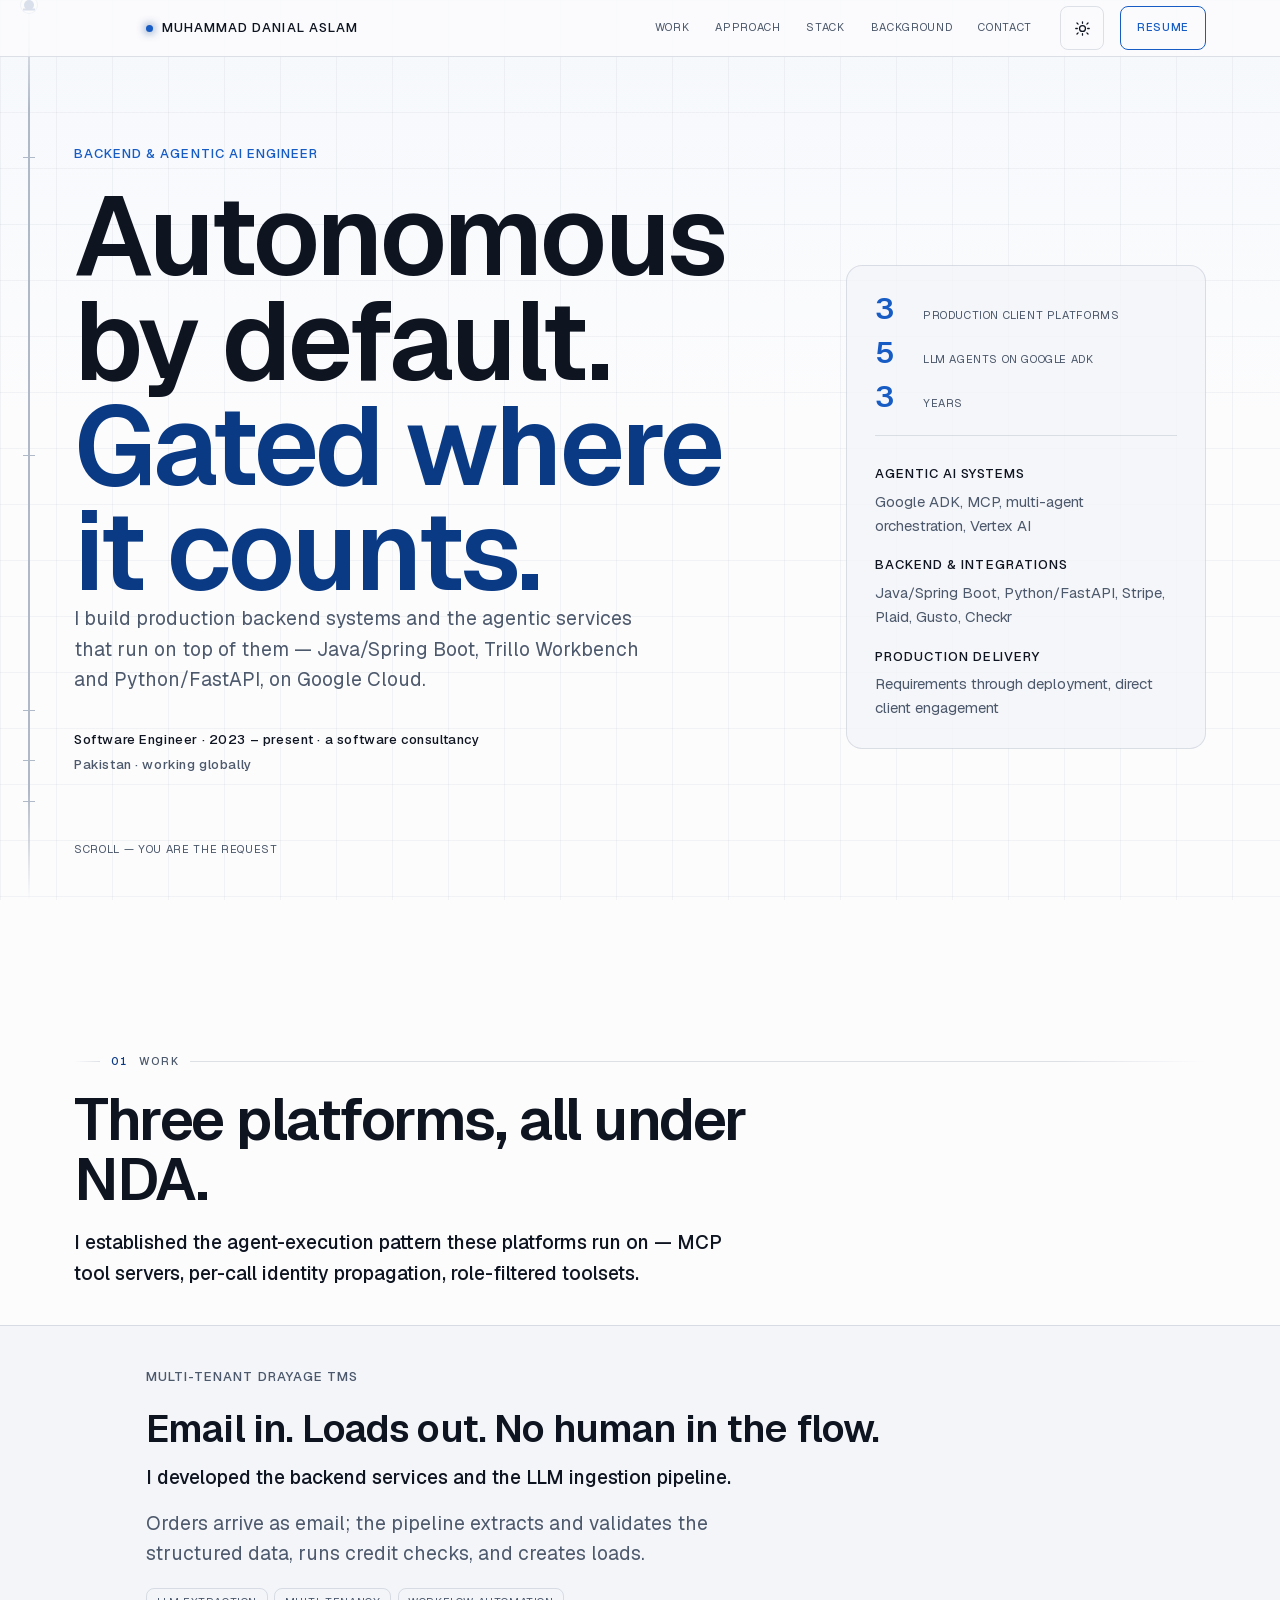
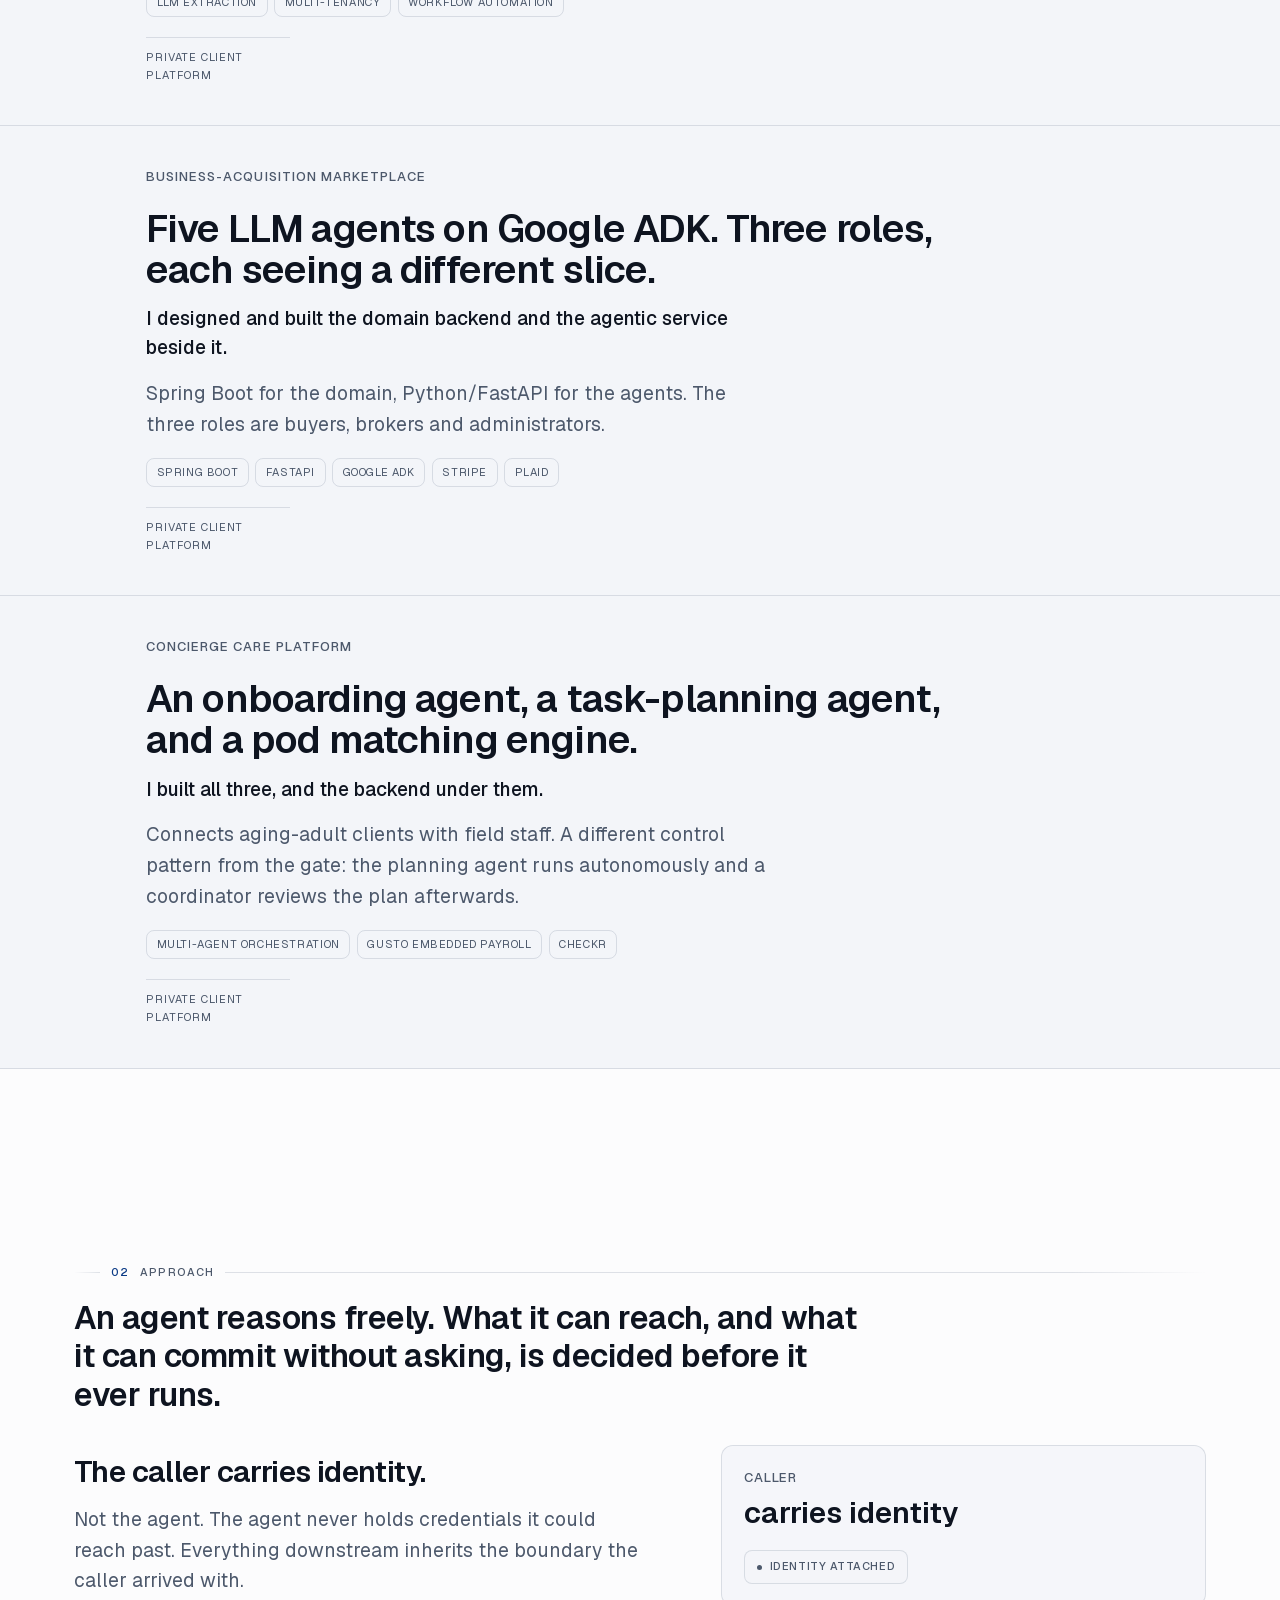
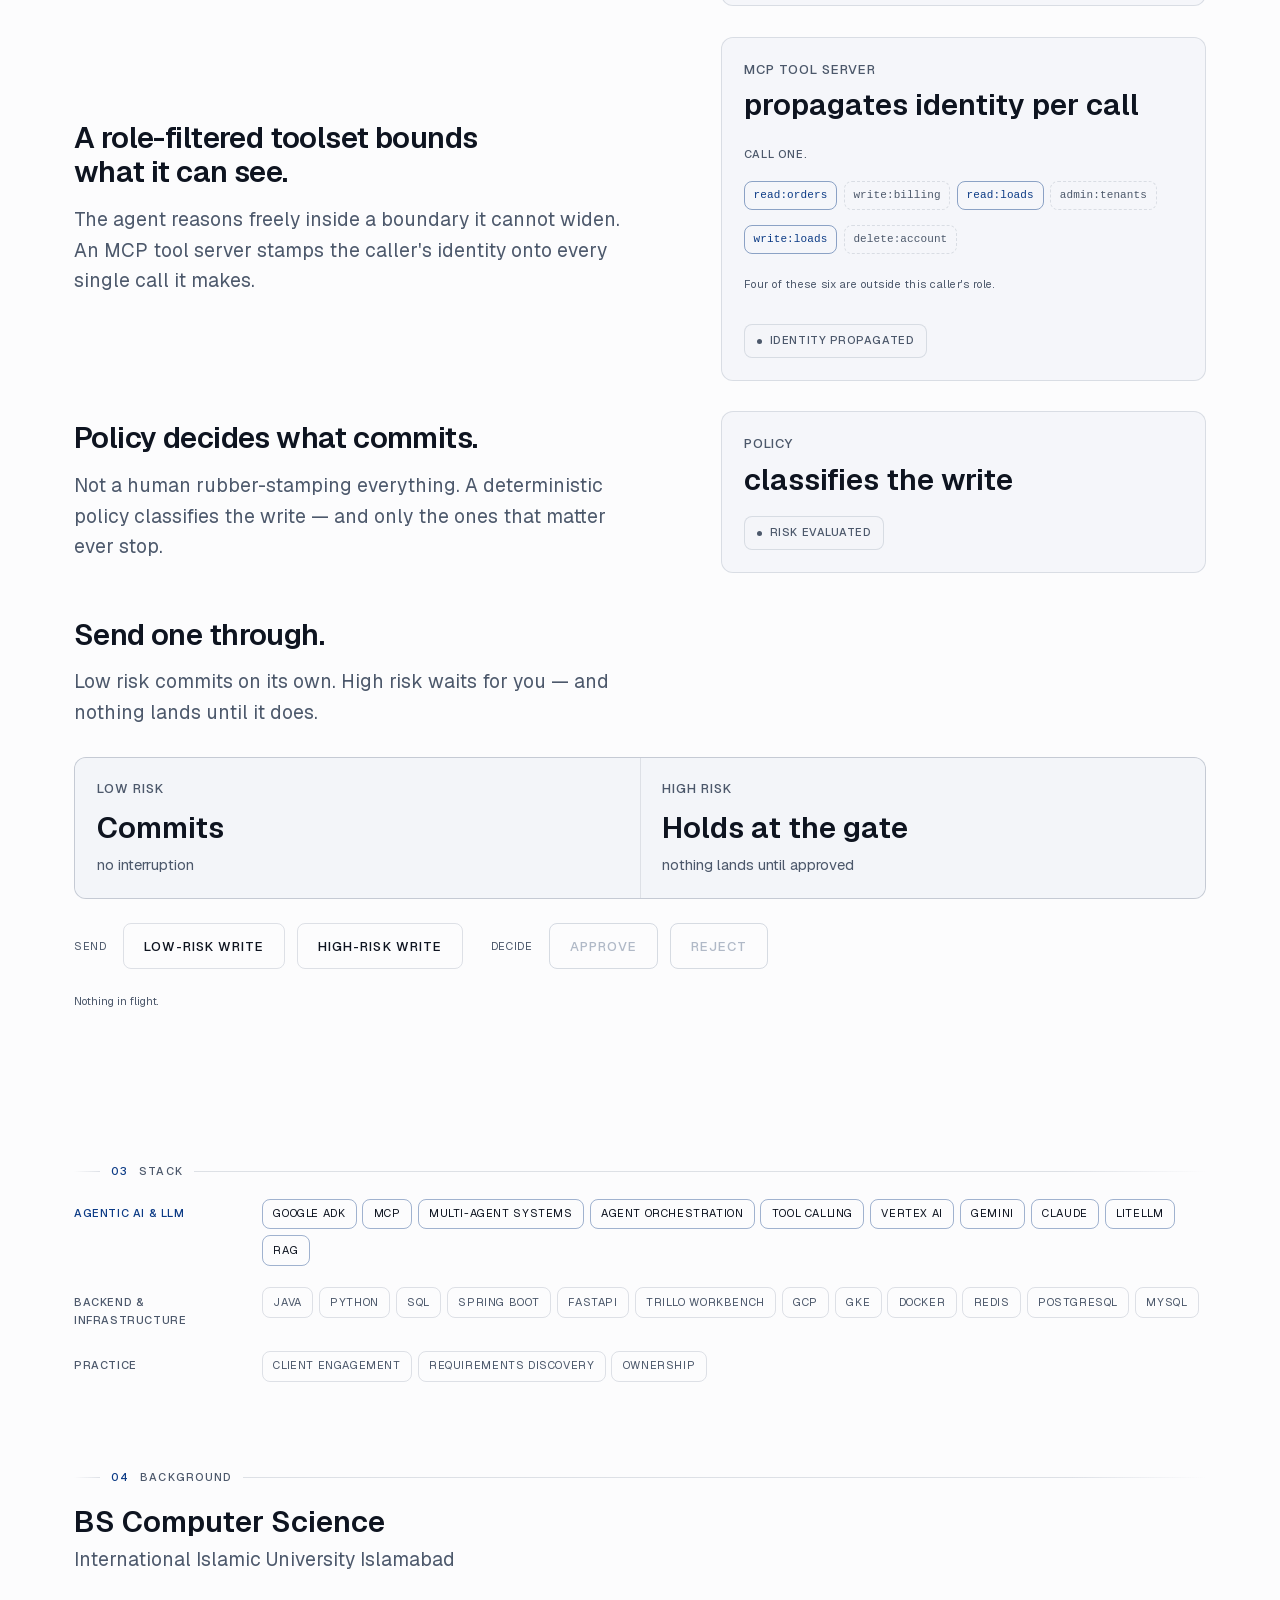
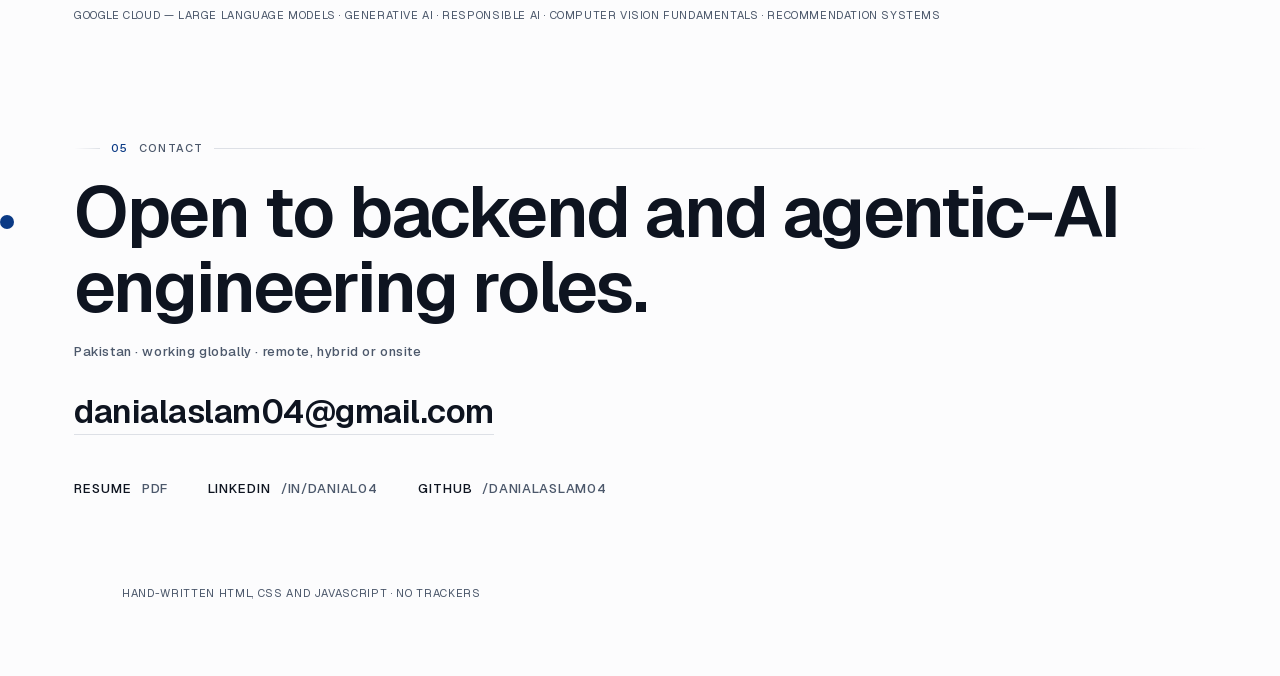
==== preview/index.html @ 452cf1cb "Refresh /preview/ to 859ab07 — the story pass" ====
<!doctype html>
<html lang="en">
<head>
<meta name="robots" content="noindex, nofollow">
<meta charset="utf-8"/>
<meta name="viewport" content="width=device-width, initial-scale=1, viewport-fit=cover"/>
<title>Muhammad Danial Aslam — Backend &amp; Agentic AI Engineer</title>
<meta name="description" content="Backend and agentic AI engineer. Agents that run unattended in production, and the deterministic boundary that decides when they can't. Java/Spring Boot, Python/FastAPI, Google ADK, MCP, Vertex AI."/>
<link rel="canonical" href="https://danialaslam04.github.io/"/>
<link rel="icon" href="favicon.svg" type="image/svg+xml"/>

<meta property="og:type" content="website"/>
<meta property="og:url" content="https://danialaslam04.github.io/"/>
<meta property="og:title" content="Muhammad Danial Aslam — Backend &amp; Agentic AI Engineer"/>
<meta property="og:description" content="Autonomous by default. Gated where it counts."/>
<meta property="og:image" content="https://danialaslam04.github.io/assets/og-image.png"/>
<meta property="og:image:width" content="1200"/>
<meta property="og:image:height" content="630"/>
<meta property="og:image:alt" content="Muhammad Danial Aslam — Backend and Agentic AI Engineer"/>
<meta name="twitter:card" content="summary_large_image"/>
<meta name="twitter:title" content="Muhammad Danial Aslam — Backend &amp; Agentic AI Engineer"/>
<meta name="twitter:description" content="Autonomous by default. Gated where it counts."/>
<meta name="twitter:image" content="https://danialaslam04.github.io/assets/og-image.png"/>
<meta name="twitter:image:alt" content="Muhammad Danial Aslam — Backend and Agentic AI Engineer"/>
<meta name="theme-color" content="#070B12"/>

<link rel="preload" href="assets/geist-latin.woff2" as="font" type="font/woff2" crossorigin/>
<link rel="stylesheet" href="styles.css"/>

<script>
/* Pre-paint: apply the stored theme before the first frame. Without this a
   visitor who chose light gets a dark flash on every load, which is worse
   than not offering the toggle. Wrapped because storage can throw in private
   mode; the page then simply follows the OS preference. */
(function(){
  try { var t = localStorage.getItem('theme');
        if (t === 'light' || t === 'dark') document.documentElement.setAttribute('data-theme', t);
  } catch (e) {}
})();
</script>

<script type="application/ld+json">
{"@context":"https://schema.org","@type":"Person","name":"Muhammad Danial Aslam",
"url":"https://danialaslam04.github.io/","jobTitle":"Backend & Agentic AI Engineer",
"email":"mailto:danialaslam04@gmail.com",
"sameAs":["https://github.com/DanialAslam04","https://www.linkedin.com/in/danial04/"],
"alumniOf":{"@type":"CollegeOrUniversity","name":"International Islamic University Islamabad"},
"knowsAbout":["Agentic AI","Model Context Protocol","Google ADK","Vertex AI","Java","Spring Boot","Python","FastAPI","Kubernetes","PostgreSQL"]}
</script>
</head>
<body>
<a class="skip-link" href="#main">Skip to main content</a>

<header class="bar">
  <div class="bar-in">
    <a class="bar-id" href="#hero"><span class="bar-dot" aria-hidden="true"></span>Muhammad Danial Aslam</a>
    <nav class="bar-nav" aria-label="Primary">
      <ul>
        <li><a href="#work">Work</a></li>
        <li><a href="#build">Approach</a></li>
        <li><a href="#stack">Stack</a></li>
        <li><a href="#background">Background</a></li>
        <li><a href="#contact">Contact</a></li>
      </ul>
    </nav>
    <button type="button" id="theme" class="bar-toggle" aria-label="Switch to light theme">
      <svg class="i-moon" viewBox="0 0 24 24" width="17" height="17" aria-hidden="true" focusable="false"><path d="M21 12.8A9 9 0 1 1 11.2 3a7 7 0 0 0 9.8 9.8Z" fill="none" stroke="currentColor" stroke-width="1.8" stroke-linejoin="round"/></svg>
      <svg class="i-sun" viewBox="0 0 24 24" width="17" height="17" aria-hidden="true" focusable="false"><circle cx="12" cy="12" r="4.2" fill="none" stroke="currentColor" stroke-width="1.8"/><path d="M12 2.5v2.2M12 19.3v2.2M4.2 4.2l1.6 1.6M18.2 18.2l1.6 1.6M2.5 12h2.2M19.3 12h2.2M4.2 19.8l1.6-1.6M18.2 5.8l1.6-1.6" stroke="currentColor" stroke-width="1.8" stroke-linecap="round"/></svg>
    </button>
    <a class="bar-cta" href="assets/Muhammad-Danial-Aslam-Resume.pdf" target="_blank" rel="noopener noreferrer">Resume</a>
  </div>
</header>

<div class="glow glow-a" aria-hidden="true"></div>
<div class="glow glow-b" aria-hidden="true"></div>

<!-- A second, real orientation device. #rail is aria-hidden and
     pointer-events:none — decorative by design — so a visitor without a
     scroll wheel had four links in the bar and nothing else. Real anchors,
     so middle-click and open-in-new-tab work; labels always visible, because
     an affordance you have to discover first is not one. -->
<nav class="sidenav" aria-label="Sections">
  <ul>
    <li><a href="#hero"><i aria-hidden="true"></i>Top</a></li>
    <li><a href="#work"><i aria-hidden="true"></i>Work</a></li>
    <li><a href="#build"><i aria-hidden="true"></i>Approach</a></li>
    <li><a href="#stack"><i aria-hidden="true"></i>Stack</a></li>
    <li><a href="#background"><i aria-hidden="true"></i>Background</a></li>
    <li><a href="#contact"><i aria-hidden="true"></i>Contact</a></li>
  </ul>
</nav>

<div id="rail" aria-hidden="true">
  <div class="track"></div><div class="trace"></div><div class="head"></div>
</div>

<main id="main">

  <!-- ───────────────── 1 · Hero — who, the claim, the proof ─────────────────
       About's bio sentence folds in here. It was a section of its own saying
       what this one already implies, a screen before the evidence for it. -->
  <section id="hero" class="wrap">
    <div class="hero-grid">
      <div class="hero-main">
        <p class="eyebrow rv"><span><b>Backend &amp; Agentic AI Engineer</b></span></p>
        <h1 class="claim rv"><span class="visually-hidden">Muhammad Danial Aslam. </span><span>Autonomous</span> <span>by default.</span> <span class="two">Gated where</span> <span class="two">it counts.</span></h1>
        <p class="lede hero-bio rv"><span>I build production backend systems and the agentic services that run on top of them — Java/Spring Boot, Trillo Workbench and Python/FastAPI, on Google Cloud.</span></p>
        <p class="hero-meta rv"><span>Software Engineer · 2023 – present · a software consultancy</span><span>Pakistan · working globally</span></p>
        <p class="note rv"><span>Scroll — you are the request</span></p>
      </div>

      <aside class="brief" aria-label="At a glance">
        <ul class="metrics">
          <li><b>3</b><span>production client platforms</span></li>
          <li><b>5</b><span>LLM agents on Google ADK</span></li>
          <li><b>3</b><span>years</span></li>
        </ul>
        <ul class="caps">
          <li><p class="cap-t">Agentic AI systems</p><p class="cap-d">Google ADK, MCP, multi-agent orchestration, Vertex AI</p></li>
          <li><p class="cap-t">Backend &amp; integrations</p><p class="cap-d">Java/Spring Boot, Python/FastAPI, Stripe, Plaid, Gusto, Checkr</p></li>
          <li><p class="cap-t">Production delivery</p><p class="cap-d">Requirements through deployment, direct client engagement</p></li>
        </ul>
      </aside>
    </div>
  </section>

  <!-- ───────────────── 2 · Selected Work ─────────────────
       Each entry now has three lines doing three different jobs: the pull is
       the claim, the ownership line is what he did, the description is what
       the system is. Before this they said the same thing three times in
       three registers — 63 words carrying about 25 words of information,
       which reads as thin and was actually repetition. -->
  <section id="work" data-rail="Work" class="wrap sec-lg" aria-labelledby="work-h">
    <p class="sec-mark"><i>01</i><span>Work</span></p>
    <h2 id="work-h" class="rv"><span>Three platforms, all under NDA.</span></h2>
    <p class="lede lede-lead rv"><span>I established the agent-execution pattern these platforms run on — MCP tool servers, per-call identity propagation, role-filtered toolsets.</span></p>

    <div class="work-view">
      <ol class="work-track">
        <li class="panel">
          <div class="panel-in">
          <p class="panel-k rv"><span>Multi-Tenant Drayage TMS</span></p>
          <p class="panel-pull rv"><span>Email in. Loads out. No human in the flow.</span></p>
          <p class="panel-own">I developed the backend services and the LLM ingestion pipeline.</p>
          <p class="panel-desc">Orders arrive as email; the pipeline extracts and validates the structured data, runs credit checks, and creates loads.</p>
          <ul class="stack"><li>LLM extraction</li><li>Multi-tenancy</li><li>Workflow automation</li></ul>
          <p class="marker">Private client platform</p>
          </div>
        </li>
        <li class="panel">
          <div class="panel-in">
          <p class="panel-k rv"><span>Business-Acquisition Marketplace</span></p>
          <p class="panel-pull rv"><span>Five LLM agents on Google ADK. Three roles, each seeing a different slice.</span></p>
          <p class="panel-own">I designed and built the domain backend and the agentic service beside it.</p>
          <p class="panel-desc">Spring Boot for the domain, Python/FastAPI for the agents. The three roles are buyers, brokers and administrators.</p>
          <ul class="stack"><li>Spring Boot</li><li>FastAPI</li><li>Google ADK</li><li>Stripe</li><li>Plaid</li></ul>
          <p class="marker">Private client platform</p>
          </div>
        </li>
        <li class="panel">
          <div class="panel-in">
          <p class="panel-k rv"><span>Concierge Care Platform</span></p>
          <p class="panel-pull rv"><span>An onboarding agent, a task-planning agent, and a pod matching engine.</span></p>
          <p class="panel-own">I built all three, and the backend under them.</p>
          <p class="panel-desc">Connects aging-adult clients with field staff. A different control pattern from the gate: the planning agent runs autonomously and a coordinator reviews the plan afterwards.</p>
          <ul class="stack"><li>Multi-agent orchestration</li><li>Gusto Embedded Payroll</li><li>Checkr</li></ul>
          <p class="marker">Private client platform</p>
          </div>
        </li>
      </ol>
    </div>
  </section>

  <!-- ───────────────── 3 · How I build ─────────────────
       Was four separate blocks — three unnamed stage wrappers and the gate —
       which is what "scattered" meant literally. One section, one argument,
       ending in the thing it was always building to. About's pull-quote
       heads it: it introduces the mechanism here instead of pre-empting it
       a screen earlier. -->
  <section id="build" data-rail="Approach" class="wrap sec-lg" aria-labelledby="build-h">
    <p class="sec-mark"><i>02</i><span>Approach</span></p>
    <h2 id="build-h" class="build-h rv"><span>An agent reasons freely. What it can reach, and what it can commit without asking, is decided before it ever runs.</span></h2>

    <div class="stage-block" data-live>
      <div class="stage">
        <div>
          <h3 class="stage-h rv"><span>The caller carries identity.</span></h3>
          <p class="lede rv"><span>Not the agent. The agent never holds credentials it could reach past. Everything downstream inherits the boundary the caller arrived with.</span></p>
        </div>
        <div class="unit">
          <span class="k">Caller</span>
          <span class="v">carries identity</span>
          <span class="chip"><i aria-hidden="true"></i>identity attached</span>
        </div>
      </div>
    </div>

    <div class="stage-block" data-live data-filter>
      <div class="stage">
        <div>
          <h3 class="stage-h rv"><span>A role-filtered toolset bounds what it can see.</span></h3>
          <p class="lede rv"><span>The agent reasons freely inside a boundary it cannot widen. An MCP tool server stamps the caller's identity onto every single call it makes.</span></p>
        </div>
        <div class="unit">
          <span class="k">MCP tool server</span>
          <span class="v">propagates identity per call</span>
          <p class="tool-ask" id="tool-ask">Call one.</p>
          <ul class="tools" aria-labelledby="tool-ask">
            <li class="allow"><button type="button" class="tool" data-allow="1"><span class="tool-face">read:orders</span></button></li>
            <li class="deny"><button type="button" class="tool" data-allow="0"><span class="tool-face">write:billing</span><span class="sr"> — outside this role</span></button></li>
            <li class="allow"><button type="button" class="tool" data-allow="1"><span class="tool-face">read:loads</span></button></li>
            <li class="deny"><button type="button" class="tool" data-allow="0"><span class="tool-face">admin:tenants</span><span class="sr"> — outside this role</span></button></li>
            <li class="allow"><button type="button" class="tool" data-allow="1"><span class="tool-face">write:loads</span></button></li>
            <li class="deny"><button type="button" class="tool" data-allow="0"><span class="tool-face">delete:account</span><span class="sr"> — outside this role</span></button></li>
          </ul>
          <!-- Renders complete without JS: the sentence states the rule the
               buttons go on to demonstrate, so a visitor with no script reads
               the claim rather than meeting a dead control. -->
          <p class="tool-out" role="status" aria-live="polite">Four of these six are outside this caller's role.</p>
          <span class="chip"><i aria-hidden="true"></i>identity propagated</span>
        </div>
      </div>
    </div>

    <div class="stage-block" data-live>
      <div class="stage">
        <div>
          <h3 class="stage-h rv"><span>Policy decides what commits.</span></h3>
          <p class="lede rv"><span>Not a human rubber-stamping everything. A deterministic policy classifies the write — and only the ones that matter ever stop.</span></p>
        </div>
        <div class="unit">
          <span class="k">Policy</span>
          <span class="v">classifies the write</span>
          <span class="chip"><i aria-hidden="true"></i>risk evaluated</span>
        </div>
      </div>
    </div>

    <!-- The gate keeps its id and its data-state: the state machine and every
         selector hanging off it are descendant-based, so it works unchanged
         as a block rather than a section. -->
    <div id="gate" class="gate-block" data-state="" data-live>
      <h3 class="stage-h gate-h rv"><span>Send one through.</span></h3>
      <p class="lede rv"><span>Low risk commits on its own. High risk waits for you — and nothing lands until it does.</span></p>

      <div class="verdict">
        <div class="path path-low">
          <span class="pk">Low risk</span>
          <span class="pv" data-low-t>Commits</span>
          <span class="ps" data-low-s>no interruption</span>
        </div>
        <div class="path path-high">
          <span class="pk">High risk</span>
          <span class="pv" data-high-t>Holds at the gate</span>
          <span class="ps" data-high-s>nothing lands until approved</span>
        </div>
      </div>

      <div class="controls">
        <span class="ctl-sep">Send</span>
        <button type="button" class="ctl" data-send="low">Low-risk write</button>
        <button type="button" class="ctl" data-send="high">High-risk write</button>
        <span class="ctl-sep ctl-sep-2">Decide</span>
        <button type="button" class="ctl ctl-go" data-act="approve" disabled>Approve</button>
        <button type="button" class="ctl" data-act="reject" disabled>Reject</button>
      </div>
      <p class="status" role="status" aria-live="polite">Nothing in flight.</p>
    </div>
  </section>

  <!-- ───────────────── 4 · Stack ─────────────────
       Was "The toolset / What it can reach for" — that "it" is the agent, not
       him, and a recruiter scanning for technologies will not stop to work
       that out. The conceit had leaked into the one section that must be
       plainly legible. -->
  <section id="stack" data-rail="Stack" class="wrap quiet" aria-labelledby="stack-h">
    <h2 id="stack-h" class="sec-mark"><i>03</i><span>Stack</span></h2>
    <dl class="field">
      <div class="grp grp-lit">
        <dt>Agentic AI &amp; LLM</dt>
        <dd><ul><li>Google ADK</li><li>MCP</li><li>Multi-Agent Systems</li><li>Agent Orchestration</li><li>Tool Calling</li><li>Vertex AI</li><li>Gemini</li><li>Claude</li><li>LiteLLM</li><li>RAG</li></ul></dd>
      </div>
      <div class="grp">
        <dt>Backend &amp; Infrastructure</dt>
        <dd><ul><li>Java</li><li>Python</li><li>SQL</li><li>Spring Boot</li><li>FastAPI</li><li>Trillo Workbench</li><li>GCP</li><li>GKE</li><li>Docker</li><li>Redis</li><li>PostgreSQL</li><li>MySQL</li></ul></dd>
      </div>
      <div class="grp">
        <dt>Practice</dt>
        <dd><ul><li>Client engagement</li><li>Requirements discovery</li><li>Ownership</li></ul></dd>
      </div>
    </dl>
  </section>

  <!-- ───────────────── 5 · Background ─────────────────
       Was "Education", sitting after the gate — inside the thesis story's
       conclusion, belonging to the credentials one. It reads as arriving
       from nowhere there; here it is among the things it belongs with. -->
  <section id="background" data-rail="Background" class="wrap quiet" aria-labelledby="bg-h">
    <h2 id="bg-h" class="sec-mark"><i>04</i><span>Background</span></h2>
    <p class="edu-degree rv"><span>BS Computer Science</span></p>
    <p class="edu-inst rv"><span>International Islamic University Islamabad</span></p>
    <p class="certs rv"><span>Google Cloud — Large Language Models · Generative AI · Responsible AI · Computer Vision Fundamentals · Recommendation Systems</span></p>
  </section>

  <!-- ───────────────── 6 · Contact — the close ───────────────── -->
  <section id="contact" data-rail="Contact" class="wrap" aria-labelledby="contact-h">
    <div class="terminal" aria-hidden="true"><span class="dot"></span></div>
    <p class="sec-mark"><i>05</i><span>Contact</span></p>
    <h2 id="contact-h" class="claim rv"><span>Open to backend and agentic-AI engineering roles.</span></h2>
    <p class="contact-meta rv"><span>Pakistan · working globally · remote, hybrid or onsite</span></p>
    <p class="mail rv"><span><a href="mailto:danialaslam04@gmail.com">danialaslam04@gmail.com</a></span></p>
    <ul class="links">
      <li><a href="assets/Muhammad-Danial-Aslam-Resume.pdf" target="_blank" rel="noopener noreferrer">Resume <em>PDF</em></a></li>
      <li><a href="https://www.linkedin.com/in/danial04/" target="_blank" rel="noopener noreferrer">LinkedIn <em>/in/danial04</em></a></li>
      <li><a href="https://github.com/DanialAslam04" target="_blank" rel="noopener noreferrer">GitHub <em>/DanialAslam04</em></a></li>
    </ul>
  </section>

</main>

<footer class="wrap site-foot">
  <p class="note">Hand-written HTML, CSS and JavaScript · No trackers</p>
</footer>

<script src="assets/lib/gsap.min.js" defer></script>
<script src="assets/lib/ScrollTrigger.min.js" defer></script>
<script src="assets/lib/lenis.min.js" defer></script>
<script src="script.js" defer></script>
</body>
</html>
---- preview/styles.css ----
/* ============================================================================
   Muhammad Danial Aslam — the page is the pipeline.
   A rail down the left carries a signal whose position is scroll position.
   Each section is a stage the request passes through; at the bottom it reaches
   the policy, branches, and holds.

   Dark only, by decision: the accent is emissive, and a light counterpart
   would be a second visual system rather than a re-tokenisation.

   NOTHING ON THIS PAGE IS HIDDEN IN CSS. Every reveal's from-state is set by
   JavaScript at runtime, so with JS off or motion reduced every word is simply
   present. An element hidden here and revealed only by script is invisible
   forever in two of three engines — that has cost this project three rounds.
   ========================================================================== */

@font-face{font-family:'Geist';font-style:normal;font-weight:400 700;font-display:swap;
  src:url('assets/geist-latin.woff2') format('woff2');
  unicode-range:U+0000-00FF,U+0131,U+0152-0153,U+02BB-02BC,U+02C6,U+02DA,U+02DC,U+2000-206F,U+2122,U+2212,U+FEFF,U+FFFD}
/* A metric-matched fallback was built here, measured, and removed. Recording
   why, because it is the obvious next idea and it does not work on this page.

   The intent was sound: font-display:swap avoids invisible text and buys a
   reflow instead. The fix is normally a @font-face over a local system face
   with size-adjust so the swap changes shape without changing metrics.

   Two things defeated it, both only visible once measured.

   First, local() has to name a real face. local('system-ui') never matches
   anything, so the first attempt silently resolved to Helvetica Neue while
   its numbers had been calibrated against SF Pro — a 7.14% error dressed up
   as a fix.

   Second, and the reason none of it mattered: this page sets its measures in
   ch (46ch, 48ch, 18ch). A ch is the font's own '0' advance, so a wider
   fallback widens the column by the same proportion and the characters per
   line never change. size-adjust swept from 94% to 112% — an 18% range —
   moved the document height by exactly 0px. The layout was already
   self-normalising against font width.

   What remained was the choice of face, and the plain system-ui the stack
   already had beat anything local() could reach:

     no fallback face      2 of 121 blocks re-wrap,  60px document delta
     Helvetica Neue face   9 of 121 blocks re-wrap, 240px document delta

   So the stack below is the fallback, and it is the better one. Measured on
   macOS, where system-ui is SF Pro; a Windows reading could differ, but
   shipping a face that is four times worse on the platform we can measure,
   on the chance it helps one we cannot, is the wrong way round. */
:root{
  /* Component tokens first. Every derived colour below is expressed through
     these, so changing the signal or the ground is one value rather than a
     hunt through fourteen rgba() literals — which is what it was. */
  --void-rgb: 7 11 18;      /* navy ground */
  --deep-rgb: 12 18 28;     /* raised surfaces */
  --ui-rgb:   77 163 255;   /* INTERFACE: nav, CTAs, links — things you click */
  --sig-rgb:  150 206 255;  /* SIGNAL: higher luminance, and only ever the
                               travelling signal, a lit node, the commit */
  --faint-rgb:54 68 90;    /* 1.80:1 on the navy ground — the §2.4 floor.
                              48 60 80 measured 1.77 once the ground moved
                              from near-black to navy. */

  /* Borders are one translucent slate across the whole page. A border that
     is a tint of what it sits on survives a background change; an opaque one
     has to be restated for every surface, which is how a page ends up with
     fourteen edge colours that nearly match. */
  --line-rgb:148 163 184;
  --line:rgb(var(--line-rgb) / .16);
  /* One raised fill. Panels, nodes and the brief had three near-identical
     values between them; they are the same surface and now say so. */
  --surface:rgb(var(--deep-rgb) / .55);
  --surface-solid:var(--deep);

  /* Rounding carries role, not taste: the smaller the thing you can click,
     the tighter the corner. Full-bleed bands and the rail stay square —
     a rounded corner on an element that runs to the viewport edge is a
     corner that never appears. */
  --r-sm:8px;    /* chips, tags, buttons */
  --r-md:12px;   /* cards, nodes, panels */
  --r-lg:16px;   /* large containers */

  /* Feedback and result are different speeds. Feedback answers the pointer
     and must feel instant — 120ms is the band where a change is visible
     without being watched. A result is narrative and may take its time. */
  --fast:120ms;
  --fast-ease:cubic-bezier(.2,0,.2,1);
  --slow:.5s;
  /* Feedback is instant, consequence is perceptible. The gate's commit is the
     one payoff the page builds to; at 120ms it would be over before the eye
     caught it. */
  --result:300ms;

  --grid:56px;
  --grid-rgb:148 163 184;
  --grid-a:.045;
  --page-wash:none;

  --void:rgb(var(--void-rgb));
  --deep:rgb(var(--deep-rgb));
  --ink:#EEF1F6;
  --dim:#8891A3;
  --faint:rgb(var(--faint-rgb));
  --sig:rgb(var(--sig-rgb));
  --sig-soft:rgb(var(--sig-rgb) / .14);
  --ui:rgb(var(--ui-rgb));

  /* One family across display and prose. "No serif anywhere" implies one
     sans doing both jobs; carrying a second family to no purpose would spend
     29 KB that the light theme and imagery need. */
  --display:'Geist',ui-sans-serif,system-ui,-apple-system,'Segoe UI',Roboto,sans-serif;
  --sans:'Geist',ui-sans-serif,system-ui,-apple-system,'Segoe UI',Roboto,sans-serif;
  /* Labels are the same sans, uppercase. A second family earned nothing here:
     it spent 20 KB to say "label" in a voice the display face already has.
     Uppercase sans needs less tracking than uppercase mono did, so the label
     letter-spacing comes down with it. */
  --label:var(--sans);
  /* The exception, and the only one: the six permission strings are literal
     identifiers. read:orders is code, and code is monospaced. System mono,
     so it costs no download. */
  --code:ui-monospace,SFMono-Regular,Menlo,Consolas,monospace;
  --rail:72px;

  /* One page ladder, swept across 320–1920: minimum adjacent gap 6.0px.
     Floors are separated deliberately — both earlier inversions happened
     where clamps bottom out, not at the ceiling. */
  /* Ceiling 7rem, not 8.25: above 1180 the hero column is ~700px and the
     widest authored line ("Gated where", Geist 600, ratio 6.075) needs 680px
     at 112px. The cap engages before the column narrows, so the full 9.5vw
     slope survives. Floor 2.875rem for the 288px column at 320. */
  --t-name : clamp(2.875rem, 9.5vw, 7rem);
  --t-claim: clamp(2.125rem, 5.6vw, 5rem);
  --t-head : clamp(1.75rem,  4.6vw, 4rem);
  --t-value: clamp(1.375rem, 2.3vw, 2rem);
  --t-body : clamp(1rem,     1.5vw, 1.3125rem);
  --m-lg   : .8125rem;
  --m-sm   : .6875rem;

  /* Dark expresses state through emission. Each emissive treatment is a token
     so that light can replace the mechanism, not pale it down. */
  --glow-op:.5;
  --trace-glow:0 0 12px var(--sig);
  --head-ring:0 0 18px 4px rgb(var(--sig-rgb) / .55);
  --tick-lit-scale:1;
  --tick-lit-glow:0 0 10px var(--sig);
  --unit-live-shadow:0 0 0 1px rgb(var(--sig-rgb) / .28), 0 18px 60px -22px rgb(var(--sig-rgb) / .5);
  --approved-bg:linear-gradient(180deg,rgb(var(--sig-rgb) / .16),rgb(var(--sig-rgb) / .04));
  --approved-shadow:inset 0 0 60px -10px rgb(var(--sig-rgb) / .45);
  --approved-edge:0;
  --pulse-rest:0 0 18px 4px rgb(var(--sig-rgb) / .45);
  --unit-bg:var(--surface);
  --unit-live-bg:var(--surface);

  color-scheme:dark;
}

/* ---------------- light: state through weight, never emission ----------------
   Nothing glows. "On" means filled, thicker or darker. The two selectors below
   carry identical values deliberately — CSS cannot share a token block between
   a media query and an attribute, and this is a token list, not a stylesheet. */
@media (prefers-color-scheme: light){ :root:not([data-theme="dark"]){
  --void-rgb: 252 252 253;
  --deep-rgb: 243 245 249;
  --ui-rgb:   23 92 197;      /* interface — what you click */
  --sig-rgb:  11 58 133;      /* signal — in light, heavier rather than brighter */
  --faint-rgb:176 185 199;
  --ink:#0E1420;
  --dim:#4C586B;

  --glow-op:0;                /* a bloom on white is haze, not depth */
  --line-rgb:100 116 139;
  --line:rgb(var(--line-rgb) / .20);   /* slate carries less on white than on
                                          navy, so the alpha goes up rather
                                          than the colour going darker */
  --surface:rgb(var(--deep-rgb) / .75);
  --grid-rgb:100 116 139;
  --grid-a:.07;
  --page-wash:linear-gradient(180deg,#F5F8FC 0%,#FCFCFD 46%);
  --trace-glow:none;          /* the fade is the trail; it still reads as ink */
  --head-ring:0 0 0 3px rgb(var(--void-rgb)), 0 0 0 4px rgb(var(--sig-rgb) / .35);
  --tick-lit-scale:2;         /* thickness IS the state */
  --tick-lit-glow:none;
  --unit-live-shadow:0 1px 2px rgb(0 0 0 / .06), 0 8px 24px -12px rgb(0 0 0 / .10);
  --approved-bg:rgb(var(--sig-rgb) / .08);
  --approved-shadow:none;
  --approved-edge:3px;        /* the commit lands as ink and weight */
  --pulse-rest:0 0 0 0;       /* the pulse happens, then it is a dot */
  --unit-bg:var(--surface);
  --unit-live-bg:rgb(var(--deep-rgb));
  color-scheme:light;
}}
:root[data-theme="light"]{
  --void-rgb: 252 252 253;
  --deep-rgb: 243 245 249;
  --ui-rgb:   23 92 197;      /* interface — what you click */
  --sig-rgb:  11 58 133;      /* signal — in light, heavier rather than brighter */
  --faint-rgb:176 185 199;
  --ink:#0E1420;
  --dim:#4C586B;

  --glow-op:0;                /* a bloom on white is haze, not depth */
  --line-rgb:100 116 139;
  --line:rgb(var(--line-rgb) / .20);   /* slate carries less on white than on
                                          navy, so the alpha goes up rather
                                          than the colour going darker */
  --surface:rgb(var(--deep-rgb) / .75);
  --grid-rgb:100 116 139;
  --grid-a:.07;
  --page-wash:linear-gradient(180deg,#F5F8FC 0%,#FCFCFD 46%);
  --trace-glow:none;          /* the fade is the trail; it still reads as ink */
  --head-ring:0 0 0 3px rgb(var(--void-rgb)), 0 0 0 4px rgb(var(--sig-rgb) / .35);
  --tick-lit-scale:2;         /* thickness IS the state */
  --tick-lit-glow:none;
  --unit-live-shadow:0 1px 2px rgb(0 0 0 / .06), 0 8px 24px -12px rgb(0 0 0 / .10);
  --approved-bg:rgb(var(--sig-rgb) / .08);
  --approved-shadow:none;
  --approved-edge:3px;        /* the commit lands as ink and weight */
  --pulse-rest:0 0 0 0;       /* the pulse happens, then it is a dot */
  --unit-bg:var(--surface);
  --unit-live-bg:rgb(var(--deep-rgb));
  color-scheme:light;
}


*,*::before,*::after{box-sizing:border-box}
html{scrollbar-width:none;scroll-behavior:smooth}
html::-webkit-scrollbar{display:none}
/* The ground is a 56px grid: a drafting surface for a page about systems,
   and it holds still. It replaces a canvas field that ran a rAF loop to say
   roughly the same thing — the grid says it in two gradients and no script.
   Layer order paints the grid over the wash, both fixed, so the page scrolls
   across the ground rather than dragging it along. */
body{margin:0;background-color:var(--void);color:var(--ink);
  background-image:
    linear-gradient(rgb(var(--grid-rgb) / var(--grid-a)) 1px,transparent 1px),
    linear-gradient(90deg,rgb(var(--grid-rgb) / var(--grid-a)) 1px,transparent 1px),
    var(--page-wash);
  background-size:var(--grid) var(--grid),var(--grid) var(--grid),auto;
  background-repeat:repeat,repeat,no-repeat;
  background-attachment:fixed;
  font-family:var(--sans);font-size:1.0625rem;line-height:1.6;
  -webkit-font-smoothing:antialiased;overflow-x:hidden}

.skip-link{position:absolute;left:16px;top:-100px;z-index:100;
  background:var(--ui);color:var(--void);border-radius:var(--r-sm);padding:12px 18px;
  font-family:var(--label);font-size:var(--m-lg);font-weight:500;
  letter-spacing:.08em;text-transform:uppercase;text-decoration:none}
.skip-link:focus{top:16px}

/* Two mesh glows, breathing. The blur is static, so it rasterises once and
   the animation is a transform on the finished layer — compositor only, no
   repaint, no filter re-run per frame. 18s and 5% is below the threshold
   where you catch it moving; you only notice the page is not dead. */
.glow{position:fixed;z-index:0;pointer-events:none;border-radius:50%;filter:blur(90px);opacity:var(--glow-op);
  will-change:transform;animation:breathe 18s ease-in-out infinite alternate}
.glow-b{animation-delay:-9s}
@keyframes breathe{from{transform:scale(1)}to{transform:scale(1.05)}}
.glow-a{width:60vw;height:60vw;left:-15vw;top:-10vw;background:radial-gradient(circle,rgb(var(--ui-rgb) / .20),transparent 68%)}
.glow-b{width:55vw;height:55vw;right:-18vw;top:45vh;background:radial-gradient(circle,var(--sig-soft),transparent 68%)}

main{position:relative;z-index:2}
.wrap{max-width:1180px;margin-inline:auto;padding-inline:24px}
@media(max-width:767px){.wrap{padding-inline:16px}}


/* ---------- persistent bar: a recruiter must be able to jump ---------- */
.bar{position:sticky;top:0;z-index:40;background:rgb(var(--void-rgb) / .86);
  border-bottom:1px solid var(--line)}
.bar-in{max-width:1180px;margin-inline:auto;padding:0 24px 0 calc(24px + var(--rail));
  display:flex;align-items:center;gap:16px;min-height:56px}
@media(max-width:860px){.bar-in{padding-left:calc(16px + 34px);padding-right:16px}}
.bar-id{display:inline-flex;align-items:center;gap:9px;min-height:44px;margin-right:auto;
  font-family:var(--label);font-size:var(--m-lg);font-weight:500;letter-spacing:.08em;
  text-transform:uppercase;color:var(--ink);text-decoration:none;white-space:nowrap}
.bar-dot{width:7px;height:7px;border-radius:50%;background:var(--ui);
  box-shadow:0 0 10px var(--sig);flex:none}
.bar-nav ul{display:flex;gap:2px;list-style:none;margin:0;padding:0}
.bar-nav a{display:inline-flex;align-items:center;min-height:44px;padding:10px 12px;
  font-family:var(--label);font-size:var(--m-sm);letter-spacing:.06em;text-transform:uppercase;
  color:var(--dim);text-decoration:none;white-space:nowrap;transition:color var(--fast) var(--fast-ease)}
.bar-cta{display:inline-flex;align-items:center;min-height:44px;padding:10px 16px;flex:none;
  border:1px solid var(--ui);border-radius:var(--r-sm);color:var(--ui);text-decoration:none;
  font-family:var(--label);font-size:var(--m-sm);font-weight:500;letter-spacing:.06em;
  text-transform:uppercase;
  transition:background-color var(--fast) var(--fast-ease),color var(--fast) var(--fast-ease),transform var(--fast) var(--fast-ease)}
/* The bar scrolls away with the page below 860 — a 56px band is too much of a
   short viewport to spend permanently, and the rail still carries position. */
@media(max-width:860px){
  .bar{position:relative}
  /* The nav row does not owe the rail a gutter. The rail is a 2px line at
     x=12 and the bar scrolls away with the page here, so indenting the links
     past it spent 34px of a 254px row — a whole link's worth. */
  .bar-nav{order:3;flex-basis:100%;min-width:0;border-top:1px solid var(--line);
    margin-inline:calc(-16px - 34px) -16px;padding-inline:16px 16px}
  .bar-in{flex-wrap:wrap;padding-bottom:0}
  .bar-nav ul{flex-wrap:nowrap;overflow-x:auto;scrollbar-width:none;-ms-overflow-style:none;
    overscroll-behavior-x:contain;-webkit-overflow-scrolling:touch}
  .bar-nav ul::-webkit-scrollbar{display:none}
  .bar-nav li{flex:none}
  .bar-nav a{padding:10px 8px;letter-spacing:.045em}
  /* The scrollbar is suppressed, so without this nothing says the row
     continues — a link cut mid-word reads as a rendering fault rather than
     as more content. Decorative: no mask support simply means no fade. */
  .bar-nav{
    -webkit-mask-image:linear-gradient(to right,#000 calc(100% - 28px),transparent 100%);
            mask-image:linear-gradient(to right,#000 calc(100% - 28px),transparent 100%);
  }
  /* Once a focused link is scrolled flush to the right edge the fade would
     dissolve its focus ring. The affordance is for pointer users; they are
     not the ones it would harm. */
  .bar-nav:focus-within{-webkit-mask-image:none;mask-image:none}
}
/* Anchor jumps must clear the sticky bar. */
section[id]{scroll-margin-top:72px}
@media(max-width:860px){section[id]{scroll-margin-top:16px}}

/* ---------- section nav: the orientation device you can actually click ----
   Mirrors the left rail's position language on the other edge. Below 860 the
   bar nav takes over and this goes, at the same breakpoint that drops the
   rail's tick labels — two persistent navs on a phone is one too many. */
.sidenav{position:fixed;right:28px;top:50%;transform:translateY(-50%);z-index:30}
.sidenav ul{list-style:none;margin:0;padding:0;display:grid;gap:2px}
.sidenav a{display:flex;align-items:center;gap:9px;min-height:30px;padding:2px 4px;
  font-family:var(--label);font-size:10px;font-weight:500;letter-spacing:.09em;
  text-transform:uppercase;color:var(--faint);text-decoration:none;
  transition:color var(--fast) var(--fast-ease)}
.sidenav i{width:5px;height:5px;border-radius:50%;background:currentColor;flex:none;
  transition:transform var(--fast) var(--fast-ease)}
@media (hover:hover){ .sidenav a:hover{color:var(--ink)} .sidenav a:hover i{transform:scale(1.5)} }
.sidenav a:focus-visible{color:var(--ink)}
.sidenav a[aria-current]{color:var(--sig)}
.sidenav a[aria-current] i{transform:scale(1.7)}
@media(max-width:1439px){.sidenav{display:none}}

/* ---------- hero: argument left, proof right ---------- */
.hero-grid{display:grid;gap:clamp(40px,5vw,72px);align-items:center}
/* Two columns only from 1180. At 1024 a 360px panel left the claim 565px —
   a dip in the available width that forced the whole display clamp down to
   suit one breakpoint. Below 1180 the panel sits under the claim instead. */
@media(min-width:1180px){.hero-grid{grid-template-columns:minmax(0,1fr) minmax(0,360px)}}

/* Dense and card-based against an otherwise airy page, deliberately: the hero
   proves, the rest argues. This treatment does not propagate downward. */
.brief{border:1px solid var(--line);background:var(--surface);border-radius:var(--r-lg);padding:clamp(20px,2.2vw,28px)}
.metrics{list-style:none;display:grid;gap:.9rem;margin:0 0 1.75rem;padding:0 0 1.5rem;
  border-bottom:1px solid var(--line)}
/* One per row. Three across a 360px panel wrapped 2+1, which reads as a
   layout accident rather than a decision. */
.metrics li{display:grid;grid-template-columns:2.25rem minmax(0,1fr);
  align-items:baseline;gap:.75rem;min-width:0}
.metrics b{font-family:var(--display);font-weight:600;font-size:var(--t-value);
  line-height:1;color:var(--ui)}
.metrics span{font-family:var(--label);font-size:var(--m-sm);letter-spacing:.055em;
  text-transform:uppercase;color:var(--dim);line-height:1.5}
.caps{list-style:none;margin:0;padding:0;display:grid;gap:1.1rem}
.cap-t{font-family:var(--label);font-size:var(--m-lg);font-weight:500;letter-spacing:.08em;
  text-transform:uppercase;color:var(--ink);margin:0 0 .3rem}
.cap-d{font-size:.9375rem;color:var(--dim);margin:0;max-width:42ch}

/* ---------- the rail: the request's trace ---------- */
#rail{position:fixed;left:28px;top:0;bottom:0;width:2px;z-index:3;pointer-events:none}
#rail .track{position:absolute;inset:0;background:linear-gradient(to bottom,transparent,var(--faint) 12%,var(--faint) 88%,transparent)}
/* The trace scales and the head translates — never height/top. Animating
   geometry forces a layout every frame; on a page that moves continuously
   that is the difference between zero layouts and one per frame. */
#rail .trace{position:absolute;left:0;top:0;width:2px;height:100vh;
  transform-origin:0 0;transform:scaleY(0);will-change:transform;
  background:linear-gradient(to bottom,transparent,var(--sig));box-shadow:var(--trace-glow)}
#rail .head{position:absolute;left:-4px;top:0;width:10px;height:10px;border-radius:50%;
  transform:translateY(0);will-change:transform;
  background:var(--sig);box-shadow:var(--head-ring)}
#rail .tick{position:absolute;left:-5px;width:12px;height:1px;background:var(--faint);
  transform-origin:50% 50%;transform:scaleY(1);
  transition:background-color var(--result),box-shadow var(--result),transform var(--result)}
#rail .tick.lit{background:var(--sig);transform:scaleY(var(--tick-lit-scale));
  box-shadow:var(--tick-lit-glow)}
/* The rail carries no labels. It briefly did, and that put the same six
   section names on screen three times — rail, divider and right nav. It is
   a positional trace; the names belong to the dividers and the nav. */
@media(max-width:860px){#rail{left:12px}}

/* ---------- type ---------- */
.eyebrow{font-family:var(--label);font-size:var(--m-lg);font-weight:500;letter-spacing:.08em;
  text-transform:uppercase;color:var(--dim);margin:0 0 1.1rem}
.eyebrow b{color:var(--ui);font-weight:500}
h1{font-family:var(--display);font-weight:600;font-size:var(--t-name);
  line-height:.94;letter-spacing:-.035em;margin:0 0 1.75rem;max-width:none}
.visually-hidden{position:absolute;width:1px;height:1px;margin:-1px;padding:0;
  overflow:hidden;clip:rect(0 0 0 0);clip-path:inset(50%);white-space:nowrap;border:0}
/* The hero claim occupies the ladder's top step — the name has left the hero
   for the bar, so nothing else would use --t-name. The contact statement
   keeps --t-claim, so the ladder's rungs all still carry something. */
#hero .claim{font-size:var(--t-name);line-height:.94}
.claim{font-family:var(--display);font-weight:600;font-size:var(--t-claim);line-height:1.04;
  letter-spacing:-.025em;margin:0;max-width:none}
.claim .two{color:var(--sig)}
h2{font-family:var(--display);font-weight:600;font-size:var(--t-head);
  line-height:1.02;letter-spacing:-.025em;margin:0 0 1.2rem;max-width:18ch}
p.lede{font-size:var(--t-body);color:var(--dim);max-width:46ch;margin:0}
/* p.lede sets margin:0 at (0,1,1); this was .lede-2 at (0,1,0) and lost,
   so the gap it existed to create had never once applied — in About or in
   Work. Matched on the element so it actually wins. */
p.lede-2{margin-top:1.25rem}
/* The pattern he established across all three platforms is the strongest
   sentence on the page. It was set as a second dim lede, which read as more
   preamble; it is the claim the three panels below are evidence for. */
p.lede-lead{color:var(--ink);font-weight:500;margin-top:1.1rem;max-width:52ch}
.hero-meta{font-family:var(--label);font-size:var(--m-lg);font-weight:500;letter-spacing:.045em;
  color:var(--dim);margin:2rem 0 0;line-height:1.9}
.hero-meta > span:first-child{color:var(--ink)}
.note{font-family:var(--label);font-size:var(--m-sm);letter-spacing:.06em;
  text-transform:uppercase;color:var(--dim);margin-top:4rem}

/* line-reveal mask. The span's from-state is set in JS, never here. */
.rv{display:block;overflow:hidden}
.rv > span{display:block;will-change:transform,opacity}

/* Spacing is proportional to a section's weight. It used to be one value for
   all ten, and measured on that build the heaviest section spent 11% of its
   height on padding while the lightest spent 53% — a 29-word block and a
   215-word block both receiving 288px. The complaint was never that there is
   too much space; it is that the space was uniform, which is what makes a
   small section read as a leftover rather than as a short section.

   Three tiers. Anything added later takes the tier its weight earns. */
section{position:relative;padding-block:clamp(40px,8vh,72px);padding-left:var(--rail)}
.sec-lg{padding-block:clamp(52px,11vh,100px)}   /* the page's substance */

/* Every separation on this page was previously whitespace alone, which is
   why "too much space between sections" and "there is no section divider"
   were one complaint: air was doing a job it cannot do, so it needed more
   and more of itself before a break would read. A rule does the separating,
   and the padding comes down by roughly a third because of it.

   Owned by the section it introduces, so a cut or reordered section takes
   its rule with it. The fade matches #rail .track's vertical grammar, which
   is what keeps it reading as part of the system rather than an <hr>. */
/* The marker is the divider. A plain faded rule repeated six times reads as
   a table row, and "reads like a document" is what the first build was
   rejected for; the same rule carrying the section's number and name reads
   as a chapter opening. Real text in flow, not a pseudo-element and not
   aria-hidden — it is the section's label, not decoration. */
.sec-mark{display:flex;align-items:center;gap:11px;
  margin:0 0 clamp(18px,2.4vh,28px);max-width:none;
  font-family:var(--label);font-size:var(--m-sm);font-weight:500;letter-spacing:.1em;
  text-transform:uppercase;color:var(--dim);line-height:1}
.sec-mark i{font-style:normal;color:var(--sig);font-variant-numeric:tabular-nums}
.sec-mark::before{content:'';width:26px;height:1px;flex:none;
  background:linear-gradient(to right,transparent,var(--line))}
.sec-mark::after{content:'';flex:1;height:1px;min-width:0;
  background:linear-gradient(to right,var(--line),var(--line) 86%,transparent)}
@media(max-width:860px){section{padding-left:34px}}
#hero{min-height:100svh;display:flex;flex-direction:column;justify-content:center;padding-block:0}

/* ---------- hero proof strip ---------- */
.proof{list-style:none;margin:2.5rem 0 0;padding:0;display:flex;flex-wrap:wrap;gap:.5rem 2rem;
  font-family:var(--label);font-size:var(--m-sm);letter-spacing:.06em;
  text-transform:uppercase;color:var(--dim)}
.proof li{overflow:hidden}
.proof li > span{display:block}

/* ---------- stages ---------- */
.stage-block{margin-top:clamp(24px,3.4vh,44px)}
/* The sub-heads are h3 now that the section owns the h2, so the ladder has
   to be restated — they were h2 and carried --t-head. */
.stage-h{font-family:var(--display);font-weight:600;font-size:var(--t-value);
  line-height:1.15;letter-spacing:-.02em;margin:0 0 1rem;max-width:24ch}
.hero-bio{margin-top:1.25rem}
/* The thesis that heads How I build is a 110-character sentence. At --t-head
   against an 18ch measure it set as seven lines of display type — a heading
   the height of a screen, which is the single largest piece of air the
   restructure inherited. It is a claim to read, not a title to scan, so it
   takes a reading size and a reading measure. */
.build-h{font-size:clamp(1.375rem,2.5vw,2rem);line-height:1.2;
  letter-spacing:-.015em;max-width:38ch}
.stage{display:grid;grid-template-columns:minmax(0,1fr) minmax(0,.85fr);gap:clamp(32px,6vw,96px);align-items:center}
@media(max-width:900px){.stage{grid-template-columns:1fr;gap:2rem}}
.unit{display:flex;flex-direction:column;align-items:flex-start;
  border:1px solid var(--line);background:var(--unit-bg);border-radius:var(--r-md);
  padding:1.35rem;position:relative;
  transition:border-color var(--slow),background-color var(--slow)}
/* The live glow is a layer that fades, not a box-shadow that animates.
   Transitioning box-shadow repaints the element's whole bounding box on every
   frame of the change; fading a finished layer is a compositor property. */
.unit::after{content:'';position:absolute;inset:-1px;border-radius:inherit;pointer-events:none;
  box-shadow:var(--unit-live-shadow);opacity:0;transition:opacity var(--slow)}
.unit.live{border-color:var(--sig);background:var(--unit-live-bg)}
.unit.live::after{opacity:1}
.unit .k{font-family:var(--label);font-size:var(--m-lg);font-weight:500;letter-spacing:.08em;
  text-transform:uppercase;color:var(--dim);display:block;margin-bottom:.5rem}
.unit .v{display:block;font-family:var(--display);font-weight:600;font-size:var(--t-value);color:var(--ink);line-height:1.15}
.chip{display:inline-flex;align-items:center;gap:.5rem;margin-top:1.25rem;
  font-family:var(--label);font-size:var(--m-sm);font-weight:500;letter-spacing:.05em;
  text-transform:uppercase;color:var(--dim);background:var(--surface);
  border:1px solid var(--line);border-radius:var(--r-sm);padding:7px 12px;
  /* Rest state used to be .45 opacity, which put this text at 2.14:1 — the
     chip says "identity attached", which is content, and it was unreadable
     until something scrolled past it. The unlit state is now a colour, not a
     fade, and the lit state is the same change it always was. */
  transition:color var(--slow),border-color var(--slow)}
.unit.live .chip,.chip.lit{color:var(--sig);border-color:var(--sig)}
.chip i{width:5px;height:5px;background:currentColor;border-radius:50%;font-style:normal;flex:none}

/* ---------- 3 · selected work: one full-bleed band, three stacked panels ----------
   No pin, no horizontal travel. The distinct rhythm comes from treatment —
   this is the only multi-panel full-bleed band on the page — not from taking
   the scroll hostage. Selected Work is the hiring content and a recruiter
   scans it; a mechanism that makes it harder to skim is the conceit beating
   the content. Panels are sized to their content, roughly half a screen, so
   more than one is visible at a time. */
.work-view{
  position:relative;left:50%;margin-left:-50vw;width:100vw;
  margin-top:2.25rem;background:var(--surface-solid);
  border-block:1px solid var(--line);
}
.work-track{list-style:none;margin:0;padding:0}
.panel{padding-block:clamp(24px,3.2vw,42px)}
.panel + .panel{border-top:1px solid var(--line)}
/* Inner alignment matches .wrap plus the rail gutter, so the band bleeds to
   the edges while its text stays on the page's content edge. */
.panel-in{max-width:1180px;margin-inline:auto;padding-inline:24px;padding-left:calc(24px + var(--rail))}
@media(max-width:860px){.panel-in{padding-left:calc(16px + 34px);padding-right:16px}}
.panel-k{font-family:var(--label);font-size:var(--m-lg);font-weight:500;letter-spacing:.08em;
  text-transform:uppercase;color:var(--dim);margin:0 0 1.25rem}
.panel-pull{font-family:var(--display);font-weight:600;font-size:clamp(1.5rem,3vw,2.5rem);
  line-height:1.08;letter-spacing:-.022em;margin:0 0 .9rem;max-width:30ch}   /* the breaks are authored as spans; an
  18ch cap re-wrapped them into orphans ("ADK." alone on a line) */
.panel-own{font-size:var(--t-body);color:var(--ink);max-width:48ch;margin:0 0 1rem;
  font-weight:500;line-height:1.5}
.panel-desc{font-size:var(--t-body);color:var(--dim);max-width:48ch;margin:0}
.marker{font-family:var(--label);font-size:var(--m-sm);letter-spacing:.08em;text-transform:uppercase;
  color:var(--dim);margin:1.25rem 0 0;padding-top:.7rem;border-top:1px solid var(--line);max-width:18ch}
.stack{list-style:none;display:flex;flex-wrap:wrap;gap:.4rem;margin:1.1rem 0 0;padding:0;
  font-family:var(--label);font-size:var(--m-sm);letter-spacing:.055em;text-transform:uppercase;color:var(--dim)}
.stack li{border:1px solid var(--line);border-radius:var(--r-sm);padding:.3rem .6rem}

/* ---------- the gate ---------- */
/* Was a 100svh section of its own. It is the end of an argument, not a
   separate destination, so it is now the last block of How I build. The id
   stays so the old in-page anchor still resolves. */
.gate-block{margin-top:clamp(36px,5vh,64px);scroll-margin-top:72px}
.gate-h{margin-top:0}
.verdict{display:grid;grid-template-columns:1fr 1fr;gap:1px;background:var(--line);
  border:1px solid var(--line);border-radius:var(--r-md);overflow:hidden;margin-top:1.75rem}
@media(max-width:860px){.verdict{grid-template-columns:1fr}}
.path{background:var(--surface-solid);padding:1.35rem;transition:opacity var(--result),background-color var(--result)}
.path .pk{font-family:var(--label);font-size:var(--m-lg);font-weight:500;letter-spacing:.08em;
  text-transform:uppercase;color:var(--dim);display:block;margin-bottom:.75rem}
.path .pv{display:block;font-family:var(--display);font-weight:600;font-size:var(--t-value);line-height:1.1}
.path .ps{display:block;font-size:.9375rem;color:var(--dim);margin-top:.5rem}
[data-state="held"] .path-low{opacity:.32}
[data-state="held"] .path-high{background:rgb(var(--sig-rgb) / .06)}
[data-state="low"] .path-high{opacity:.32}
[data-state="approved"] .path-high .pv{color:var(--sig)}
[data-state="approved"] .path-high{background:var(--approved-bg);box-shadow:var(--approved-shadow);
  border-left:var(--approved-edge) solid var(--sig)}

.controls{display:flex;flex-wrap:wrap;gap:.75rem;margin-top:1.5rem;align-items:center}
.ctl{font-family:var(--label);font-size:var(--m-lg);font-weight:500;letter-spacing:.08em;
  text-transform:uppercase;background:transparent;color:var(--ink);border:1px solid var(--line);
  border-radius:var(--r-sm);padding:.85rem 1.25rem;min-height:46px;cursor:pointer;
  transition:border-color var(--fast) var(--fast-ease),color var(--fast) var(--fast-ease),background-color var(--fast) var(--fast-ease),transform var(--fast) var(--fast-ease)}
.ctl-go:not(:disabled){border-color:var(--ui);color:var(--ui)}
.ctl:disabled{color:var(--faint);border-color:rgb(var(--faint-rgb) / .5);cursor:not-allowed}
.ctl-sep{font-family:var(--label);font-size:var(--m-sm);letter-spacing:.06em;
  text-transform:uppercase;color:var(--dim);margin-right:.25rem}
.ctl-sep-2{margin-left:1rem}
.status{font-family:var(--label);font-size:var(--m-sm);color:var(--dim);margin-top:1.5rem;min-height:1.4em}
.status b{color:var(--sig);font-weight:400}

/* ---------- 4 · skills: a field, lit and dim ---------- */
/* Six groups was a taxonomy; three is a statement. Same chips, regrouped —
   and the label sits beside them rather than above, which is what actually
   buys the height back. Six stacked groups on a phone made the section with
   the least content the largest one after Work, on the device that matters
   most. A stack list is scanned, not read. */
.field{margin:0;display:grid;gap:clamp(18px,2.4vh,26px)}
.grp{display:grid;grid-template-columns:minmax(0,164px) minmax(0,1fr);
  gap:.75rem 1.5rem;align-items:baseline}
@media(max-width:700px){.grp{grid-template-columns:1fr;gap:.5rem}}
.grp dt{font-family:var(--label);font-size:var(--m-sm);font-weight:500;letter-spacing:.055em;
  text-transform:uppercase;color:var(--dim);margin:0}
.grp dd{margin:0}
.grp ul{list-style:none;margin:0;padding:0;display:flex;flex-wrap:wrap;gap:.35rem}
.grp li{font-family:var(--label);font-size:var(--m-sm);letter-spacing:.055em;text-transform:uppercase;
  color:var(--dim);border:1px solid var(--line);border-radius:var(--r-sm);padding:.35rem .65rem}
/* What this caller can reach is brighter than what it cannot — the field is
   the role-filtered toolset, stated as type rather than as a diagram. */
.grp-lit dt{color:var(--sig)}
.grp-lit li{color:var(--ink);border-color:rgb(var(--sig-rgb) / .38)}

/* ---------- 5 · the toolset filter: the one informational motion ---------- */
.tool-ask{font-family:var(--label);font-size:var(--m-sm);font-weight:500;letter-spacing:.055em;
  text-transform:uppercase;color:var(--dim);margin:1.5rem 0 .6rem}
/* Row gap is 0 because the buttons are 44px tall and the visible chips are
   23px — the target supplies the spacing, so an added row gap would show up
   as a hole. Column gap is unchanged. */
.tools{list-style:none;margin:0;padding:0;display:flex;flex-wrap:wrap;gap:0 .4rem}
.tools li{display:flex;min-width:0}

/* These became real buttons during the surface pass, which was right — a
   control at .22 opacity is not defensible once you invite a click. But a
   change of role inherits that role's requirements, and a 23px chip that was
   fine as decoration is under every tap-target floor as a button.
   So the button is a transparent 44px target and the chip is drawn inside it
   at its own size. Target area, not appearance: inflating the visible chip
   would undo the density this surface was built for. */
.tools .tool{display:inline-flex;align-items:center;min-height:44px;
  background:none;border:0;padding:0;font:inherit;color:inherit;cursor:default}
.tools .tool-face{font-family:var(--code);font-size:var(--m-sm);letter-spacing:.01em;
  color:var(--dim);background:transparent;border:1px solid var(--line);
  border-radius:var(--r-sm);padding:.28rem .55rem;
  transition:opacity var(--slow) ease,color var(--slow) ease,border-color var(--slow) ease,
             background-color var(--fast) var(--fast-ease),transform var(--fast) var(--fast-ease)}
/* The ring belongs on the chip, not on the invisible target around it. */
.tools .tool:focus-visible{outline:none}
.tools .tool:focus-visible .tool-face{outline:2px solid var(--ui);outline-offset:3px}
/* The filter used to fade the out-of-role tools to .22, which was legible as
   a diagram and became a defect the moment they were controls: a button you
   are invited to press must be readable, and four of the six are the
   interesting ones. The distinction moved from opacity to border style, so
   the boundary still reads at a glance and nothing drops below contrast. */
.unit.filtered .tools .deny .tool-face{border-style:dashed}
.unit.filtered .tools .allow .tool-face{color:var(--sig);border-color:rgb(var(--sig-rgb) / .45)}

/* Not clickable until script says so. A button that looks live and does
   nothing is worse than a tag: the markup above already states the rule these
   demonstrate, so with no JS they stay exactly what they were — labels. */
.tools-live .tool{cursor:pointer}
@media (hover:hover){
  .tools-live .tool:hover .tool-face{border-color:rgb(var(--line-rgb) / .4);transform:translateY(-1px)}
  .tools-live .allow .tool:hover .tool-face{border-color:var(--sig)}
}
.tools-live .tool:active .tool-face{transform:translateY(0)}
/* The answer, on the chip itself as well as in the status line — the status
   line is below the fold on a phone when the node is at the top of it. */
.tools .tool[data-said="allow"] .tool-face{color:var(--sig);border-color:var(--sig);
  background-color:rgb(var(--sig-rgb) / .10)}
.tools .deny .tool[data-said="deny"] .tool-face{opacity:1;color:var(--ink);
  border-color:rgb(var(--line-rgb) / .55);background-color:rgb(var(--line-rgb) / .12);
  text-decoration:line-through;text-decoration-thickness:1px}
.tool-out{font-family:var(--label);font-size:var(--m-sm);letter-spacing:.045em;
  color:var(--dim);margin:.9rem 0 0;min-height:2.6em;max-width:34ch;line-height:1.5}
.tool-out b{color:var(--ink);font-weight:500}
.tool-out code{font-family:var(--code);font-size:1em;letter-spacing:0;color:var(--sig)}
.sr{position:absolute;width:1px;height:1px;margin:-1px;padding:0;overflow:hidden;
  clip:rect(0 0 0 0);clip-path:inset(50%);white-space:nowrap;border:0}

/* ---------- 7 · education: the quiet beat. Resist making it interesting. ---------- */
.quiet{padding-block:clamp(28px,5vh,48px)}      /* a label and a list */
.edu-degree{font-family:var(--display);font-weight:600;font-size:var(--t-value);color:var(--ink);margin:0;line-height:1.2}
.edu-inst{font-size:var(--t-body);color:var(--dim);margin:.35rem 0 0;max-width:none}
.certs{font-family:var(--label);font-size:var(--m-sm);letter-spacing:.055em;text-transform:uppercase;
  color:var(--dim);margin:1.75rem 0 0;max-width:none;line-height:2}

/* ---------- 8 · contact: arrival ---------- */
#contact{position:relative}
.terminal{position:absolute;left:calc(var(--rail) * -1 + 22px);top:clamp(96px,16vh,200px);
  width:14px;height:14px;pointer-events:none}
@media(max-width:860px){.terminal{left:-28px}}
.terminal .dot{display:block;width:100%;height:100%;border-radius:50%;
  background:var(--faint);transition:background-color var(--result)}
.terminal.landed .dot{background:var(--sig);animation:land .9s ease-out 1}
@keyframes land{
  0%{box-shadow:0 0 0 0 rgb(var(--sig-rgb) / .55)}
  70%{box-shadow:0 0 0 18px rgb(var(--sig-rgb) / 0)}
  100%{box-shadow:var(--pulse-rest)}
}
.contact-meta{font-family:var(--label);font-size:var(--m-lg);font-weight:500;letter-spacing:.045em;
  color:var(--dim);margin:1.1rem 0 0}
.mail{margin:1.75rem 0 2rem}
.mail a{font-family:var(--display);font-weight:600;font-size:clamp(1.375rem,2.6vw,2.125rem);line-height:1.15;letter-spacing:-.015em;
  color:var(--ink);text-decoration:none;border-bottom:1px solid var(--line);
  /* inline-flex with a floor rather than inline-block: at 375 the claim size
     renders 36.7px tall, under the 44px target. Moot at desktop sizes. */
  display:inline-flex;align-items:center;min-height:44px;
  transition:color var(--fast) var(--fast-ease),border-color var(--fast) var(--fast-ease)}
.links{list-style:none;margin:0;padding:0;display:flex;flex-wrap:wrap;gap:.75rem 2.5rem}
.links a{display:inline-flex;align-items:center;gap:.6rem;min-height:46px;
  font-family:var(--label);font-size:var(--m-lg);font-weight:500;letter-spacing:.08em;
  text-transform:uppercase;color:var(--ink);text-decoration:none;
  transition:color var(--fast) var(--fast-ease),transform var(--fast) var(--fast-ease)}
.links a em{font-style:normal;color:var(--dim);letter-spacing:.055em}
.note-foot{margin-top:4rem;line-height:2}


/* ======================= interaction =======================================
   One place, so that no control is left without a state and no two controls
   answer differently. Three rules hold throughout:

   1. Hover lives inside @media (hover:hover). A touch device resolves :hover
      on tap and then keeps it until you touch something else, which leaves a
      button looking pressed long after you have moved on.
   2. Every hover state has a :focus-visible twin carrying the same change.
      A keyboard user gets the affordance, not just the ring.
   3. A lift means clickable. Chips and panels that do nothing get a surface
      response and stay still — a tag that rises under the cursor promises a
      click that never comes.

   Transitions are declared on the elements themselves at --fast (120ms), the
   band where feedback is visible without being watched. Only transform,
   opacity and colour move.
   ========================================================================= */

/* --- things you click: colour, and a 1px lift --- */
@media (hover:hover){
  .bar-nav a:hover{color:var(--ink)}
  .bar-id:hover{color:var(--ui)}
  .bar-cta:hover{background-color:var(--ui);color:var(--void);transform:translateY(-1px)}
  .bar-toggle:hover{border-color:var(--ui);color:var(--ui);transform:translateY(-1px)}
  .ctl:not(:disabled):hover{border-color:var(--ink);transform:translateY(-1px)}
  .ctl-go:not(:disabled):hover{background-color:var(--ui);color:var(--void)}
  .mail a:hover{color:var(--ui);border-color:var(--ui)}
  .links a:hover,.links a:hover em{color:var(--ui)}
  .links a:hover{transform:translateX(2px)}
}
.bar-nav a:focus-visible{color:var(--ink)}
.bar-id:focus-visible{color:var(--ui)}
.bar-cta:focus-visible{background-color:var(--ui);color:var(--void)}
.bar-toggle:focus-visible{border-color:var(--ui);color:var(--ui)}
.ctl:not(:disabled):focus-visible{border-color:var(--ink)}
.ctl-go:not(:disabled):focus-visible{background-color:var(--ui);color:var(--void)}
.mail a:focus-visible{color:var(--ui);border-color:var(--ui)}
.links a:focus-visible,.links a:focus-visible em{color:var(--ui)}

/* A pressed control should say so before the state machine answers. */
.bar-cta:active,.bar-toggle:active,.ctl:not(:disabled):active{transform:translateY(0)}

/* --- things you cannot click: the surface acknowledges, nothing moves --- */
@media (hover:hover){
  .stack li,.grp li{transition:border-color var(--fast) var(--fast-ease)}
  .stack li:hover,.grp li:hover{border-color:rgb(var(--line-rgb) / .34)}
  .panel{transition:background-color var(--fast) var(--fast-ease)}
  .panel:hover{background-color:rgb(var(--line-rgb) / .035)}
}

:focus-visible{outline:2px solid var(--ui);outline-offset:3px}

/* Reduced motion is a complete page, not a stripped one: the field renders
   once and still, native scroll, no reveals, gate fully operable. */
@media(prefers-reduced-motion:reduce){
  html{scroll-behavior:auto}
  .rv > span{transform:none!important;opacity:1!important}
  /* iteration-count matters as much as duration here: an infinite animation
     at .001ms does not stop, it runs thousands of times a second. Capping
     iterations is what actually ends it. */
  *,*::before,*::after{transition-duration:.001ms!important;animation-duration:.001ms!important;
    animation-iteration-count:1!important}
  .glow{animation:none!important;transform:none!important}
}

/* ---------- theme toggle ---------- */
.bar-toggle{display:grid;place-items:center;width:44px;height:44px;flex:none;
  background:transparent;border:1px solid var(--line);border-radius:var(--r-sm);color:var(--ink);cursor:pointer;
  transition:border-color var(--fast) var(--fast-ease),color var(--fast) var(--fast-ease),transform var(--fast) var(--fast-ease)}
.i-sun{display:none}
:root[data-theme="light"] .i-sun{display:block}
:root[data-theme="light"] .i-moon{display:none}
@media(prefers-color-scheme:light){
  :root:not([data-theme="dark"]) .i-sun{display:block}
  :root:not([data-theme="dark"]) .i-moon{display:none}
}

/* ---------- contentinfo ---------- */
.site-foot{padding-left:var(--rail);padding-block:0 clamp(48px,7vh,96px);position:relative;z-index:2}
@media(max-width:860px){.site-foot{padding-left:34px}}
.site-foot .note{margin-top:0}
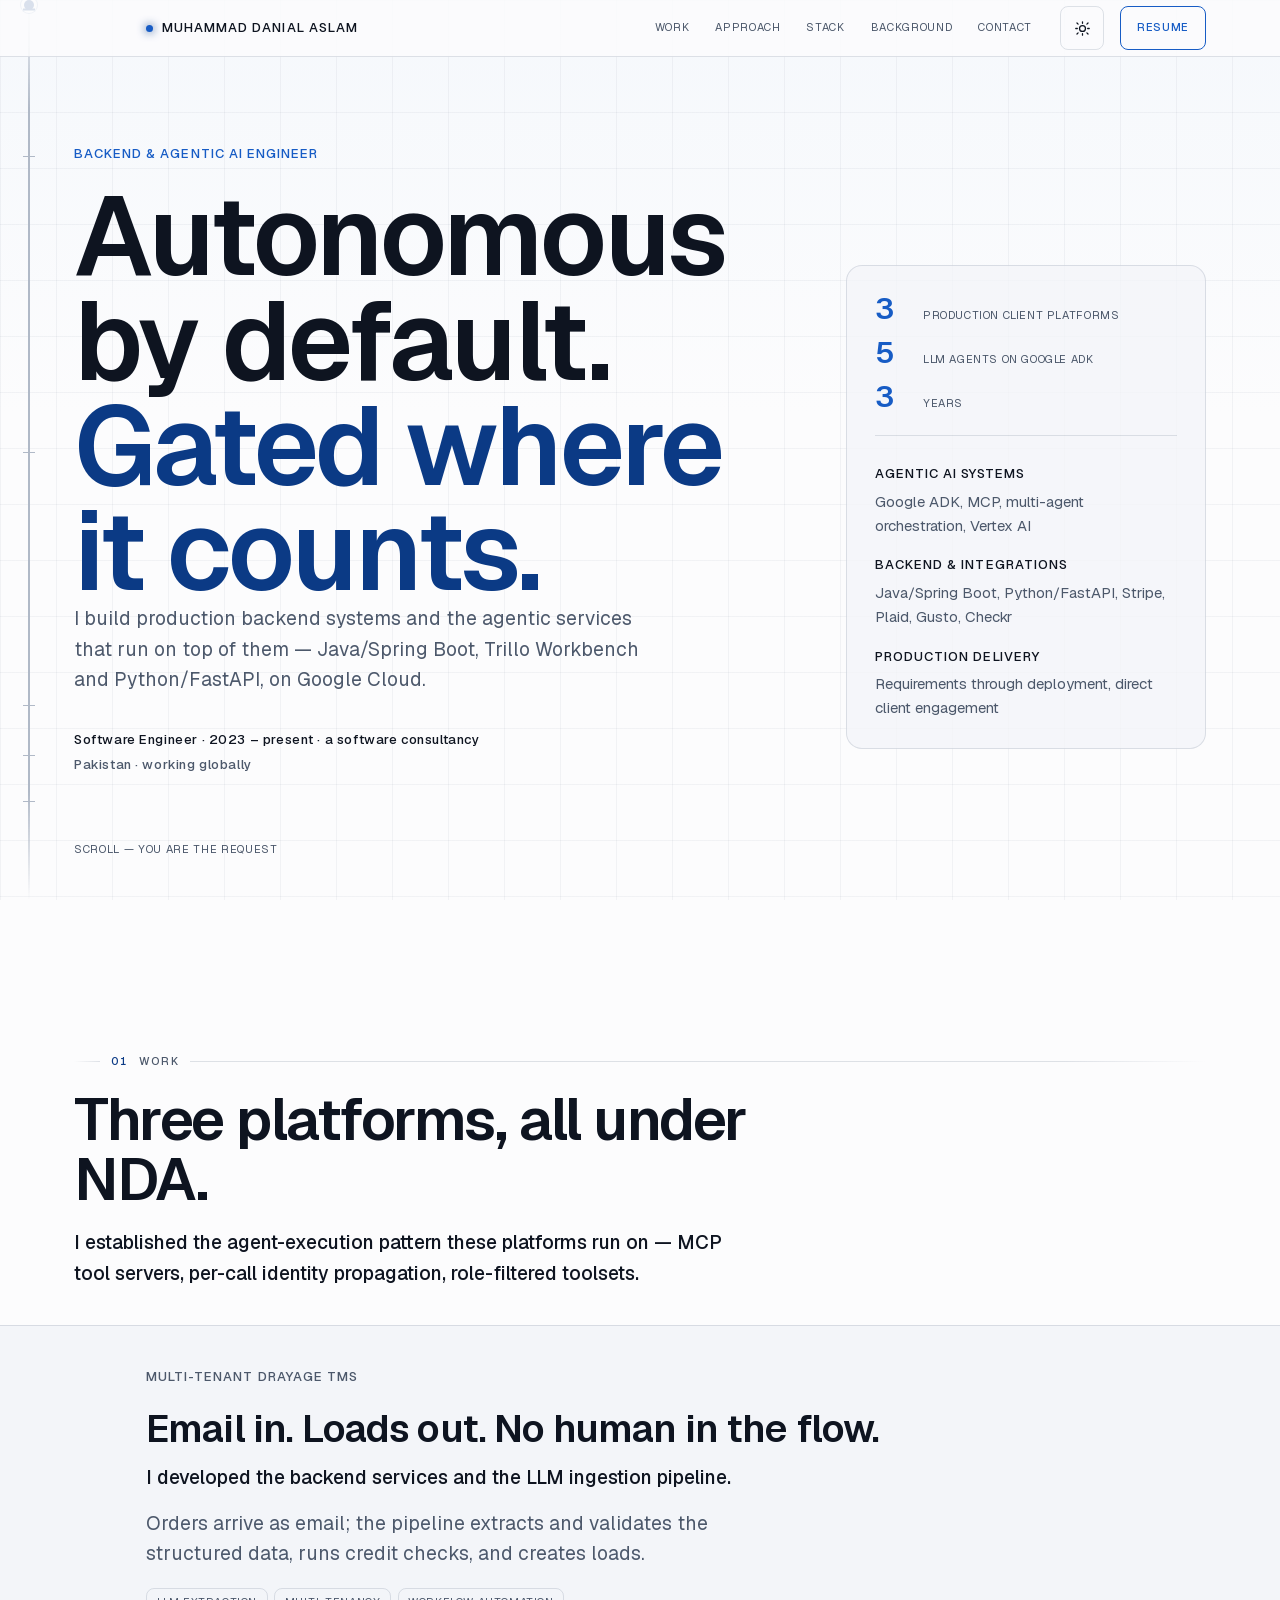
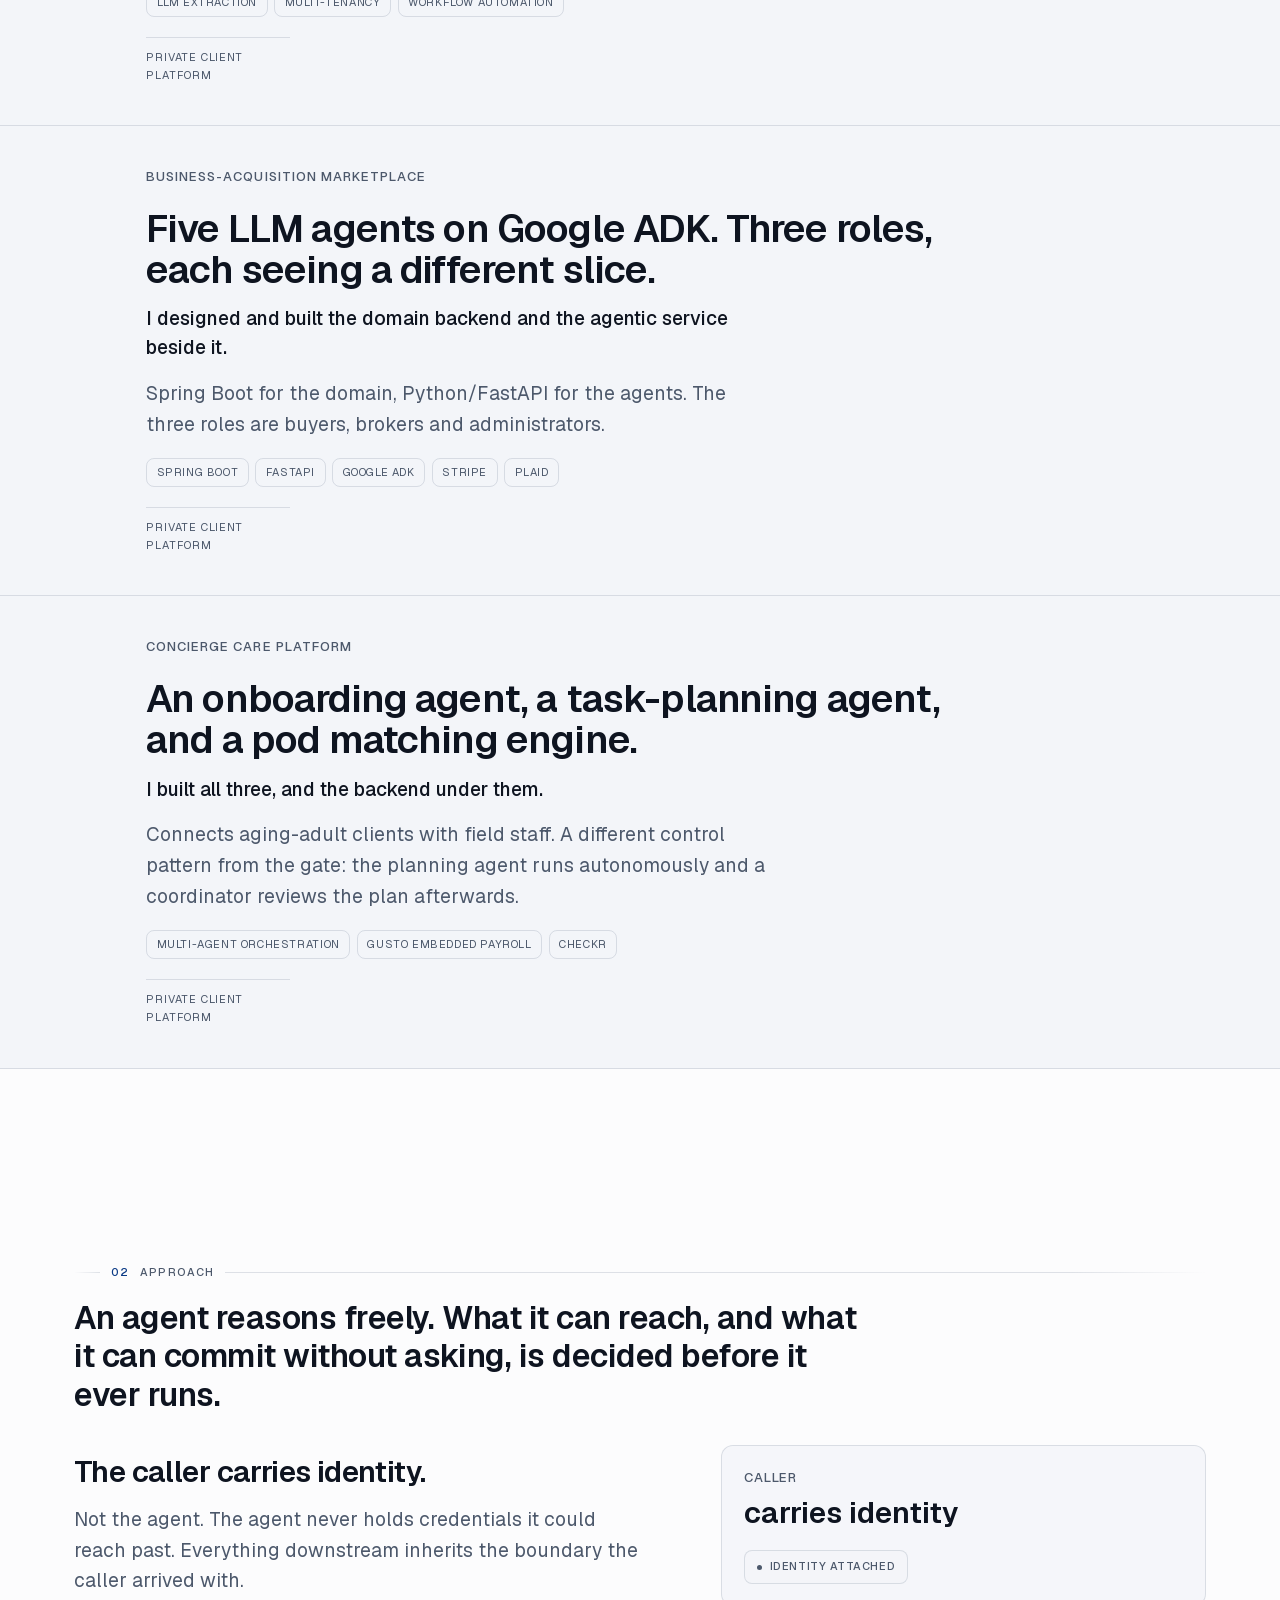
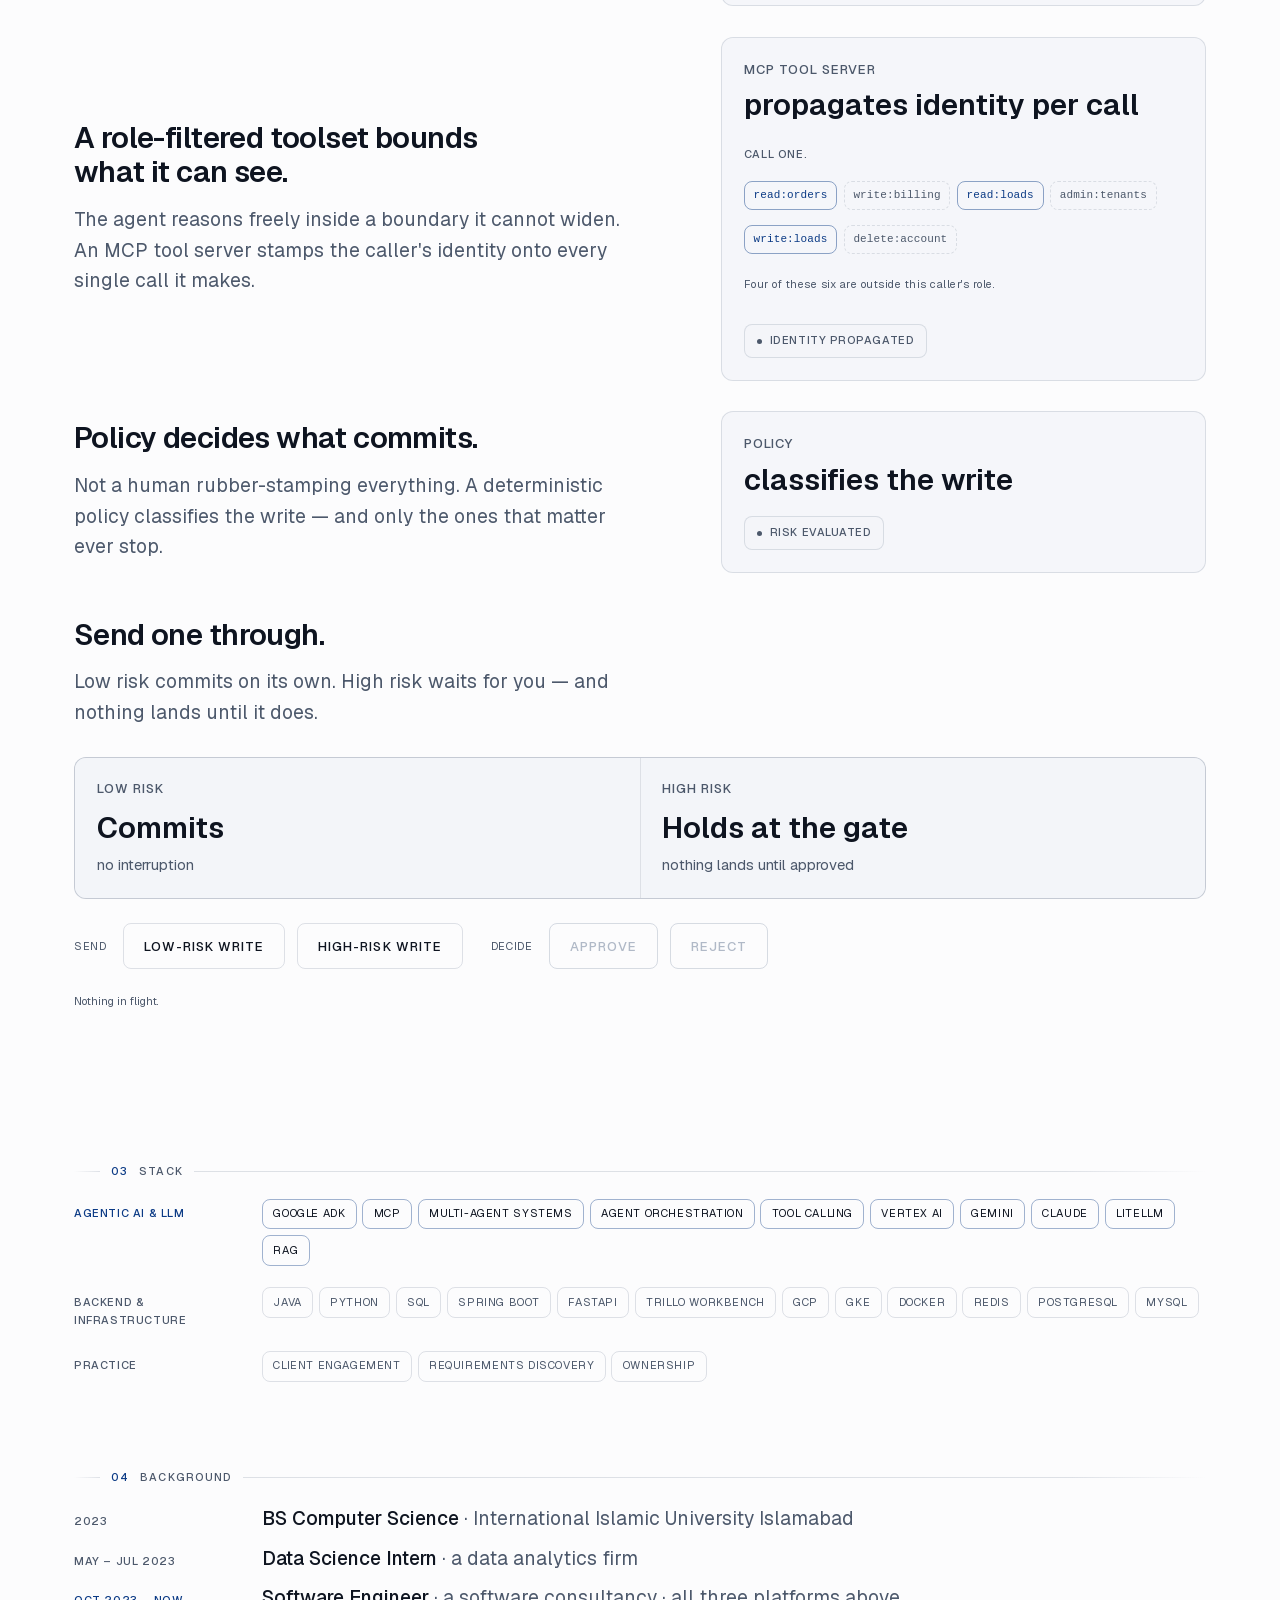
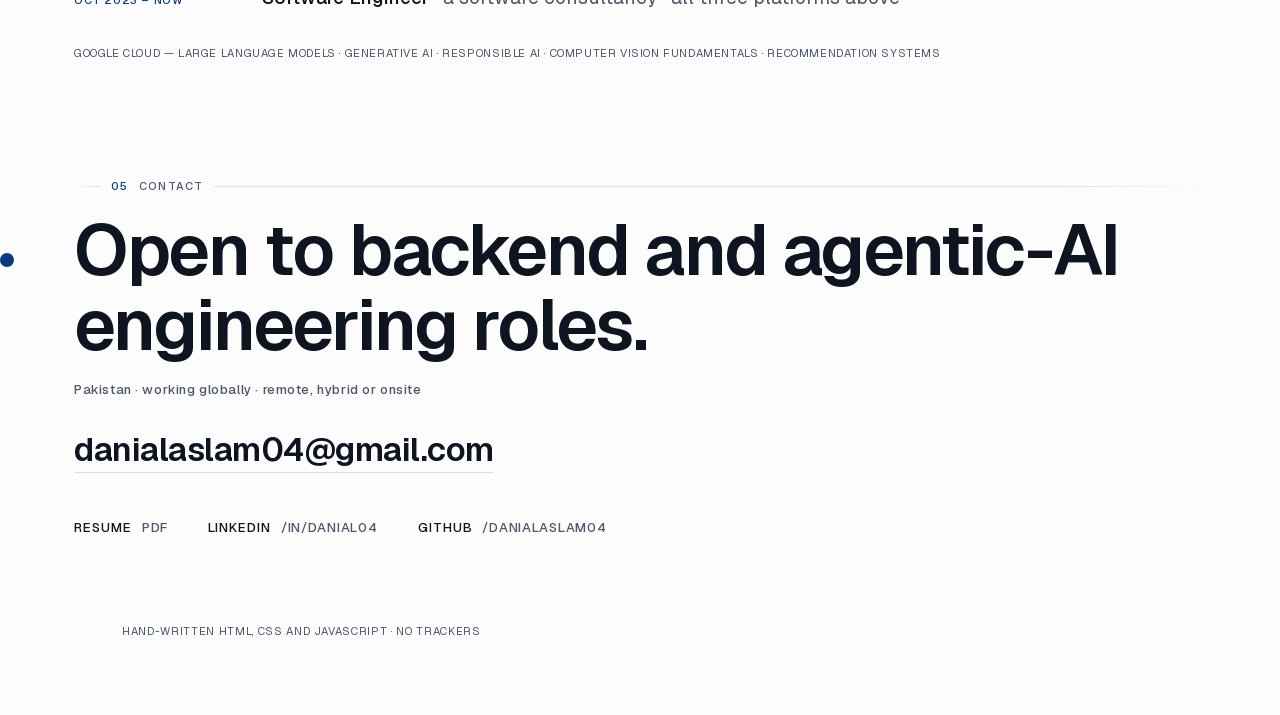
==== commit 38b71896: "Refresh /preview/ to f9f7cba — Background becomes a timeline" ====
--- a/preview/index.html
+++ b/preview/index.html
@@ -297,10 +297,27 @@
        from nowhere there; here it is among the things it belongs with. -->
   <section id="background" data-rail="Background" class="wrap quiet" aria-labelledby="bg-h">
     <h2 id="bg-h" class="sec-mark"><i>04</i><span>Background</span></h2>
-    <p class="edu-degree rv"><span>BS Computer Science</span></p>
-    <p class="edu-inst rv"><span>International Islamic University Islamabad</span></p>
-    <p class="certs rv"><span>Google Cloud — Large Language Models · Generative AI · Responsible AI · Computer Vision Fundamentals · Recommendation Systems</span></p>
-  </section>
+    <!-- A band, not a list. The three platforms are bullets under one job in
+         the CV; presenting them as freestanding was R2, and the dates fix it
+         structurally rather than by disclaimer. Oct 2023 to now is exactly
+         the three years the hero asserts, so this corroborates the claim
+         instead of repeating it. -->
+    <ol class="timeline">
+      <li>
+        <span class="tl-when">2023</span>
+        <span class="tl-what"><b>BS Computer Science</b> · International Islamic University Islamabad</span>
+      </li>
+      <li>
+        <span class="tl-when">May – Jul 2023</span>
+        <span class="tl-what"><b>Data Science Intern</b> · a data analytics firm</span>
+      </li>
+      <li class="tl-now">
+        <span class="tl-when">Oct 2023 – now</span>
+        <span class="tl-what"><b>Software Engineer</b> · a software consultancy · all three platforms above</span>
+      </li>
+    </ol>
+    <p class="certs"><span>Google Cloud — Large Language Models · Generative AI · Responsible AI · Computer Vision Fundamentals · Recommendation Systems</span></p>
+</section>
 
   <!-- ───────────────── 6 · Contact — the close ───────────────── -->
   <section id="contact" data-rail="Contact" class="wrap" aria-labelledby="contact-h">
--- a/preview/styles.css
+++ b/preview/styles.css
@@ -647,8 +647,17 @@
 
 /* ---------- 7 · education: the quiet beat. Resist making it interesting. ---------- */
 .quiet{padding-block:clamp(28px,5vh,48px)}      /* a label and a list */
-.edu-degree{font-family:var(--display);font-weight:600;font-size:var(--t-value);color:var(--ink);margin:0;line-height:1.2}
-.edu-inst{font-size:var(--t-body);color:var(--dim);margin:.35rem 0 0;max-width:none}
+/* Dates in the same 164px label column the Stack groups use, so the two
+   compact sections read as one system rather than two treatments. */
+.timeline{list-style:none;margin:0;padding:0;display:grid;gap:.55rem}
+.timeline li{display:grid;grid-template-columns:minmax(0,164px) minmax(0,1fr);
+  gap:.2rem 1.5rem;align-items:baseline}
+@media(max-width:700px){.timeline li{grid-template-columns:1fr;gap:.1rem}}
+.tl-when{font-family:var(--label);font-size:var(--m-sm);font-weight:500;letter-spacing:.055em;
+  text-transform:uppercase;color:var(--dim);font-variant-numeric:tabular-nums;white-space:nowrap}
+.tl-what{font-size:var(--t-body);color:var(--dim);max-width:52ch}
+.tl-what b{color:var(--ink);font-weight:500}
+.tl-now .tl-when{color:var(--sig)}
 .certs{font-family:var(--label);font-size:var(--m-sm);letter-spacing:.055em;text-transform:uppercase;
   color:var(--dim);margin:1.75rem 0 0;max-width:none;line-height:2}
 
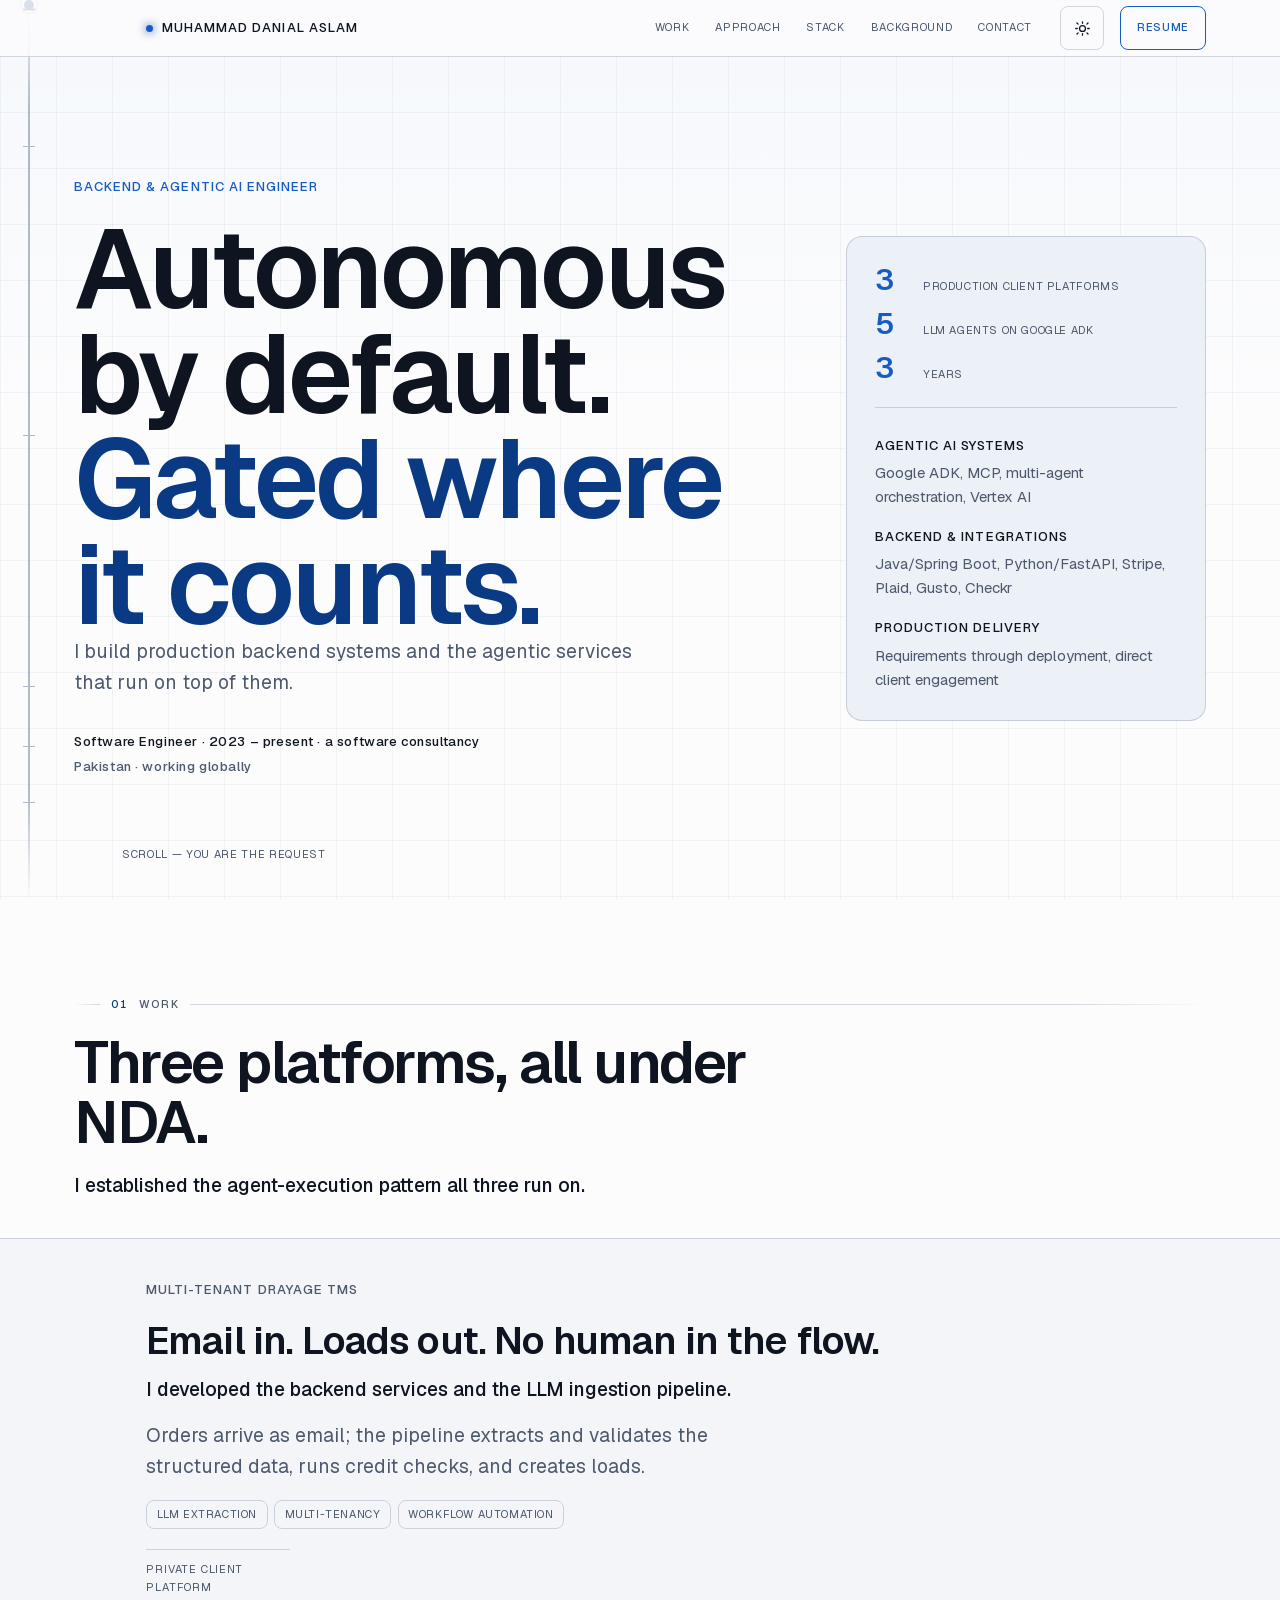
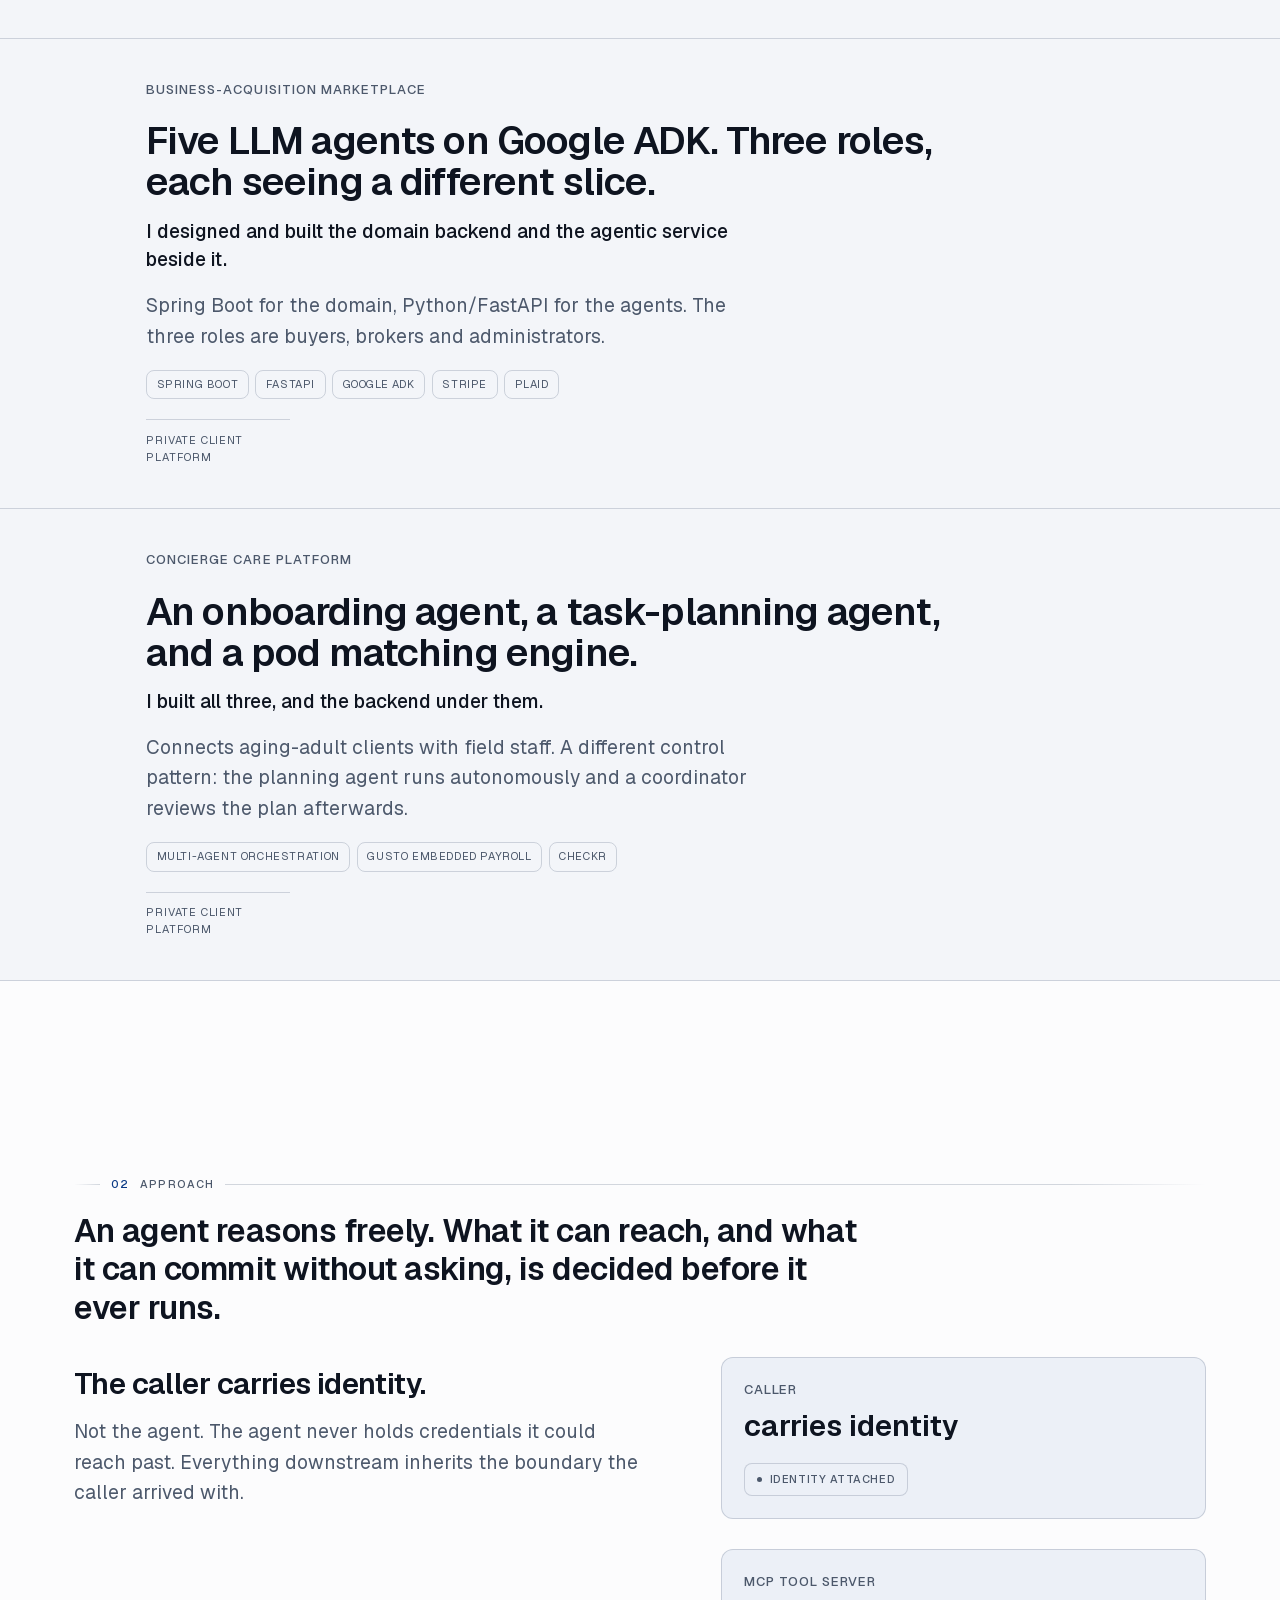
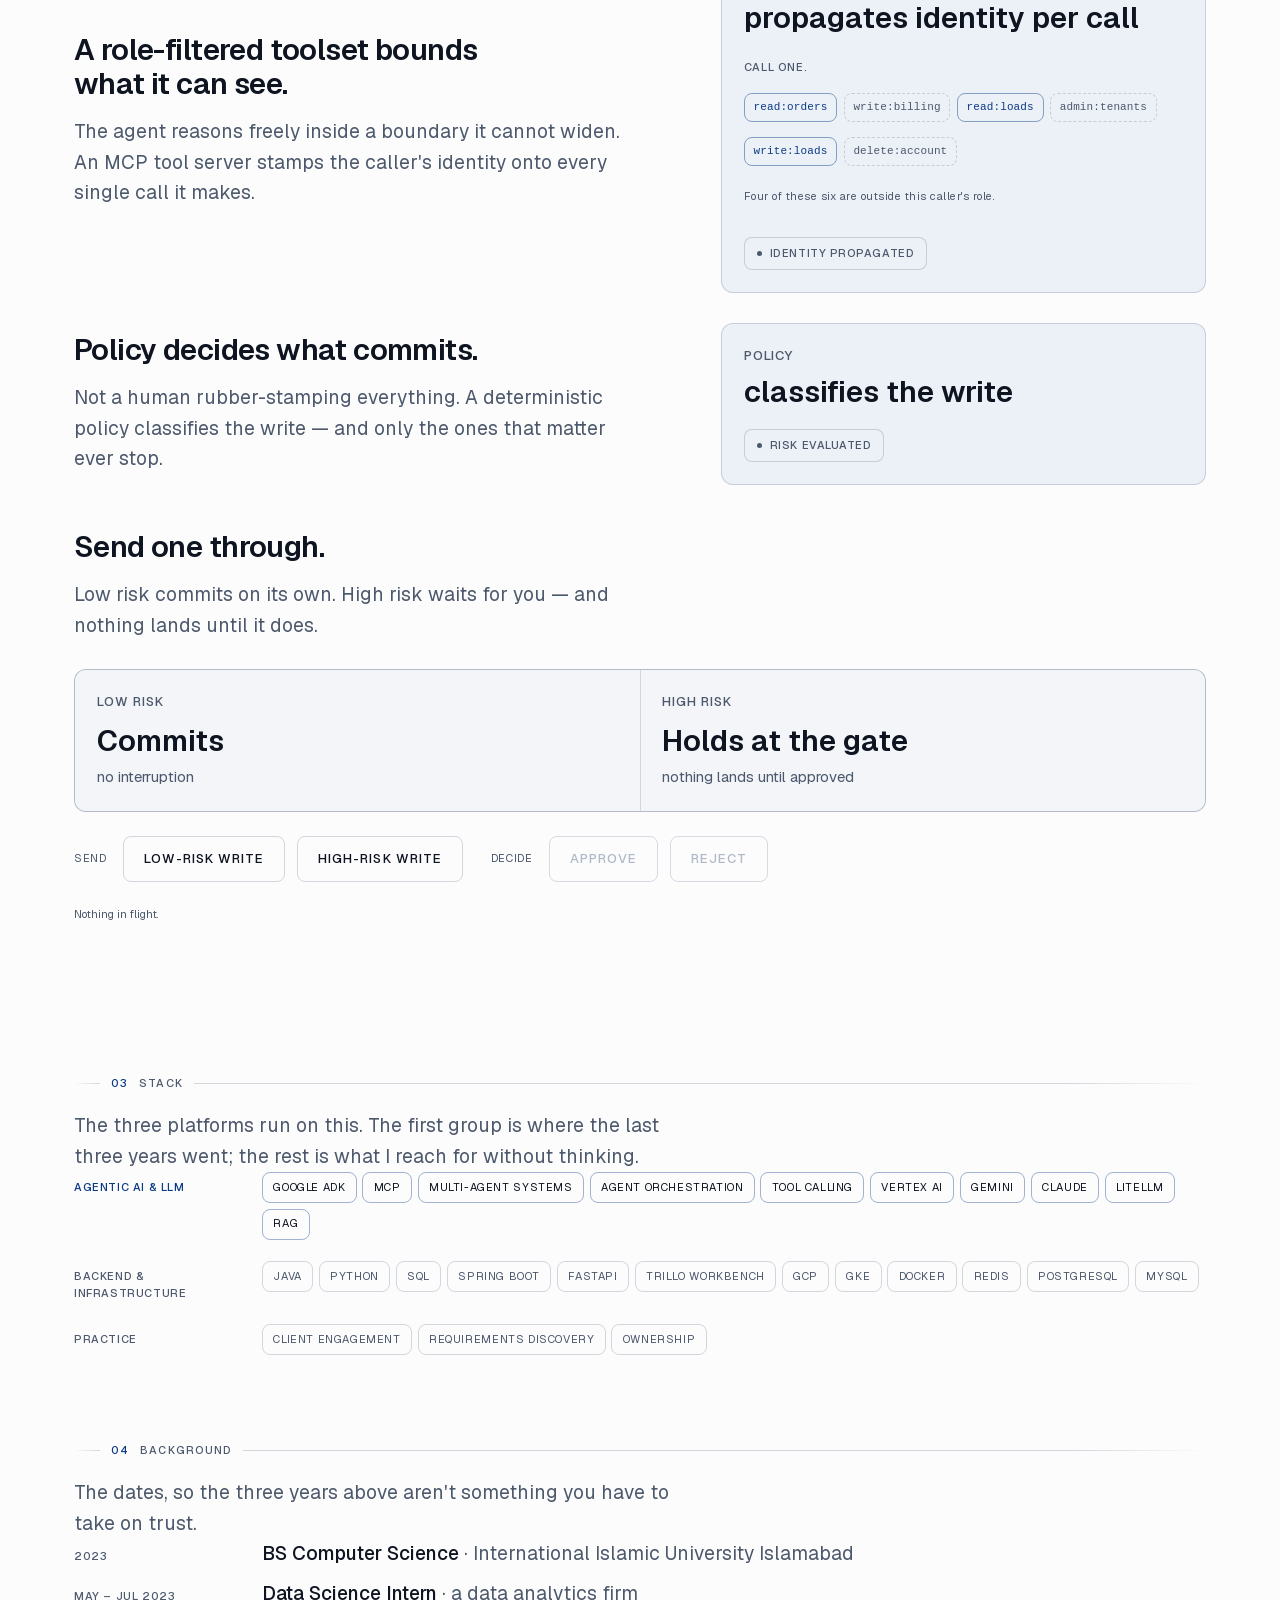
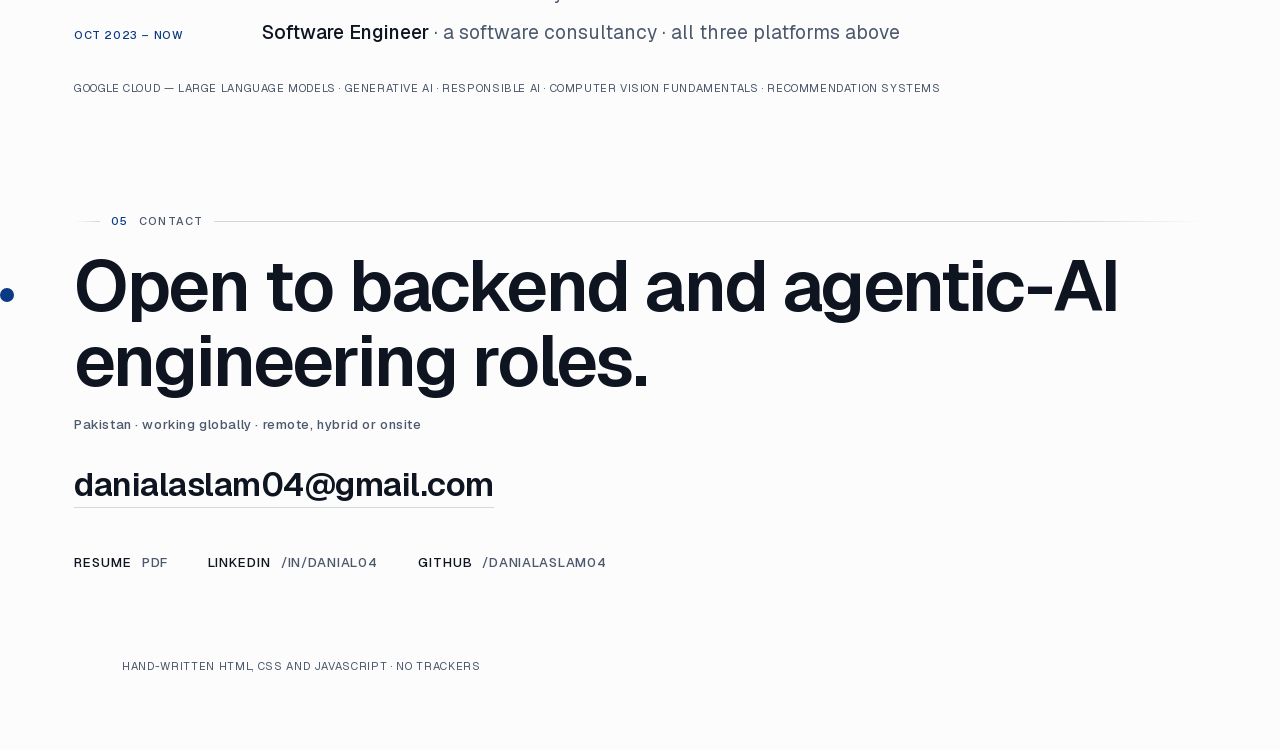
==== commit 9970afcc: "Refresh /preview/ to 0798d73 — coherence fixes, phone nav, hero reorder" ====
--- a/preview/index.html
+++ b/preview/index.html
@@ -53,7 +53,7 @@
 
 <header class="bar">
   <div class="bar-in">
-    <a class="bar-id" href="#hero"><span class="bar-dot" aria-hidden="true"></span>Muhammad Danial Aslam</a>
+    <a class="bar-id" href="#hero"><span class="bar-dot" aria-hidden="true"></span><span class="bar-name">Muhammad Danial Aslam</span></a>
     <nav class="bar-nav" aria-label="Primary">
       <ul>
         <li><a href="#work">Work</a></li>
@@ -81,12 +81,12 @@
      an affordance you have to discover first is not one. -->
 <nav class="sidenav" aria-label="Sections">
   <ul>
-    <li><a href="#hero"><i aria-hidden="true"></i>Top</a></li>
-    <li><a href="#work"><i aria-hidden="true"></i>Work</a></li>
-    <li><a href="#build"><i aria-hidden="true"></i>Approach</a></li>
-    <li><a href="#stack"><i aria-hidden="true"></i>Stack</a></li>
-    <li><a href="#background"><i aria-hidden="true"></i>Background</a></li>
-    <li><a href="#contact"><i aria-hidden="true"></i>Contact</a></li>
+    <li><a href="#hero"><b aria-hidden="true"></b><span>Top</span></a></li>
+    <li><a href="#work"><b aria-hidden="true">01</b><span>Work</span></a></li>
+    <li><a href="#build"><b aria-hidden="true">02</b><span>Approach</span></a></li>
+    <li><a href="#stack"><b aria-hidden="true">03</b><span>Stack</span></a></li>
+    <li><a href="#background"><b aria-hidden="true">04</b><span>Background</span></a></li>
+    <li><a href="#contact"><b aria-hidden="true">05</b><span>Contact</span></a></li>
   </ul>
 </nav>
 
@@ -104,7 +104,7 @@
       <div class="hero-main">
         <p class="eyebrow rv"><span><b>Backend &amp; Agentic AI Engineer</b></span></p>
         <h1 class="claim rv"><span class="visually-hidden">Muhammad Danial Aslam. </span><span>Autonomous</span> <span>by default.</span> <span class="two">Gated where</span> <span class="two">it counts.</span></h1>
-        <p class="lede hero-bio rv"><span>I build production backend systems and the agentic services that run on top of them — Java/Spring Boot, Trillo Workbench and Python/FastAPI, on Google Cloud.</span></p>
+        <p class="lede hero-bio rv"><span>I build production backend systems and the agentic services that run on top of them.</span></p>
         <p class="hero-meta rv"><span>Software Engineer · 2023 – present · a software consultancy</span><span>Pakistan · working globally</span></p>
         <p class="note rv"><span>Scroll — you are the request</span></p>
       </div>
@@ -133,7 +133,7 @@
   <section id="work" data-rail="Work" class="wrap sec-lg" aria-labelledby="work-h">
     <p class="sec-mark"><i>01</i><span>Work</span></p>
     <h2 id="work-h" class="rv"><span>Three platforms, all under NDA.</span></h2>
-    <p class="lede lede-lead rv"><span>I established the agent-execution pattern these platforms run on — MCP tool servers, per-call identity propagation, role-filtered toolsets.</span></p>
+    <p class="lede lede-lead rv"><span>I established the agent-execution pattern all three run on.</span></p>
 
     <div class="work-view">
       <ol class="work-track">
@@ -162,7 +162,7 @@
           <p class="panel-k rv"><span>Concierge Care Platform</span></p>
           <p class="panel-pull rv"><span>An onboarding agent, a task-planning agent, and a pod matching engine.</span></p>
           <p class="panel-own">I built all three, and the backend under them.</p>
-          <p class="panel-desc">Connects aging-adult clients with field staff. A different control pattern from the gate: the planning agent runs autonomously and a coordinator reviews the plan afterwards.</p>
+          <p class="panel-desc">Connects aging-adult clients with field staff. A different control pattern: the planning agent runs autonomously and a coordinator reviews the plan afterwards.</p>
           <ul class="stack"><li>Multi-agent orchestration</li><li>Gusto Embedded Payroll</li><li>Checkr</li></ul>
           <p class="marker">Private client platform</p>
           </div>
@@ -275,6 +275,7 @@
        plainly legible. -->
   <section id="stack" data-rail="Stack" class="wrap quiet" aria-labelledby="stack-h">
     <h2 id="stack-h" class="sec-mark"><i>03</i><span>Stack</span></h2>
+    <p class="lede sec-lede">The three platforms run on this. The first group is where the last three years went; the rest is what I reach for without thinking.</p>
     <dl class="field">
       <div class="grp grp-lit">
         <dt>Agentic AI &amp; LLM</dt>
@@ -297,6 +298,7 @@
        from nowhere there; here it is among the things it belongs with. -->
   <section id="background" data-rail="Background" class="wrap quiet" aria-labelledby="bg-h">
     <h2 id="bg-h" class="sec-mark"><i>04</i><span>Background</span></h2>
+    <p class="lede sec-lede">The dates, so the three years above aren't something you have to take on trust.</p>
     <!-- A band, not a list. The three platforms are bullets under one job in
          the CV; presenting them as freestanding was R2, and the dates fix it
          structurally rather than by disclaimer. Oct 2023 to now is exactly
--- a/preview/styles.css
+++ b/preview/styles.css
@@ -168,10 +168,16 @@
 
   --glow-op:0;                /* a bloom on white is haze, not depth */
   --line-rgb:100 116 139;
-  --line:rgb(var(--line-rgb) / .20);   /* slate carries less on white than on
+  --line:rgb(var(--line-rgb) / .28);   /* slate carries less on white than on
                                           navy, so the alpha goes up rather
                                           than the colour going darker */
-  --surface:rgb(var(--deep-rgb) / .75);
+  /* Opaque and a step deeper than the ground. At .75 over a near-white void
+     this resolved to roughly 245 247 250 against a 252 252 253 page — a
+     three-value separation, which is why the Executive Brief read as a
+     sidebar note in light where the dark one reads as a dossier. It is the
+     page's proof block and a visitor can land in light cold. Separation
+     comes from surface and edge, not from introducing another colour. */
+  --surface:rgb(236 240 247);
   --grid-rgb:100 116 139;
   --grid-a:.07;
   --page-wash:linear-gradient(180deg,#F5F8FC 0%,#FCFCFD 46%);
@@ -199,10 +205,16 @@
 
   --glow-op:0;                /* a bloom on white is haze, not depth */
   --line-rgb:100 116 139;
-  --line:rgb(var(--line-rgb) / .20);   /* slate carries less on white than on
+  --line:rgb(var(--line-rgb) / .28);   /* slate carries less on white than on
                                           navy, so the alpha goes up rather
                                           than the colour going darker */
-  --surface:rgb(var(--deep-rgb) / .75);
+  /* Opaque and a step deeper than the ground. At .75 over a near-white void
+     this resolved to roughly 245 247 250 against a 252 252 253 page — a
+     three-value separation, which is why the Executive Brief read as a
+     sidebar note in light where the dark one reads as a dossier. It is the
+     page's proof block and a visitor can land in light cold. Separation
+     comes from surface and edge, not from introducing another colour. */
+  --surface:rgb(236 240 247);
   --grid-rgb:100 116 139;
   --grid-a:.07;
   --page-wash:linear-gradient(180deg,#F5F8FC 0%,#FCFCFD 46%);
@@ -267,7 +279,7 @@
   border-bottom:1px solid var(--line)}
 .bar-in{max-width:1180px;margin-inline:auto;padding:0 24px 0 calc(24px + var(--rail));
   display:flex;align-items:center;gap:16px;min-height:56px}
-@media(max-width:860px){.bar-in{padding-left:calc(16px + 34px);padding-right:16px}}
+@media(max-width:860px){.bar-in{padding-left:16px;padding-right:16px}}
 .bar-id{display:inline-flex;align-items:center;gap:9px;min-height:44px;margin-right:auto;
   font-family:var(--label);font-size:var(--m-lg);font-weight:500;letter-spacing:.08em;
   text-transform:uppercase;color:var(--ink);text-decoration:none;white-space:nowrap}
@@ -282,18 +294,53 @@
   font-family:var(--label);font-size:var(--m-sm);font-weight:500;letter-spacing:.06em;
   text-transform:uppercase;
   transition:background-color var(--fast) var(--fast-ease),color var(--fast) var(--fast-ease),transform var(--fast) var(--fast-ease)}
-/* The bar scrolls away with the page below 860 — a 56px band is too much of a
-   short viewport to spend permanently, and the rail still carries position. */
+/* Below 860 the rail goes and the bar stays.
+
+   The bar used to scroll away here, on the argument that a persistent band
+   is too much of a short viewport and the rail still carries position. Both
+   halves were wrong once the page got long: #rail is aria-hidden and
+   pointer-events:none, so it carries position for nobody who needs it, and
+   .sidenav starts at 1440 — which left a 7.4-screen phone page with no
+   persistent navigation at all after the first screen. A LinkedIn tap lands
+   on a phone.
+
+   The original trade below was real and is kept rather than deleted: the nav
+   row does not owe the rail a gutter, because indenting past it spent 34px
+   of a 254px row. It is dissolved rather than overruled — with the rail
+   hidden there is no gutter to owe, so EVERY mobile rail allowance collapses
+   to the page margin and the content gets the 18px back as well. A missing
+   2px decorative line costs an aesthetic; no way back costs the reader.
+
+   The note that used to sit here refused a persistent band at 56px. It is
+   worth keeping the threshold and recording that this clears it: what pins
+   is the 46px nav row, not the 166px bar — the original was pricing the
+   desktop bar while the mobile one wraps to three rows, so the trade it
+   refused was three times the one it had measured. */
 @media(max-width:860px){
-  .bar{position:relative}
-  /* The nav row does not owe the rail a gutter. The rail is a 2px line at
-     x=12 and the bar scrolls away with the page here, so indenting the links
-     past it spent 34px of a 254px row — a whole link's worth. */
+  #rail{display:none}
+  /* Sticky with a negative offset, so the identity row scrolls away and only
+     the nav row pins. The whole bar is 166px at 320-390 — a fifth to a
+     quarter of a phone viewport — and pinning all of it would trade "no
+     navigation after the first screen" for "a quarter of every screen is
+     chrome", which is the worse of the two.
+
+     The offset is the identity row's height, and it is MEASURED rather than
+     written here, because that row is 121px tall at 360 and 61px at 414: a
+     constant tuned at one width pushes the whole bar off-screen at another.
+     script.js writes --bar-pin on every layout. With no JS the fallback is
+     top:0 — the full bar pins, which costs height but still navigates. */
+  .bar{position:sticky;top:var(--bar-pin,0px)}
   .bar-nav{order:3;flex-basis:100%;min-width:0;border-top:1px solid var(--line);
-    margin-inline:calc(-16px - 34px) -16px;padding-inline:16px 16px}
+    margin-inline:-16px;padding-inline:16px}
   .bar-in{flex-wrap:wrap;padding-bottom:0}
+  /* Snap is additive to the mask, not a replacement. The mask exists to say
+     "there is more"; a single faded "C" says it in the weakest possible way,
+     because one orphaned glyph reads as a bug before it reads as an
+     affordance. Resting on a word boundary costs no height. */
   .bar-nav ul{flex-wrap:nowrap;overflow-x:auto;scrollbar-width:none;-ms-overflow-style:none;
-    overscroll-behavior-x:contain;-webkit-overflow-scrolling:touch}
+    overscroll-behavior-x:contain;-webkit-overflow-scrolling:touch;
+    scroll-snap-type:x proximity}
+  .bar-nav li{scroll-snap-align:start}
   .bar-nav ul::-webkit-scrollbar{display:none}
   .bar-nav li{flex:none}
   .bar-nav a{padding:10px 8px;letter-spacing:.045em}
@@ -311,24 +358,37 @@
 }
 /* Anchor jumps must clear the sticky bar. */
 section[id]{scroll-margin-top:72px}
-@media(max-width:860px){section[id]{scroll-margin-top:16px}}
+/* Anchors must clear whatever is actually pinned, which is the nav row. */
+@media(max-width:860px){section[id]{scroll-margin-top:calc(var(--bar-nav-h,46px) + 14px)}}
 
 /* ---------- section nav: the orientation device you can actually click ----
    Mirrors the left rail's position language on the other edge. Below 860 the
    bar nav takes over and this goes, at the same breakpoint that drops the
    rail's tick labels — two persistent navs on a phone is one too many. */
 .sidenav{position:fixed;right:28px;top:50%;transform:translateY(-50%);z-index:30}
+/* The number is the mark. Two persistent navs listing the same six
+   destinations needed to be visibly different objects rather than two menus:
+   the bar is a menu of words, this is a position with a count — and the count
+   is the one the dividers already carry in flow, so it is the page's existing
+   language rather than a second one.
+
+   It was 10px at --faint, which measured 2.00:1 dark and 1.93:1 light. On
+   interactive text, in the one affordance built specifically for a visitor
+   who cannot scroll. Quiet is a contrast relationship with the active item,
+   not absolute faintness, so the idle state is --dim at 6.2:1 and the active
+   state separates by accent and weight instead of by the other one fading. */
 .sidenav ul{list-style:none;margin:0;padding:0;display:grid;gap:2px}
-.sidenav a{display:flex;align-items:center;gap:9px;min-height:30px;padding:2px 4px;
-  font-family:var(--label);font-size:10px;font-weight:500;letter-spacing:.09em;
-  text-transform:uppercase;color:var(--faint);text-decoration:none;
+.sidenav a{display:grid;grid-template-columns:17px auto;align-items:center;gap:10px;
+  min-height:30px;padding:3px 4px;
+  font-family:var(--label);font-size:11px;font-weight:500;letter-spacing:.07em;
+  text-transform:uppercase;color:var(--dim);text-decoration:none;
   transition:color var(--fast) var(--fast-ease)}
-.sidenav i{width:5px;height:5px;border-radius:50%;background:currentColor;flex:none;
-  transition:transform var(--fast) var(--fast-ease)}
-@media (hover:hover){ .sidenav a:hover{color:var(--ink)} .sidenav a:hover i{transform:scale(1.5)} }
+.sidenav b{font-weight:500;font-variant-numeric:tabular-nums;text-align:right;
+  transition:color var(--fast) var(--fast-ease)}
+@media (hover:hover){ .sidenav a:hover{color:var(--ink)} }
 .sidenav a:focus-visible{color:var(--ink)}
 .sidenav a[aria-current]{color:var(--sig)}
-.sidenav a[aria-current] i{transform:scale(1.7)}
+.sidenav a[aria-current] b{font-weight:700}
 @media(max-width:1439px){.sidenav{display:none}}
 
 /* ---------- hero: argument left, proof right ---------- */
@@ -337,6 +397,24 @@
    a dip in the available width that forced the whole display clamp down to
    suit one breakpoint. Below 1180 the panel sits under the claim instead. */
 @media(min-width:1180px){.hero-grid{grid-template-columns:minmax(0,1fr) minmax(0,360px)}}
+
+/* Below two columns the panel fell to the bottom of the hero, which on a
+   390x844 phone put 72% of it under the fold — and left "Scroll — you are
+   the request" ABOVE it. The reader met the cue to leave before the reason
+   to stay, and the 3 platforms / 5 agents / 3 years row is the strongest
+   recruiter signal on the page. Order only, no new content: claim, then
+   proof, then the elaboration. The panel keeps its card; splitting the
+   numbers out of it would cost the dossier treatment to save nothing. */
+@media(max-width:1179px){
+  .hero-grid{display:flex;flex-direction:column;gap:0}
+  .hero-main{display:contents}
+  .eyebrow{order:1}
+  #hero .claim{order:2}
+  .brief{order:3;margin-top:1.75rem}
+  .hero-bio{order:4}
+  .hero-meta{order:5}
+  #hero .note{order:6}
+}
 
 /* Dense and card-based against an otherwise airy page, deliberately: the hero
    proves, the rest argues. This treatment does not propagate downward. */
@@ -376,7 +454,7 @@
 /* The rail carries no labels. It briefly did, and that put the same six
    section names on screen three times — rail, divider and right nav. It is
    a positional trace; the names belong to the dividers and the nav. */
-@media(max-width:860px){#rail{left:12px}}
+
 
 /* ---------- type ---------- */
 .eyebrow{font-family:var(--label);font-size:var(--m-lg);font-weight:500;letter-spacing:.08em;
@@ -407,6 +485,14 @@
 .hero-meta{font-family:var(--label);font-size:var(--m-lg);font-weight:500;letter-spacing:.045em;
   color:var(--dim);margin:2rem 0 0;line-height:1.9}
 .hero-meta > span:first-child{color:var(--ink)}
+/* Anchored to the hero's own bottom rather than to the end of its flow:
+   the hero is 100svh, so this is always just above the fold whatever the
+   content above it does. Only where the hero is actually full-height — on
+   phones it rides the flow, below the panel, where F1 put it. */
+@media(min-width:861px){
+  #hero{position:relative}
+  #hero .note{position:absolute;left:var(--rail);bottom:clamp(18px,4vh,40px);margin:0}
+}
 .note{font-family:var(--label);font-size:var(--m-sm);letter-spacing:.06em;
   text-transform:uppercase;color:var(--dim);margin-top:4rem}
 
@@ -448,8 +534,14 @@
   background:linear-gradient(to right,transparent,var(--line))}
 .sec-mark::after{content:'';flex:1;height:1px;min-width:0;
   background:linear-gradient(to right,var(--line),var(--line) 86%,transparent)}
-@media(max-width:860px){section{padding-left:34px}}
-#hero{min-height:100svh;display:flex;flex-direction:column;justify-content:center;padding-block:0}
+@media(max-width:860px){section{padding-left:16px}}
+/* 100svh LESS the bar, because the bar is in flow above it. At 100svh flat
+   the hero was always one bar-height taller than the viewport, so its bottom
+   edge sat below the fold at every size — which is why a scroll cue anchored
+   to that edge still landed off-screen. --bar-h is measured in script.js;
+   with no JS it falls back to 0 and the hero behaves as it did before. */
+#hero{min-height:calc(100svh - var(--bar-h, 0px));
+  display:flex;flex-direction:column;justify-content:center;padding-block:0}
 
 /* ---------- hero proof strip ---------- */
 .proof{list-style:none;margin:2.5rem 0 0;padding:0;display:flex;flex-wrap:wrap;gap:.5rem 2rem;
@@ -465,6 +557,7 @@
 .stage-h{font-family:var(--display);font-weight:600;font-size:var(--t-value);
   line-height:1.15;letter-spacing:-.02em;margin:0 0 1rem;max-width:24ch}
 .hero-bio{margin-top:1.25rem}
+.sec-lede{margin:0 0 1.4rem;max-width:46ch}
 /* The thesis that heads How I build is a 110-character sentence. At --t-head
    against an 18ch measure it set as seven lines of display type — a heading
    the height of a screen, which is the single largest piece of air the
@@ -518,7 +611,7 @@
 /* Inner alignment matches .wrap plus the rail gutter, so the band bleeds to
    the edges while its text stays on the page's content edge. */
 .panel-in{max-width:1180px;margin-inline:auto;padding-inline:24px;padding-left:calc(24px + var(--rail))}
-@media(max-width:860px){.panel-in{padding-left:calc(16px + 34px);padding-right:16px}}
+@media(max-width:860px){.panel-in{padding-left:16px;padding-right:16px}}
 .panel-k{font-family:var(--label);font-size:var(--m-lg);font-weight:500;letter-spacing:.08em;
   text-transform:uppercase;color:var(--dim);margin:0 0 1.25rem}
 .panel-pull{font-family:var(--display);font-weight:600;font-size:clamp(1.5rem,3vw,2.5rem);
@@ -665,7 +758,7 @@
 #contact{position:relative}
 .terminal{position:absolute;left:calc(var(--rail) * -1 + 22px);top:clamp(96px,16vh,200px);
   width:14px;height:14px;pointer-events:none}
-@media(max-width:860px){.terminal{left:-28px}}
+@media(max-width:860px){.terminal{display:none}}   /* its rail is gone */
 .terminal .dot{display:block;width:100%;height:100%;border-radius:50%;
   background:var(--faint);transition:background-color var(--result)}
 .terminal.landed .dot{background:var(--sig);animation:land .9s ease-out 1}
@@ -771,5 +864,5 @@
 
 /* ---------- contentinfo ---------- */
 .site-foot{padding-left:var(--rail);padding-block:0 clamp(48px,7vh,96px);position:relative;z-index:2}
-@media(max-width:860px){.site-foot{padding-left:34px}}
+@media(max-width:860px){.site-foot{padding-left:16px}}
 .site-foot .note{margin-top:0}
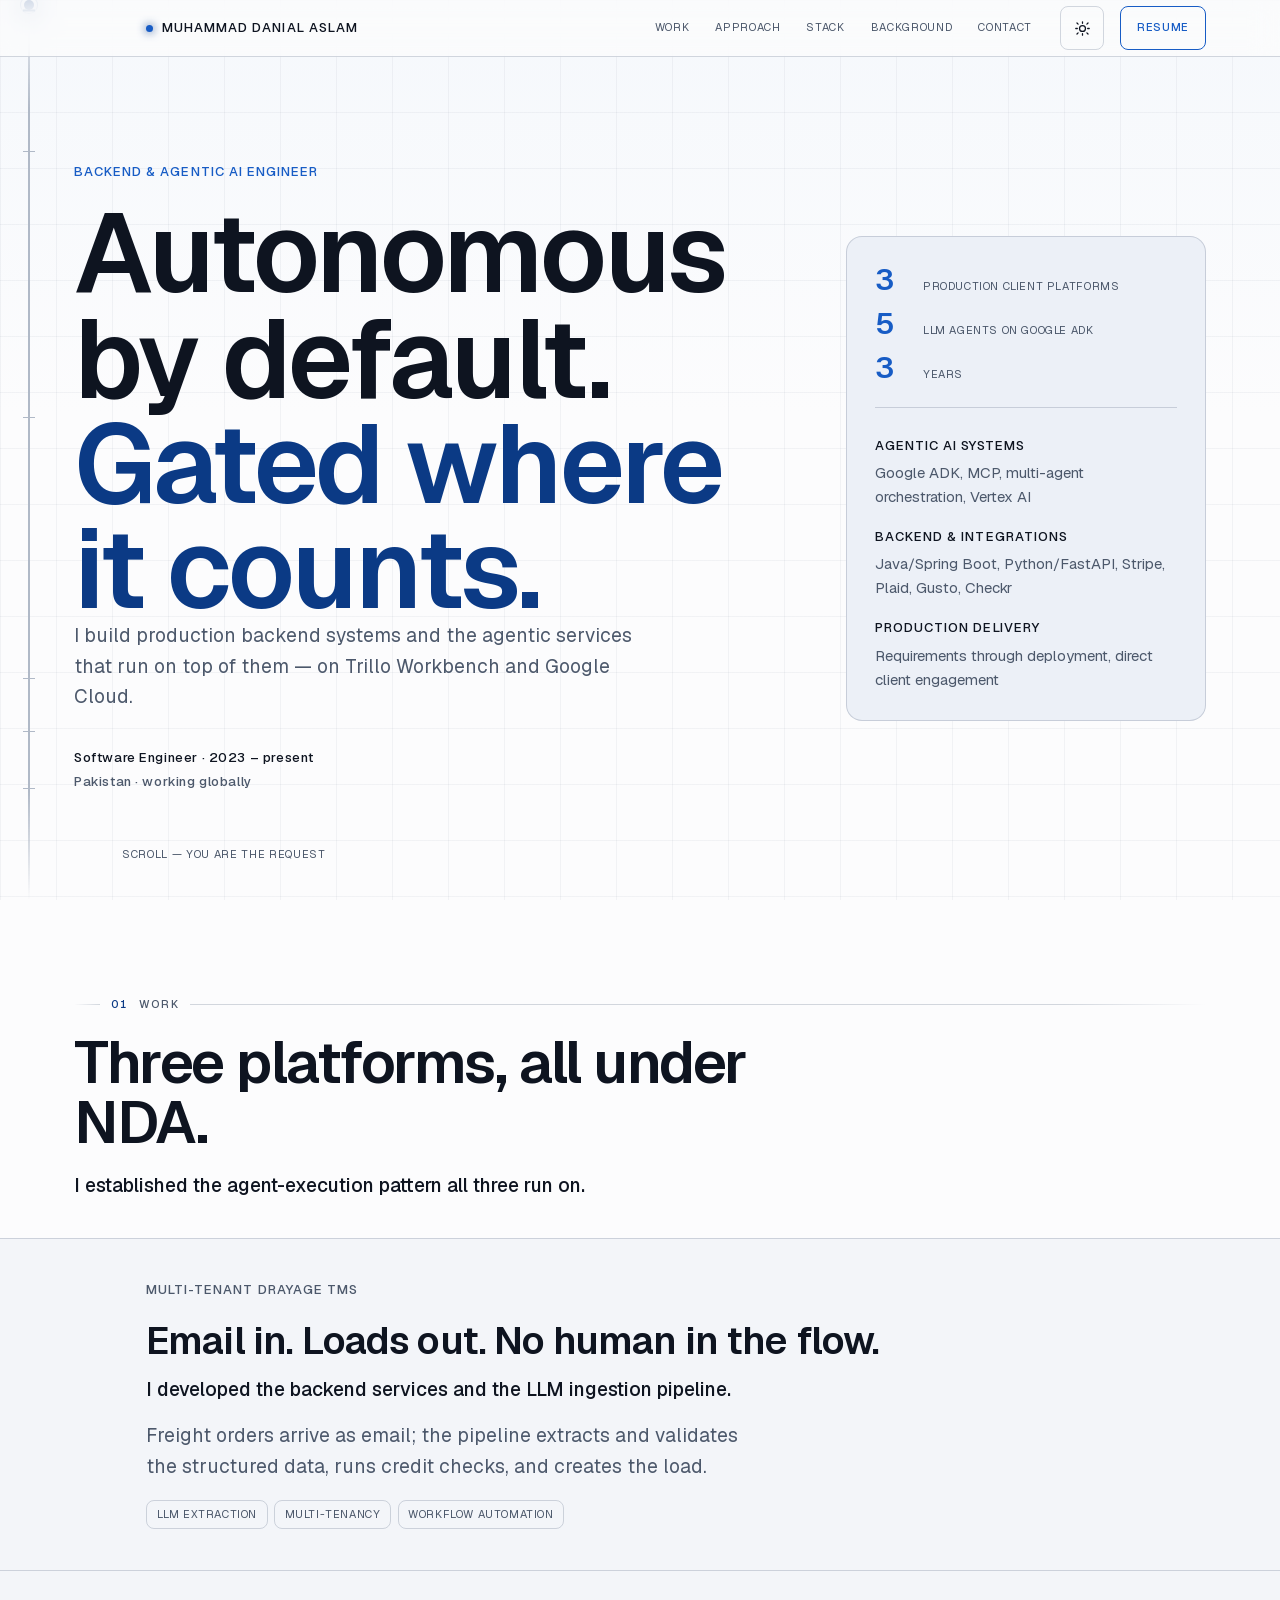
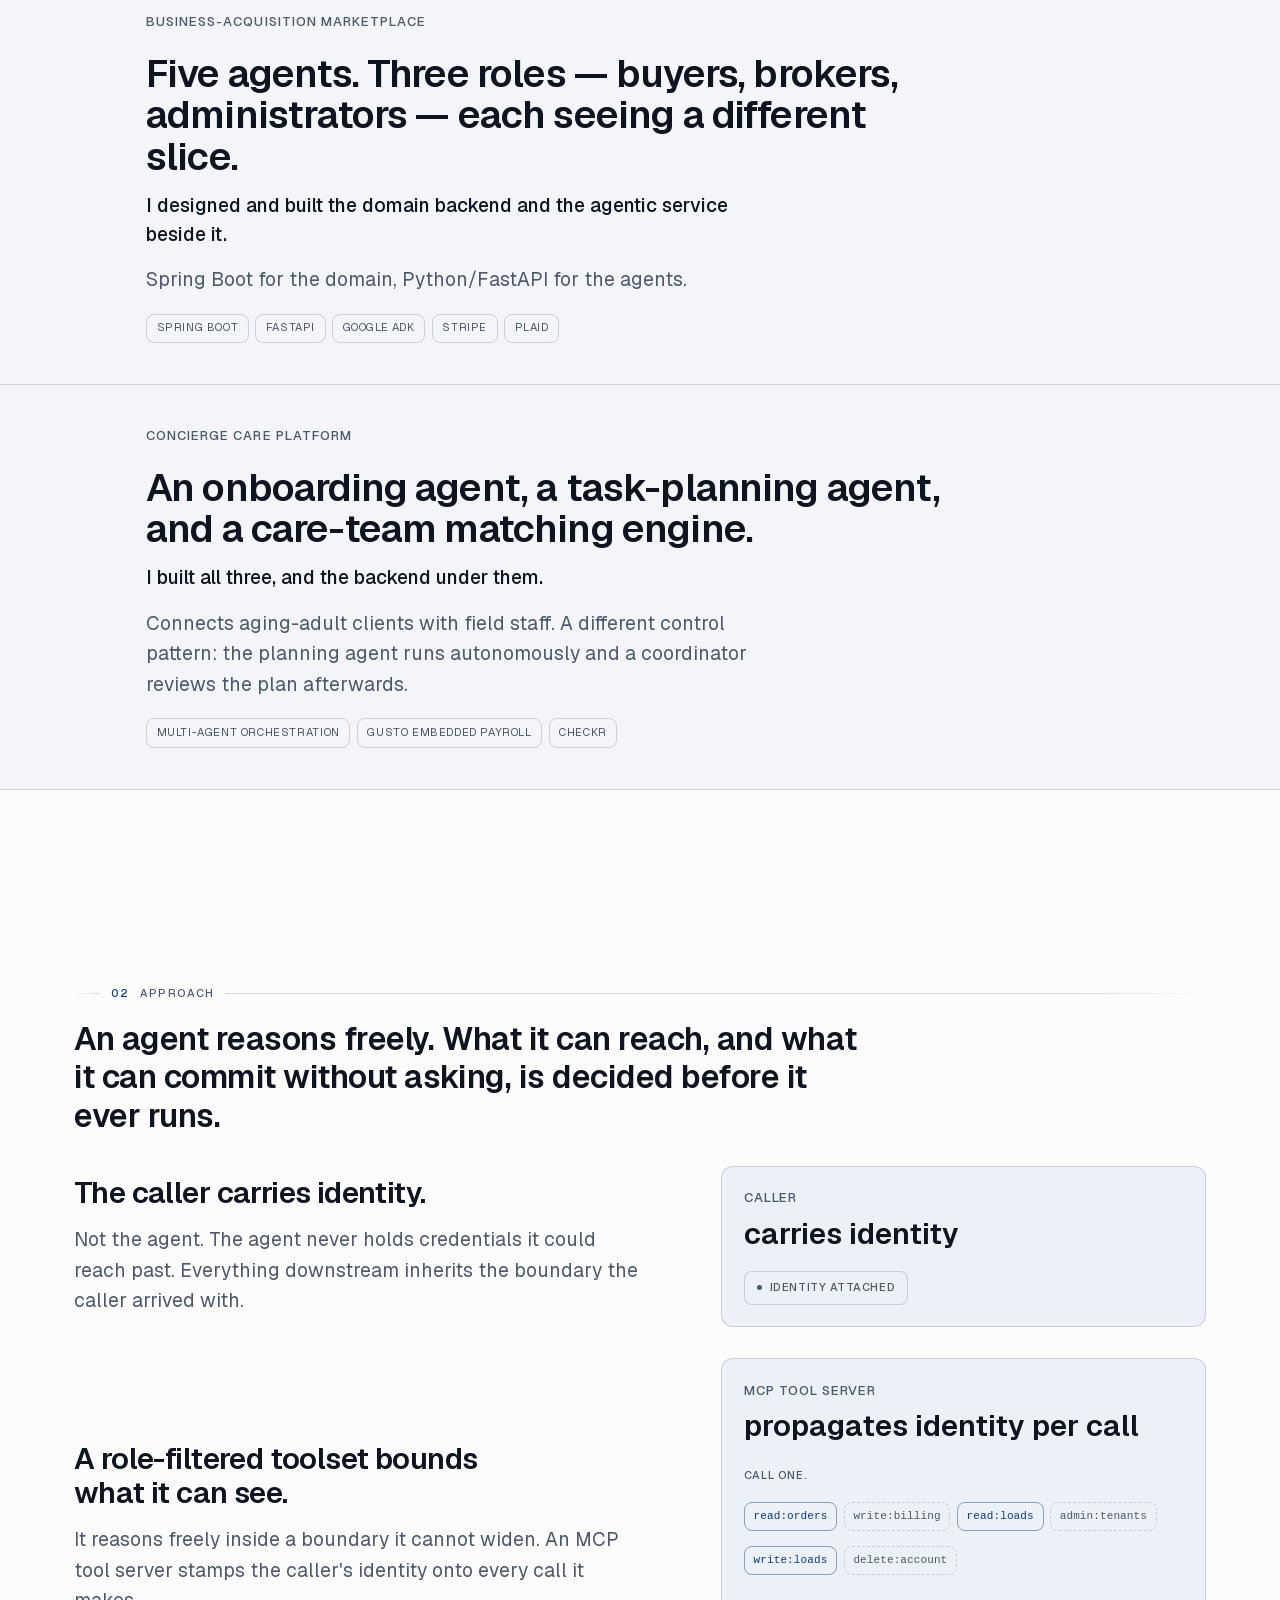
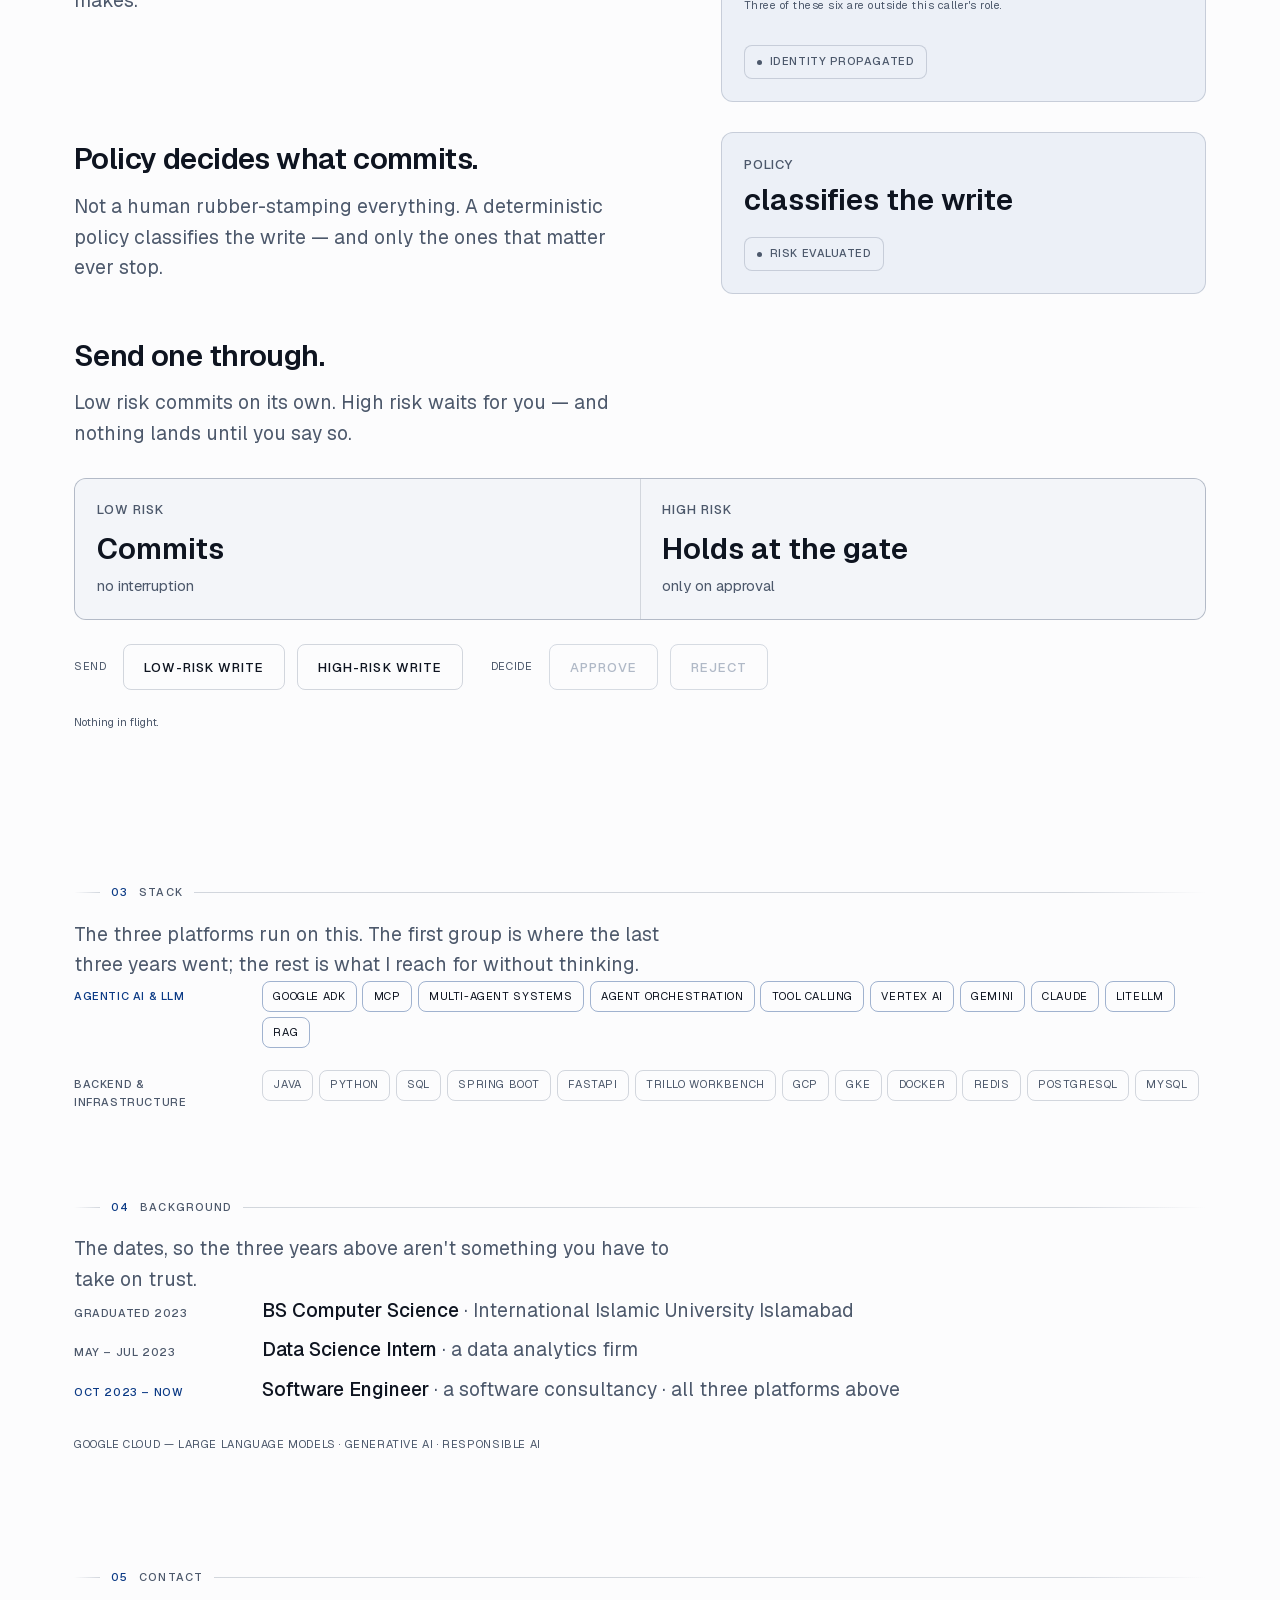
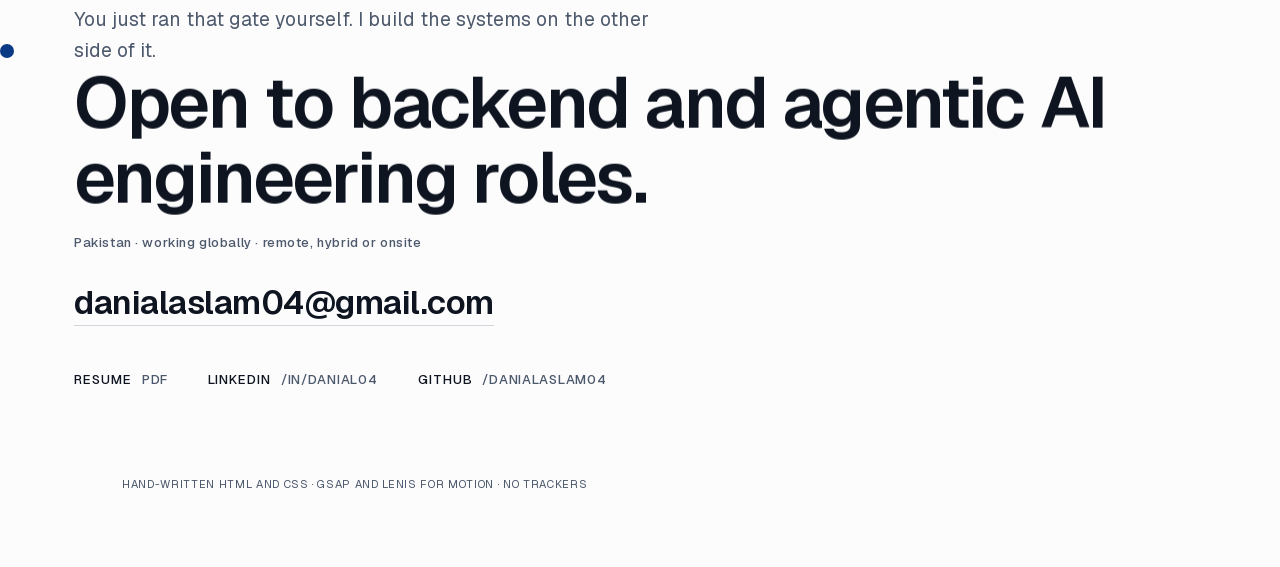
==== commit 000f2bb0: "Refresh /preview/ to bd0c8a0 — scrollbar, copy pass, skip-link fixes" ====
--- a/preview/index.html
+++ b/preview/index.html
@@ -12,14 +12,14 @@
 <meta property="og:type" content="website"/>
 <meta property="og:url" content="https://danialaslam04.github.io/"/>
 <meta property="og:title" content="Muhammad Danial Aslam — Backend &amp; Agentic AI Engineer"/>
-<meta property="og:description" content="Autonomous by default. Gated where it counts."/>
+<meta property="og:description" content="Three production platforms, five LLM agents, three years. Java/Spring Boot, Python/FastAPI, Google Cloud."/>
 <meta property="og:image" content="https://danialaslam04.github.io/assets/og-image.png"/>
 <meta property="og:image:width" content="1200"/>
 <meta property="og:image:height" content="630"/>
 <meta property="og:image:alt" content="Muhammad Danial Aslam — Backend and Agentic AI Engineer"/>
 <meta name="twitter:card" content="summary_large_image"/>
 <meta name="twitter:title" content="Muhammad Danial Aslam — Backend &amp; Agentic AI Engineer"/>
-<meta name="twitter:description" content="Autonomous by default. Gated where it counts."/>
+<meta name="twitter:description" content="Three production platforms, five LLM agents, three years. Java/Spring Boot, Python/FastAPI, Google Cloud."/>
 <meta name="twitter:image" content="https://danialaslam04.github.io/assets/og-image.png"/>
 <meta name="twitter:image:alt" content="Muhammad Danial Aslam — Backend and Agentic AI Engineer"/>
 <meta name="theme-color" content="#070B12"/>
@@ -74,27 +74,11 @@
 <div class="glow glow-a" aria-hidden="true"></div>
 <div class="glow glow-b" aria-hidden="true"></div>
 
-<!-- A second, real orientation device. #rail is aria-hidden and
-     pointer-events:none — decorative by design — so a visitor without a
-     scroll wheel had four links in the bar and nothing else. Real anchors,
-     so middle-click and open-in-new-tab work; labels always visible, because
-     an affordance you have to discover first is not one. -->
-<nav class="sidenav" aria-label="Sections">
-  <ul>
-    <li><a href="#hero"><b aria-hidden="true"></b><span>Top</span></a></li>
-    <li><a href="#work"><b aria-hidden="true">01</b><span>Work</span></a></li>
-    <li><a href="#build"><b aria-hidden="true">02</b><span>Approach</span></a></li>
-    <li><a href="#stack"><b aria-hidden="true">03</b><span>Stack</span></a></li>
-    <li><a href="#background"><b aria-hidden="true">04</b><span>Background</span></a></li>
-    <li><a href="#contact"><b aria-hidden="true">05</b><span>Contact</span></a></li>
-  </ul>
-</nav>
-
 <div id="rail" aria-hidden="true">
   <div class="track"></div><div class="trace"></div><div class="head"></div>
 </div>
 
-<main id="main">
+<main id="main" tabindex="-1">
 
   <!-- ───────────────── 1 · Hero — who, the claim, the proof ─────────────────
        About's bio sentence folds in here. It was a section of its own saying
@@ -104,8 +88,8 @@
       <div class="hero-main">
         <p class="eyebrow rv"><span><b>Backend &amp; Agentic AI Engineer</b></span></p>
         <h1 class="claim rv"><span class="visually-hidden">Muhammad Danial Aslam. </span><span>Autonomous</span> <span>by default.</span> <span class="two">Gated where</span> <span class="two">it counts.</span></h1>
-        <p class="lede hero-bio rv"><span>I build production backend systems and the agentic services that run on top of them.</span></p>
-        <p class="hero-meta rv"><span>Software Engineer · 2023 – present · a software consultancy</span><span>Pakistan · working globally</span></p>
+        <p class="lede hero-bio rv"><span>I build production backend systems and the agentic services that run on top of them — on Trillo Workbench and Google Cloud.</span></p>
+        <p class="hero-meta rv"><span>Software Engineer · 2023 – present</span><span>Pakistan · working globally</span></p>
         <p class="note rv"><span>Scroll — you are the request</span></p>
       </div>
 
@@ -142,29 +126,26 @@
           <p class="panel-k rv"><span>Multi-Tenant Drayage TMS</span></p>
           <p class="panel-pull rv"><span>Email in. Loads out. No human in the flow.</span></p>
           <p class="panel-own">I developed the backend services and the LLM ingestion pipeline.</p>
-          <p class="panel-desc">Orders arrive as email; the pipeline extracts and validates the structured data, runs credit checks, and creates loads.</p>
+          <p class="panel-desc">Freight orders arrive as email; the pipeline extracts and validates the structured data, runs credit checks, and creates the load.</p>
           <ul class="stack"><li>LLM extraction</li><li>Multi-tenancy</li><li>Workflow automation</li></ul>
-          <p class="marker">Private client platform</p>
           </div>
         </li>
         <li class="panel">
           <div class="panel-in">
           <p class="panel-k rv"><span>Business-Acquisition Marketplace</span></p>
-          <p class="panel-pull rv"><span>Five LLM agents on Google ADK. Three roles, each seeing a different slice.</span></p>
+          <p class="panel-pull rv"><span>Five agents. Three roles — buyers, brokers, administrators — each seeing a different slice.</span></p>
           <p class="panel-own">I designed and built the domain backend and the agentic service beside it.</p>
-          <p class="panel-desc">Spring Boot for the domain, Python/FastAPI for the agents. The three roles are buyers, brokers and administrators.</p>
+          <p class="panel-desc">Spring Boot for the domain, Python/FastAPI for the agents.</p>
           <ul class="stack"><li>Spring Boot</li><li>FastAPI</li><li>Google ADK</li><li>Stripe</li><li>Plaid</li></ul>
-          <p class="marker">Private client platform</p>
           </div>
         </li>
         <li class="panel">
           <div class="panel-in">
           <p class="panel-k rv"><span>Concierge Care Platform</span></p>
-          <p class="panel-pull rv"><span>An onboarding agent, a task-planning agent, and a pod matching engine.</span></p>
+          <p class="panel-pull rv"><span>An onboarding agent, a task-planning agent, and a care-team matching engine.</span></p>
           <p class="panel-own">I built all three, and the backend under them.</p>
           <p class="panel-desc">Connects aging-adult clients with field staff. A different control pattern: the planning agent runs autonomously and a coordinator reviews the plan afterwards.</p>
           <ul class="stack"><li>Multi-agent orchestration</li><li>Gusto Embedded Payroll</li><li>Checkr</li></ul>
-          <p class="marker">Private client platform</p>
           </div>
         </li>
       </ol>
@@ -199,7 +180,7 @@
       <div class="stage">
         <div>
           <h3 class="stage-h rv"><span>A role-filtered toolset bounds what it can see.</span></h3>
-          <p class="lede rv"><span>The agent reasons freely inside a boundary it cannot widen. An MCP tool server stamps the caller's identity onto every single call it makes.</span></p>
+          <p class="lede rv"><span>It reasons freely inside a boundary it cannot widen. An MCP tool server stamps the caller's identity onto every call it makes.</span></p>
         </div>
         <div class="unit">
           <span class="k">MCP tool server</span>
@@ -216,7 +197,7 @@
           <!-- Renders complete without JS: the sentence states the rule the
                buttons go on to demonstrate, so a visitor with no script reads
                the claim rather than meeting a dead control. -->
-          <p class="tool-out" role="status" aria-live="polite">Four of these six are outside this caller's role.</p>
+          <p class="tool-out" role="status" aria-live="polite">Three of these six are outside this caller's role.</p>
           <span class="chip"><i aria-hidden="true"></i>identity propagated</span>
         </div>
       </div>
@@ -241,7 +222,7 @@
          as a block rather than a section. -->
     <div id="gate" class="gate-block" data-state="" data-live>
       <h3 class="stage-h gate-h rv"><span>Send one through.</span></h3>
-      <p class="lede rv"><span>Low risk commits on its own. High risk waits for you — and nothing lands until it does.</span></p>
+      <p class="lede rv"><span>Low risk commits on its own. High risk waits for you — and nothing lands until you say so.</span></p>
 
       <div class="verdict">
         <div class="path path-low">
@@ -252,7 +233,7 @@
         <div class="path path-high">
           <span class="pk">High risk</span>
           <span class="pv" data-high-t>Holds at the gate</span>
-          <span class="ps" data-high-s>nothing lands until approved</span>
+          <span class="ps" data-high-s>only on approval</span>
         </div>
       </div>
 
@@ -284,10 +265,6 @@
       <div class="grp">
         <dt>Backend &amp; Infrastructure</dt>
         <dd><ul><li>Java</li><li>Python</li><li>SQL</li><li>Spring Boot</li><li>FastAPI</li><li>Trillo Workbench</li><li>GCP</li><li>GKE</li><li>Docker</li><li>Redis</li><li>PostgreSQL</li><li>MySQL</li></ul></dd>
-      </div>
-      <div class="grp">
-        <dt>Practice</dt>
-        <dd><ul><li>Client engagement</li><li>Requirements discovery</li><li>Ownership</li></ul></dd>
       </div>
     </dl>
   </section>
@@ -306,7 +283,7 @@
          instead of repeating it. -->
     <ol class="timeline">
       <li>
-        <span class="tl-when">2023</span>
+        <span class="tl-when">Graduated 2023</span>
         <span class="tl-what"><b>BS Computer Science</b> · International Islamic University Islamabad</span>
       </li>
       <li>
@@ -318,14 +295,15 @@
         <span class="tl-what"><b>Software Engineer</b> · a software consultancy · all three platforms above</span>
       </li>
     </ol>
-    <p class="certs"><span>Google Cloud — Large Language Models · Generative AI · Responsible AI · Computer Vision Fundamentals · Recommendation Systems</span></p>
+    <p class="certs"><span>Google Cloud — Large Language Models · Generative AI · Responsible AI</span></p>
 </section>
 
   <!-- ───────────────── 6 · Contact — the close ───────────────── -->
   <section id="contact" data-rail="Contact" class="wrap" aria-labelledby="contact-h">
     <div class="terminal" aria-hidden="true"><span class="dot"></span></div>
     <p class="sec-mark"><i>05</i><span>Contact</span></p>
-    <h2 id="contact-h" class="claim rv"><span>Open to backend and agentic-AI engineering roles.</span></h2>
+    <p class="lede sec-lede">You just ran that gate yourself. I build the systems on the other side of it.</p>
+    <h2 id="contact-h" class="claim rv"><span>Open to backend and agentic AI engineering roles.</span></h2>
     <p class="contact-meta rv"><span>Pakistan · working globally · remote, hybrid or onsite</span></p>
     <p class="mail rv"><span><a href="mailto:danialaslam04@gmail.com">danialaslam04@gmail.com</a></span></p>
     <ul class="links">
@@ -338,7 +316,7 @@
 </main>
 
 <footer class="wrap site-foot">
-  <p class="note">Hand-written HTML, CSS and JavaScript · No trackers</p>
+  <p class="note">Hand-written HTML and CSS · GSAP and Lenis for motion · No trackers</p>
 </footer>
 
 <script src="assets/lib/gsap.min.js" defer></script>
--- a/preview/styles.css
+++ b/preview/styles.css
@@ -275,8 +275,18 @@
 
 
 /* ---------- persistent bar: a recruiter must be able to jump ---------- */
-.bar{position:sticky;top:0;z-index:40;background:rgb(var(--void-rgb) / .86);
+/* .86 was legible enough when the bar only sat over the hero. Once it
+   persists on phones and the page scrolls under it everywhere, body text
+   reads straight through the strip — visible at a glance on the first
+   screenshot after the bar went sticky. Near-opaque by default; where
+   backdrop-filter exists it can afford to stay glassy, because the blur is
+   doing the separating rather than the alpha. */
+.bar{position:sticky;top:0;z-index:40;background:rgb(var(--void-rgb) / .94);
   border-bottom:1px solid var(--line)}
+@supports (backdrop-filter: blur(1px)) or (-webkit-backdrop-filter: blur(1px)){
+  .bar{background:rgb(var(--void-rgb) / .72);
+    -webkit-backdrop-filter:blur(14px);backdrop-filter:blur(14px)}
+}
 .bar-in{max-width:1180px;margin-inline:auto;padding:0 24px 0 calc(24px + var(--rail));
   display:flex;align-items:center;gap:16px;min-height:56px}
 @media(max-width:860px){.bar-in{padding-left:16px;padding-right:16px}}
@@ -300,8 +310,8 @@
    is too much of a short viewport and the rail still carries position. Both
    halves were wrong once the page got long: #rail is aria-hidden and
    pointer-events:none, so it carries position for nobody who needs it, and
-   .sidenav starts at 1440 — which left a 7.4-screen phone page with no
-   persistent navigation at all after the first screen. A LinkedIn tap lands
+   .vbar is a pointer control, not navigation — which left a 7.4-screen
+   phone page with no persistent navigation at all after the first screen. A LinkedIn tap lands
    on a phone.
 
    The original trade below was real and is kept rather than deleted: the nav
@@ -361,35 +371,60 @@
 /* Anchors must clear whatever is actually pinned, which is the nav row. */
 @media(max-width:860px){section[id]{scroll-margin-top:calc(var(--bar-nav-h,46px) + 14px)}}
 
-/* ---------- section nav: the orientation device you can actually click ----
-   Mirrors the left rail's position language on the other edge. Below 860 the
-   bar nav takes over and this goes, at the same breakpoint that drops the
-   rail's tick labels — two persistent navs on a phone is one too many. */
-.sidenav{position:fixed;right:28px;top:50%;transform:translateY(-50%);z-index:30}
-/* The number is the mark. Two persistent navs listing the same six
-   destinations needed to be visibly different objects rather than two menus:
-   the bar is a menu of words, this is a position with a count — and the count
-   is the one the dividers already carry in flow, so it is the page's existing
-   language rather than a second one.
-
-   It was 10px at --faint, which measured 2.00:1 dark and 1.93:1 light. On
-   interactive text, in the one affordance built specifically for a visitor
-   who cannot scroll. Quiet is a contrast relationship with the active item,
-   not absolute faintness, so the idle state is --dim at 6.2:1 and the active
-   state separates by accent and weight instead of by the other one fading. */
-.sidenav ul{list-style:none;margin:0;padding:0;display:grid;gap:2px}
-.sidenav a{display:grid;grid-template-columns:17px auto;align-items:center;gap:10px;
-  min-height:30px;padding:3px 4px;
-  font-family:var(--label);font-size:11px;font-weight:500;letter-spacing:.07em;
-  text-transform:uppercase;color:var(--dim);text-decoration:none;
+/* The hero is the exception: it starts directly under the bar, so its anchor
+   has to land at 0 rather than clear of anything. Its margin is therefore the
+   bar's own height, not the nav row's. Desktop was reaching 0 by accident —
+   a 72px margin against a 57px bar clamps negative — while every width under
+   860 landed short by exactly the difference: 47px at 768 and 414, 107px at
+   320-390. Derived, so it holds at whatever height the bar happens to be. */
+#hero{scroll-margin-top:var(--bar-h,0px)}
+/* The skip target had no scroll-margin at all, so it landed the full bar
+   height under the header — 46px on a phone, 57px on desktop. Same derivation
+   as the hero: #main starts directly beneath the bar, so the bar's own height
+   is the clearance. And no ring: this is a container focused programmatically,
+   not a control, and an outline around the entire page is noise rather than
+   feedback — the jump and the new tab order are the confirmation. */
+#main{scroll-margin-top:var(--bar-h,0px)}
+#main:focus{outline:none}
+
+/* ---------- the right-hand scrollbar ----------
+   A control, not a menu. The bar nav answers "take me there"; this answers
+   "where am I and let me drag". It exists because #rail is aria-hidden and
+   pointer-events:none, so the page's only orientation device was unusable
+   by the person who most needs one — someone navigating without a wheel.
+
+   The container does not take pointer events; only the hit strip, the thumb
+   and the marks do. A full-height 46px overlay that swallowed clicks would
+   break the full-bleed work band underneath it. */
+.vbar{position:fixed;right:0;top:0;bottom:0;width:46px;z-index:30;pointer-events:none}
+/* 28px of grab for a 3px line: the whole point is catching it with a mouse. */
+.vbar-hit{position:absolute;right:8px;top:clamp(56px,9vh,96px);bottom:clamp(56px,9vh,96px);
+  width:28px;pointer-events:auto;cursor:pointer;touch-action:none}
+.vbar-hit::before{content:'';position:absolute;left:50%;top:0;bottom:0;width:3px;
+  margin-left:-1.5px;border-radius:2px;background:rgb(var(--line-rgb) / .30)}
+.vbar-thumb{position:absolute;left:50%;top:0;width:7px;margin-left:-3.5px;
+  border-radius:4px;background:var(--ui);will-change:transform;
+  transition:background-color var(--fast) var(--fast-ease)}
+@media (hover:hover){ .vbar-hit:hover .vbar-thumb{background:var(--sig)} }
+.vbar.dragging .vbar-thumb{background:var(--sig)}
+.vbar.dragging .vbar-hit{cursor:grabbing}
+
+.vbar-mark{position:absolute;right:8px;display:flex;align-items:center;justify-content:flex-end;
+  gap:8px;height:24px;margin-top:-12px;pointer-events:auto;cursor:pointer;
+  font-family:var(--label);font-size:10px;font-weight:500;letter-spacing:.07em;
+  text-transform:uppercase;color:var(--dim);white-space:nowrap;
   transition:color var(--fast) var(--fast-ease)}
-.sidenav b{font-weight:500;font-variant-numeric:tabular-nums;text-align:right;
-  transition:color var(--fast) var(--fast-ease)}
-@media (hover:hover){ .sidenav a:hover{color:var(--ink)} }
-.sidenav a:focus-visible{color:var(--ink)}
-.sidenav a[aria-current]{color:var(--sig)}
-.sidenav a[aria-current] b{font-weight:700}
-@media(max-width:1439px){.sidenav{display:none}}
+.vbar-mark i{order:2;width:9px;height:1px;background:currentColor;flex:none;margin-right:9.5px}
+.vbar-mark span{order:1}
+@media (hover:hover){ .vbar-mark:hover{color:var(--ink)} }
+
+/* Re-derived rather than inherited: the labelled nav that lived here needed
+   1440 to clear the 1180 measure. This sits harder against the edge, so the
+   threshold is measured against painted text, not assumed. */
+/* Measured, not assumed: clear by 47px at 1360 and tight to 7px at 1280.
+   Better reach than the 1440 the labelled nav needed. */
+@media(max-width:1359px){.vbar{display:none}}
+@media(prefers-reduced-motion:reduce){.vbar-thumb{will-change:auto}}
 
 /* ---------- hero: argument left, proof right ---------- */
 .hero-grid{display:grid;gap:clamp(40px,5vw,72px);align-items:center}
@@ -620,8 +655,6 @@
 .panel-own{font-size:var(--t-body);color:var(--ink);max-width:48ch;margin:0 0 1rem;
   font-weight:500;line-height:1.5}
 .panel-desc{font-size:var(--t-body);color:var(--dim);max-width:48ch;margin:0}
-.marker{font-family:var(--label);font-size:var(--m-sm);letter-spacing:.08em;text-transform:uppercase;
-  color:var(--dim);margin:1.25rem 0 0;padding-top:.7rem;border-top:1px solid var(--line);max-width:18ch}
 .stack{list-style:none;display:flex;flex-wrap:wrap;gap:.4rem;margin:1.1rem 0 0;padding:0;
   font-family:var(--label);font-size:var(--m-sm);letter-spacing:.055em;text-transform:uppercase;color:var(--dim)}
 .stack li{border:1px solid var(--line);border-radius:var(--r-sm);padding:.3rem .6rem}
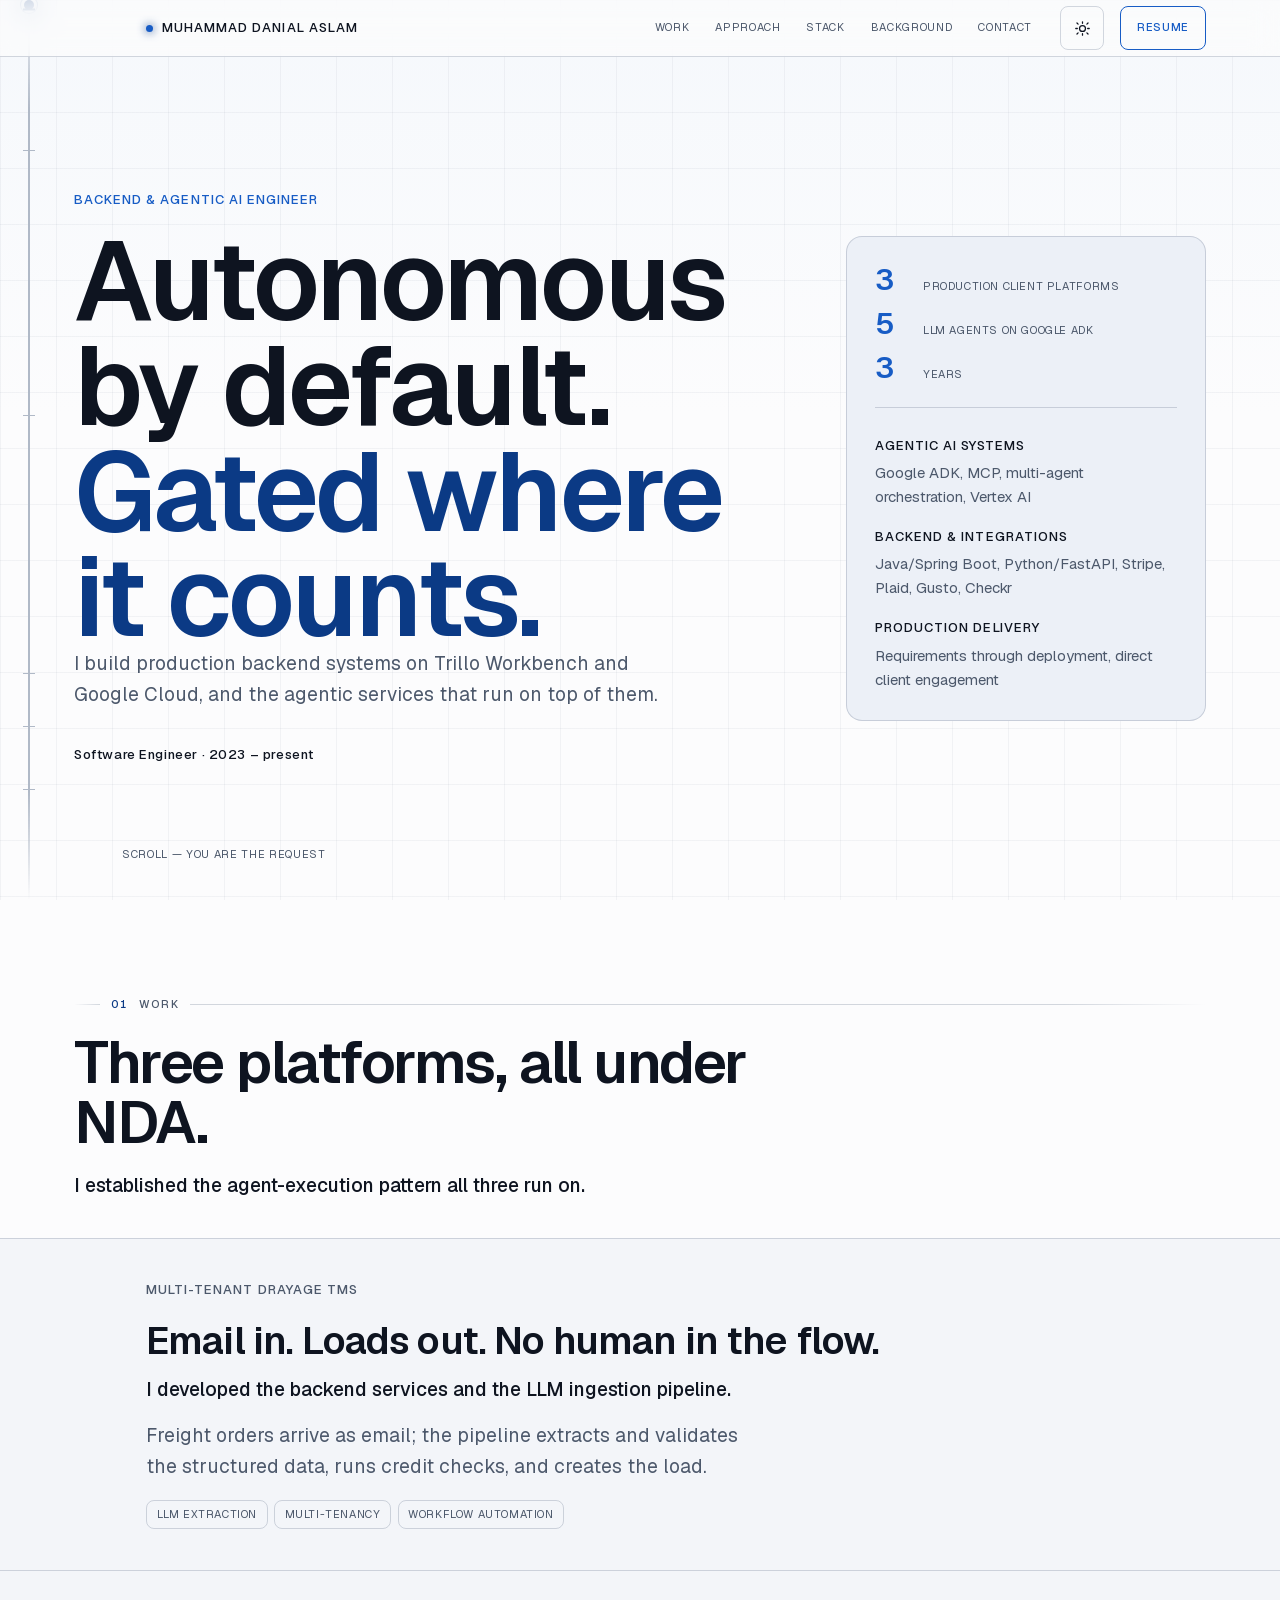
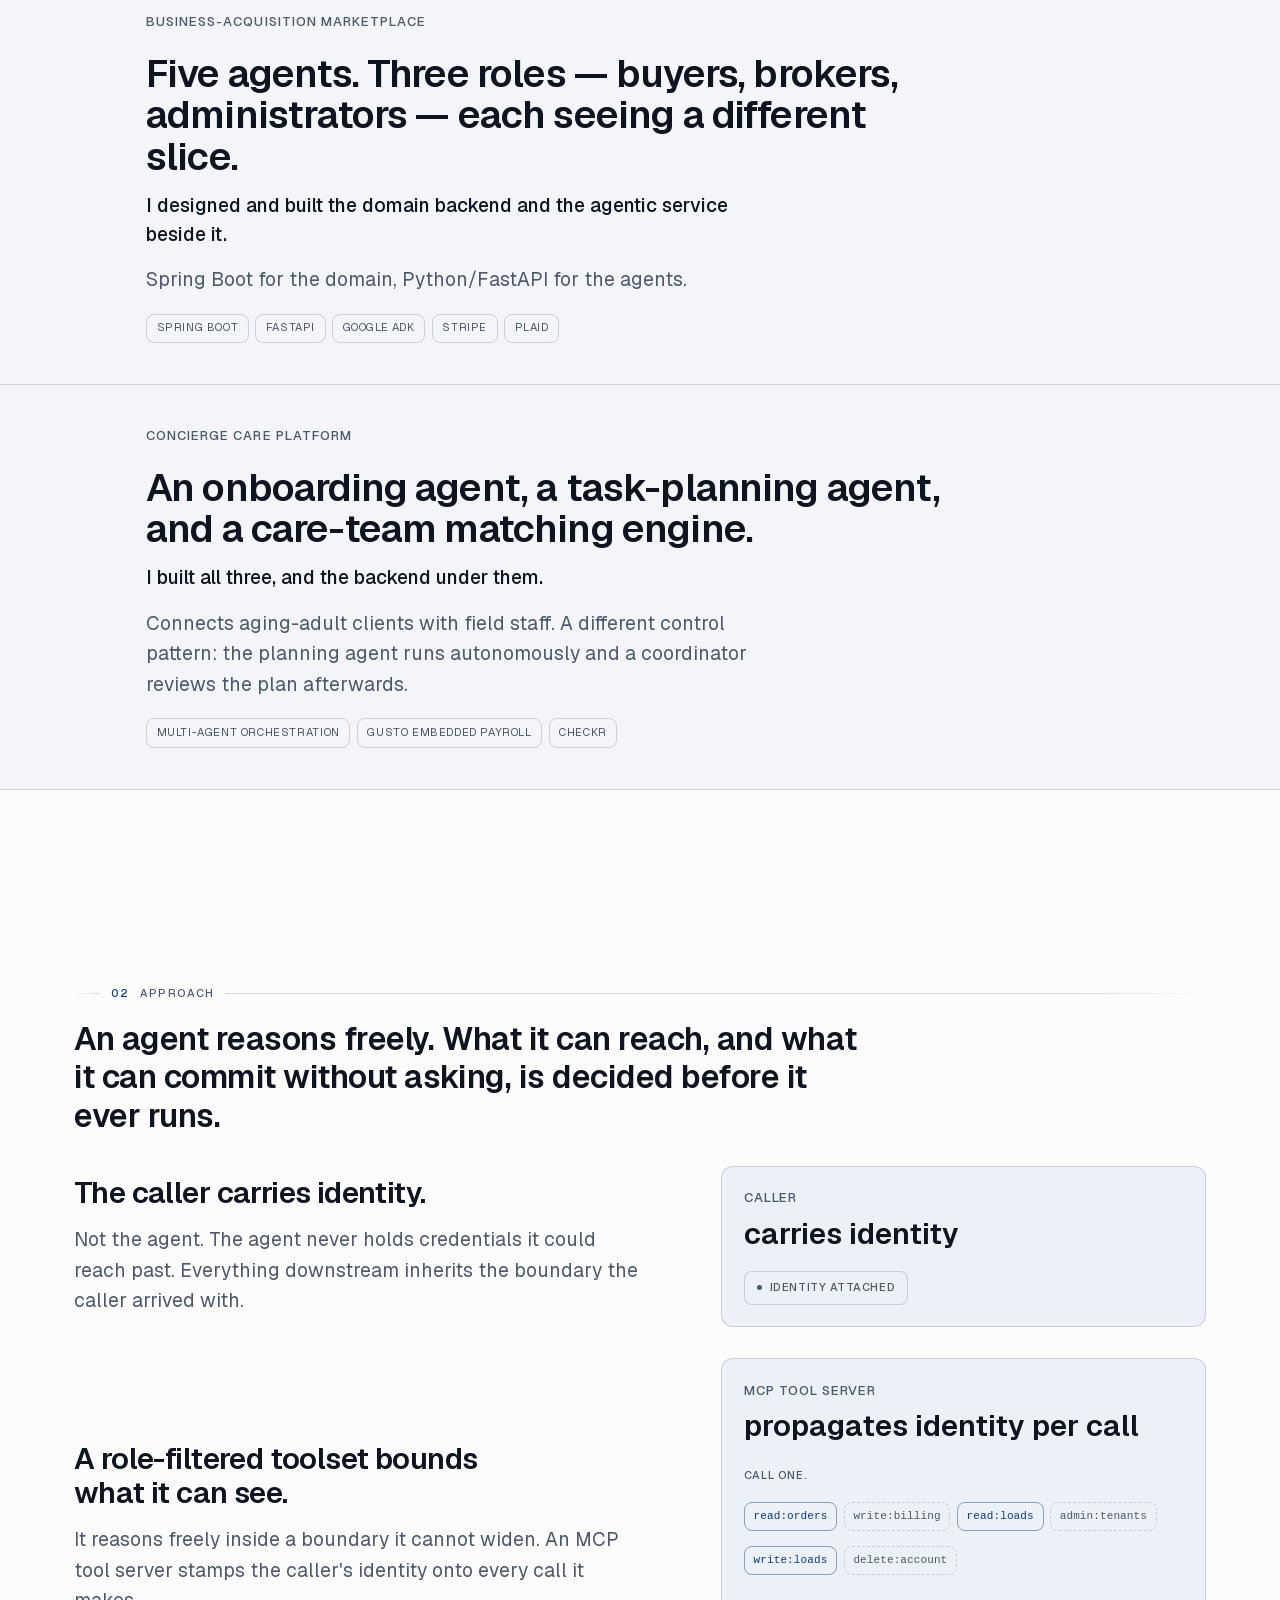
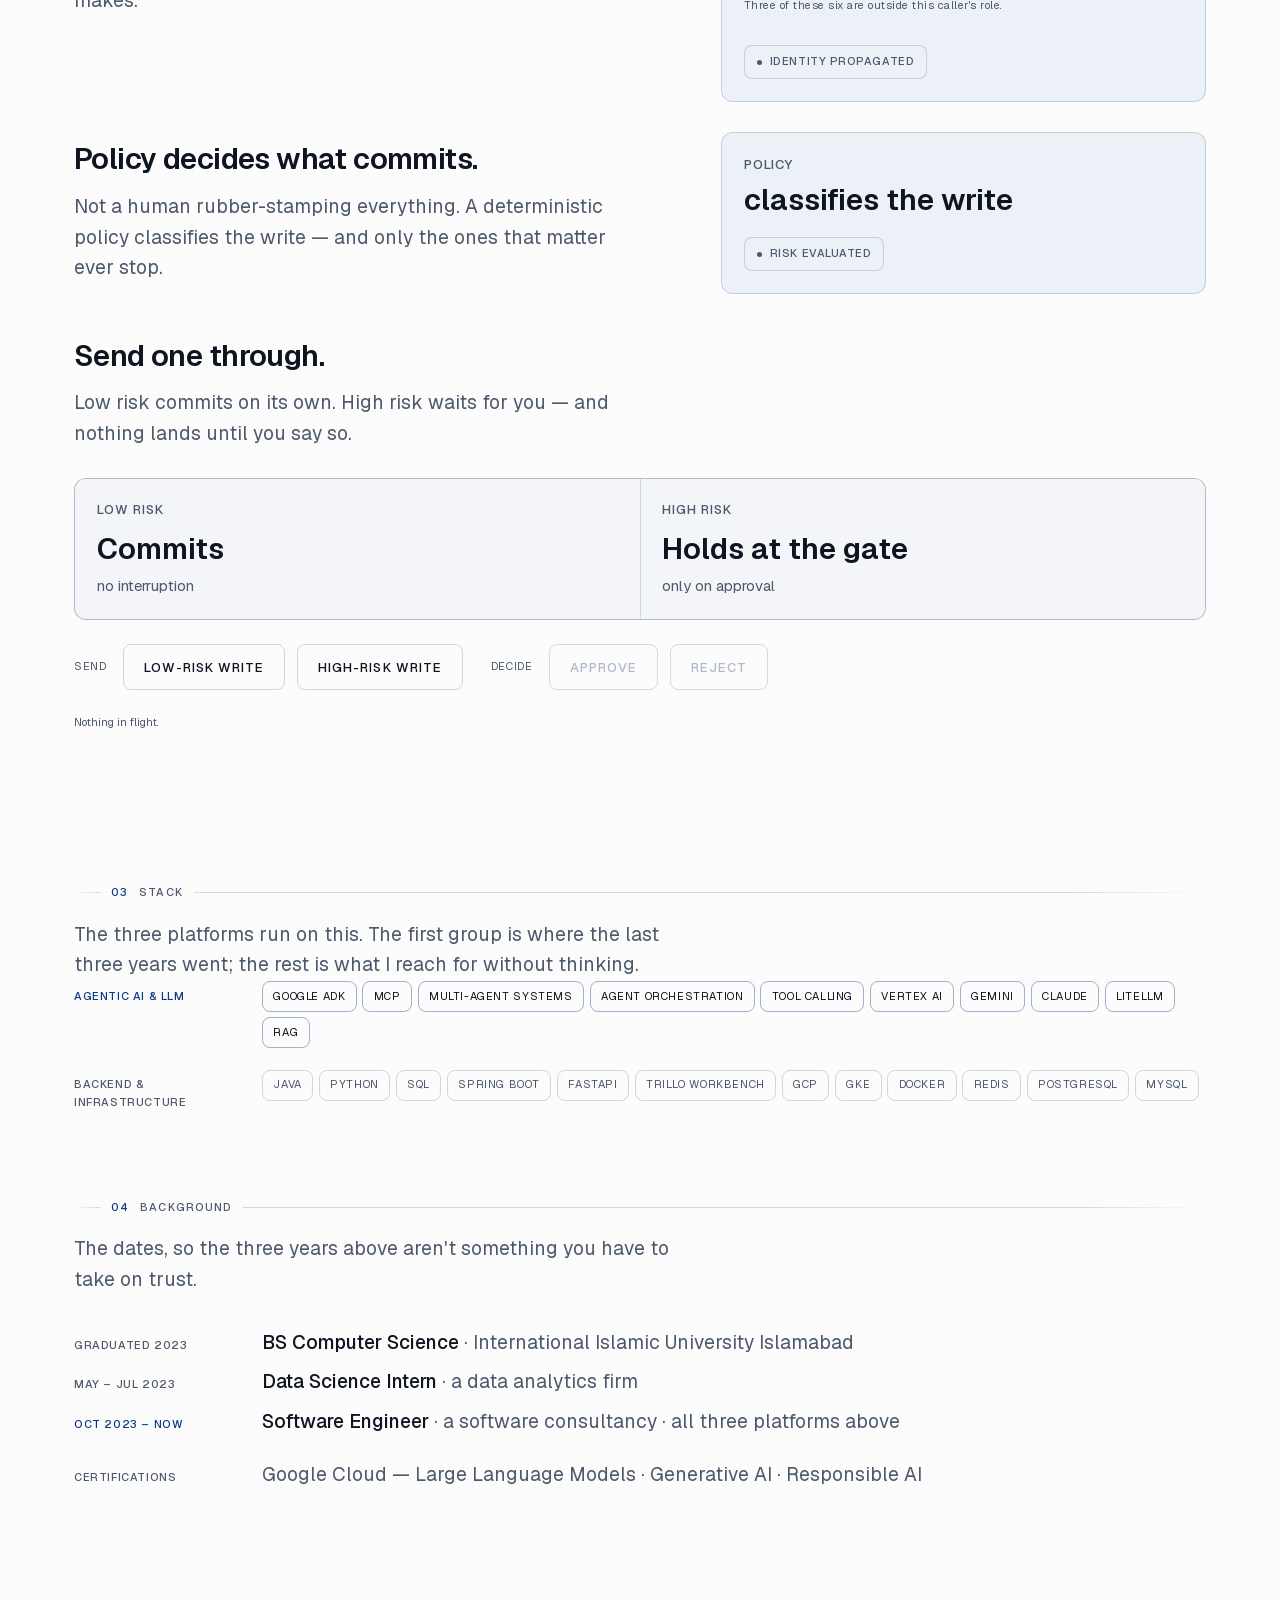
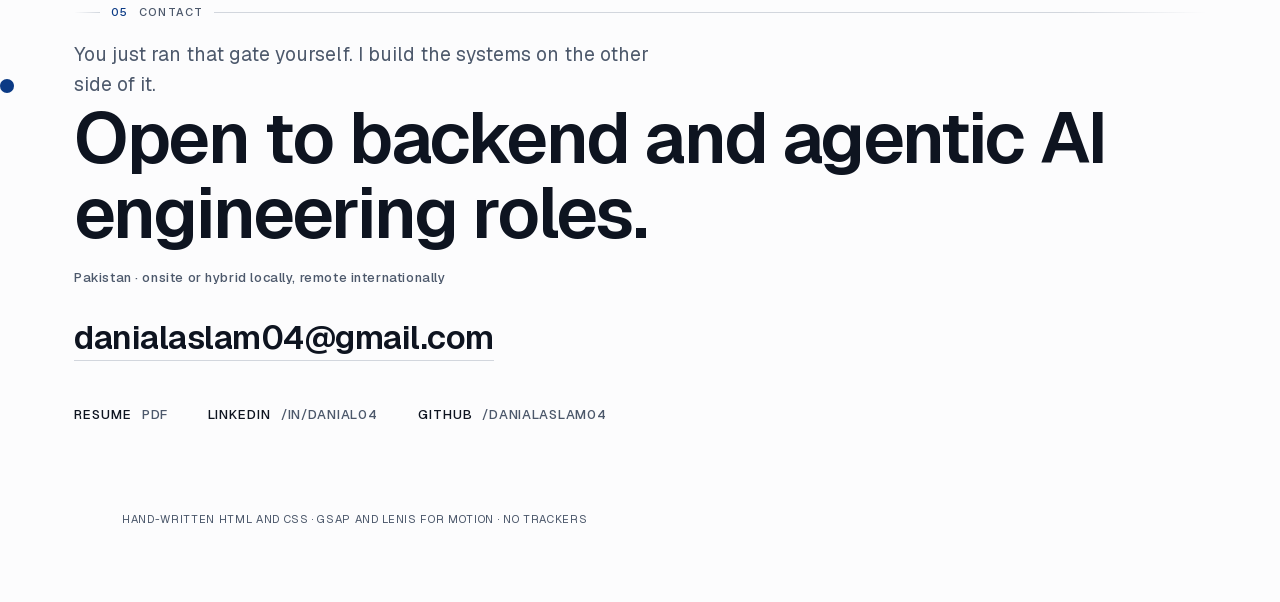
==== commit 6cb3d3e3: "Refresh /preview/ to 7cb171f — hero alignment, C11, dek, section 04 spacing" ====
--- a/preview/index.html
+++ b/preview/index.html
@@ -88,8 +88,8 @@
       <div class="hero-main">
         <p class="eyebrow rv"><span><b>Backend &amp; Agentic AI Engineer</b></span></p>
         <h1 class="claim rv"><span class="visually-hidden">Muhammad Danial Aslam. </span><span>Autonomous</span> <span>by default.</span> <span class="two">Gated where</span> <span class="two">it counts.</span></h1>
-        <p class="lede hero-bio rv"><span>I build production backend systems and the agentic services that run on top of them — on Trillo Workbench and Google Cloud.</span></p>
-        <p class="hero-meta rv"><span>Software Engineer · 2023 – present</span><span>Pakistan · working globally</span></p>
+        <p class="lede hero-bio rv"><span>I build production backend systems on Trillo Workbench and Google Cloud, and the agentic services that run on top of them.</span></p>
+        <p class="hero-meta rv"><span>Software Engineer · 2023 – present</span></p>
         <p class="note rv"><span>Scroll — you are the request</span></p>
       </div>
 
@@ -295,7 +295,7 @@
         <span class="tl-what"><b>Software Engineer</b> · a software consultancy · all three platforms above</span>
       </li>
     </ol>
-    <p class="certs"><span>Google Cloud — Large Language Models · Generative AI · Responsible AI</span></p>
+    <p class="certs"><span class="tl-when">Certifications</span><span>Google Cloud — Large Language Models · Generative AI · Responsible AI</span></p>
 </section>
 
   <!-- ───────────────── 6 · Contact — the close ───────────────── -->
@@ -304,7 +304,7 @@
     <p class="sec-mark"><i>05</i><span>Contact</span></p>
     <p class="lede sec-lede">You just ran that gate yourself. I build the systems on the other side of it.</p>
     <h2 id="contact-h" class="claim rv"><span>Open to backend and agentic AI engineering roles.</span></h2>
-    <p class="contact-meta rv"><span>Pakistan · working globally · remote, hybrid or onsite</span></p>
+    <p class="contact-meta rv"><span>Pakistan · onsite or hybrid locally, remote internationally</span></p>
     <p class="mail rv"><span><a href="mailto:danialaslam04@gmail.com">danialaslam04@gmail.com</a></span></p>
     <ul class="links">
       <li><a href="assets/Muhammad-Danial-Aslam-Resume.pdf" target="_blank" rel="noopener noreferrer">Resume <em>PDF</em></a></li>
--- a/preview/styles.css
+++ b/preview/styles.css
@@ -441,7 +441,14 @@
    proof, then the elaboration. The panel keeps its card; splitting the
    numbers out of it would cost the dossier treatment to save nothing. */
 @media(max-width:1179px){
-  .hero-grid{display:flex;flex-direction:column;gap:0}
+  /* align-items:stretch is load-bearing. The grid above sets align-items:
+     center, where it centres two columns on the BLOCK axis. Switching this
+     container to a column flex so the children could be ordered silently
+     changed that property's axis to the inline one, so every hero child
+     shrink-wrapped and centred itself — at 1179 they sat at 468, 264, 320,
+     472 and 354 while every section below was at 24. The declaration never
+     changed; what it meant changed underneath it. */
+  .hero-grid{display:flex;flex-direction:column;gap:0;align-items:stretch}
   .hero-main{display:contents}
   .eyebrow{order:1}
   #hero .claim{order:2}
@@ -592,7 +599,11 @@
 .stage-h{font-family:var(--display);font-weight:600;font-size:var(--t-value);
   line-height:1.15;letter-spacing:-.02em;margin:0 0 1rem;max-width:24ch}
 .hero-bio{margin-top:1.25rem}
+/* In Background this introduces a list whose rows are .55rem apart, so the
+   lede needs to sit further from row one than the rows sit from each other
+   or it reads as the first entry rather than the introduction. */
 .sec-lede{margin:0 0 1.4rem;max-width:46ch}
+#background .sec-lede{margin-bottom:2rem}
 /* The thesis that heads How I build is a 110-character sentence. At --t-head
    against an 18ch measure it set as seven lines of display type — a heading
    the height of a screen, which is the single largest piece of air the
@@ -784,8 +795,15 @@
 .tl-what{font-size:var(--t-body);color:var(--dim);max-width:52ch}
 .tl-what b{color:var(--ink);font-weight:500}
 .tl-now .tl-when{color:var(--sig)}
-.certs{font-family:var(--label);font-size:var(--m-sm);letter-spacing:.055em;text-transform:uppercase;
-  color:var(--dim);margin:1.75rem 0 0;max-width:none;line-height:2}
+/* Same micro-type as the date column, same left edge, directly under the
+   last row and unlabelled — it scanned as a fourth timeline entry whose date
+   had run long. It now sits in the band's own grid with a label where a date
+   would be, so it is explicitly not one. */
+.certs{display:grid;grid-template-columns:minmax(0,164px) minmax(0,1fr);
+  gap:.2rem 1.5rem;align-items:baseline;margin:1.5rem 0 0;max-width:none}
+@media(max-width:700px){.certs{grid-template-columns:1fr;gap:.1rem}}
+.certs .tl-when{white-space:nowrap}
+.certs span:last-child{font-size:var(--t-body);color:var(--dim);line-height:1.5}
 
 /* ---------- 8 · contact: arrival ---------- */
 #contact{position:relative}
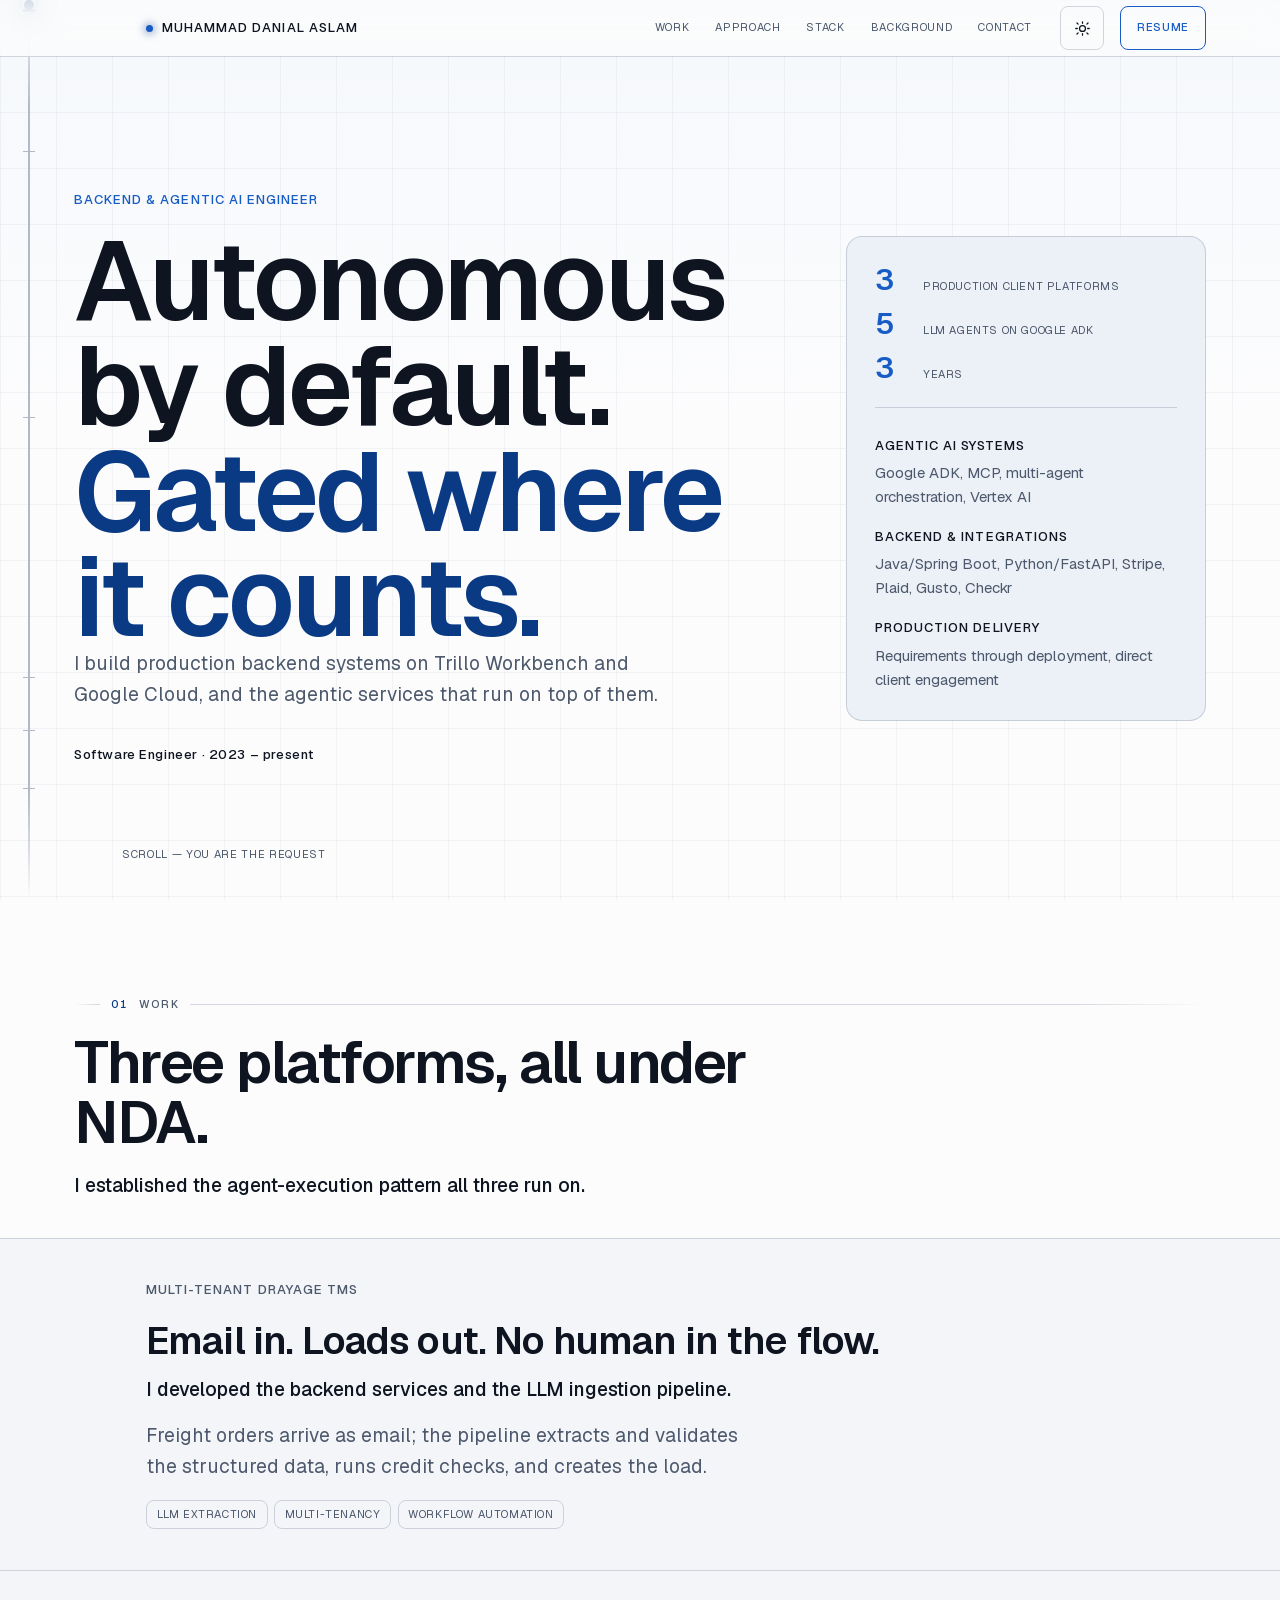
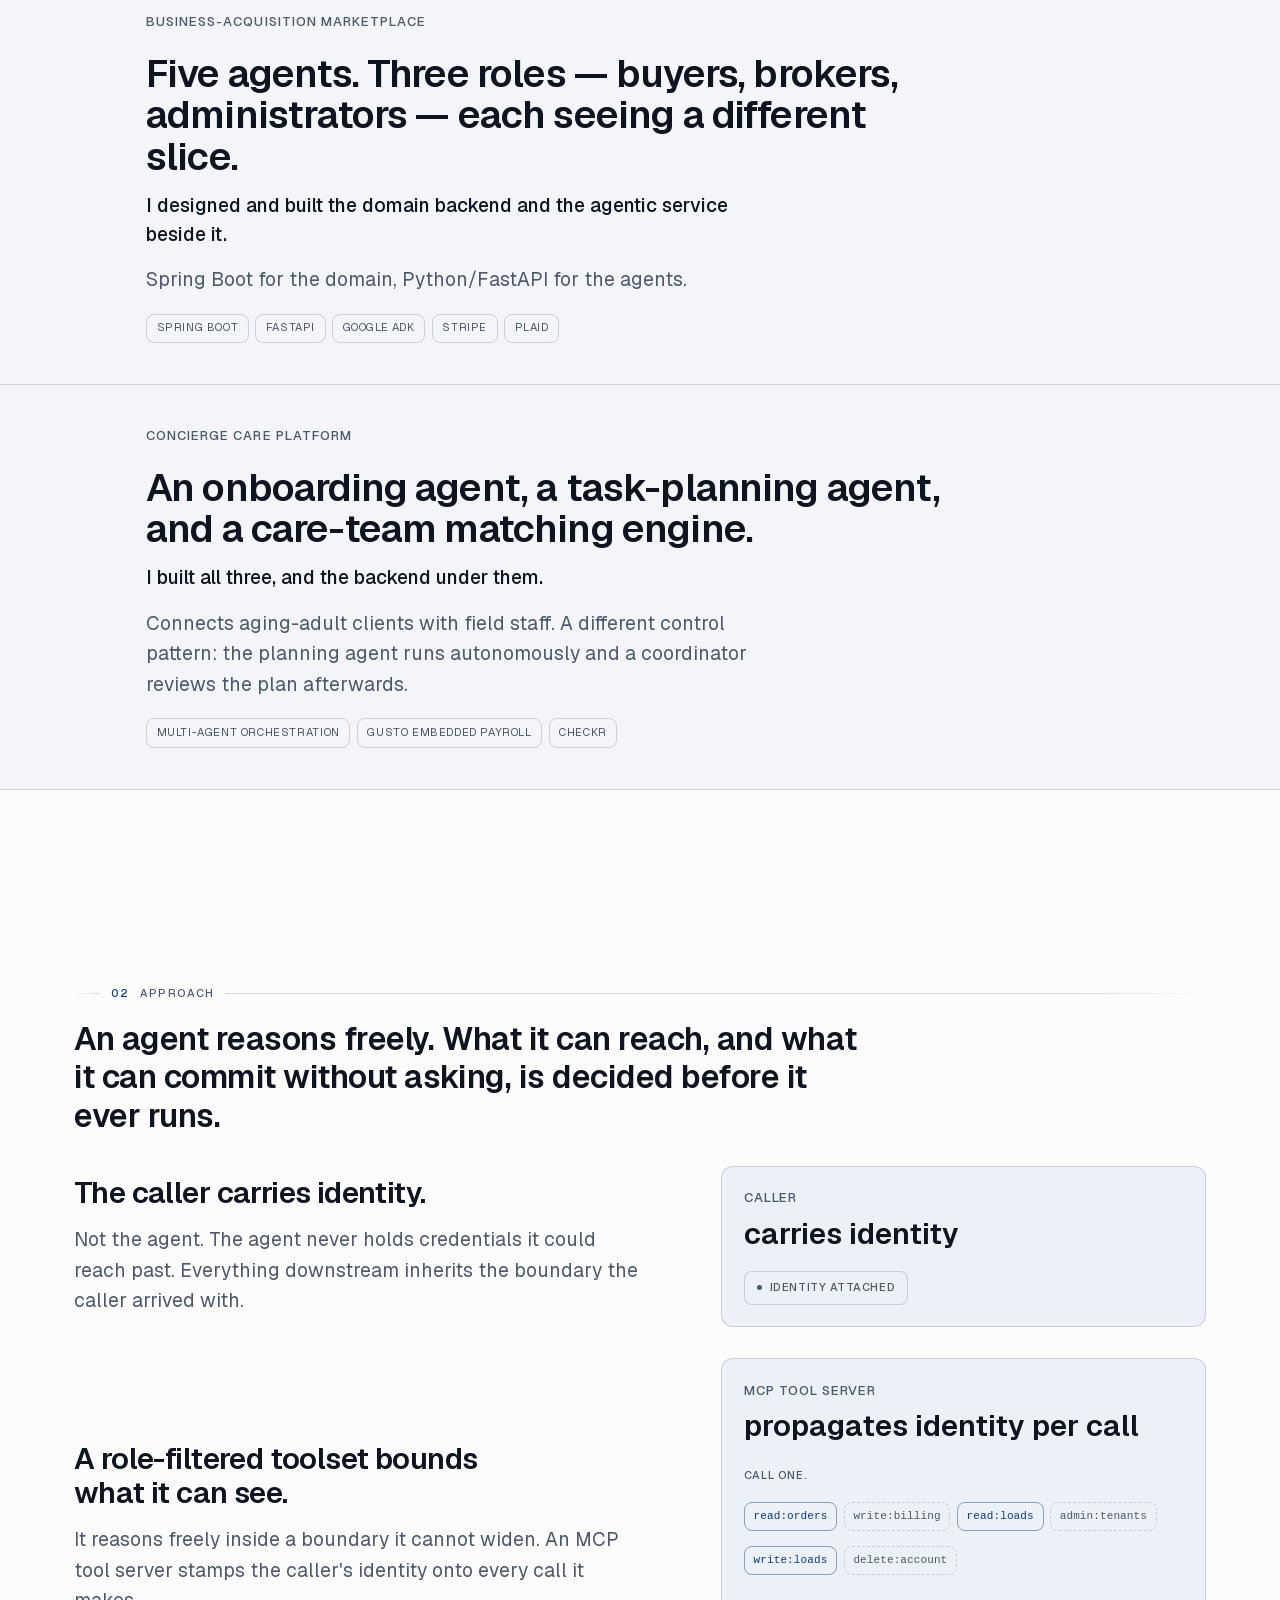
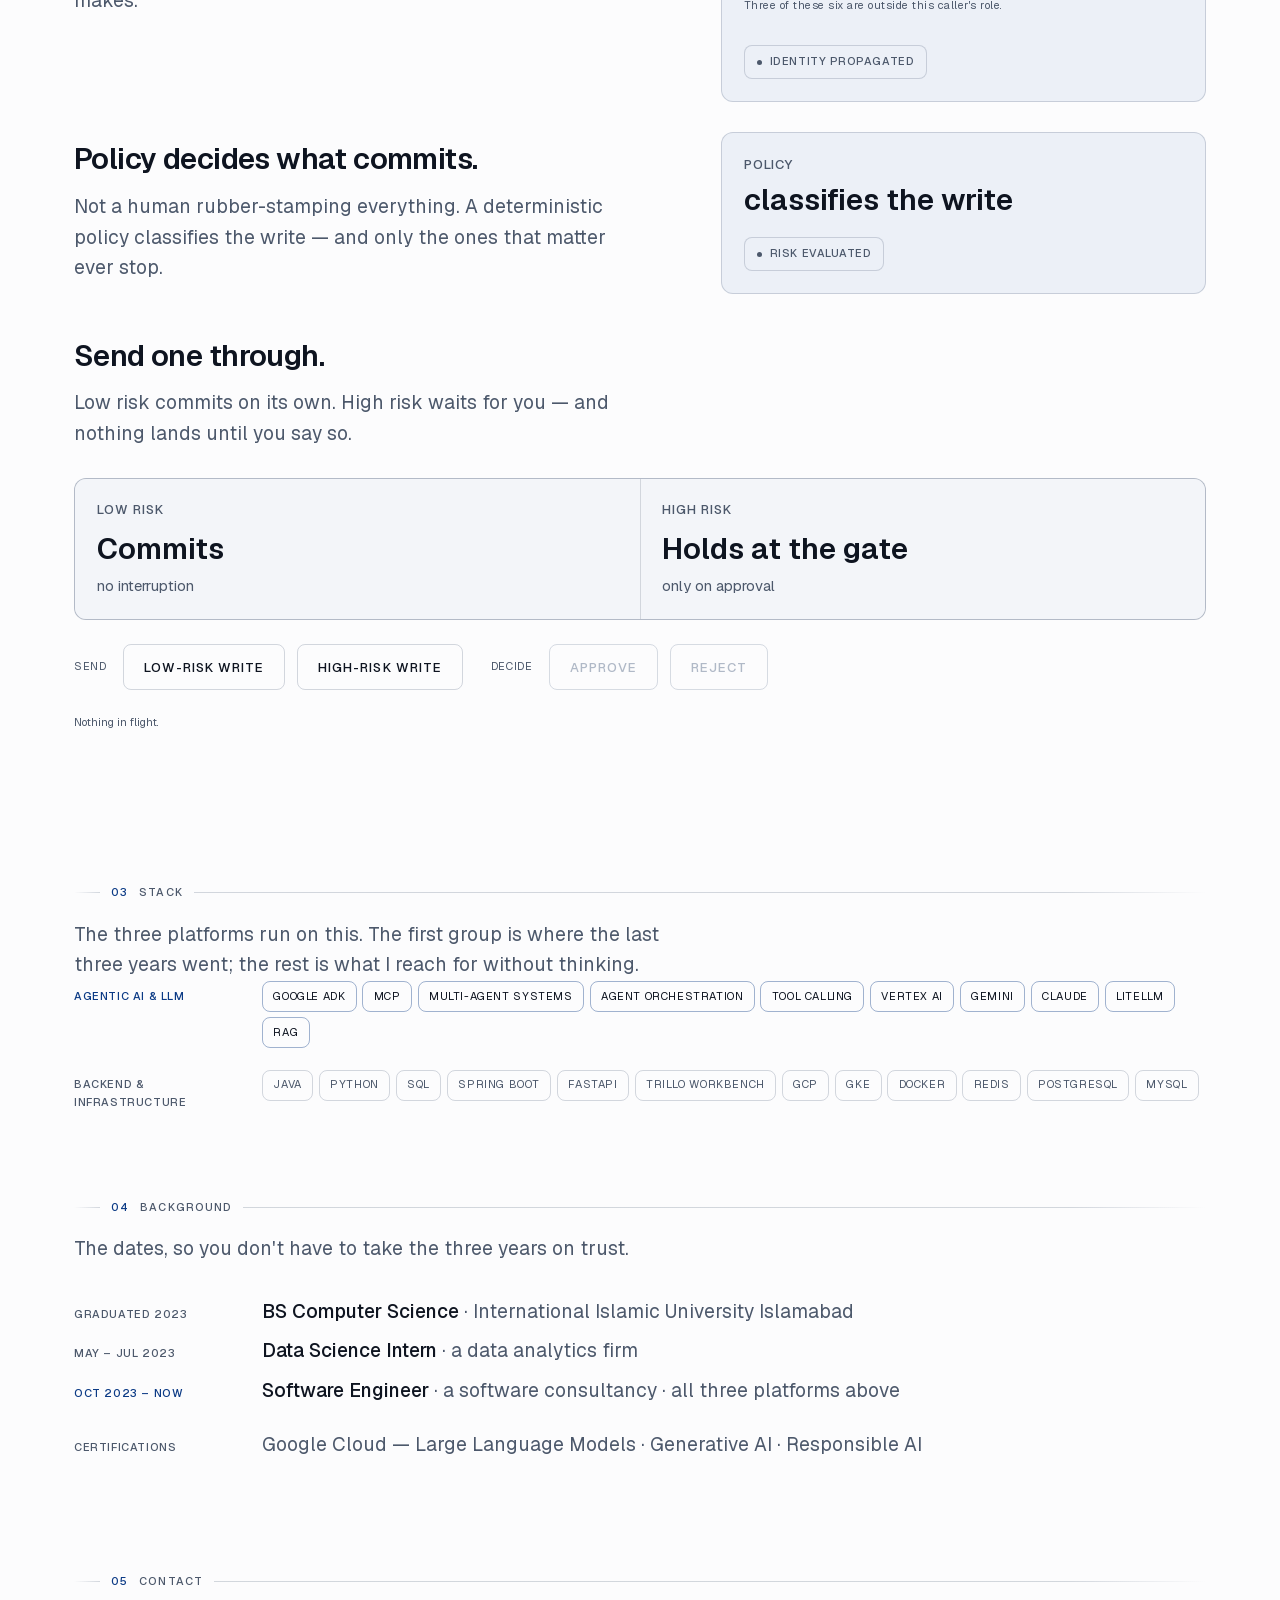
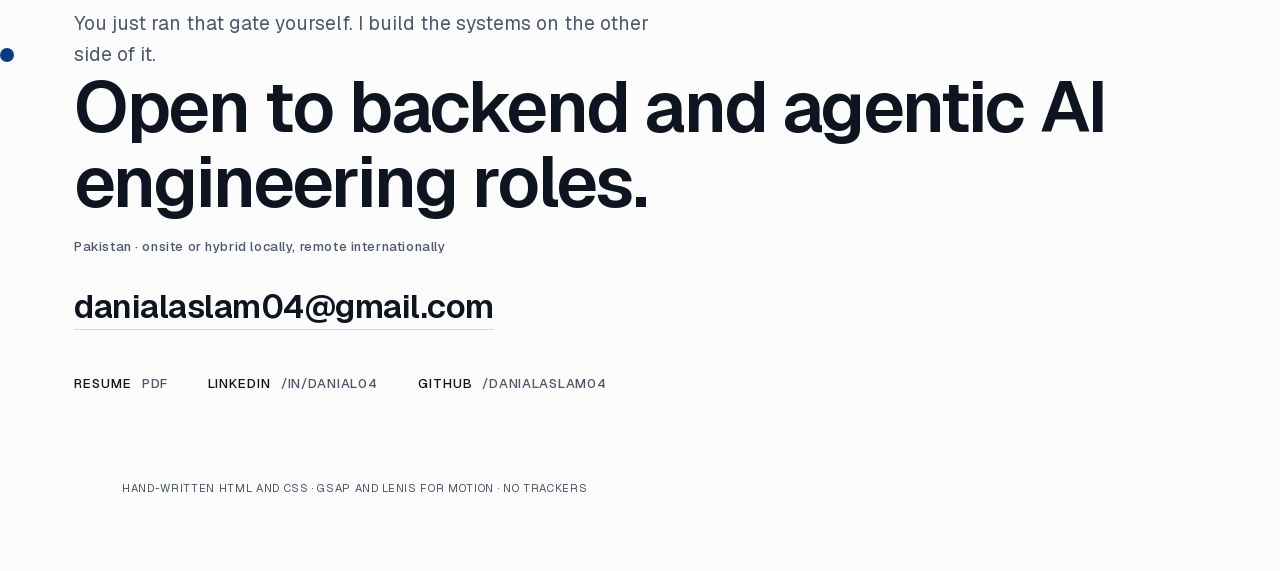
==== commit 14a29f17: "Refresh /preview/ to 2afb72d — two-row phone header, nav tightening, focus-snap fix" ====
--- a/preview/index.html
+++ b/preview/index.html
@@ -53,7 +53,7 @@
 
 <header class="bar">
   <div class="bar-in">
-    <a class="bar-id" href="#hero"><span class="bar-dot" aria-hidden="true"></span><span class="bar-name">Muhammad Danial Aslam</span></a>
+    <a class="bar-id" href="#hero"><span class="bar-dot" aria-hidden="true"></span><span class="bar-name"><span class="bar-given">Muhammad </span>Danial Aslam</span></a>
     <nav class="bar-nav" aria-label="Primary">
       <ul>
         <li><a href="#work">Work</a></li>
@@ -275,7 +275,7 @@
        from nowhere there; here it is among the things it belongs with. -->
   <section id="background" data-rail="Background" class="wrap quiet" aria-labelledby="bg-h">
     <h2 id="bg-h" class="sec-mark"><i>04</i><span>Background</span></h2>
-    <p class="lede sec-lede">The dates, so the three years above aren't something you have to take on trust.</p>
+    <p class="lede sec-lede">The dates, so you don't have to take the three years on trust.</p>
     <!-- A band, not a list. The three platforms are bullets under one job in
          the CV; presenting them as freestanding was R2, and the dates fix it
          structurally rather than by disclaimer. Oct 2023 to now is exactly
--- a/preview/styles.css
+++ b/preview/styles.css
@@ -89,6 +89,14 @@
      one payoff the page builds to; at 120ms it would be over before the eye
      caught it. */
   --result:300ms;
+
+  /* Static fallbacks, overwritten by the measured value in script.js. With
+     a 0px fallback the hero's calc(100svh - var(--bar-h)) resolved to a full
+     100svh under a bar that is in flow, so with JS off the hero overflowed
+     by the bar's whole height — a correctness bug, not a layout preference.
+     These are the measured heights at each breakpoint; JS refines them. */
+  --bar-h:57px;
+  --bar-nav-h:46px;
 
   --grid:56px;
   --grid-rgb:148 163 184;
@@ -327,7 +335,18 @@
    desktop bar while the mobile one wraps to three rows, so the trade it
    refused was three times the one it had measured. */
 @media(max-width:860px){
+  :root{--bar-h:106px}      /* two rows: identity+CTA, then the nav row */
   #rail{display:none}
+  /* The header wrapped to three rows under 414, and the middle one carried
+     nothing but RESUME — 56px of bar to hold one 83px button. The cost was
+     the brand: "Muhammad Danial Aslam" is 215px of a 288px row, so nothing
+     could sit beside it and the toggle.
+
+     The given name is hidden visually, not removed, so the link's accessible
+     name stays the full one and the visible text remains a substring of it.
+     Two rows at every phone width, and the row that goes was pure chrome. */
+  .bar-given{position:absolute;width:1px;height:1px;margin:-1px;padding:0;
+    overflow:hidden;clip:rect(0 0 0 0);clip-path:inset(50%);white-space:nowrap;border:0}
   /* Sticky with a negative offset, so the identity row scrolls away and only
      the nav row pins. The whole bar is 166px at 320-390 — a fifth to a
      quarter of a phone viewport — and pinning all of it would trade "no
@@ -353,7 +372,12 @@
   .bar-nav li{scroll-snap-align:start}
   .bar-nav ul::-webkit-scrollbar{display:none}
   .bar-nav li{flex:none}
-  .bar-nav a{padding:10px 8px;letter-spacing:.045em}
+  /* Five links never fit a phone row — 354px of links in a 256px track at
+     320 — so the strip scrolls and the mask says so. But at 320 the last
+     link began entirely off-screen, and a fade over nothing reads as the row
+     simply ending. Tighter here so some of CONTACT is always showing: a
+     partial word is an affordance, an absent one is not. */
+  .bar-nav a{padding:10px 6px;letter-spacing:.03em}
   /* The scrollbar is suppressed, so without this nothing says the row
      continues — a link cut mid-word reads as a rendering fault rather than
      as more content. Decorative: no mask support simply means no fade. */
@@ -365,6 +389,11 @@
      dissolve its focus ring. The affordance is for pointer users; they are
      not the ones it would harm. */
   .bar-nav:focus-within{-webkit-mask-image:none;mask-image:none}
+  /* Snap and keyboard focus fight: scrollIntoView puts the link flush, then
+     proximity snapping pulls back to the nearest snap point and leaves it
+     6px short — measured on Background. Snap is a pointer affordance, so it
+     stands down for the keyboard, exactly as the mask does. */
+  .bar-nav:focus-within ul{scroll-snap-type:none}
 }
 /* Anchor jumps must clear the sticky bar. */
 section[id]{scroll-margin-top:72px}
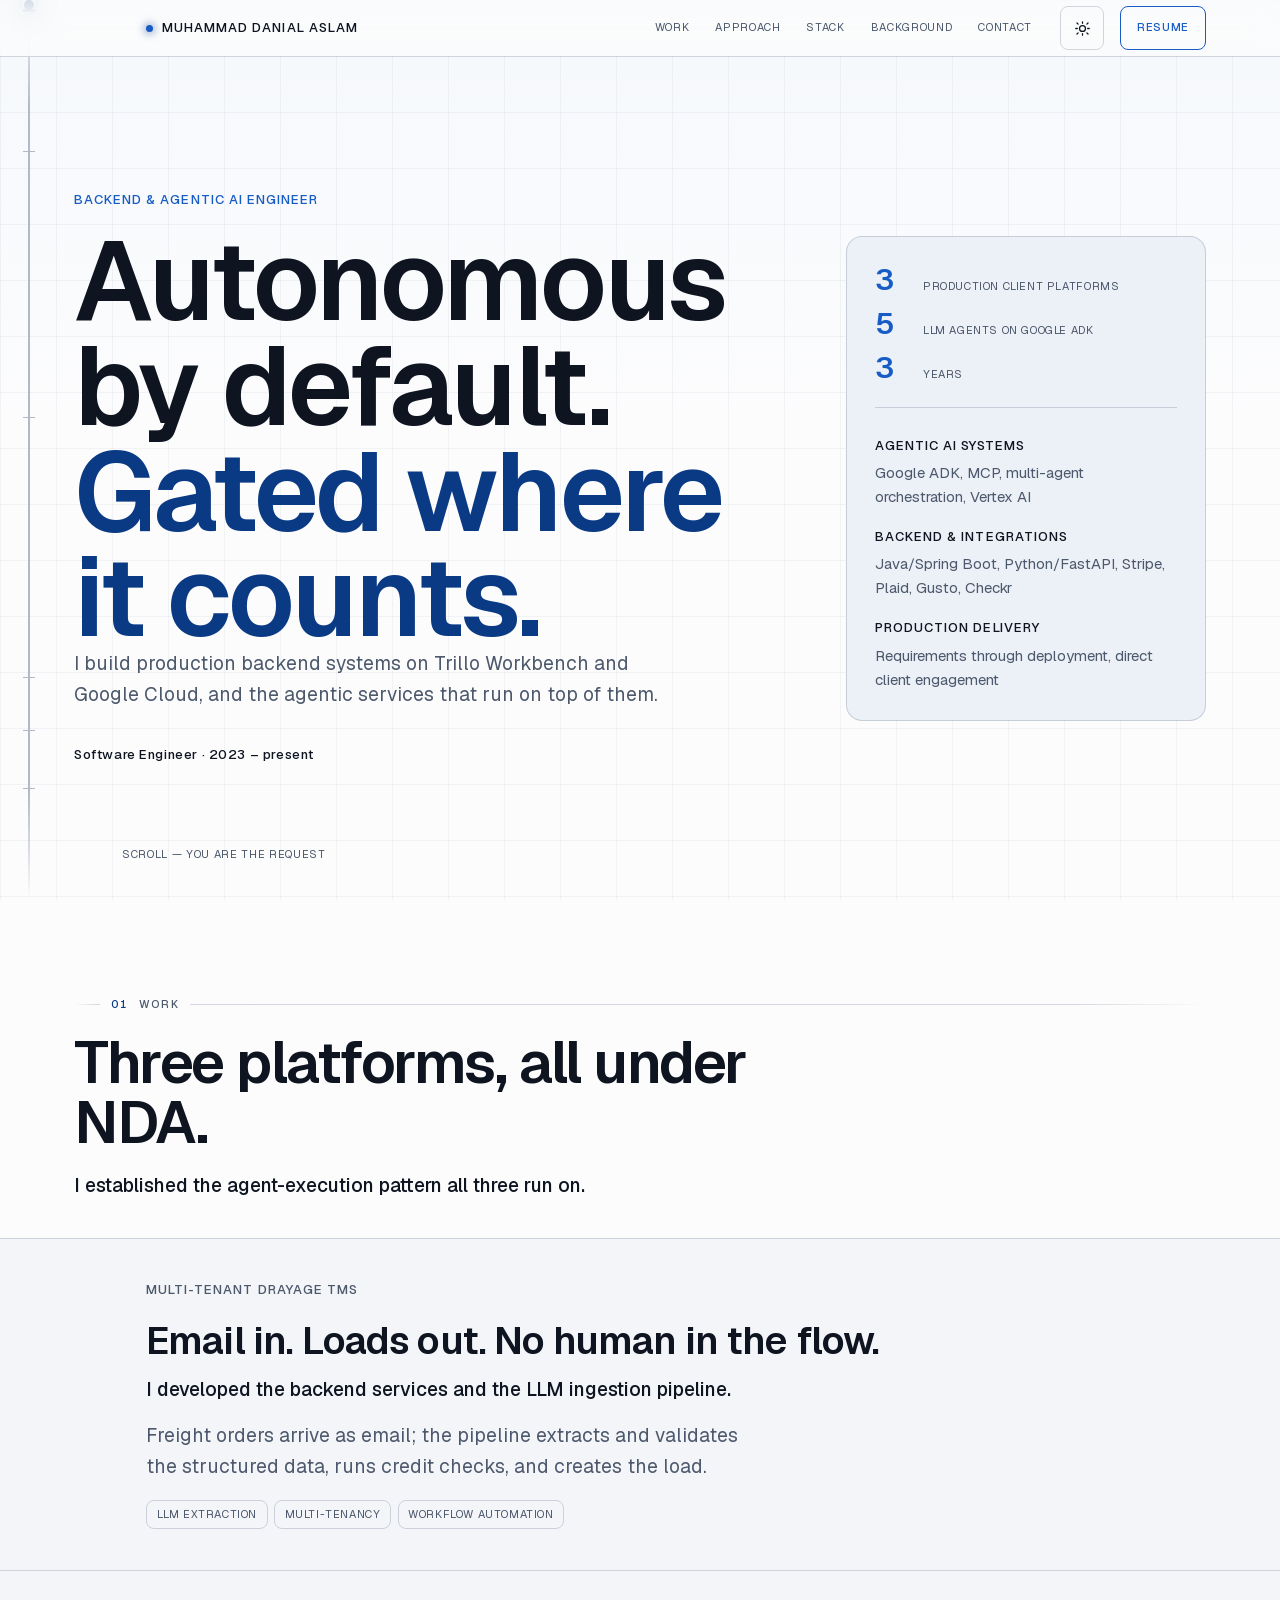
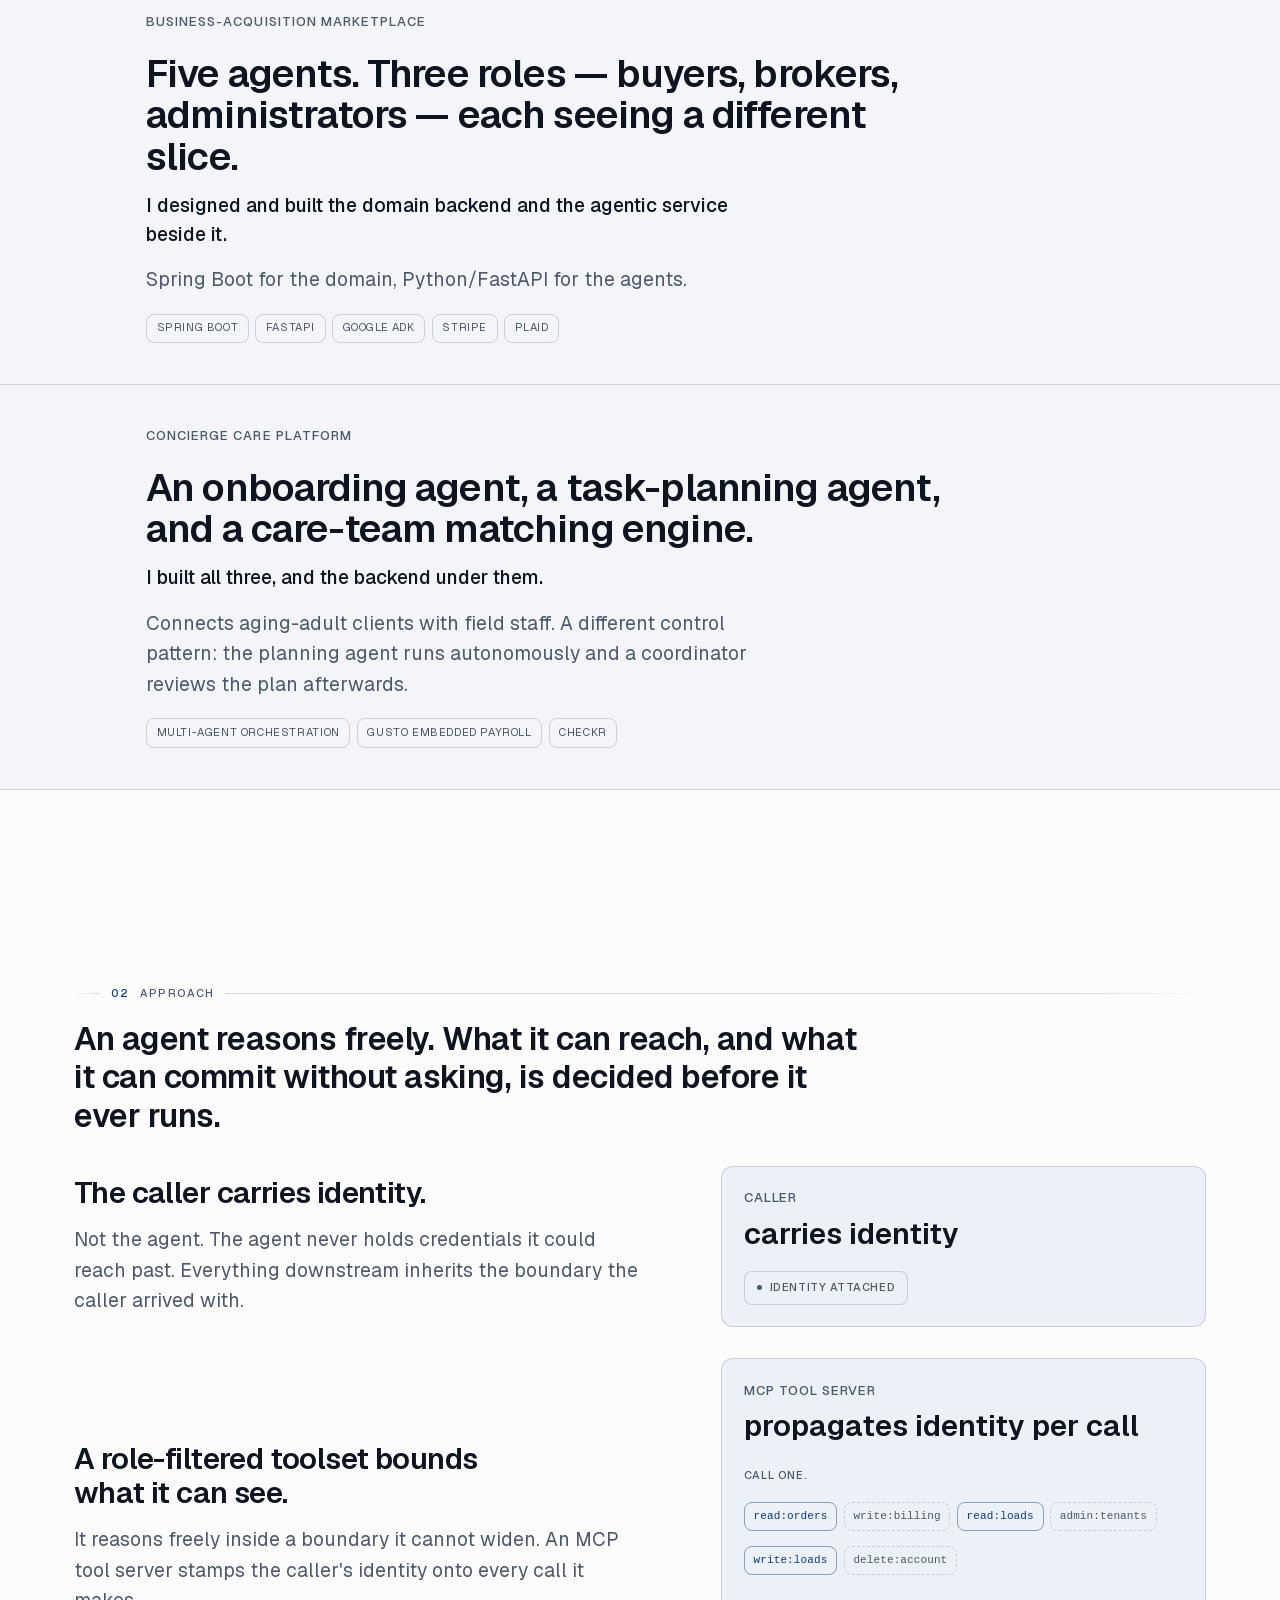
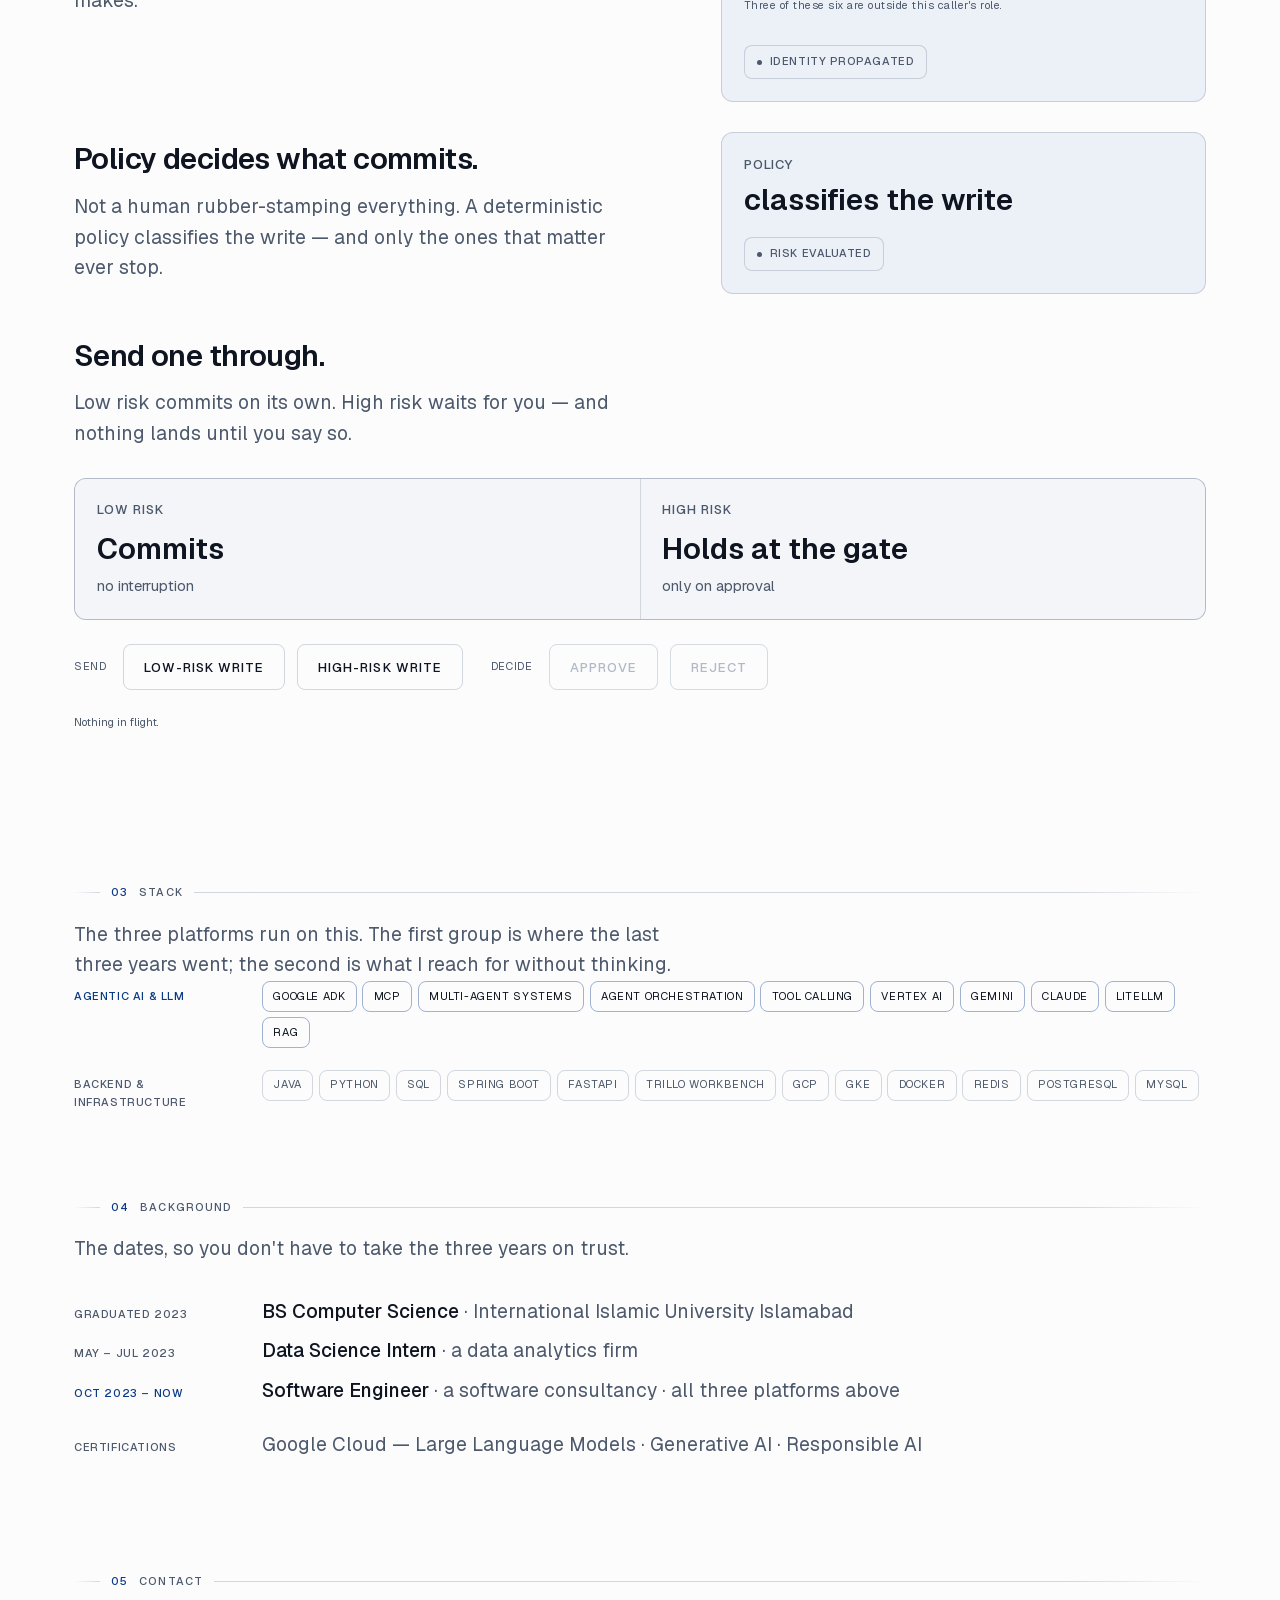
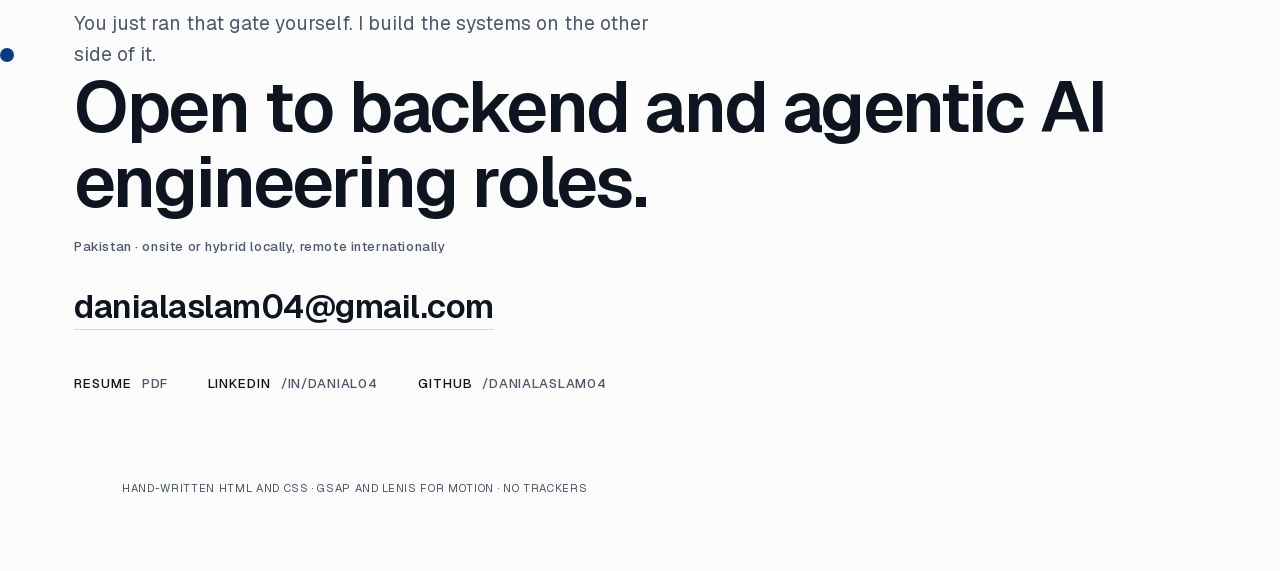
==== commit e0003a10: "Refresh /preview/ to 7cb95c9 — JSON-LD country, Stack lede referent" ====
--- a/preview/index.html
+++ b/preview/index.html
@@ -43,6 +43,7 @@
 {"@context":"https://schema.org","@type":"Person","name":"Muhammad Danial Aslam",
 "url":"https://danialaslam04.github.io/","jobTitle":"Backend & Agentic AI Engineer",
 "email":"mailto:danialaslam04@gmail.com",
+"address":{"@type":"PostalAddress","addressCountry":"PK"},
 "sameAs":["https://github.com/DanialAslam04","https://www.linkedin.com/in/danial04/"],
 "alumniOf":{"@type":"CollegeOrUniversity","name":"International Islamic University Islamabad"},
 "knowsAbout":["Agentic AI","Model Context Protocol","Google ADK","Vertex AI","Java","Spring Boot","Python","FastAPI","Kubernetes","PostgreSQL"]}
@@ -256,7 +257,7 @@
        plainly legible. -->
   <section id="stack" data-rail="Stack" class="wrap quiet" aria-labelledby="stack-h">
     <h2 id="stack-h" class="sec-mark"><i>03</i><span>Stack</span></h2>
-    <p class="lede sec-lede">The three platforms run on this. The first group is where the last three years went; the rest is what I reach for without thinking.</p>
+    <p class="lede sec-lede">The three platforms run on this. The first group is where the last three years went; the second is what I reach for without thinking.</p>
     <dl class="field">
       <div class="grp grp-lit">
         <dt>Agentic AI &amp; LLM</dt>
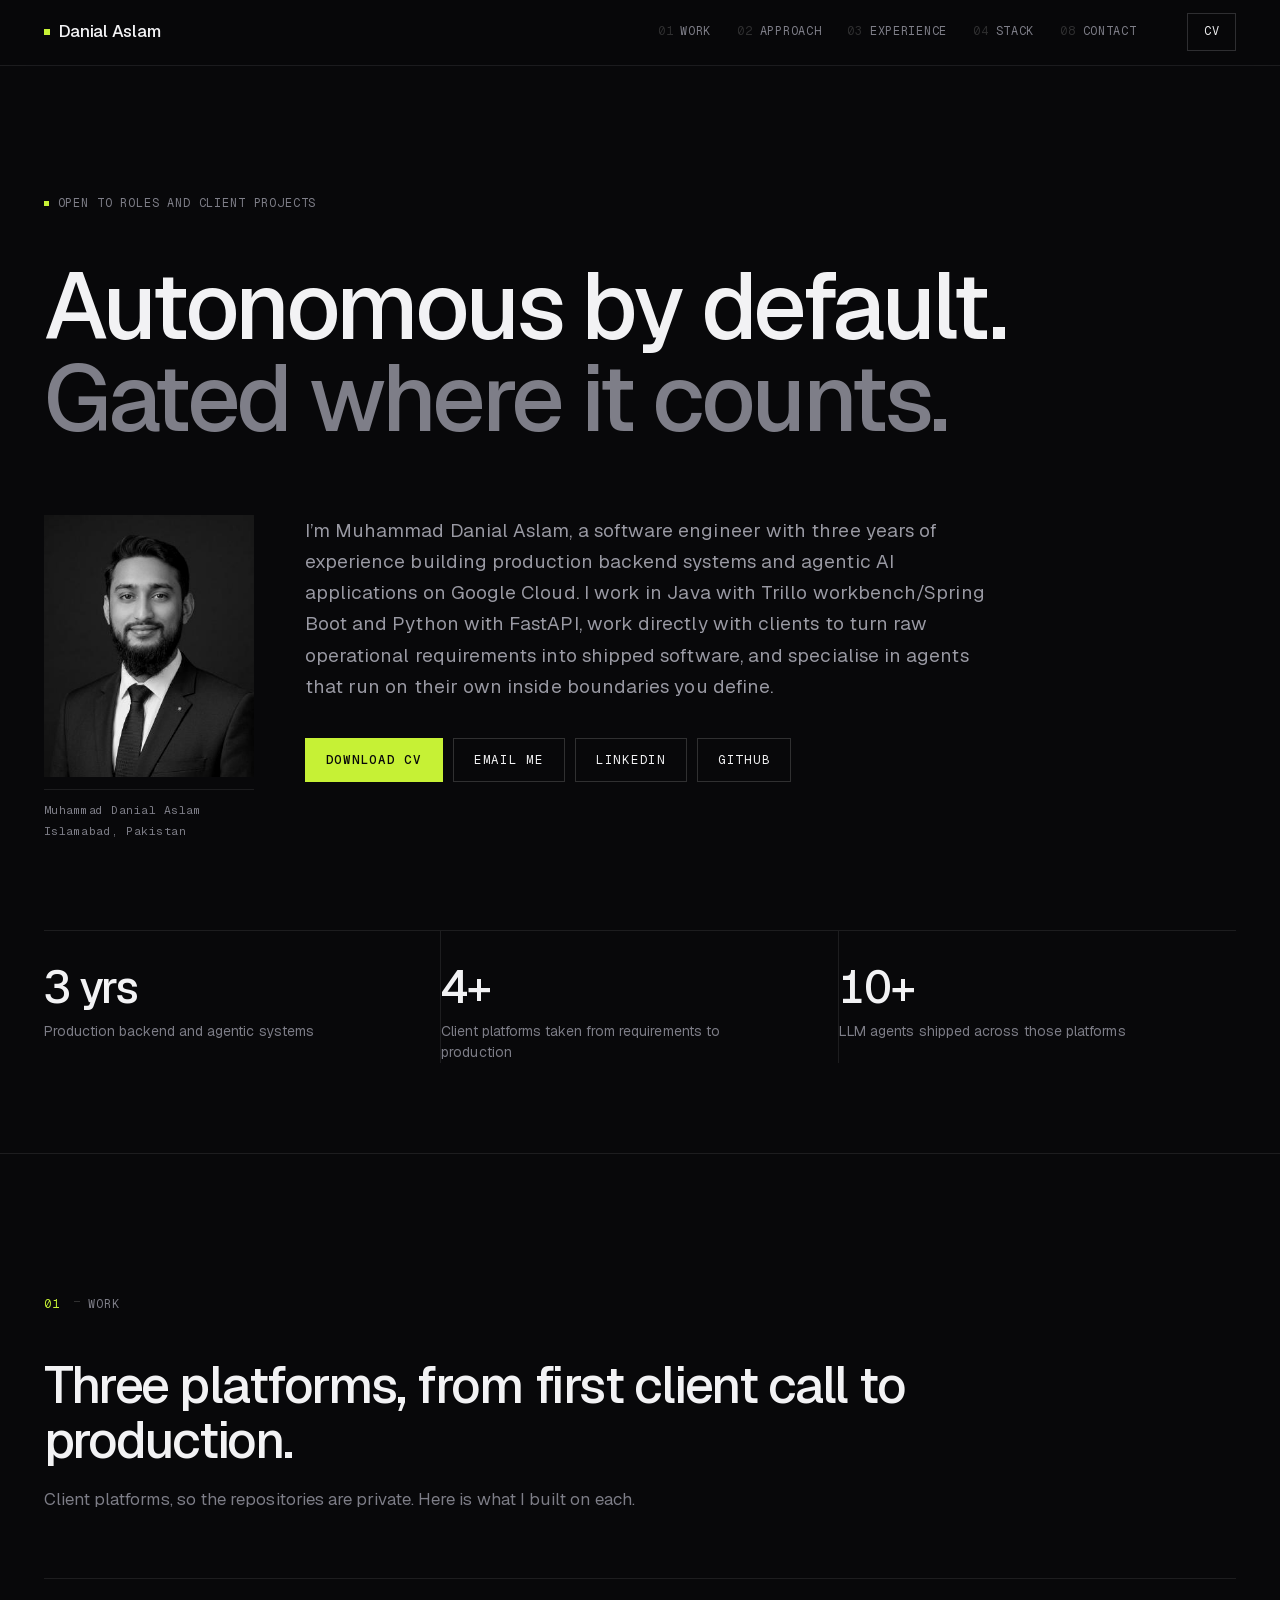
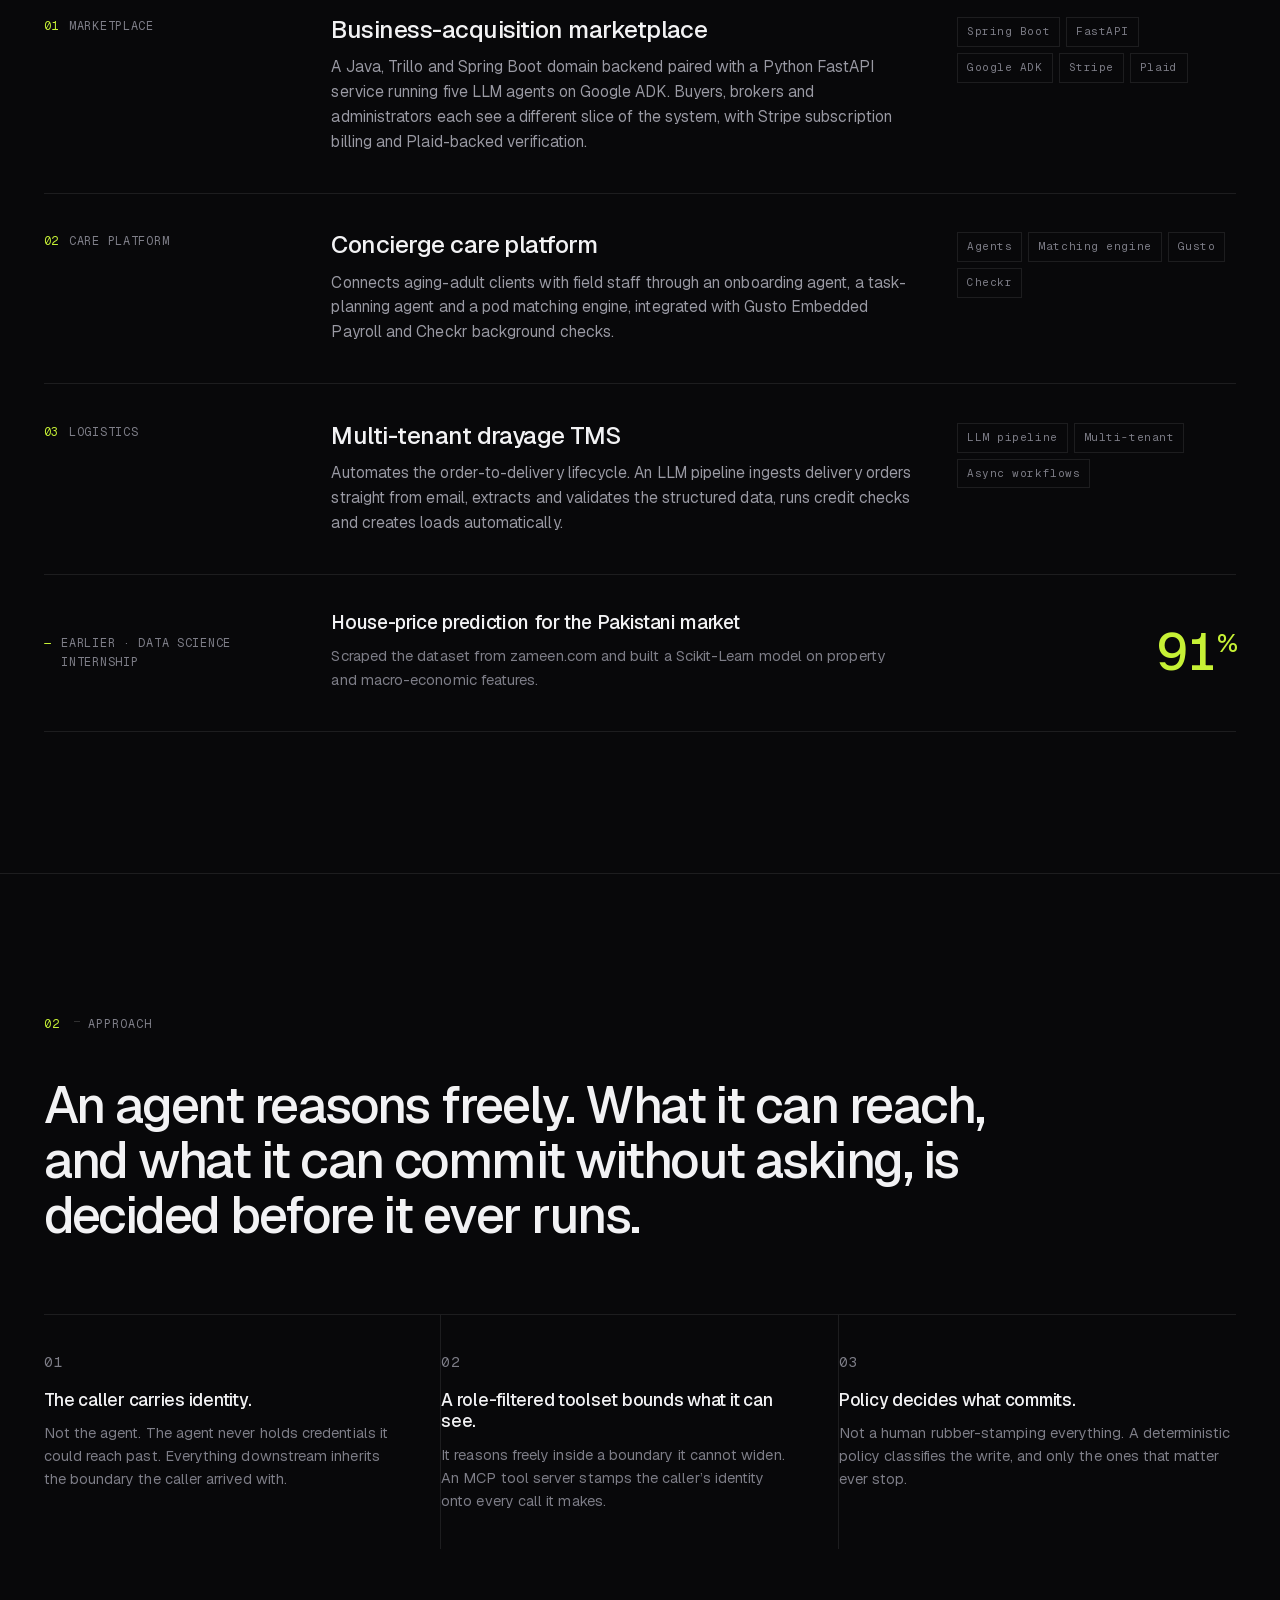
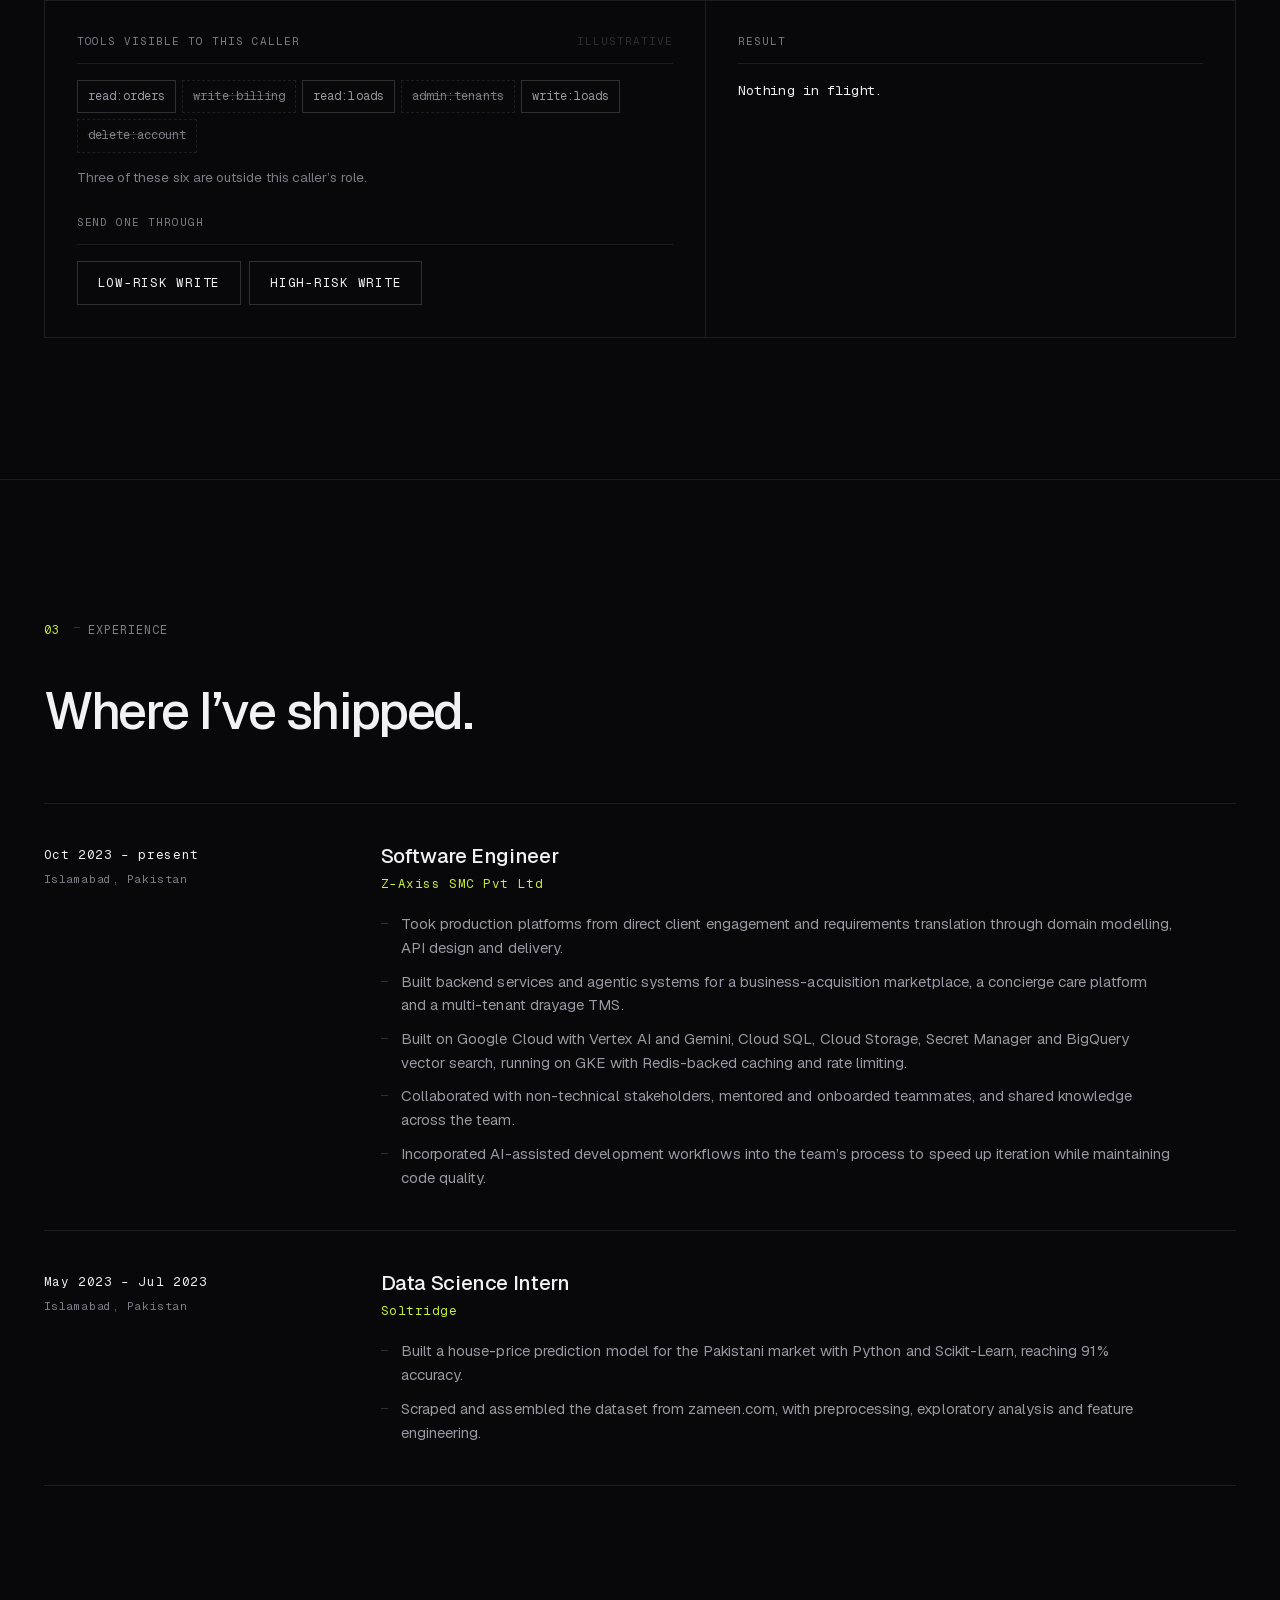
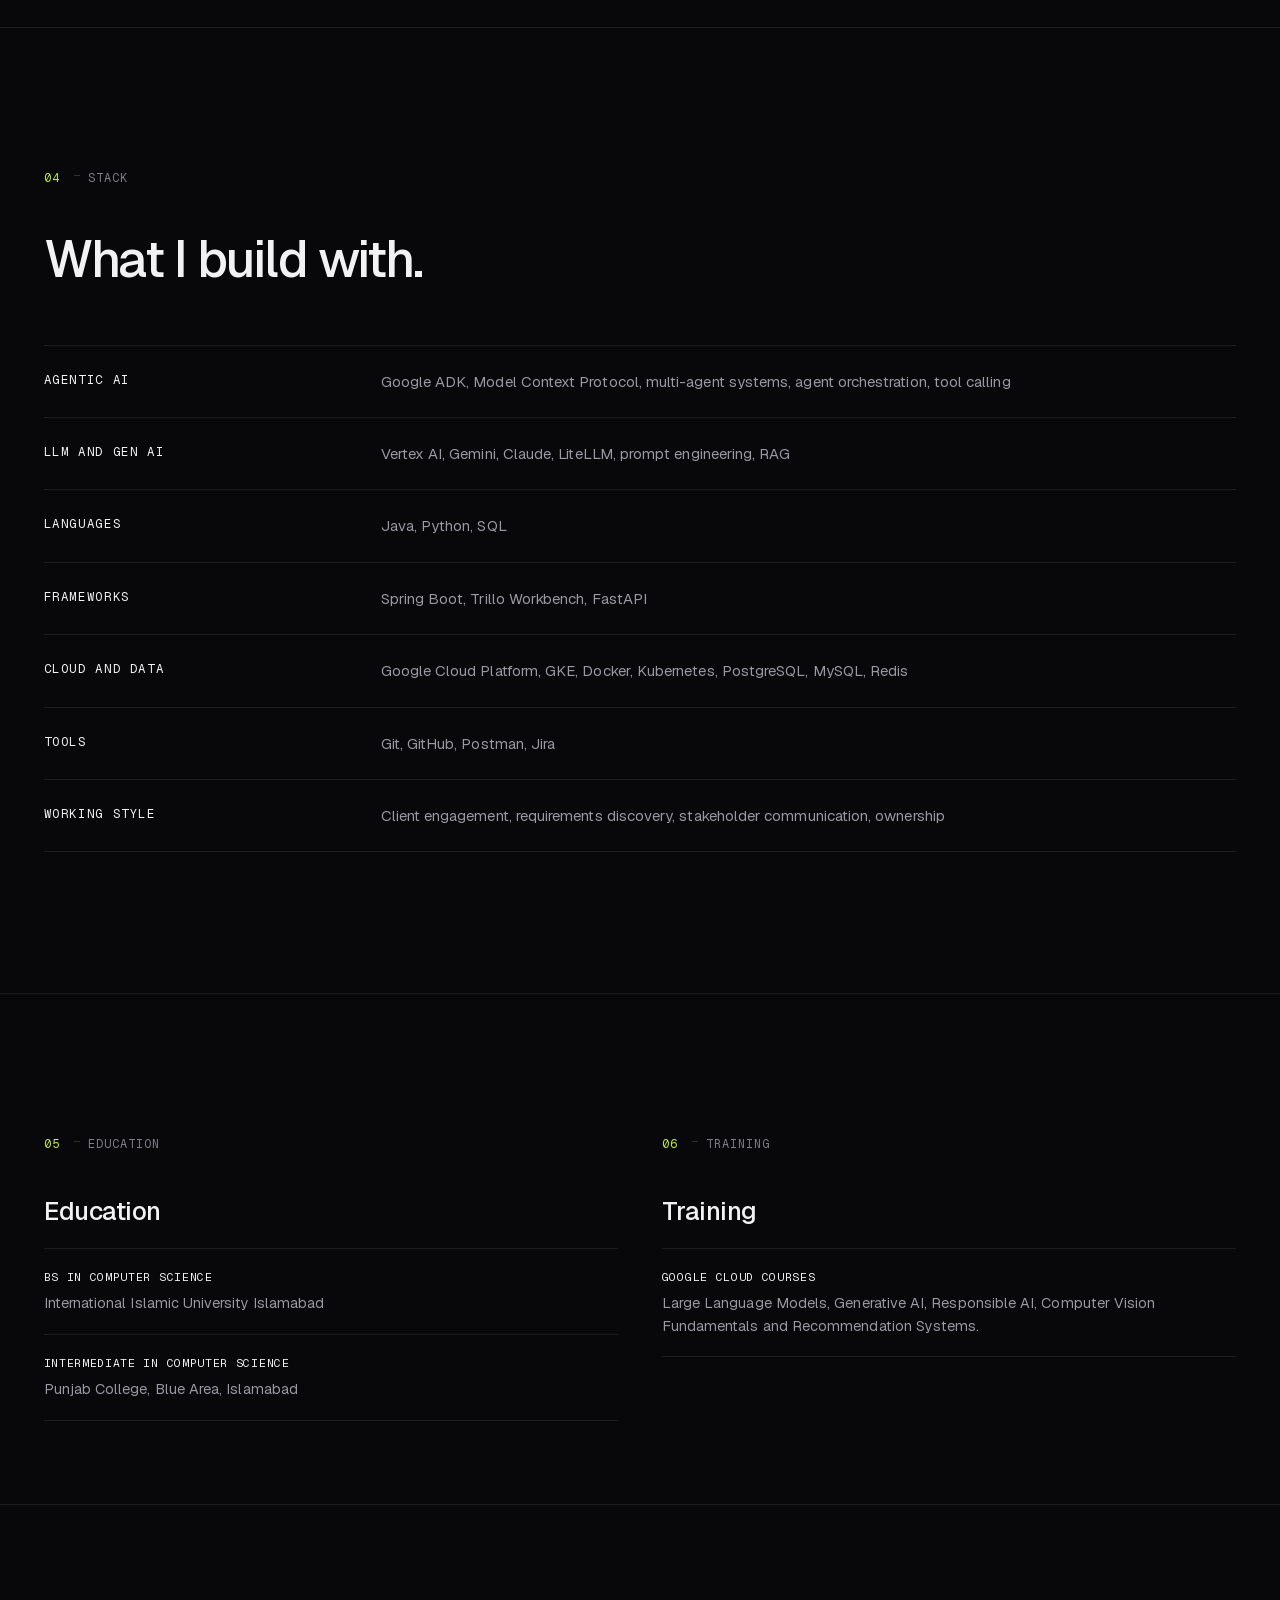
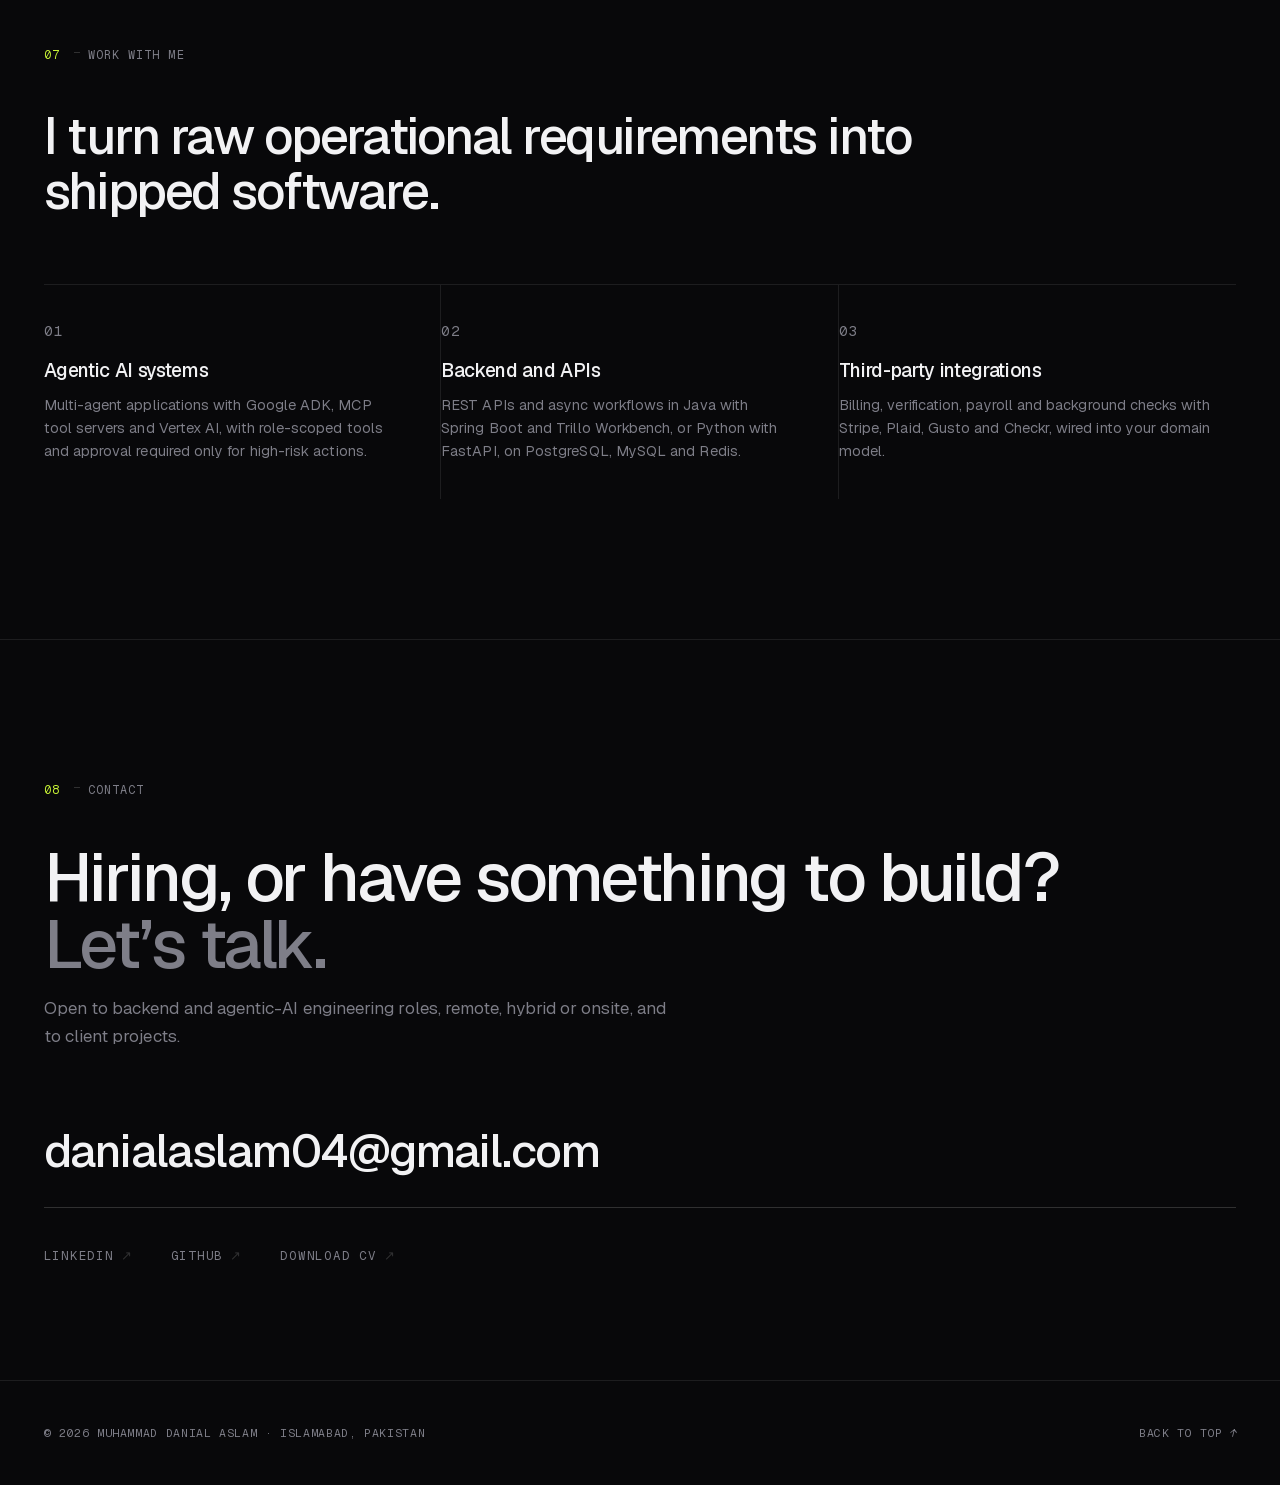
==== commit 5bf47714: "Add the redesigned build at preview/ Content is byte-for-byte the live copy. Every change is visual." ====
--- a/preview/index.html
+++ b/preview/index.html
@@ -1,328 +1,356 @@
 <!doctype html>
 <html lang="en">
 <head>
-<meta name="robots" content="noindex, nofollow">
 <meta charset="utf-8"/>
 <meta name="viewport" content="width=device-width, initial-scale=1, viewport-fit=cover"/>
-<title>Muhammad Danial Aslam — Backend &amp; Agentic AI Engineer</title>
-<meta name="description" content="Backend and agentic AI engineer. Agents that run unattended in production, and the deterministic boundary that decides when they can't. Java/Spring Boot, Python/FastAPI, Google ADK, MCP, Vertex AI."/>
+<meta name="robots" content="noindex"/>
+<title>Muhammad Danial Aslam &#8212; Backend and Agentic AI Engineer</title>
+<meta name="description" content="Backend and agentic AI engineer. Agents that run unattended in production, and the deterministic boundary that decides when they can&#8217;t."/>
+<meta name="theme-color" content="#08080A"/>
+<link rel="icon" href="../favicon.svg" type="image/svg+xml"/>
+<link rel="preload" href="../assets/geist-latin.woff2" as="font" type="font/woff2" crossorigin/>
+<link rel="preload" href="../assets/geist-mono-latin.woff2" as="font" type="font/woff2" crossorigin/>
+<link rel="stylesheet" href="styles.css"/>
+
 <link rel="canonical" href="https://danialaslam04.github.io/"/>
-<link rel="icon" href="favicon.svg" type="image/svg+xml"/>
-
 <meta property="og:type" content="website"/>
 <meta property="og:url" content="https://danialaslam04.github.io/"/>
-<meta property="og:title" content="Muhammad Danial Aslam — Backend &amp; Agentic AI Engineer"/>
-<meta property="og:description" content="Three production platforms, five LLM agents, three years. Java/Spring Boot, Python/FastAPI, Google Cloud."/>
+<meta property="og:title" content="Muhammad Danial Aslam &#8212; Backend and Agentic AI Engineer"/>
+<meta property="og:description" content="Three client platforms, ten-plus LLM agents, three years. Java/Spring Boot, Python/FastAPI, Google Cloud."/>
 <meta property="og:image" content="https://danialaslam04.github.io/assets/og-image.png"/>
 <meta property="og:image:width" content="1200"/>
 <meta property="og:image:height" content="630"/>
-<meta property="og:image:alt" content="Muhammad Danial Aslam — Backend and Agentic AI Engineer"/>
 <meta name="twitter:card" content="summary_large_image"/>
-<meta name="twitter:title" content="Muhammad Danial Aslam — Backend &amp; Agentic AI Engineer"/>
-<meta name="twitter:description" content="Three production platforms, five LLM agents, three years. Java/Spring Boot, Python/FastAPI, Google Cloud."/>
 <meta name="twitter:image" content="https://danialaslam04.github.io/assets/og-image.png"/>
-<meta name="twitter:image:alt" content="Muhammad Danial Aslam — Backend and Agentic AI Engineer"/>
-<meta name="theme-color" content="#070B12"/>
-
-<link rel="preload" href="assets/geist-latin.woff2" as="font" type="font/woff2" crossorigin/>
-<link rel="stylesheet" href="styles.css"/>
-
-<script>
-/* Pre-paint: apply the stored theme before the first frame. Without this a
-   visitor who chose light gets a dark flash on every load, which is worse
-   than not offering the toggle. Wrapped because storage can throw in private
-   mode; the page then simply follows the OS preference. */
-(function(){
-  try { var t = localStorage.getItem('theme');
-        if (t === 'light' || t === 'dark') document.documentElement.setAttribute('data-theme', t);
-  } catch (e) {}
-})();
-</script>
 
 <script type="application/ld+json">
 {"@context":"https://schema.org","@type":"Person","name":"Muhammad Danial Aslam",
 "url":"https://danialaslam04.github.io/","jobTitle":"Backend & Agentic AI Engineer",
+"image":"https://danialaslam04.github.io/assets/danial-aslam.jpg",
 "email":"mailto:danialaslam04@gmail.com",
-"address":{"@type":"PostalAddress","addressCountry":"PK"},
+"address":{"@type":"PostalAddress","addressLocality":"Islamabad","addressCountry":"PK"},
 "sameAs":["https://github.com/DanialAslam04","https://www.linkedin.com/in/danial04/"],
 "alumniOf":{"@type":"CollegeOrUniversity","name":"International Islamic University Islamabad"},
+"worksFor":{"@type":"Organization","name":"Z-Axiss SMC Pvt Ltd"},
 "knowsAbout":["Agentic AI","Model Context Protocol","Google ADK","Vertex AI","Java","Spring Boot","Python","FastAPI","Kubernetes","PostgreSQL"]}
 </script>
 </head>
 <body>
-<a class="skip-link" href="#main">Skip to main content</a>
-
+<a class="skip" href="#work">Skip to main content</a>
+
+<!-- ───────────────────────── masthead ─────────────────────────
+     A hairline rule, not a floating pill. The rule is the grid made
+     visible; a rounded bar floating over the page is the thing the
+     brief asks to avoid. -->
 <header class="bar">
   <div class="bar-in">
-    <a class="bar-id" href="#hero"><span class="bar-dot" aria-hidden="true"></span><span class="bar-name"><span class="bar-given">Muhammad </span>Danial Aslam</span></a>
-    <nav class="bar-nav" aria-label="Primary">
+    <a class="bar-id" href="#top">
+      <span class="bar-mark" aria-hidden="true"></span>
+      <span>Danial Aslam</span>
+    </a>
+    <nav class="bar-nav" aria-label="Sections">
       <ul>
-        <li><a href="#work">Work</a></li>
-        <li><a href="#build">Approach</a></li>
-        <li><a href="#stack">Stack</a></li>
-        <li><a href="#background">Background</a></li>
-        <li><a href="#contact">Contact</a></li>
+        <li><a href="#work"><i aria-hidden="true">01</i>Work</a></li>
+        <li><a href="#approach"><i aria-hidden="true">02</i>Approach</a></li>
+        <li><a href="#experience"><i aria-hidden="true">03</i>Experience</a></li>
+        <li><a href="#stack"><i aria-hidden="true">04</i>Stack</a></li>
+        <li><a href="#contact"><i aria-hidden="true">08</i>Contact</a></li>
       </ul>
     </nav>
-    <button type="button" id="theme" class="bar-toggle" aria-label="Switch to light theme">
-      <svg class="i-moon" viewBox="0 0 24 24" width="17" height="17" aria-hidden="true" focusable="false"><path d="M21 12.8A9 9 0 1 1 11.2 3a7 7 0 0 0 9.8 9.8Z" fill="none" stroke="currentColor" stroke-width="1.8" stroke-linejoin="round"/></svg>
-      <svg class="i-sun" viewBox="0 0 24 24" width="17" height="17" aria-hidden="true" focusable="false"><circle cx="12" cy="12" r="4.2" fill="none" stroke="currentColor" stroke-width="1.8"/><path d="M12 2.5v2.2M12 19.3v2.2M4.2 4.2l1.6 1.6M18.2 18.2l1.6 1.6M2.5 12h2.2M19.3 12h2.2M4.2 19.8l1.6-1.6M18.2 5.8l1.6-1.6" stroke="currentColor" stroke-width="1.8" stroke-linecap="round"/></svg>
-    </button>
-    <a class="bar-cta" href="assets/Muhammad-Danial-Aslam-Resume.pdf" target="_blank" rel="noopener noreferrer">Resume</a>
+    <a class="bar-cv" href="../assets/Muhammad-Danial-Aslam-Resume.pdf" target="_blank" rel="noopener noreferrer">CV</a>
   </div>
+  <div class="bar-rail" aria-hidden="true"><span id="rail"></span></div>
 </header>
 
-<div class="glow glow-a" aria-hidden="true"></div>
-<div class="glow glow-b" aria-hidden="true"></div>
-
-<div id="rail" aria-hidden="true">
-  <div class="track"></div><div class="trace"></div><div class="head"></div>
-</div>
-
-<main id="main" tabindex="-1">
-
-  <!-- ───────────────── 1 · Hero — who, the claim, the proof ─────────────────
-       About's bio sentence folds in here. It was a section of its own saying
-       what this one already implies, a screen before the evidence for it. -->
-  <section id="hero" class="wrap">
-    <div class="hero-grid">
-      <div class="hero-main">
-        <p class="eyebrow rv"><span><b>Backend &amp; Agentic AI Engineer</b></span></p>
-        <h1 class="claim rv"><span class="visually-hidden">Muhammad Danial Aslam. </span><span>Autonomous</span> <span>by default.</span> <span class="two">Gated where</span> <span class="two">it counts.</span></h1>
-        <p class="lede hero-bio rv"><span>I build production backend systems on Trillo Workbench and Google Cloud, and the agentic services that run on top of them.</span></p>
-        <p class="hero-meta rv"><span>Software Engineer · 2023 – present</span></p>
-        <p class="note rv"><span>Scroll — you are the request</span></p>
-      </div>
-
-      <aside class="brief" aria-label="At a glance">
-        <ul class="metrics">
-          <li><b>3</b><span>production client platforms</span></li>
-          <li><b>5</b><span>LLM agents on Google ADK</span></li>
-          <li><b>3</b><span>years</span></li>
-        </ul>
-        <ul class="caps">
-          <li><p class="cap-t">Agentic AI systems</p><p class="cap-d">Google ADK, MCP, multi-agent orchestration, Vertex AI</p></li>
-          <li><p class="cap-t">Backend &amp; integrations</p><p class="cap-d">Java/Spring Boot, Python/FastAPI, Stripe, Plaid, Gusto, Checkr</p></li>
-          <li><p class="cap-t">Production delivery</p><p class="cap-d">Requirements through deployment, direct client engagement</p></li>
-        </ul>
-      </aside>
-    </div>
-  </section>
-
-  <!-- ───────────────── 2 · Selected Work ─────────────────
-       Each entry now has three lines doing three different jobs: the pull is
-       the claim, the ownership line is what he did, the description is what
-       the system is. Before this they said the same thing three times in
-       three registers — 63 words carrying about 25 words of information,
-       which reads as thin and was actually repetition. -->
-  <section id="work" data-rail="Work" class="wrap sec-lg" aria-labelledby="work-h">
-    <p class="sec-mark"><i>01</i><span>Work</span></p>
-    <h2 id="work-h" class="rv"><span>Three platforms, all under NDA.</span></h2>
-    <p class="lede lede-lead rv"><span>I established the agent-execution pattern all three run on.</span></p>
-
-    <div class="work-view">
-      <ol class="work-track">
-        <li class="panel">
-          <div class="panel-in">
-          <p class="panel-k rv"><span>Multi-Tenant Drayage TMS</span></p>
-          <p class="panel-pull rv"><span>Email in. Loads out. No human in the flow.</span></p>
-          <p class="panel-own">I developed the backend services and the LLM ingestion pipeline.</p>
-          <p class="panel-desc">Freight orders arrive as email; the pipeline extracts and validates the structured data, runs credit checks, and creates the load.</p>
-          <ul class="stack"><li>LLM extraction</li><li>Multi-tenancy</li><li>Workflow automation</li></ul>
-          </div>
-        </li>
-        <li class="panel">
-          <div class="panel-in">
-          <p class="panel-k rv"><span>Business-Acquisition Marketplace</span></p>
-          <p class="panel-pull rv"><span>Five agents. Three roles — buyers, brokers, administrators — each seeing a different slice.</span></p>
-          <p class="panel-own">I designed and built the domain backend and the agentic service beside it.</p>
-          <p class="panel-desc">Spring Boot for the domain, Python/FastAPI for the agents.</p>
-          <ul class="stack"><li>Spring Boot</li><li>FastAPI</li><li>Google ADK</li><li>Stripe</li><li>Plaid</li></ul>
-          </div>
-        </li>
-        <li class="panel">
-          <div class="panel-in">
-          <p class="panel-k rv"><span>Concierge Care Platform</span></p>
-          <p class="panel-pull rv"><span>An onboarding agent, a task-planning agent, and a care-team matching engine.</span></p>
-          <p class="panel-own">I built all three, and the backend under them.</p>
-          <p class="panel-desc">Connects aging-adult clients with field staff. A different control pattern: the planning agent runs autonomously and a coordinator reviews the plan afterwards.</p>
-          <ul class="stack"><li>Multi-agent orchestration</li><li>Gusto Embedded Payroll</li><li>Checkr</li></ul>
-          </div>
+<main id="top">
+
+  <!-- ───────────────────────── hero ───────────────────────── -->
+  <section class="hero" aria-label="Introduction">
+    <div class="grid">
+      <p class="avail col-full"><span class="dot" aria-hidden="true"></span>Open to roles and client projects</p>
+
+      <h1 class="claim col-full">
+        <span class="rv">Autonomous by default.</span>
+        <span class="rv dim">Gated where it counts.</span>
+      </h1>
+
+      <div class="hero-body col-full">
+        <figure class="portrait rv">
+          <img src="../assets/danial-aslam.jpg" alt="Portrait of Muhammad Danial Aslam"
+               width="400" height="400" decoding="async" fetchpriority="high"/>
+          <figcaption>
+            <span>Muhammad Danial Aslam</span>
+            <span>Islamabad, Pakistan</span>
+          </figcaption>
+        </figure>
+
+        <div class="hero-text">
+          <p class="lede rv">I&#8217;m Muhammad Danial Aslam, a software engineer with three years of experience building production backend systems and agentic AI applications on Google Cloud. I work in Java with Trillo workbench/Spring Boot and Python with FastAPI, work directly with clients to turn raw operational requirements into shipped software, and specialise in agents that run on their own inside boundaries you define.</p>
+          <ul class="actions rv">
+            <li><a class="btn btn-go" href="../assets/Muhammad-Danial-Aslam-Resume.pdf" target="_blank" rel="noopener noreferrer">Download CV</a></li>
+            <li><a class="btn" href="mailto:danialaslam04@gmail.com">Email me</a></li>
+            <li><a class="btn" href="https://www.linkedin.com/in/danial04/" target="_blank" rel="noopener noreferrer">LinkedIn</a></li>
+            <li><a class="btn" href="https://github.com/DanialAslam04" target="_blank" rel="noopener noreferrer">GitHub</a></li>
+          </ul>
+        </div>
+      </div>
+
+      <!-- Figures as a measured band, divided by the grid itself. -->
+      <dl class="figures col-full">
+        <div class="fig rv"><dt>3 yrs</dt><dd>Production backend and agentic systems</dd></div>
+        <div class="fig rv"><dt>4+</dt><dd>Client platforms taken from requirements to production</dd></div>
+        <div class="fig rv"><dt>10+</dt><dd>LLM agents shipped across those platforms</dd></div>
+      </dl>
+    </div>
+  </section>
+
+  <!-- ───────────────────────── 01 work ─────────────────────────
+       Rows, not cards. A card says "a box of things"; a numbered row
+       with a hairline under it says "an index of work", which is what
+       this is and reads as editorial rather than as a template. -->
+  <section id="work" class="sec" aria-labelledby="work-h">
+    <div class="grid">
+      <p class="mark col-full"><i>01</i><span>Work</span></p>
+      <h2 id="work-h" class="title col-full rv">Three platforms, from first client call to production.</h2>
+      <p class="sub col-full rv">Client platforms, so the repositories are private. Here is what I built on each.</p>
+
+      <ol class="rows col-full">
+        <li class="row rv">
+          <p class="row-k"><i aria-hidden="true">01</i>Marketplace</p>
+          <div class="row-main">
+            <h3>Business-acquisition marketplace</h3>
+            <p>A Java, Trillo and Spring Boot domain backend paired with a Python FastAPI service running five LLM agents on Google ADK. Buyers, brokers and administrators each see a different slice of the system, with Stripe subscription billing and Plaid-backed verification.</p>
+          </div>
+          <ul class="tags">
+            <li>Spring Boot</li><li>FastAPI</li><li>Google ADK</li><li>Stripe</li><li>Plaid</li>
+          </ul>
+        </li>
+        <li class="row rv">
+          <p class="row-k"><i aria-hidden="true">02</i>Care platform</p>
+          <div class="row-main">
+            <h3>Concierge care platform</h3>
+            <p>Connects aging-adult clients with field staff through an onboarding agent, a task-planning agent and a pod matching engine, integrated with Gusto Embedded Payroll and Checkr background checks.</p>
+          </div>
+          <ul class="tags">
+            <li>Agents</li><li>Matching engine</li><li>Gusto</li><li>Checkr</li>
+          </ul>
+        </li>
+        <li class="row rv">
+          <p class="row-k"><i aria-hidden="true">03</i>Logistics</p>
+          <div class="row-main">
+            <h3>Multi-tenant drayage TMS</h3>
+            <p>Automates the order-to-delivery lifecycle. An LLM pipeline ingests delivery orders straight from email, extracts and validates the structured data, runs credit checks and creates loads automatically.</p>
+          </div>
+          <ul class="tags">
+            <li>LLM pipeline</li><li>Multi-tenant</li><li>Async workflows</li>
+          </ul>
         </li>
       </ol>
-    </div>
-  </section>
-
-  <!-- ───────────────── 3 · How I build ─────────────────
-       Was four separate blocks — three unnamed stage wrappers and the gate —
-       which is what "scattered" meant literally. One section, one argument,
-       ending in the thing it was always building to. About's pull-quote
-       heads it: it introduces the mechanism here instead of pre-empting it
-       a screen earlier. -->
-  <section id="build" data-rail="Approach" class="wrap sec-lg" aria-labelledby="build-h">
-    <p class="sec-mark"><i>02</i><span>Approach</span></p>
-    <h2 id="build-h" class="build-h rv"><span>An agent reasons freely. What it can reach, and what it can commit without asking, is decided before it ever runs.</span></h2>
-
-    <div class="stage-block" data-live>
-      <div class="stage">
-        <div>
-          <h3 class="stage-h rv"><span>The caller carries identity.</span></h3>
-          <p class="lede rv"><span>Not the agent. The agent never holds credentials it could reach past. Everything downstream inherits the boundary the caller arrived with.</span></p>
+
+      <div class="earlier col-full rv">
+        <p class="row-k"><i aria-hidden="true">&#8212;</i>Earlier &#183; data science internship</p>
+        <div class="earlier-main">
+          <h3>House-price prediction for the Pakistani market</h3>
+          <p>Scraped the dataset from zameen.com and built a Scikit-Learn model on property and macro-economic features.</p>
         </div>
-        <div class="unit">
-          <span class="k">Caller</span>
-          <span class="v">carries identity</span>
-          <span class="chip"><i aria-hidden="true"></i>identity attached</span>
+        <p class="earlier-fig">91<span>%</span></p>
+      </div>
+    </div>
+  </section>
+
+  <!-- ───────────────────────── 02 approach ───────────────────────── -->
+  <section id="approach" class="sec" aria-labelledby="appr-h">
+    <div class="grid">
+      <p class="mark col-full"><i>02</i><span>Approach</span></p>
+      <h2 id="appr-h" class="title col-full rv">An agent reasons freely. What it can reach, and what it can commit without asking, is decided before it ever runs.</h2>
+
+      <ol class="steps col-full">
+        <li class="rv">
+          <p class="step-n">01</p>
+          <h3>The caller carries identity.</h3>
+          <p>Not the agent. The agent never holds credentials it could reach past. Everything downstream inherits the boundary the caller arrived with.</p>
+        </li>
+        <li class="rv">
+          <p class="step-n">02</p>
+          <h3>A role-filtered toolset bounds what it can see.</h3>
+          <p>It reasons freely inside a boundary it cannot widen. An MCP tool server stamps the caller&#8217;s identity onto every call it makes.</p>
+        </li>
+        <li class="rv">
+          <p class="step-n">03</p>
+          <h3>Policy decides what commits.</h3>
+          <p>Not a human rubber-stamping everything. A deterministic policy classifies the write, and only the ones that matter ever stop.</p>
+        </li>
+      </ol>
+
+      <div class="gate col-full rv">
+        <div class="gate-l">
+          <p class="gate-h"><span>tools visible to this caller</span><em>illustrative</em></p>
+          <ul class="tools">
+            <li>read:orders</li><li class="out">write:billing</li><li>read:loads</li>
+            <li class="out">admin:tenants</li><li>write:loads</li><li class="out">delete:account</li>
+          </ul>
+          <p class="gate-note">Three of these six are outside this caller&#8217;s role.</p>
+          <p class="gate-h gate-h2"><span>send one through</span></p>
+          <div class="gate-send">
+            <button type="button" class="btn" data-risk="low">Low-risk write</button>
+            <button type="button" class="btn" data-risk="high">High-risk write</button>
+          </div>
         </div>
-      </div>
-    </div>
-
-    <div class="stage-block" data-live data-filter>
-      <div class="stage">
-        <div>
-          <h3 class="stage-h rv"><span>A role-filtered toolset bounds what it can see.</span></h3>
-          <p class="lede rv"><span>It reasons freely inside a boundary it cannot widen. An MCP tool server stamps the caller's identity onto every call it makes.</span></p>
+        <div class="gate-r">
+          <p class="gate-h"><span>result</span></p>
+          <p class="gate-status" id="gate-status" role="status" aria-live="polite">Nothing in flight.</p>
+          <div class="gate-act" id="gate-controls" hidden>
+            <button type="button" class="btn btn-go" data-act="approve">Approve</button>
+            <button type="button" class="btn" data-act="reject">Reject</button>
+          </div>
         </div>
-        <div class="unit">
-          <span class="k">MCP tool server</span>
-          <span class="v">propagates identity per call</span>
-          <p class="tool-ask" id="tool-ask">Call one.</p>
-          <ul class="tools" aria-labelledby="tool-ask">
-            <li class="allow"><button type="button" class="tool" data-allow="1"><span class="tool-face">read:orders</span></button></li>
-            <li class="deny"><button type="button" class="tool" data-allow="0"><span class="tool-face">write:billing</span><span class="sr"> — outside this role</span></button></li>
-            <li class="allow"><button type="button" class="tool" data-allow="1"><span class="tool-face">read:loads</span></button></li>
-            <li class="deny"><button type="button" class="tool" data-allow="0"><span class="tool-face">admin:tenants</span><span class="sr"> — outside this role</span></button></li>
-            <li class="allow"><button type="button" class="tool" data-allow="1"><span class="tool-face">write:loads</span></button></li>
-            <li class="deny"><button type="button" class="tool" data-allow="0"><span class="tool-face">delete:account</span><span class="sr"> — outside this role</span></button></li>
-          </ul>
-          <!-- Renders complete without JS: the sentence states the rule the
-               buttons go on to demonstrate, so a visitor with no script reads
-               the claim rather than meeting a dead control. -->
-          <p class="tool-out" role="status" aria-live="polite">Three of these six are outside this caller's role.</p>
-          <span class="chip"><i aria-hidden="true"></i>identity propagated</span>
-        </div>
-      </div>
-    </div>
-
-    <div class="stage-block" data-live>
-      <div class="stage">
-        <div>
-          <h3 class="stage-h rv"><span>Policy decides what commits.</span></h3>
-          <p class="lede rv"><span>Not a human rubber-stamping everything. A deterministic policy classifies the write — and only the ones that matter ever stop.</span></p>
-        </div>
-        <div class="unit">
-          <span class="k">Policy</span>
-          <span class="v">classifies the write</span>
-          <span class="chip"><i aria-hidden="true"></i>risk evaluated</span>
-        </div>
-      </div>
-    </div>
-
-    <!-- The gate keeps its id and its data-state: the state machine and every
-         selector hanging off it are descendant-based, so it works unchanged
-         as a block rather than a section. -->
-    <div id="gate" class="gate-block" data-state="" data-live>
-      <h3 class="stage-h gate-h rv"><span>Send one through.</span></h3>
-      <p class="lede rv"><span>Low risk commits on its own. High risk waits for you — and nothing lands until you say so.</span></p>
-
-      <div class="verdict">
-        <div class="path path-low">
-          <span class="pk">Low risk</span>
-          <span class="pv" data-low-t>Commits</span>
-          <span class="ps" data-low-s>no interruption</span>
-        </div>
-        <div class="path path-high">
-          <span class="pk">High risk</span>
-          <span class="pv" data-high-t>Holds at the gate</span>
-          <span class="ps" data-high-s>only on approval</span>
-        </div>
-      </div>
-
-      <div class="controls">
-        <span class="ctl-sep">Send</span>
-        <button type="button" class="ctl" data-send="low">Low-risk write</button>
-        <button type="button" class="ctl" data-send="high">High-risk write</button>
-        <span class="ctl-sep ctl-sep-2">Decide</span>
-        <button type="button" class="ctl ctl-go" data-act="approve" disabled>Approve</button>
-        <button type="button" class="ctl" data-act="reject" disabled>Reject</button>
-      </div>
-      <p class="status" role="status" aria-live="polite">Nothing in flight.</p>
-    </div>
-  </section>
-
-  <!-- ───────────────── 4 · Stack ─────────────────
-       Was "The toolset / What it can reach for" — that "it" is the agent, not
-       him, and a recruiter scanning for technologies will not stop to work
-       that out. The conceit had leaked into the one section that must be
-       plainly legible. -->
-  <section id="stack" data-rail="Stack" class="wrap quiet" aria-labelledby="stack-h">
-    <h2 id="stack-h" class="sec-mark"><i>03</i><span>Stack</span></h2>
-    <p class="lede sec-lede">The three platforms run on this. The first group is where the last three years went; the second is what I reach for without thinking.</p>
-    <dl class="field">
-      <div class="grp grp-lit">
-        <dt>Agentic AI &amp; LLM</dt>
-        <dd><ul><li>Google ADK</li><li>MCP</li><li>Multi-Agent Systems</li><li>Agent Orchestration</li><li>Tool Calling</li><li>Vertex AI</li><li>Gemini</li><li>Claude</li><li>LiteLLM</li><li>RAG</li></ul></dd>
-      </div>
-      <div class="grp">
-        <dt>Backend &amp; Infrastructure</dt>
-        <dd><ul><li>Java</li><li>Python</li><li>SQL</li><li>Spring Boot</li><li>FastAPI</li><li>Trillo Workbench</li><li>GCP</li><li>GKE</li><li>Docker</li><li>Redis</li><li>PostgreSQL</li><li>MySQL</li></ul></dd>
-      </div>
-    </dl>
-  </section>
-
-  <!-- ───────────────── 5 · Background ─────────────────
-       Was "Education", sitting after the gate — inside the thesis story's
-       conclusion, belonging to the credentials one. It reads as arriving
-       from nowhere there; here it is among the things it belongs with. -->
-  <section id="background" data-rail="Background" class="wrap quiet" aria-labelledby="bg-h">
-    <h2 id="bg-h" class="sec-mark"><i>04</i><span>Background</span></h2>
-    <p class="lede sec-lede">The dates, so you don't have to take the three years on trust.</p>
-    <!-- A band, not a list. The three platforms are bullets under one job in
-         the CV; presenting them as freestanding was R2, and the dates fix it
-         structurally rather than by disclaimer. Oct 2023 to now is exactly
-         the three years the hero asserts, so this corroborates the claim
-         instead of repeating it. -->
-    <ol class="timeline">
-      <li>
-        <span class="tl-when">Graduated 2023</span>
-        <span class="tl-what"><b>BS Computer Science</b> · International Islamic University Islamabad</span>
-      </li>
-      <li>
-        <span class="tl-when">May – Jul 2023</span>
-        <span class="tl-what"><b>Data Science Intern</b> · a data analytics firm</span>
-      </li>
-      <li class="tl-now">
-        <span class="tl-when">Oct 2023 – now</span>
-        <span class="tl-what"><b>Software Engineer</b> · a software consultancy · all three platforms above</span>
-      </li>
-    </ol>
-    <p class="certs"><span class="tl-when">Certifications</span><span>Google Cloud — Large Language Models · Generative AI · Responsible AI</span></p>
-</section>
-
-  <!-- ───────────────── 6 · Contact — the close ───────────────── -->
-  <section id="contact" data-rail="Contact" class="wrap" aria-labelledby="contact-h">
-    <div class="terminal" aria-hidden="true"><span class="dot"></span></div>
-    <p class="sec-mark"><i>05</i><span>Contact</span></p>
-    <p class="lede sec-lede">You just ran that gate yourself. I build the systems on the other side of it.</p>
-    <h2 id="contact-h" class="claim rv"><span>Open to backend and agentic AI engineering roles.</span></h2>
-    <p class="contact-meta rv"><span>Pakistan · onsite or hybrid locally, remote internationally</span></p>
-    <p class="mail rv"><span><a href="mailto:danialaslam04@gmail.com">danialaslam04@gmail.com</a></span></p>
-    <ul class="links">
-      <li><a href="assets/Muhammad-Danial-Aslam-Resume.pdf" target="_blank" rel="noopener noreferrer">Resume <em>PDF</em></a></li>
-      <li><a href="https://www.linkedin.com/in/danial04/" target="_blank" rel="noopener noreferrer">LinkedIn <em>/in/danial04</em></a></li>
-      <li><a href="https://github.com/DanialAslam04" target="_blank" rel="noopener noreferrer">GitHub <em>/DanialAslam04</em></a></li>
-    </ul>
-  </section>
-
+      </div>
+    </div>
+  </section>
+
+  <!-- ───────────────────────── 03 experience ───────────────────────── -->
+  <section id="experience" class="sec" aria-labelledby="exp-h">
+    <div class="grid">
+      <p class="mark col-full"><i>03</i><span>Experience</span></p>
+      <h2 id="exp-h" class="title col-full rv">Where I&#8217;ve shipped.</h2>
+
+      <ol class="cv col-full">
+        <li class="rv">
+          <div class="cv-when">
+            <p class="cv-date">Oct 2023 &#8211; present</p>
+            <p class="cv-loc">Islamabad, Pakistan</p>
+          </div>
+          <div class="cv-main">
+            <h3>Software Engineer</h3>
+            <p class="cv-org">Z-Axiss SMC Pvt Ltd</p>
+            <ul>
+              <li>Took production platforms from direct client engagement and requirements translation through domain modelling, API design and delivery.</li>
+              <li>Built backend services and agentic systems for a business-acquisition marketplace, a concierge care platform and a multi-tenant drayage TMS.</li>
+              <li>Built on Google Cloud with Vertex AI and Gemini, Cloud SQL, Cloud Storage, Secret Manager and BigQuery vector search, running on GKE with Redis-backed caching and rate limiting.</li>
+              <li>Collaborated with non-technical stakeholders, mentored and onboarded teammates, and shared knowledge across the team.</li>
+              <li>Incorporated AI-assisted development workflows into the team&#8217;s process to speed up iteration while maintaining code quality.</li>
+            </ul>
+          </div>
+        </li>
+        <li class="rv">
+          <div class="cv-when">
+            <p class="cv-date">May 2023 &#8211; Jul 2023</p>
+            <p class="cv-loc">Islamabad, Pakistan</p>
+          </div>
+          <div class="cv-main">
+            <h3>Data Science Intern</h3>
+            <p class="cv-org">Soltridge</p>
+            <ul>
+              <li>Built a house-price prediction model for the Pakistani market with Python and Scikit-Learn, reaching 91% accuracy.</li>
+              <li>Scraped and assembled the dataset from zameen.com, with preprocessing, exploratory analysis and feature engineering.</li>
+            </ul>
+          </div>
+        </li>
+      </ol>
+    </div>
+  </section>
+
+  <!-- ───────────────────────── 04 stack ─────────────────────────
+       A definition list on the grid, not chips in pills. The label
+       column is mono and fixed; the values run as text. That reads as
+       a specification sheet, which is the register this section wants. -->
+  <section id="stack" class="sec" aria-labelledby="stack-h">
+    <div class="grid">
+      <p class="mark col-full"><i>04</i><span>Stack</span></p>
+      <h2 id="stack-h" class="title col-full rv">What I build with.</h2>
+
+      <dl class="spec col-full">
+        <div class="rv"><dt>Agentic AI</dt><dd>Google ADK, Model Context Protocol, multi-agent systems, agent orchestration, tool calling</dd></div>
+        <div class="rv"><dt>LLM and Gen AI</dt><dd>Vertex AI, Gemini, Claude, LiteLLM, prompt engineering, RAG</dd></div>
+        <div class="rv"><dt>Languages</dt><dd>Java, Python, SQL</dd></div>
+        <div class="rv"><dt>Frameworks</dt><dd>Spring Boot, Trillo Workbench, FastAPI</dd></div>
+        <div class="rv"><dt>Cloud and data</dt><dd>Google Cloud Platform, GKE, Docker, Kubernetes, PostgreSQL, MySQL, Redis</dd></div>
+        <div class="rv"><dt>Tools</dt><dd>Git, GitHub, Postman, Jira</dd></div>
+        <div class="rv"><dt>Working style</dt><dd>Client engagement, requirements discovery, stakeholder communication, ownership</dd></div>
+      </dl>
+    </div>
+  </section>
+
+  <!-- ───────────────────────── 05 / 06 education and training ─────
+       Two short sections that each looked thin alone. Paired on one
+       grid they read as a single credentials band without either
+       losing its own numbered mark. -->
+  <section id="education" class="sec sec-pair" aria-labelledby="edu-h">
+    <div class="grid">
+      <div class="pair">
+        <p class="mark"><i>05</i><span>Education</span></p>
+        <h2 id="edu-h" class="title-s rv">Education</h2>
+        <dl class="spec spec-tight">
+          <div class="rv"><dt>BS in Computer Science</dt><dd>International Islamic University Islamabad</dd></div>
+          <div class="rv"><dt>Intermediate in Computer Science</dt><dd>Punjab College, Blue Area, Islamabad</dd></div>
+        </dl>
+      </div>
+      <div class="pair" id="training">
+        <p class="mark"><i>06</i><span>Training</span></p>
+        <h2 class="title-s rv">Training</h2>
+        <dl class="spec spec-tight">
+          <div class="rv"><dt>Google Cloud courses</dt><dd>Large Language Models, Generative AI, Responsible AI, Computer Vision Fundamentals and Recommendation Systems.</dd></div>
+        </dl>
+      </div>
+    </div>
+  </section>
+
+  <!-- ───────────────────────── 07 work with me ───────────────────────── -->
+  <section id="serve" class="sec" aria-labelledby="serve-h">
+    <div class="grid">
+      <p class="mark col-full"><i>07</i><span>Work with me</span></p>
+      <h2 id="serve-h" class="title col-full rv">I turn raw operational requirements into shipped software.</h2>
+
+      <ul class="offer col-full">
+        <li class="rv">
+          <p class="offer-n">01</p>
+          <h3>Agentic AI systems</h3>
+          <p>Multi-agent applications with Google ADK, MCP tool servers and Vertex AI, with role-scoped tools and approval required only for high-risk actions.</p>
+        </li>
+        <li class="rv">
+          <p class="offer-n">02</p>
+          <h3>Backend and APIs</h3>
+          <p>REST APIs and async workflows in Java with Spring Boot and Trillo Workbench, or Python with FastAPI, on PostgreSQL, MySQL and Redis.</p>
+        </li>
+        <li class="rv">
+          <p class="offer-n">03</p>
+          <h3>Third-party integrations</h3>
+          <p>Billing, verification, payroll and background checks with Stripe, Plaid, Gusto and Checkr, wired into your domain model.</p>
+        </li>
+      </ul>
+    </div>
+  </section>
+
+  <!-- ───────────────────────── 08 contact ───────────────────────── -->
+  <section id="contact" class="sec sec-end" aria-labelledby="contact-h">
+    <div class="grid">
+      <p class="mark col-full"><i>08</i><span>Contact</span></p>
+      <h2 id="contact-h" class="claim claim-s col-full rv">
+        <span>Hiring, or have something to build?</span>
+        <span class="dim">Let&#8217;s talk.</span>
+      </h2>
+      <p class="sub col-full rv">Open to backend and agentic-AI engineering roles, remote, hybrid or onsite, and to client projects.</p>
+
+      <a class="mail col-full rv" href="mailto:danialaslam04@gmail.com">danialaslam04@gmail.com</a>
+
+      <ul class="ends col-full rv">
+        <li><a href="https://www.linkedin.com/in/danial04/" target="_blank" rel="noopener noreferrer">LinkedIn<i aria-hidden="true">&#8599;</i></a></li>
+        <li><a href="https://github.com/DanialAslam04" target="_blank" rel="noopener noreferrer">GitHub<i aria-hidden="true">&#8599;</i></a></li>
+        <li><a href="../assets/Muhammad-Danial-Aslam-Resume.pdf" target="_blank" rel="noopener noreferrer">Download CV<i aria-hidden="true">&#8599;</i></a></li>
+      </ul>
+    </div>
+  </section>
 </main>
 
-<footer class="wrap site-foot">
-  <p class="note">Hand-written HTML and CSS · GSAP and Lenis for motion · No trackers</p>
+<footer class="foot">
+  <div class="grid">
+    <p class="col-full">
+      <span>&#169; 2026 Muhammad Danial Aslam &#183; Islamabad, Pakistan</span>
+      <a href="#top">Back to top <i aria-hidden="true">&#8593;</i></a>
+    </p>
+  </div>
 </footer>
 
-<script src="assets/lib/gsap.min.js" defer></script>
-<script src="assets/lib/ScrollTrigger.min.js" defer></script>
-<script src="assets/lib/lenis.min.js" defer></script>
 <script src="script.js" defer></script>
 </body>
 </html>
--- a/preview/styles.css
+++ b/preview/styles.css
@@ -1,948 +1,358 @@
+@charset "utf-8";
 /* ============================================================================
-   Muhammad Danial Aslam — the page is the pipeline.
-   A rail down the left carries a signal whose position is scroll position.
-   Each section is a stage the request passes through; at the bottom it reaches
-   the policy, branches, and holds.
-
-   Dark only, by decision: the accent is emissive, and a light counterpart
-   would be a second visual system rather than a re-tokenisation.
-
-   NOTHING ON THIS PAGE IS HIDDEN IN CSS. Every reveal's from-state is set by
-   JavaScript at runtime, so with JS off or motion reduced every word is simply
-   present. An element hidden here and revealed only by script is invisible
-   forever in two of three engines — that has cost this project three rounds.
-   ========================================================================== */
-
-@font-face{font-family:'Geist';font-style:normal;font-weight:400 700;font-display:swap;
-  src:url('assets/geist-latin.woff2') format('woff2');
-  unicode-range:U+0000-00FF,U+0131,U+0152-0153,U+02BB-02BC,U+02C6,U+02DA,U+02DC,U+2000-206F,U+2122,U+2212,U+FEFF,U+FFFD}
-/* A metric-matched fallback was built here, measured, and removed. Recording
-   why, because it is the obvious next idea and it does not work on this page.
-
-   The intent was sound: font-display:swap avoids invisible text and buys a
-   reflow instead. The fix is normally a @font-face over a local system face
-   with size-adjust so the swap changes shape without changing metrics.
-
-   Two things defeated it, both only visible once measured.
-
-   First, local() has to name a real face. local('system-ui') never matches
-   anything, so the first attempt silently resolved to Helvetica Neue while
-   its numbers had been calibrated against SF Pro — a 7.14% error dressed up
-   as a fix.
-
-   Second, and the reason none of it mattered: this page sets its measures in
-   ch (46ch, 48ch, 18ch). A ch is the font's own '0' advance, so a wider
-   fallback widens the column by the same proportion and the characters per
-   line never change. size-adjust swept from 94% to 112% — an 18% range —
-   moved the document height by exactly 0px. The layout was already
-   self-normalising against font width.
-
-   What remained was the choice of face, and the plain system-ui the stack
-   already had beat anything local() could reach:
-
-     no fallback face      2 of 121 blocks re-wrap,  60px document delta
-     Helvetica Neue face   9 of 121 blocks re-wrap, 240px document delta
-
-   So the stack below is the fallback, and it is the better one. Measured on
-   macOS, where system-ui is SF Pro; a Windows reading could differ, but
-   shipping a face that is four times worse on the platform we can measure,
-   on the chance it helps one we cannot, is the wrong way round. */
+   Premium technical minimalism.
+
+   The rules this follows, and why each one is here:
+
+   · No filled cards and no radius above 2px. A rounded filled box is the
+     default move of every template; a hairline rule and alignment do the same
+     grouping work and read as structure rather than decoration.
+   · One accent, spent sparingly. Lime appears on the section marks, one half
+     of two headlines, the primary action, and focus. Nowhere else. An accent
+     used everywhere stops being an accent and becomes a background.
+   · Two type registers. A grotesque for anything a person reads, a mono for
+     anything a machine would have produced — numbers, labels, dates, tags.
+     That split is what makes a technical page feel authored.
+   · A real 12-column grid. Section marks sit in the first column, content
+     starts at the third. The resulting asymmetry is the Swiss part; it is
+     also what stops every section from being a centred stack.
+   ========================================================================= */
+
+/* ---------------------------------------------------------------- fonts */
+@font-face{font-family:Geist;src:url(../assets/geist-latin.woff2) format("woff2");
+  font-weight:100 900;font-style:normal;font-display:swap}
+@font-face{font-family:"Geist Mono";src:url(../assets/geist-mono-latin.woff2) format("woff2");
+  font-weight:100 900;font-style:normal;font-display:swap}
+
+/* ---------------------------------------------------------------- tokens */
 :root{
-  /* Component tokens first. Every derived colour below is expressed through
-     these, so changing the signal or the ground is one value rather than a
-     hunt through fourteen rgba() literals — which is what it was. */
-  --void-rgb: 7 11 18;      /* navy ground */
-  --deep-rgb: 12 18 28;     /* raised surfaces */
-  --ui-rgb:   77 163 255;   /* INTERFACE: nav, CTAs, links — things you click */
-  --sig-rgb:  150 206 255;  /* SIGNAL: higher luminance, and only ever the
-                               travelling signal, a lit node, the commit */
-  --faint-rgb:54 68 90;    /* 1.80:1 on the navy ground — the §2.4 floor.
-                              48 60 80 measured 1.77 once the ground moved
-                              from near-black to navy. */
-
-  /* Borders are one translucent slate across the whole page. A border that
-     is a tint of what it sits on survives a background change; an opaque one
-     has to be restated for every surface, which is how a page ends up with
-     fourteen edge colours that nearly match. */
-  --line-rgb:148 163 184;
-  --line:rgb(var(--line-rgb) / .16);
-  /* One raised fill. Panels, nodes and the brief had three near-identical
-     values between them; they are the same surface and now say so. */
-  --surface:rgb(var(--deep-rgb) / .55);
-  --surface-solid:var(--deep);
-
-  /* Rounding carries role, not taste: the smaller the thing you can click,
-     the tighter the corner. Full-bleed bands and the rail stay square —
-     a rounded corner on an element that runs to the viewport edge is a
-     corner that never appears. */
-  --r-sm:8px;    /* chips, tags, buttons */
-  --r-md:12px;   /* cards, nodes, panels */
-  --r-lg:16px;   /* large containers */
-
-  /* Feedback and result are different speeds. Feedback answers the pointer
-     and must feel instant — 120ms is the band where a change is visible
-     without being watched. A result is narrative and may take its time. */
-  --fast:120ms;
-  --fast-ease:cubic-bezier(.2,0,.2,1);
-  --slow:.5s;
-  /* Feedback is instant, consequence is perceptible. The gate's commit is the
-     one payoff the page builds to; at 120ms it would be over before the eye
-     caught it. */
-  --result:300ms;
-
-  /* Static fallbacks, overwritten by the measured value in script.js. With
-     a 0px fallback the hero's calc(100svh - var(--bar-h)) resolved to a full
-     100svh under a bar that is in flow, so with JS off the hero overflowed
-     by the bar's whole height — a correctness bug, not a layout preference.
-     These are the measured heights at each breakpoint; JS refines them. */
-  --bar-h:57px;
-  --bar-nav-h:46px;
-
-  --grid:56px;
-  --grid-rgb:148 163 184;
-  --grid-a:.045;
-  --page-wash:none;
-
-  --void:rgb(var(--void-rgb));
-  --deep:rgb(var(--deep-rgb));
-  --ink:#EEF1F6;
-  --dim:#8891A3;
-  --faint:rgb(var(--faint-rgb));
-  --sig:rgb(var(--sig-rgb));
-  --sig-soft:rgb(var(--sig-rgb) / .14);
-  --ui:rgb(var(--ui-rgb));
-
-  /* One family across display and prose. "No serif anywhere" implies one
-     sans doing both jobs; carrying a second family to no purpose would spend
-     29 KB that the light theme and imagery need. */
-  --display:'Geist',ui-sans-serif,system-ui,-apple-system,'Segoe UI',Roboto,sans-serif;
-  --sans:'Geist',ui-sans-serif,system-ui,-apple-system,'Segoe UI',Roboto,sans-serif;
-  /* Labels are the same sans, uppercase. A second family earned nothing here:
-     it spent 20 KB to say "label" in a voice the display face already has.
-     Uppercase sans needs less tracking than uppercase mono did, so the label
-     letter-spacing comes down with it. */
-  --label:var(--sans);
-  /* The exception, and the only one: the six permission strings are literal
-     identifiers. read:orders is code, and code is monospaced. System mono,
-     so it costs no download. */
-  --code:ui-monospace,SFMono-Regular,Menlo,Consolas,monospace;
-  --rail:72px;
-
-  /* One page ladder, swept across 320–1920: minimum adjacent gap 6.0px.
-     Floors are separated deliberately — both earlier inversions happened
-     where clamps bottom out, not at the ceiling. */
-  /* Ceiling 7rem, not 8.25: above 1180 the hero column is ~700px and the
-     widest authored line ("Gated where", Geist 600, ratio 6.075) needs 680px
-     at 112px. The cap engages before the column narrows, so the full 9.5vw
-     slope survives. Floor 2.875rem for the 288px column at 320. */
-  --t-name : clamp(2.875rem, 9.5vw, 7rem);
-  --t-claim: clamp(2.125rem, 5.6vw, 5rem);
-  --t-head : clamp(1.75rem,  4.6vw, 4rem);
-  --t-value: clamp(1.375rem, 2.3vw, 2rem);
-  --t-body : clamp(1rem,     1.5vw, 1.3125rem);
-  --m-lg   : .8125rem;
-  --m-sm   : .6875rem;
-
-  /* Dark expresses state through emission. Each emissive treatment is a token
-     so that light can replace the mechanism, not pale it down. */
-  --glow-op:.5;
-  --trace-glow:0 0 12px var(--sig);
-  --head-ring:0 0 18px 4px rgb(var(--sig-rgb) / .55);
-  --tick-lit-scale:1;
-  --tick-lit-glow:0 0 10px var(--sig);
-  --unit-live-shadow:0 0 0 1px rgb(var(--sig-rgb) / .28), 0 18px 60px -22px rgb(var(--sig-rgb) / .5);
-  --approved-bg:linear-gradient(180deg,rgb(var(--sig-rgb) / .16),rgb(var(--sig-rgb) / .04));
-  --approved-shadow:inset 0 0 60px -10px rgb(var(--sig-rgb) / .45);
-  --approved-edge:0;
-  --pulse-rest:0 0 18px 4px rgb(var(--sig-rgb) / .45);
-  --unit-bg:var(--surface);
-  --unit-live-bg:var(--surface);
-
-  color-scheme:dark;
-}
-
-/* ---------------- light: state through weight, never emission ----------------
-   Nothing glows. "On" means filled, thicker or darker. The two selectors below
-   carry identical values deliberately — CSS cannot share a token block between
-   a media query and an attribute, and this is a token list, not a stylesheet. */
-@media (prefers-color-scheme: light){ :root:not([data-theme="dark"]){
-  --void-rgb: 252 252 253;
-  --deep-rgb: 243 245 249;
-  --ui-rgb:   23 92 197;      /* interface — what you click */
-  --sig-rgb:  11 58 133;      /* signal — in light, heavier rather than brighter */
-  --faint-rgb:176 185 199;
-  --ink:#0E1420;
-  --dim:#4C586B;
-
-  --glow-op:0;                /* a bloom on white is haze, not depth */
-  --line-rgb:100 116 139;
-  --line:rgb(var(--line-rgb) / .28);   /* slate carries less on white than on
-                                          navy, so the alpha goes up rather
-                                          than the colour going darker */
-  /* Opaque and a step deeper than the ground. At .75 over a near-white void
-     this resolved to roughly 245 247 250 against a 252 252 253 page — a
-     three-value separation, which is why the Executive Brief read as a
-     sidebar note in light where the dark one reads as a dossier. It is the
-     page's proof block and a visitor can land in light cold. Separation
-     comes from surface and edge, not from introducing another colour. */
-  --surface:rgb(236 240 247);
-  --grid-rgb:100 116 139;
-  --grid-a:.07;
-  --page-wash:linear-gradient(180deg,#F5F8FC 0%,#FCFCFD 46%);
-  --trace-glow:none;          /* the fade is the trail; it still reads as ink */
-  --head-ring:0 0 0 3px rgb(var(--void-rgb)), 0 0 0 4px rgb(var(--sig-rgb) / .35);
-  --tick-lit-scale:2;         /* thickness IS the state */
-  --tick-lit-glow:none;
-  --unit-live-shadow:0 1px 2px rgb(0 0 0 / .06), 0 8px 24px -12px rgb(0 0 0 / .10);
-  --approved-bg:rgb(var(--sig-rgb) / .08);
-  --approved-shadow:none;
-  --approved-edge:3px;        /* the commit lands as ink and weight */
-  --pulse-rest:0 0 0 0;       /* the pulse happens, then it is a dot */
-  --unit-bg:var(--surface);
-  --unit-live-bg:rgb(var(--deep-rgb));
-  color-scheme:light;
-}}
-:root[data-theme="light"]{
-  --void-rgb: 252 252 253;
-  --deep-rgb: 243 245 249;
-  --ui-rgb:   23 92 197;      /* interface — what you click */
-  --sig-rgb:  11 58 133;      /* signal — in light, heavier rather than brighter */
-  --faint-rgb:176 185 199;
-  --ink:#0E1420;
-  --dim:#4C586B;
-
-  --glow-op:0;                /* a bloom on white is haze, not depth */
-  --line-rgb:100 116 139;
-  --line:rgb(var(--line-rgb) / .28);   /* slate carries less on white than on
-                                          navy, so the alpha goes up rather
-                                          than the colour going darker */
-  /* Opaque and a step deeper than the ground. At .75 over a near-white void
-     this resolved to roughly 245 247 250 against a 252 252 253 page — a
-     three-value separation, which is why the Executive Brief read as a
-     sidebar note in light where the dark one reads as a dossier. It is the
-     page's proof block and a visitor can land in light cold. Separation
-     comes from surface and edge, not from introducing another colour. */
-  --surface:rgb(236 240 247);
-  --grid-rgb:100 116 139;
-  --grid-a:.07;
-  --page-wash:linear-gradient(180deg,#F5F8FC 0%,#FCFCFD 46%);
-  --trace-glow:none;          /* the fade is the trail; it still reads as ink */
-  --head-ring:0 0 0 3px rgb(var(--void-rgb)), 0 0 0 4px rgb(var(--sig-rgb) / .35);
-  --tick-lit-scale:2;         /* thickness IS the state */
-  --tick-lit-glow:none;
-  --unit-live-shadow:0 1px 2px rgb(0 0 0 / .06), 0 8px 24px -12px rgb(0 0 0 / .10);
-  --approved-bg:rgb(var(--sig-rgb) / .08);
-  --approved-shadow:none;
-  --approved-edge:3px;        /* the commit lands as ink and weight */
-  --pulse-rest:0 0 0 0;       /* the pulse happens, then it is a dot */
-  --unit-bg:var(--surface);
-  --unit-live-bg:rgb(var(--deep-rgb));
-  color-scheme:light;
-}
-
-
-*,*::before,*::after{box-sizing:border-box}
-html{scrollbar-width:none;scroll-behavior:smooth}
-html::-webkit-scrollbar{display:none}
-/* The ground is a 56px grid: a drafting surface for a page about systems,
-   and it holds still. It replaces a canvas field that ran a rAF loop to say
-   roughly the same thing — the grid says it in two gradients and no script.
-   Layer order paints the grid over the wash, both fixed, so the page scrolls
-   across the ground rather than dragging it along. */
-body{margin:0;background-color:var(--void);color:var(--ink);
-  background-image:
-    linear-gradient(rgb(var(--grid-rgb) / var(--grid-a)) 1px,transparent 1px),
-    linear-gradient(90deg,rgb(var(--grid-rgb) / var(--grid-a)) 1px,transparent 1px),
-    var(--page-wash);
-  background-size:var(--grid) var(--grid),var(--grid) var(--grid),auto;
-  background-repeat:repeat,repeat,no-repeat;
-  background-attachment:fixed;
-  font-family:var(--sans);font-size:1.0625rem;line-height:1.6;
-  -webkit-font-smoothing:antialiased;overflow-x:hidden}
-
-.skip-link{position:absolute;left:16px;top:-100px;z-index:100;
-  background:var(--ui);color:var(--void);border-radius:var(--r-sm);padding:12px 18px;
-  font-family:var(--label);font-size:var(--m-lg);font-weight:500;
-  letter-spacing:.08em;text-transform:uppercase;text-decoration:none}
-.skip-link:focus{top:16px}
-
-/* Two mesh glows, breathing. The blur is static, so it rasterises once and
-   the animation is a transform on the finished layer — compositor only, no
-   repaint, no filter re-run per frame. 18s and 5% is below the threshold
-   where you catch it moving; you only notice the page is not dead. */
-.glow{position:fixed;z-index:0;pointer-events:none;border-radius:50%;filter:blur(90px);opacity:var(--glow-op);
-  will-change:transform;animation:breathe 18s ease-in-out infinite alternate}
-.glow-b{animation-delay:-9s}
-@keyframes breathe{from{transform:scale(1)}to{transform:scale(1.05)}}
-.glow-a{width:60vw;height:60vw;left:-15vw;top:-10vw;background:radial-gradient(circle,rgb(var(--ui-rgb) / .20),transparent 68%)}
-.glow-b{width:55vw;height:55vw;right:-18vw;top:45vh;background:radial-gradient(circle,var(--sig-soft),transparent 68%)}
-
-main{position:relative;z-index:2}
-.wrap{max-width:1180px;margin-inline:auto;padding-inline:24px}
-@media(max-width:767px){.wrap{padding-inline:16px}}
-
-
-/* ---------- persistent bar: a recruiter must be able to jump ---------- */
-/* .86 was legible enough when the bar only sat over the hero. Once it
-   persists on phones and the page scrolls under it everywhere, body text
-   reads straight through the strip — visible at a glance on the first
-   screenshot after the bar went sticky. Near-opaque by default; where
-   backdrop-filter exists it can afford to stay glassy, because the blur is
-   doing the separating rather than the alpha. */
-.bar{position:sticky;top:0;z-index:40;background:rgb(var(--void-rgb) / .94);
+  --ink:#08080A;              /* canvas  */
+  --fg:#F2F2F4;              /* primary */
+  --fg-2:#9A9AA4;            /* body    */
+  --fg-3:#7E7E88;            /* meta — 4.9:1 on the canvas. #60606B read as
+                                correct restraint and measured 3.22:1, which is
+                                a failure, not a mood. */
+  --line:rgba(255,255,255,.085);
+  --line-2:rgba(255,255,255,.16);
+  --acc:#C6F135;
+  --acc-dim:rgba(198,241,53,.14);
+
+  --sans:Geist,system-ui,-apple-system,sans-serif;
+  --mono:"Geist Mono",ui-monospace,SFMono-Regular,Menlo,monospace;
+
+  --gut:clamp(20px,3.4vw,44px);
+  --max:1320px;
+  --sec:clamp(84px,11vw,168px);   /* section rhythm */
+  --ease:cubic-bezier(.22,1,.36,1);
+}
+
+/* ---------------------------------------------------------------- base */
+*{box-sizing:border-box}
+html{-webkit-text-size-adjust:100%;scroll-behavior:smooth}
+@media(prefers-reduced-motion:reduce){html{scroll-behavior:auto}}
+body{
+  margin:0;background:var(--ink);color:var(--fg-2);
+  font-family:var(--sans);font-size:clamp(15px,.4vw + 14px,17px);line-height:1.62;
+  font-weight:380;letter-spacing:.004em;
+  -webkit-font-smoothing:antialiased;-moz-osx-font-smoothing:grayscale;
+  overflow-x:hidden;overflow-wrap:break-word;
+}
+h1,h2,h3{margin:0;color:var(--fg);font-weight:500;letter-spacing:-.025em;line-height:1.08}
+p{margin:0}
+ul,ol,dl{margin:0;padding:0;list-style:none}
+img{display:block;max-width:100%;height:auto}
+a{color:inherit;text-decoration:none}
+button{font:inherit;color:inherit;background:none;border:0;cursor:pointer}
+::selection{background:var(--acc);color:var(--ink)}
+
+:focus-visible{outline:2px solid var(--acc);outline-offset:3px;border-radius:1px}
+
+.skip{position:absolute;left:-9999px;top:0;z-index:99;
+  background:var(--acc);color:var(--ink);padding:12px 20px;font-weight:500}
+.skip:focus{left:0}
+
+/* ---------------------------------------------------------------- grid */
+.grid{
+  max-width:var(--max);margin-inline:auto;padding-inline:var(--gut);
+  display:grid;grid-template-columns:repeat(12,minmax(0,1fr));
+  column-gap:var(--gut);
+}
+.col-full{grid-column:1 / -1}
+
+/* ---------------------------------------------------------------- masthead */
+.bar{position:sticky;top:0;z-index:40;background:rgba(8,8,10,.86);
+  backdrop-filter:blur(14px);-webkit-backdrop-filter:blur(14px);
   border-bottom:1px solid var(--line)}
-@supports (backdrop-filter: blur(1px)) or (-webkit-backdrop-filter: blur(1px)){
-  .bar{background:rgb(var(--void-rgb) / .72);
-    -webkit-backdrop-filter:blur(14px);backdrop-filter:blur(14px)}
-}
-.bar-in{max-width:1180px;margin-inline:auto;padding:0 24px 0 calc(24px + var(--rail));
-  display:flex;align-items:center;gap:16px;min-height:56px}
-@media(max-width:860px){.bar-in{padding-left:16px;padding-right:16px}}
-.bar-id{display:inline-flex;align-items:center;gap:9px;min-height:44px;margin-right:auto;
-  font-family:var(--label);font-size:var(--m-lg);font-weight:500;letter-spacing:.08em;
-  text-transform:uppercase;color:var(--ink);text-decoration:none;white-space:nowrap}
-.bar-dot{width:7px;height:7px;border-radius:50%;background:var(--ui);
-  box-shadow:0 0 10px var(--sig);flex:none}
-.bar-nav ul{display:flex;gap:2px;list-style:none;margin:0;padding:0}
-.bar-nav a{display:inline-flex;align-items:center;min-height:44px;padding:10px 12px;
-  font-family:var(--label);font-size:var(--m-sm);letter-spacing:.06em;text-transform:uppercase;
-  color:var(--dim);text-decoration:none;white-space:nowrap;transition:color var(--fast) var(--fast-ease)}
-.bar-cta{display:inline-flex;align-items:center;min-height:44px;padding:10px 16px;flex:none;
-  border:1px solid var(--ui);border-radius:var(--r-sm);color:var(--ui);text-decoration:none;
-  font-family:var(--label);font-size:var(--m-sm);font-weight:500;letter-spacing:.06em;
-  text-transform:uppercase;
-  transition:background-color var(--fast) var(--fast-ease),color var(--fast) var(--fast-ease),transform var(--fast) var(--fast-ease)}
-/* Below 860 the rail goes and the bar stays.
-
-   The bar used to scroll away here, on the argument that a persistent band
-   is too much of a short viewport and the rail still carries position. Both
-   halves were wrong once the page got long: #rail is aria-hidden and
-   pointer-events:none, so it carries position for nobody who needs it, and
-   .vbar is a pointer control, not navigation — which left a 7.4-screen
-   phone page with no persistent navigation at all after the first screen. A LinkedIn tap lands
-   on a phone.
-
-   The original trade below was real and is kept rather than deleted: the nav
-   row does not owe the rail a gutter, because indenting past it spent 34px
-   of a 254px row. It is dissolved rather than overruled — with the rail
-   hidden there is no gutter to owe, so EVERY mobile rail allowance collapses
-   to the page margin and the content gets the 18px back as well. A missing
-   2px decorative line costs an aesthetic; no way back costs the reader.
-
-   The note that used to sit here refused a persistent band at 56px. It is
-   worth keeping the threshold and recording that this clears it: what pins
-   is the 46px nav row, not the 166px bar — the original was pricing the
-   desktop bar while the mobile one wraps to three rows, so the trade it
-   refused was three times the one it had measured. */
+.bar-in{max-width:var(--max);margin-inline:auto;padding:0 var(--gut);
+  display:flex;align-items:center;gap:clamp(16px,3vw,40px);min-height:64px}
+.bar-id{display:inline-flex;align-items:center;gap:9px;
+  font-weight:500;color:var(--fg);letter-spacing:-.015em;white-space:nowrap}
+.bar-mark{width:6px;height:6px;background:var(--acc);flex:none}
+.bar-nav{margin-left:auto;min-width:0}
+.bar-nav ul{display:flex;gap:2px}
+.bar-nav a{display:inline-flex;align-items:center;gap:7px;
+  padding:9px 12px;min-height:44px;
+  font-family:var(--mono);font-size:12px;letter-spacing:.06em;text-transform:uppercase;
+  color:var(--fg-3);transition:color .22s var(--ease)}
+.bar-nav a i{font-style:normal;color:var(--line-2);transition:color .22s var(--ease)}
+.bar-nav a:hover,.bar-nav a[aria-current]{color:var(--fg)}
+.bar-nav a:hover i,.bar-nav a[aria-current] i{color:var(--acc)}
+.bar-cv{display:inline-flex;align-items:center;min-height:38px;padding:0 16px;
+  border:1px solid var(--line-2);
+  font-family:var(--mono);font-size:12px;letter-spacing:.06em;text-transform:uppercase;
+  color:var(--fg);white-space:nowrap;
+  transition:border-color .22s var(--ease),background-color .22s var(--ease)}
+.bar-cv:hover{border-color:var(--acc);background:var(--acc-dim)}
+/* reading progress — one hairline, no chrome */
+.bar-rail{height:1px;background:transparent}
+.bar-rail span{display:block;height:1px;width:0;background:var(--acc);
+  transform-origin:left;transition:width .12s linear}
+
+/* ---------------------------------------------------------------- hero */
+.hero{padding-block:clamp(64px,10vw,132px) clamp(56px,7vw,96px)}
+.avail{display:inline-flex;align-items:center;gap:9px;justify-self:start;
+  font-family:var(--mono);font-size:12px;letter-spacing:.07em;text-transform:uppercase;
+  color:var(--fg-3);margin-bottom:clamp(28px,4vw,48px)}
+.avail .dot{width:5px;height:5px;background:var(--acc);flex:none}
+
+.claim{font-size:clamp(38px,7.3vw,104px);line-height:.98;letter-spacing:-.038em;font-weight:500}
+.claim span{display:block}
+.claim .dim{color:var(--fg-3)}
+.claim-s{font-size:clamp(32px,5.4vw,68px)}
+
+.hero-body{display:grid;grid-template-columns:minmax(0,210px) minmax(0,1fr);
+  gap:clamp(24px,4vw,56px);margin-top:clamp(40px,5.5vw,76px);align-items:start}
+.portrait{margin:0}
+.portrait img{width:100%;aspect-ratio:4/5;object-fit:cover;object-position:center top;
+  filter:grayscale(1) contrast(1.06) brightness(.95);
+  transition:filter .5s var(--ease)}
+.portrait:hover img{filter:grayscale(0) contrast(1.02) brightness(1)}
+.portrait figcaption{margin-top:12px;padding-top:11px;border-top:1px solid var(--line);
+  display:grid;gap:2px;
+  font-family:var(--mono);font-size:11.5px;letter-spacing:.045em;color:var(--fg-3)}
+.hero-text{max-width:62ch}
+.lede{font-size:clamp(16px,.5vw + 15px,19px);line-height:1.64;color:var(--fg-2)}
+
+.actions{display:flex;flex-wrap:wrap;gap:10px;margin-top:clamp(24px,3vw,36px)}
+.btn{display:inline-flex;align-items:center;justify-content:center;
+  min-height:44px;padding:0 20px;border:1px solid var(--line-2);
+  font-family:var(--mono);font-size:12.5px;letter-spacing:.06em;text-transform:uppercase;
+  color:var(--fg);white-space:nowrap;
+  transition:border-color .22s var(--ease),background-color .22s var(--ease),color .22s var(--ease)}
+.btn:hover{border-color:var(--acc);background:var(--acc-dim)}
+.btn-go{background:var(--acc);border-color:var(--acc);color:var(--ink);font-weight:500}
+.btn-go:hover{background:#d4f75c;border-color:#d4f75c}
+
+.figures{display:grid;grid-template-columns:repeat(3,minmax(0,1fr));
+  margin-top:clamp(52px,7vw,104px);border-top:1px solid var(--line)}
+.fig{padding:clamp(22px,2.6vw,34px) 0 0;padding-right:var(--gut);
+  border-right:1px solid var(--line)}
+.fig:last-child{border-right:0;padding-right:0}
+.fig dt{font-size:clamp(30px,3.5vw,46px);line-height:1;color:var(--fg);
+  font-weight:500;letter-spacing:-.03em;font-variant-numeric:tabular-nums}
+.fig dd{margin:12px 0 0;max-width:30ch;font-size:14px;line-height:1.5;color:var(--fg-3)}
+
+/* ---------------------------------------------------------------- sections */
+.sec{padding-block:var(--sec);border-top:1px solid var(--line)}
+.sec-end{padding-bottom:clamp(64px,8vw,120px)}
+
+.mark{grid-column:1 / -1;display:flex;align-items:baseline;gap:14px;
+  font-family:var(--mono);font-size:12px;letter-spacing:.09em;text-transform:uppercase;
+  color:var(--fg-3);margin-bottom:clamp(26px,3.4vw,46px)}
+.mark i{font-style:normal;color:var(--acc)}
+.mark span{position:relative;padding-left:14px}
+.mark span::before{content:"";position:absolute;left:0;top:.52em;
+  width:6px;height:1px;background:var(--line-2)}
+
+/* Bounded by the grid, not by a character count. A ch cap tuned to a short
+   headline turns a long one into a narrow five-line column with half the
+   grid empty — which is what "unbalanced" looks like in practice. */
+.title{font-size:clamp(28px,4vw,54px);line-height:1.08;letter-spacing:-.03em;
+  grid-column:1 / span 10}
+.title-s{font-size:clamp(22px,2vw,28px);letter-spacing:-.02em;margin-bottom:22px}
+.sub{margin-top:18px;max-width:58ch;color:var(--fg-3);grid-column:1 / -1}
+
+/* ---------------------------------------------------------------- 01 work rows */
+.rows{margin-top:clamp(40px,5vw,72px);border-top:1px solid var(--line)}
+.row{display:grid;grid-template-columns:minmax(0,2.1fr) minmax(0,5fr) minmax(0,2.4fr);
+  gap:var(--gut);padding:clamp(26px,3vw,40px) 0;border-bottom:1px solid var(--line);
+  position:relative;transition:background-color .3s var(--ease)}
+/* the accent rule is the whole hover: it marks the row being read without
+   moving anything, which is what keeps a long list from feeling jumpy */
+.row::before{content:"";position:absolute;left:calc(var(--gut) * -1);top:-1px;
+  width:3px;height:calc(100% + 1px);background:var(--acc);
+  transform:scaleY(0);transform-origin:top;transition:transform .34s var(--ease)}
+.row:hover::before{transform:scaleY(1)}
+.row-k{font-family:var(--mono);font-size:12px;letter-spacing:.06em;text-transform:uppercase;
+  color:var(--fg-3);display:flex;gap:10px;align-items:baseline}
+.row-k i{font-style:normal;color:var(--acc)}
+.row-main h3{font-size:clamp(20px,1.9vw,27px);letter-spacing:-.022em;margin-bottom:12px}
+.row-main p{font-size:15.5px;line-height:1.6;color:var(--fg-2);max-width:62ch}
+.tags{display:flex;flex-wrap:wrap;gap:6px;align-content:start}
+.tags li{font-family:var(--mono);font-size:11px;letter-spacing:.05em;
+  color:var(--fg-3);border:1px solid var(--line);padding:5px 9px;white-space:nowrap}
+
+.earlier{display:grid;
+  grid-template-columns:minmax(0,2.1fr) minmax(0,5fr) minmax(0,2.4fr);
+  gap:var(--gut);padding:clamp(26px,3vw,40px) 0;align-items:center;
+  border-bottom:1px solid var(--line)}
+.earlier-main h3{font-size:clamp(18px,1.5vw,22px);letter-spacing:-.018em;margin-bottom:10px}
+.earlier-main p{font-size:15px;color:var(--fg-3);max-width:58ch}
+.earlier-fig{font-size:clamp(34px,4vw,56px);line-height:1;color:var(--acc);
+  font-weight:500;letter-spacing:-.03em;text-align:right;font-variant-numeric:tabular-nums}
+.earlier-fig span{font-size:.5em;vertical-align:super;margin-left:1px}
+
+/* ---------------------------------------------------------------- 02 approach */
+.steps{display:grid;grid-template-columns:repeat(3,minmax(0,1fr));gap:0;
+  margin-top:clamp(44px,5.5vw,76px);border-top:1px solid var(--line)}
+.steps li{padding:clamp(24px,2.8vw,36px) var(--gut) clamp(24px,2.8vw,36px) 0;
+  border-right:1px solid var(--line)}
+.steps li:last-child{border-right:0;padding-right:0}
+.step-n{font-family:var(--mono);font-size:12px;letter-spacing:.08em;color:var(--acc);
+  margin-bottom:16px}
+.steps h3{font-size:clamp(17px,1.35vw,20px);letter-spacing:-.015em;margin-bottom:11px;line-height:1.26}
+.steps p{font-size:14.5px;line-height:1.58;color:var(--fg-3)}
+
+.gate{margin-top:clamp(36px,4vw,56px);border:1px solid var(--line);
+  display:grid;grid-template-columns:minmax(0,1.25fr) minmax(0,1fr)}
+.gate-l{padding:clamp(22px,2.6vw,32px);border-right:1px solid var(--line)}
+.gate-r{padding:clamp(22px,2.6vw,32px);display:flex;flex-direction:column}
+.gate-h{display:flex;align-items:baseline;justify-content:space-between;gap:12px;
+  font-family:var(--mono);font-size:11px;letter-spacing:.09em;text-transform:uppercase;
+  color:var(--fg-3);padding-bottom:12px;border-bottom:1px solid var(--line);margin-bottom:16px}
+.gate-h em{font-style:normal;color:var(--line-2)}
+.gate-h2{margin-top:26px}
+.tools{display:flex;flex-wrap:wrap;gap:6px}
+.tools li{font-family:var(--mono);font-size:12px;color:var(--fg-2);
+  border:1px solid var(--line-2);padding:6px 10px}
+.tools .out{color:var(--fg-3);border-style:dashed;border-color:var(--line);
+  text-decoration:line-through;text-decoration-color:var(--line-2)}
+.gate-note{margin-top:14px;font-size:13.5px;color:var(--fg-3)}
+.gate-send{display:flex;flex-wrap:wrap;gap:8px}
+.gate-status{font-family:var(--mono);font-size:13.5px;line-height:1.6;color:var(--fg);
+  flex:1;min-height:3.2em}
+.gate-act{display:flex;flex-wrap:wrap;gap:8px;margin-top:18px}
+.gate-act[hidden]{display:none}
+
+/* ---------------------------------------------------------------- 03 experience */
+.cv{margin-top:clamp(40px,5vw,72px);border-top:1px solid var(--line)}
+.cv > li{display:grid;grid-template-columns:minmax(0,2.4fr) minmax(0,7fr);gap:var(--gut);
+  padding:clamp(28px,3.2vw,44px) 0;border-bottom:1px solid var(--line)}
+.cv-date{font-family:var(--mono);font-size:12.5px;letter-spacing:.05em;color:var(--fg)}
+.cv-loc{font-family:var(--mono);font-size:11.5px;letter-spacing:.05em;color:var(--fg-3);margin-top:5px}
+.cv-main h3{font-size:clamp(19px,1.6vw,23px);letter-spacing:-.018em}
+.cv-org{font-family:var(--mono);font-size:12.5px;letter-spacing:.045em;color:var(--acc);
+  margin:7px 0 18px}
+.cv-main ul{display:grid;gap:10px;max-width:72ch}
+.cv-main li{position:relative;padding-left:20px;font-size:15px;line-height:1.58;color:var(--fg-2)}
+.cv-main li::before{content:"";position:absolute;left:0;top:.72em;
+  width:7px;height:1px;background:var(--line-2)}
+
+/* ---------------------------------------------------------------- 04 stack / spec */
+.spec{margin-top:clamp(36px,4.5vw,64px);border-top:1px solid var(--line)}
+.spec > div{display:grid;grid-template-columns:minmax(0,2.4fr) minmax(0,7fr);gap:var(--gut);
+  padding:clamp(16px,1.9vw,24px) 0;border-bottom:1px solid var(--line);
+  transition:background-color .26s var(--ease)}
+.spec > div:hover{background:rgba(255,255,255,.018)}
+.spec dt{font-family:var(--mono);font-size:12.5px;letter-spacing:.05em;color:var(--fg);
+  text-transform:uppercase}
+.spec dd{margin:0;font-size:15px;line-height:1.56;color:var(--fg-2);max-width:68ch}
+.spec-tight{margin-top:0}
+.pair .spec > div{grid-template-columns:minmax(0,1fr);row-gap:6px;
+  padding:clamp(14px,1.6vw,19px) 0}
+.pair .spec dt{font-size:11.5px;letter-spacing:.06em}
+.pair .spec dd{font-size:14.5px}
+
+/* ---------------------------------------------------------------- 05/06 pair */
+.sec-pair{padding-bottom:clamp(56px,6.5vw,92px)}
+.sec-pair .grid{row-gap:clamp(44px,5vw,72px)}
+.pair{grid-column:span 6}
+.pair .mark{grid-column:auto}
+
+/* ---------------------------------------------------------------- 07 offer */
+.offer{display:grid;grid-template-columns:repeat(3,minmax(0,1fr));
+  margin-top:clamp(40px,5vw,72px);border-top:1px solid var(--line)}
+.offer li{padding:clamp(24px,2.8vw,38px) var(--gut) clamp(24px,2.8vw,38px) 0;
+  border-right:1px solid var(--line)}
+.offer li:last-child{border-right:0;padding-right:0}
+.offer-n{font-family:var(--mono);font-size:12px;letter-spacing:.08em;color:var(--acc);margin-bottom:18px}
+.offer h3{font-size:clamp(18px,1.5vw,22px);letter-spacing:-.018em;margin-bottom:12px}
+.offer p{font-size:14.5px;line-height:1.58;color:var(--fg-3)}
+
+/* ---------------------------------------------------------------- 08 contact */
+.mail{display:block;margin-top:clamp(40px,5vw,72px);
+  font-size:clamp(22px,3.6vw,50px);letter-spacing:-.03em;color:var(--fg);font-weight:500;
+  padding-bottom:18px;border-bottom:1px solid var(--line-2);
+  transition:color .26s var(--ease),border-color .26s var(--ease)}
+.mail:hover{color:var(--acc);border-color:var(--acc)}
+.ends{display:flex;flex-wrap:wrap;gap:clamp(18px,3vw,44px);margin-top:26px}
+.ends a{display:inline-flex;align-items:center;gap:7px;min-height:44px;
+  font-family:var(--mono);font-size:12.5px;letter-spacing:.06em;text-transform:uppercase;
+  color:var(--fg-3);transition:color .22s var(--ease)}
+.ends a i{font-style:normal;color:var(--line-2);transition:transform .26s var(--ease),color .22s var(--ease)}
+.ends a:hover{color:var(--fg)}
+.ends a:hover i{color:var(--acc);transform:translate(2px,-2px)}
+
+/* ---------------------------------------------------------------- footer */
+.foot{border-top:1px solid var(--line);padding-block:30px}
+.foot p{grid-column:1 / -1;display:flex;flex-wrap:wrap;gap:14px;
+  align-items:center;justify-content:space-between;
+  font-family:var(--mono);font-size:11.5px;letter-spacing:.055em;
+  text-transform:uppercase;color:var(--fg-3)}
+.foot a{display:inline-flex;align-items:center;gap:6px;min-height:44px;
+  transition:color .22s var(--ease)}
+.foot a:hover{color:var(--acc)}
+
+/* ---------------------------------------------------------------- reveal
+   6px and 420ms. Enough to register as intentional, not enough to make a
+   reader wait for the page. Anything already on screen at load is shown
+   immediately — a reveal that hides the first screen is a bug, not motion. */
+.rv{opacity:0;transform:translateY(7px);
+  transition:opacity .42s var(--ease),transform .42s var(--ease)}
+.rv.in{opacity:1;transform:none}
+@media(prefers-reduced-motion:reduce){
+  .rv{opacity:1 !important;transform:none !important;transition:none !important}
+  *,*::before,*::after{animation-duration:.01ms !important;transition-duration:.01ms !important}
+}
+
+/* ---------------------------------------------------------------- responsive */
+@media(max-width:1080px){
+  .row,.earlier{grid-template-columns:minmax(0,2fr) minmax(0,5fr);row-gap:18px}
+  .row .tags,.earlier .earlier-fig{grid-column:2}
+  .earlier-fig{text-align:left}
+  .title{max-width:24ch}
+}
 @media(max-width:860px){
-  :root{--bar-h:106px}      /* two rows: identity+CTA, then the nav row */
-  #rail{display:none}
-  /* The header wrapped to three rows under 414, and the middle one carried
-     nothing but RESUME — 56px of bar to hold one 83px button. The cost was
-     the brand: "Muhammad Danial Aslam" is 215px of a 288px row, so nothing
-     could sit beside it and the toggle.
-
-     The given name is hidden visually, not removed, so the link's accessible
-     name stays the full one and the visible text remains a substring of it.
-     Two rows at every phone width, and the row that goes was pure chrome. */
-  .bar-given{position:absolute;width:1px;height:1px;margin:-1px;padding:0;
-    overflow:hidden;clip:rect(0 0 0 0);clip-path:inset(50%);white-space:nowrap;border:0}
-  /* Sticky with a negative offset, so the identity row scrolls away and only
-     the nav row pins. The whole bar is 166px at 320-390 — a fifth to a
-     quarter of a phone viewport — and pinning all of it would trade "no
-     navigation after the first screen" for "a quarter of every screen is
-     chrome", which is the worse of the two.
-
-     The offset is the identity row's height, and it is MEASURED rather than
-     written here, because that row is 121px tall at 360 and 61px at 414: a
-     constant tuned at one width pushes the whole bar off-screen at another.
-     script.js writes --bar-pin on every layout. With no JS the fallback is
-     top:0 — the full bar pins, which costs height but still navigates. */
-  .bar{position:sticky;top:var(--bar-pin,0px)}
-  .bar-nav{order:3;flex-basis:100%;min-width:0;border-top:1px solid var(--line);
-    margin-inline:-16px;padding-inline:16px}
-  .bar-in{flex-wrap:wrap;padding-bottom:0}
-  /* Snap is additive to the mask, not a replacement. The mask exists to say
-     "there is more"; a single faded "C" says it in the weakest possible way,
-     because one orphaned glyph reads as a bug before it reads as an
-     affordance. Resting on a word boundary costs no height. */
-  .bar-nav ul{flex-wrap:nowrap;overflow-x:auto;scrollbar-width:none;-ms-overflow-style:none;
-    overscroll-behavior-x:contain;-webkit-overflow-scrolling:touch;
-    scroll-snap-type:x proximity}
-  .bar-nav li{scroll-snap-align:start}
+  .bar-in{flex-wrap:wrap;padding-block:10px;row-gap:2px}
+  .bar-cv{margin-left:auto}
+  .bar-nav{order:3;flex-basis:100%;margin-left:0;
+    border-top:1px solid var(--line);padding-top:2px}
+  .bar-nav ul{overflow-x:auto;scrollbar-width:none;-ms-overflow-style:none;
+    scroll-snap-type:x proximity;gap:0}
   .bar-nav ul::-webkit-scrollbar{display:none}
-  .bar-nav li{flex:none}
-  /* Five links never fit a phone row — 354px of links in a 256px track at
-     320 — so the strip scrolls and the mask says so. But at 320 the last
-     link began entirely off-screen, and a fade over nothing reads as the row
-     simply ending. Tighter here so some of CONTACT is always showing: a
-     partial word is an affordance, an absent one is not. */
-  .bar-nav a{padding:10px 6px;letter-spacing:.03em}
-  /* The scrollbar is suppressed, so without this nothing says the row
-     continues — a link cut mid-word reads as a rendering fault rather than
-     as more content. Decorative: no mask support simply means no fade. */
-  .bar-nav{
-    -webkit-mask-image:linear-gradient(to right,#000 calc(100% - 28px),transparent 100%);
-            mask-image:linear-gradient(to right,#000 calc(100% - 28px),transparent 100%);
-  }
-  /* Once a focused link is scrolled flush to the right edge the fade would
-     dissolve its focus ring. The affordance is for pointer users; they are
-     not the ones it would harm. */
-  .bar-nav:focus-within{-webkit-mask-image:none;mask-image:none}
-  /* Snap and keyboard focus fight: scrollIntoView puts the link flush, then
-     proximity snapping pulls back to the nearest snap point and leaves it
-     6px short — measured on Background. Snap is a pointer affordance, so it
-     stands down for the keyboard, exactly as the mask does. */
-  .bar-nav:focus-within ul{scroll-snap-type:none}
-}
-/* Anchor jumps must clear the sticky bar. */
-section[id]{scroll-margin-top:72px}
-/* Anchors must clear whatever is actually pinned, which is the nav row. */
-@media(max-width:860px){section[id]{scroll-margin-top:calc(var(--bar-nav-h,46px) + 14px)}}
-
-/* The hero is the exception: it starts directly under the bar, so its anchor
-   has to land at 0 rather than clear of anything. Its margin is therefore the
-   bar's own height, not the nav row's. Desktop was reaching 0 by accident —
-   a 72px margin against a 57px bar clamps negative — while every width under
-   860 landed short by exactly the difference: 47px at 768 and 414, 107px at
-   320-390. Derived, so it holds at whatever height the bar happens to be. */
-#hero{scroll-margin-top:var(--bar-h,0px)}
-/* The skip target had no scroll-margin at all, so it landed the full bar
-   height under the header — 46px on a phone, 57px on desktop. Same derivation
-   as the hero: #main starts directly beneath the bar, so the bar's own height
-   is the clearance. And no ring: this is a container focused programmatically,
-   not a control, and an outline around the entire page is noise rather than
-   feedback — the jump and the new tab order are the confirmation. */
-#main{scroll-margin-top:var(--bar-h,0px)}
-#main:focus{outline:none}
-
-/* ---------- the right-hand scrollbar ----------
-   A control, not a menu. The bar nav answers "take me there"; this answers
-   "where am I and let me drag". It exists because #rail is aria-hidden and
-   pointer-events:none, so the page's only orientation device was unusable
-   by the person who most needs one — someone navigating without a wheel.
-
-   The container does not take pointer events; only the hit strip, the thumb
-   and the marks do. A full-height 46px overlay that swallowed clicks would
-   break the full-bleed work band underneath it. */
-.vbar{position:fixed;right:0;top:0;bottom:0;width:46px;z-index:30;pointer-events:none}
-/* 28px of grab for a 3px line: the whole point is catching it with a mouse. */
-.vbar-hit{position:absolute;right:8px;top:clamp(56px,9vh,96px);bottom:clamp(56px,9vh,96px);
-  width:28px;pointer-events:auto;cursor:pointer;touch-action:none}
-.vbar-hit::before{content:'';position:absolute;left:50%;top:0;bottom:0;width:3px;
-  margin-left:-1.5px;border-radius:2px;background:rgb(var(--line-rgb) / .30)}
-.vbar-thumb{position:absolute;left:50%;top:0;width:7px;margin-left:-3.5px;
-  border-radius:4px;background:var(--ui);will-change:transform;
-  transition:background-color var(--fast) var(--fast-ease)}
-@media (hover:hover){ .vbar-hit:hover .vbar-thumb{background:var(--sig)} }
-.vbar.dragging .vbar-thumb{background:var(--sig)}
-.vbar.dragging .vbar-hit{cursor:grabbing}
-
-.vbar-mark{position:absolute;right:8px;display:flex;align-items:center;justify-content:flex-end;
-  gap:8px;height:24px;margin-top:-12px;pointer-events:auto;cursor:pointer;
-  font-family:var(--label);font-size:10px;font-weight:500;letter-spacing:.07em;
-  text-transform:uppercase;color:var(--dim);white-space:nowrap;
-  transition:color var(--fast) var(--fast-ease)}
-.vbar-mark i{order:2;width:9px;height:1px;background:currentColor;flex:none;margin-right:9.5px}
-.vbar-mark span{order:1}
-@media (hover:hover){ .vbar-mark:hover{color:var(--ink)} }
-
-/* Re-derived rather than inherited: the labelled nav that lived here needed
-   1440 to clear the 1180 measure. This sits harder against the edge, so the
-   threshold is measured against painted text, not assumed. */
-/* Measured, not assumed: clear by 47px at 1360 and tight to 7px at 1280.
-   Better reach than the 1440 the labelled nav needed. */
-@media(max-width:1359px){.vbar{display:none}}
-@media(prefers-reduced-motion:reduce){.vbar-thumb{will-change:auto}}
-
-/* ---------- hero: argument left, proof right ---------- */
-.hero-grid{display:grid;gap:clamp(40px,5vw,72px);align-items:center}
-/* Two columns only from 1180. At 1024 a 360px panel left the claim 565px —
-   a dip in the available width that forced the whole display clamp down to
-   suit one breakpoint. Below 1180 the panel sits under the claim instead. */
-@media(min-width:1180px){.hero-grid{grid-template-columns:minmax(0,1fr) minmax(0,360px)}}
-
-/* Below two columns the panel fell to the bottom of the hero, which on a
-   390x844 phone put 72% of it under the fold — and left "Scroll — you are
-   the request" ABOVE it. The reader met the cue to leave before the reason
-   to stay, and the 3 platforms / 5 agents / 3 years row is the strongest
-   recruiter signal on the page. Order only, no new content: claim, then
-   proof, then the elaboration. The panel keeps its card; splitting the
-   numbers out of it would cost the dossier treatment to save nothing. */
-@media(max-width:1179px){
-  /* align-items:stretch is load-bearing. The grid above sets align-items:
-     center, where it centres two columns on the BLOCK axis. Switching this
-     container to a column flex so the children could be ordered silently
-     changed that property's axis to the inline one, so every hero child
-     shrink-wrapped and centred itself — at 1179 they sat at 468, 264, 320,
-     472 and 354 while every section below was at 24. The declaration never
-     changed; what it meant changed underneath it. */
-  .hero-grid{display:flex;flex-direction:column;gap:0;align-items:stretch}
-  .hero-main{display:contents}
-  .eyebrow{order:1}
-  #hero .claim{order:2}
-  .brief{order:3;margin-top:1.75rem}
-  .hero-bio{order:4}
-  .hero-meta{order:5}
-  #hero .note{order:6}
-}
-
-/* Dense and card-based against an otherwise airy page, deliberately: the hero
-   proves, the rest argues. This treatment does not propagate downward. */
-.brief{border:1px solid var(--line);background:var(--surface);border-radius:var(--r-lg);padding:clamp(20px,2.2vw,28px)}
-.metrics{list-style:none;display:grid;gap:.9rem;margin:0 0 1.75rem;padding:0 0 1.5rem;
-  border-bottom:1px solid var(--line)}
-/* One per row. Three across a 360px panel wrapped 2+1, which reads as a
-   layout accident rather than a decision. */
-.metrics li{display:grid;grid-template-columns:2.25rem minmax(0,1fr);
-  align-items:baseline;gap:.75rem;min-width:0}
-.metrics b{font-family:var(--display);font-weight:600;font-size:var(--t-value);
-  line-height:1;color:var(--ui)}
-.metrics span{font-family:var(--label);font-size:var(--m-sm);letter-spacing:.055em;
-  text-transform:uppercase;color:var(--dim);line-height:1.5}
-.caps{list-style:none;margin:0;padding:0;display:grid;gap:1.1rem}
-.cap-t{font-family:var(--label);font-size:var(--m-lg);font-weight:500;letter-spacing:.08em;
-  text-transform:uppercase;color:var(--ink);margin:0 0 .3rem}
-.cap-d{font-size:.9375rem;color:var(--dim);margin:0;max-width:42ch}
-
-/* ---------- the rail: the request's trace ---------- */
-#rail{position:fixed;left:28px;top:0;bottom:0;width:2px;z-index:3;pointer-events:none}
-#rail .track{position:absolute;inset:0;background:linear-gradient(to bottom,transparent,var(--faint) 12%,var(--faint) 88%,transparent)}
-/* The trace scales and the head translates — never height/top. Animating
-   geometry forces a layout every frame; on a page that moves continuously
-   that is the difference between zero layouts and one per frame. */
-#rail .trace{position:absolute;left:0;top:0;width:2px;height:100vh;
-  transform-origin:0 0;transform:scaleY(0);will-change:transform;
-  background:linear-gradient(to bottom,transparent,var(--sig));box-shadow:var(--trace-glow)}
-#rail .head{position:absolute;left:-4px;top:0;width:10px;height:10px;border-radius:50%;
-  transform:translateY(0);will-change:transform;
-  background:var(--sig);box-shadow:var(--head-ring)}
-#rail .tick{position:absolute;left:-5px;width:12px;height:1px;background:var(--faint);
-  transform-origin:50% 50%;transform:scaleY(1);
-  transition:background-color var(--result),box-shadow var(--result),transform var(--result)}
-#rail .tick.lit{background:var(--sig);transform:scaleY(var(--tick-lit-scale));
-  box-shadow:var(--tick-lit-glow)}
-/* The rail carries no labels. It briefly did, and that put the same six
-   section names on screen three times — rail, divider and right nav. It is
-   a positional trace; the names belong to the dividers and the nav. */
-
-
-/* ---------- type ---------- */
-.eyebrow{font-family:var(--label);font-size:var(--m-lg);font-weight:500;letter-spacing:.08em;
-  text-transform:uppercase;color:var(--dim);margin:0 0 1.1rem}
-.eyebrow b{color:var(--ui);font-weight:500}
-h1{font-family:var(--display);font-weight:600;font-size:var(--t-name);
-  line-height:.94;letter-spacing:-.035em;margin:0 0 1.75rem;max-width:none}
-.visually-hidden{position:absolute;width:1px;height:1px;margin:-1px;padding:0;
-  overflow:hidden;clip:rect(0 0 0 0);clip-path:inset(50%);white-space:nowrap;border:0}
-/* The hero claim occupies the ladder's top step — the name has left the hero
-   for the bar, so nothing else would use --t-name. The contact statement
-   keeps --t-claim, so the ladder's rungs all still carry something. */
-#hero .claim{font-size:var(--t-name);line-height:.94}
-.claim{font-family:var(--display);font-weight:600;font-size:var(--t-claim);line-height:1.04;
-  letter-spacing:-.025em;margin:0;max-width:none}
-.claim .two{color:var(--sig)}
-h2{font-family:var(--display);font-weight:600;font-size:var(--t-head);
-  line-height:1.02;letter-spacing:-.025em;margin:0 0 1.2rem;max-width:18ch}
-p.lede{font-size:var(--t-body);color:var(--dim);max-width:46ch;margin:0}
-/* p.lede sets margin:0 at (0,1,1); this was .lede-2 at (0,1,0) and lost,
-   so the gap it existed to create had never once applied — in About or in
-   Work. Matched on the element so it actually wins. */
-p.lede-2{margin-top:1.25rem}
-/* The pattern he established across all three platforms is the strongest
-   sentence on the page. It was set as a second dim lede, which read as more
-   preamble; it is the claim the three panels below are evidence for. */
-p.lede-lead{color:var(--ink);font-weight:500;margin-top:1.1rem;max-width:52ch}
-.hero-meta{font-family:var(--label);font-size:var(--m-lg);font-weight:500;letter-spacing:.045em;
-  color:var(--dim);margin:2rem 0 0;line-height:1.9}
-.hero-meta > span:first-child{color:var(--ink)}
-/* Anchored to the hero's own bottom rather than to the end of its flow:
-   the hero is 100svh, so this is always just above the fold whatever the
-   content above it does. Only where the hero is actually full-height — on
-   phones it rides the flow, below the panel, where F1 put it. */
-@media(min-width:861px){
-  #hero{position:relative}
-  #hero .note{position:absolute;left:var(--rail);bottom:clamp(18px,4vh,40px);margin:0}
-}
-.note{font-family:var(--label);font-size:var(--m-sm);letter-spacing:.06em;
-  text-transform:uppercase;color:var(--dim);margin-top:4rem}
-
-/* line-reveal mask. The span's from-state is set in JS, never here. */
-.rv{display:block;overflow:hidden}
-.rv > span{display:block;will-change:transform,opacity}
-
-/* Spacing is proportional to a section's weight. It used to be one value for
-   all ten, and measured on that build the heaviest section spent 11% of its
-   height on padding while the lightest spent 53% — a 29-word block and a
-   215-word block both receiving 288px. The complaint was never that there is
-   too much space; it is that the space was uniform, which is what makes a
-   small section read as a leftover rather than as a short section.
-
-   Three tiers. Anything added later takes the tier its weight earns. */
-section{position:relative;padding-block:clamp(40px,8vh,72px);padding-left:var(--rail)}
-.sec-lg{padding-block:clamp(52px,11vh,100px)}   /* the page's substance */
-
-/* Every separation on this page was previously whitespace alone, which is
-   why "too much space between sections" and "there is no section divider"
-   were one complaint: air was doing a job it cannot do, so it needed more
-   and more of itself before a break would read. A rule does the separating,
-   and the padding comes down by roughly a third because of it.
-
-   Owned by the section it introduces, so a cut or reordered section takes
-   its rule with it. The fade matches #rail .track's vertical grammar, which
-   is what keeps it reading as part of the system rather than an <hr>. */
-/* The marker is the divider. A plain faded rule repeated six times reads as
-   a table row, and "reads like a document" is what the first build was
-   rejected for; the same rule carrying the section's number and name reads
-   as a chapter opening. Real text in flow, not a pseudo-element and not
-   aria-hidden — it is the section's label, not decoration. */
-.sec-mark{display:flex;align-items:center;gap:11px;
-  margin:0 0 clamp(18px,2.4vh,28px);max-width:none;
-  font-family:var(--label);font-size:var(--m-sm);font-weight:500;letter-spacing:.1em;
-  text-transform:uppercase;color:var(--dim);line-height:1}
-.sec-mark i{font-style:normal;color:var(--sig);font-variant-numeric:tabular-nums}
-.sec-mark::before{content:'';width:26px;height:1px;flex:none;
-  background:linear-gradient(to right,transparent,var(--line))}
-.sec-mark::after{content:'';flex:1;height:1px;min-width:0;
-  background:linear-gradient(to right,var(--line),var(--line) 86%,transparent)}
-@media(max-width:860px){section{padding-left:16px}}
-/* 100svh LESS the bar, because the bar is in flow above it. At 100svh flat
-   the hero was always one bar-height taller than the viewport, so its bottom
-   edge sat below the fold at every size — which is why a scroll cue anchored
-   to that edge still landed off-screen. --bar-h is measured in script.js;
-   with no JS it falls back to 0 and the hero behaves as it did before. */
-#hero{min-height:calc(100svh - var(--bar-h, 0px));
-  display:flex;flex-direction:column;justify-content:center;padding-block:0}
-
-/* ---------- hero proof strip ---------- */
-.proof{list-style:none;margin:2.5rem 0 0;padding:0;display:flex;flex-wrap:wrap;gap:.5rem 2rem;
-  font-family:var(--label);font-size:var(--m-sm);letter-spacing:.06em;
-  text-transform:uppercase;color:var(--dim)}
-.proof li{overflow:hidden}
-.proof li > span{display:block}
-
-/* ---------- stages ---------- */
-.stage-block{margin-top:clamp(24px,3.4vh,44px)}
-/* The sub-heads are h3 now that the section owns the h2, so the ladder has
-   to be restated — they were h2 and carried --t-head. */
-.stage-h{font-family:var(--display);font-weight:600;font-size:var(--t-value);
-  line-height:1.15;letter-spacing:-.02em;margin:0 0 1rem;max-width:24ch}
-.hero-bio{margin-top:1.25rem}
-/* In Background this introduces a list whose rows are .55rem apart, so the
-   lede needs to sit further from row one than the rows sit from each other
-   or it reads as the first entry rather than the introduction. */
-.sec-lede{margin:0 0 1.4rem;max-width:46ch}
-#background .sec-lede{margin-bottom:2rem}
-/* The thesis that heads How I build is a 110-character sentence. At --t-head
-   against an 18ch measure it set as seven lines of display type — a heading
-   the height of a screen, which is the single largest piece of air the
-   restructure inherited. It is a claim to read, not a title to scan, so it
-   takes a reading size and a reading measure. */
-.build-h{font-size:clamp(1.375rem,2.5vw,2rem);line-height:1.2;
-  letter-spacing:-.015em;max-width:38ch}
-.stage{display:grid;grid-template-columns:minmax(0,1fr) minmax(0,.85fr);gap:clamp(32px,6vw,96px);align-items:center}
-@media(max-width:900px){.stage{grid-template-columns:1fr;gap:2rem}}
-.unit{display:flex;flex-direction:column;align-items:flex-start;
-  border:1px solid var(--line);background:var(--unit-bg);border-radius:var(--r-md);
-  padding:1.35rem;position:relative;
-  transition:border-color var(--slow),background-color var(--slow)}
-/* The live glow is a layer that fades, not a box-shadow that animates.
-   Transitioning box-shadow repaints the element's whole bounding box on every
-   frame of the change; fading a finished layer is a compositor property. */
-.unit::after{content:'';position:absolute;inset:-1px;border-radius:inherit;pointer-events:none;
-  box-shadow:var(--unit-live-shadow);opacity:0;transition:opacity var(--slow)}
-.unit.live{border-color:var(--sig);background:var(--unit-live-bg)}
-.unit.live::after{opacity:1}
-.unit .k{font-family:var(--label);font-size:var(--m-lg);font-weight:500;letter-spacing:.08em;
-  text-transform:uppercase;color:var(--dim);display:block;margin-bottom:.5rem}
-.unit .v{display:block;font-family:var(--display);font-weight:600;font-size:var(--t-value);color:var(--ink);line-height:1.15}
-.chip{display:inline-flex;align-items:center;gap:.5rem;margin-top:1.25rem;
-  font-family:var(--label);font-size:var(--m-sm);font-weight:500;letter-spacing:.05em;
-  text-transform:uppercase;color:var(--dim);background:var(--surface);
-  border:1px solid var(--line);border-radius:var(--r-sm);padding:7px 12px;
-  /* Rest state used to be .45 opacity, which put this text at 2.14:1 — the
-     chip says "identity attached", which is content, and it was unreadable
-     until something scrolled past it. The unlit state is now a colour, not a
-     fade, and the lit state is the same change it always was. */
-  transition:color var(--slow),border-color var(--slow)}
-.unit.live .chip,.chip.lit{color:var(--sig);border-color:var(--sig)}
-.chip i{width:5px;height:5px;background:currentColor;border-radius:50%;font-style:normal;flex:none}
-
-/* ---------- 3 · selected work: one full-bleed band, three stacked panels ----------
-   No pin, no horizontal travel. The distinct rhythm comes from treatment —
-   this is the only multi-panel full-bleed band on the page — not from taking
-   the scroll hostage. Selected Work is the hiring content and a recruiter
-   scans it; a mechanism that makes it harder to skim is the conceit beating
-   the content. Panels are sized to their content, roughly half a screen, so
-   more than one is visible at a time. */
-.work-view{
-  position:relative;left:50%;margin-left:-50vw;width:100vw;
-  margin-top:2.25rem;background:var(--surface-solid);
-  border-block:1px solid var(--line);
-}
-.work-track{list-style:none;margin:0;padding:0}
-.panel{padding-block:clamp(24px,3.2vw,42px)}
-.panel + .panel{border-top:1px solid var(--line)}
-/* Inner alignment matches .wrap plus the rail gutter, so the band bleeds to
-   the edges while its text stays on the page's content edge. */
-.panel-in{max-width:1180px;margin-inline:auto;padding-inline:24px;padding-left:calc(24px + var(--rail))}
-@media(max-width:860px){.panel-in{padding-left:16px;padding-right:16px}}
-.panel-k{font-family:var(--label);font-size:var(--m-lg);font-weight:500;letter-spacing:.08em;
-  text-transform:uppercase;color:var(--dim);margin:0 0 1.25rem}
-.panel-pull{font-family:var(--display);font-weight:600;font-size:clamp(1.5rem,3vw,2.5rem);
-  line-height:1.08;letter-spacing:-.022em;margin:0 0 .9rem;max-width:30ch}   /* the breaks are authored as spans; an
-  18ch cap re-wrapped them into orphans ("ADK." alone on a line) */
-.panel-own{font-size:var(--t-body);color:var(--ink);max-width:48ch;margin:0 0 1rem;
-  font-weight:500;line-height:1.5}
-.panel-desc{font-size:var(--t-body);color:var(--dim);max-width:48ch;margin:0}
-.stack{list-style:none;display:flex;flex-wrap:wrap;gap:.4rem;margin:1.1rem 0 0;padding:0;
-  font-family:var(--label);font-size:var(--m-sm);letter-spacing:.055em;text-transform:uppercase;color:var(--dim)}
-.stack li{border:1px solid var(--line);border-radius:var(--r-sm);padding:.3rem .6rem}
-
-/* ---------- the gate ---------- */
-/* Was a 100svh section of its own. It is the end of an argument, not a
-   separate destination, so it is now the last block of How I build. The id
-   stays so the old in-page anchor still resolves. */
-.gate-block{margin-top:clamp(36px,5vh,64px);scroll-margin-top:72px}
-.gate-h{margin-top:0}
-.verdict{display:grid;grid-template-columns:1fr 1fr;gap:1px;background:var(--line);
-  border:1px solid var(--line);border-radius:var(--r-md);overflow:hidden;margin-top:1.75rem}
-@media(max-width:860px){.verdict{grid-template-columns:1fr}}
-.path{background:var(--surface-solid);padding:1.35rem;transition:opacity var(--result),background-color var(--result)}
-.path .pk{font-family:var(--label);font-size:var(--m-lg);font-weight:500;letter-spacing:.08em;
-  text-transform:uppercase;color:var(--dim);display:block;margin-bottom:.75rem}
-.path .pv{display:block;font-family:var(--display);font-weight:600;font-size:var(--t-value);line-height:1.1}
-.path .ps{display:block;font-size:.9375rem;color:var(--dim);margin-top:.5rem}
-[data-state="held"] .path-low{opacity:.32}
-[data-state="held"] .path-high{background:rgb(var(--sig-rgb) / .06)}
-[data-state="low"] .path-high{opacity:.32}
-[data-state="approved"] .path-high .pv{color:var(--sig)}
-[data-state="approved"] .path-high{background:var(--approved-bg);box-shadow:var(--approved-shadow);
-  border-left:var(--approved-edge) solid var(--sig)}
-
-.controls{display:flex;flex-wrap:wrap;gap:.75rem;margin-top:1.5rem;align-items:center}
-.ctl{font-family:var(--label);font-size:var(--m-lg);font-weight:500;letter-spacing:.08em;
-  text-transform:uppercase;background:transparent;color:var(--ink);border:1px solid var(--line);
-  border-radius:var(--r-sm);padding:.85rem 1.25rem;min-height:46px;cursor:pointer;
-  transition:border-color var(--fast) var(--fast-ease),color var(--fast) var(--fast-ease),background-color var(--fast) var(--fast-ease),transform var(--fast) var(--fast-ease)}
-.ctl-go:not(:disabled){border-color:var(--ui);color:var(--ui)}
-.ctl:disabled{color:var(--faint);border-color:rgb(var(--faint-rgb) / .5);cursor:not-allowed}
-.ctl-sep{font-family:var(--label);font-size:var(--m-sm);letter-spacing:.06em;
-  text-transform:uppercase;color:var(--dim);margin-right:.25rem}
-.ctl-sep-2{margin-left:1rem}
-.status{font-family:var(--label);font-size:var(--m-sm);color:var(--dim);margin-top:1.5rem;min-height:1.4em}
-.status b{color:var(--sig);font-weight:400}
-
-/* ---------- 4 · skills: a field, lit and dim ---------- */
-/* Six groups was a taxonomy; three is a statement. Same chips, regrouped —
-   and the label sits beside them rather than above, which is what actually
-   buys the height back. Six stacked groups on a phone made the section with
-   the least content the largest one after Work, on the device that matters
-   most. A stack list is scanned, not read. */
-.field{margin:0;display:grid;gap:clamp(18px,2.4vh,26px)}
-.grp{display:grid;grid-template-columns:minmax(0,164px) minmax(0,1fr);
-  gap:.75rem 1.5rem;align-items:baseline}
-@media(max-width:700px){.grp{grid-template-columns:1fr;gap:.5rem}}
-.grp dt{font-family:var(--label);font-size:var(--m-sm);font-weight:500;letter-spacing:.055em;
-  text-transform:uppercase;color:var(--dim);margin:0}
-.grp dd{margin:0}
-.grp ul{list-style:none;margin:0;padding:0;display:flex;flex-wrap:wrap;gap:.35rem}
-.grp li{font-family:var(--label);font-size:var(--m-sm);letter-spacing:.055em;text-transform:uppercase;
-  color:var(--dim);border:1px solid var(--line);border-radius:var(--r-sm);padding:.35rem .65rem}
-/* What this caller can reach is brighter than what it cannot — the field is
-   the role-filtered toolset, stated as type rather than as a diagram. */
-.grp-lit dt{color:var(--sig)}
-.grp-lit li{color:var(--ink);border-color:rgb(var(--sig-rgb) / .38)}
-
-/* ---------- 5 · the toolset filter: the one informational motion ---------- */
-.tool-ask{font-family:var(--label);font-size:var(--m-sm);font-weight:500;letter-spacing:.055em;
-  text-transform:uppercase;color:var(--dim);margin:1.5rem 0 .6rem}
-/* Row gap is 0 because the buttons are 44px tall and the visible chips are
-   23px — the target supplies the spacing, so an added row gap would show up
-   as a hole. Column gap is unchanged. */
-.tools{list-style:none;margin:0;padding:0;display:flex;flex-wrap:wrap;gap:0 .4rem}
-.tools li{display:flex;min-width:0}
-
-/* These became real buttons during the surface pass, which was right — a
-   control at .22 opacity is not defensible once you invite a click. But a
-   change of role inherits that role's requirements, and a 23px chip that was
-   fine as decoration is under every tap-target floor as a button.
-   So the button is a transparent 44px target and the chip is drawn inside it
-   at its own size. Target area, not appearance: inflating the visible chip
-   would undo the density this surface was built for. */
-.tools .tool{display:inline-flex;align-items:center;min-height:44px;
-  background:none;border:0;padding:0;font:inherit;color:inherit;cursor:default}
-.tools .tool-face{font-family:var(--code);font-size:var(--m-sm);letter-spacing:.01em;
-  color:var(--dim);background:transparent;border:1px solid var(--line);
-  border-radius:var(--r-sm);padding:.28rem .55rem;
-  transition:opacity var(--slow) ease,color var(--slow) ease,border-color var(--slow) ease,
-             background-color var(--fast) var(--fast-ease),transform var(--fast) var(--fast-ease)}
-/* The ring belongs on the chip, not on the invisible target around it. */
-.tools .tool:focus-visible{outline:none}
-.tools .tool:focus-visible .tool-face{outline:2px solid var(--ui);outline-offset:3px}
-/* The filter used to fade the out-of-role tools to .22, which was legible as
-   a diagram and became a defect the moment they were controls: a button you
-   are invited to press must be readable, and four of the six are the
-   interesting ones. The distinction moved from opacity to border style, so
-   the boundary still reads at a glance and nothing drops below contrast. */
-.unit.filtered .tools .deny .tool-face{border-style:dashed}
-.unit.filtered .tools .allow .tool-face{color:var(--sig);border-color:rgb(var(--sig-rgb) / .45)}
-
-/* Not clickable until script says so. A button that looks live and does
-   nothing is worse than a tag: the markup above already states the rule these
-   demonstrate, so with no JS they stay exactly what they were — labels. */
-.tools-live .tool{cursor:pointer}
-@media (hover:hover){
-  .tools-live .tool:hover .tool-face{border-color:rgb(var(--line-rgb) / .4);transform:translateY(-1px)}
-  .tools-live .allow .tool:hover .tool-face{border-color:var(--sig)}
-}
-.tools-live .tool:active .tool-face{transform:translateY(0)}
-/* The answer, on the chip itself as well as in the status line — the status
-   line is below the fold on a phone when the node is at the top of it. */
-.tools .tool[data-said="allow"] .tool-face{color:var(--sig);border-color:var(--sig);
-  background-color:rgb(var(--sig-rgb) / .10)}
-.tools .deny .tool[data-said="deny"] .tool-face{opacity:1;color:var(--ink);
-  border-color:rgb(var(--line-rgb) / .55);background-color:rgb(var(--line-rgb) / .12);
-  text-decoration:line-through;text-decoration-thickness:1px}
-.tool-out{font-family:var(--label);font-size:var(--m-sm);letter-spacing:.045em;
-  color:var(--dim);margin:.9rem 0 0;min-height:2.6em;max-width:34ch;line-height:1.5}
-.tool-out b{color:var(--ink);font-weight:500}
-.tool-out code{font-family:var(--code);font-size:1em;letter-spacing:0;color:var(--sig)}
-.sr{position:absolute;width:1px;height:1px;margin:-1px;padding:0;overflow:hidden;
-  clip:rect(0 0 0 0);clip-path:inset(50%);white-space:nowrap;border:0}
-
-/* ---------- 7 · education: the quiet beat. Resist making it interesting. ---------- */
-.quiet{padding-block:clamp(28px,5vh,48px)}      /* a label and a list */
-/* Dates in the same 164px label column the Stack groups use, so the two
-   compact sections read as one system rather than two treatments. */
-.timeline{list-style:none;margin:0;padding:0;display:grid;gap:.55rem}
-.timeline li{display:grid;grid-template-columns:minmax(0,164px) minmax(0,1fr);
-  gap:.2rem 1.5rem;align-items:baseline}
-@media(max-width:700px){.timeline li{grid-template-columns:1fr;gap:.1rem}}
-.tl-when{font-family:var(--label);font-size:var(--m-sm);font-weight:500;letter-spacing:.055em;
-  text-transform:uppercase;color:var(--dim);font-variant-numeric:tabular-nums;white-space:nowrap}
-.tl-what{font-size:var(--t-body);color:var(--dim);max-width:52ch}
-.tl-what b{color:var(--ink);font-weight:500}
-.tl-now .tl-when{color:var(--sig)}
-/* Same micro-type as the date column, same left edge, directly under the
-   last row and unlabelled — it scanned as a fourth timeline entry whose date
-   had run long. It now sits in the band's own grid with a label where a date
-   would be, so it is explicitly not one. */
-.certs{display:grid;grid-template-columns:minmax(0,164px) minmax(0,1fr);
-  gap:.2rem 1.5rem;align-items:baseline;margin:1.5rem 0 0;max-width:none}
-@media(max-width:700px){.certs{grid-template-columns:1fr;gap:.1rem}}
-.certs .tl-when{white-space:nowrap}
-.certs span:last-child{font-size:var(--t-body);color:var(--dim);line-height:1.5}
-
-/* ---------- 8 · contact: arrival ---------- */
-#contact{position:relative}
-.terminal{position:absolute;left:calc(var(--rail) * -1 + 22px);top:clamp(96px,16vh,200px);
-  width:14px;height:14px;pointer-events:none}
-@media(max-width:860px){.terminal{display:none}}   /* its rail is gone */
-.terminal .dot{display:block;width:100%;height:100%;border-radius:50%;
-  background:var(--faint);transition:background-color var(--result)}
-.terminal.landed .dot{background:var(--sig);animation:land .9s ease-out 1}
-@keyframes land{
-  0%{box-shadow:0 0 0 0 rgb(var(--sig-rgb) / .55)}
-  70%{box-shadow:0 0 0 18px rgb(var(--sig-rgb) / 0)}
-  100%{box-shadow:var(--pulse-rest)}
-}
-.contact-meta{font-family:var(--label);font-size:var(--m-lg);font-weight:500;letter-spacing:.045em;
-  color:var(--dim);margin:1.1rem 0 0}
-.mail{margin:1.75rem 0 2rem}
-.mail a{font-family:var(--display);font-weight:600;font-size:clamp(1.375rem,2.6vw,2.125rem);line-height:1.15;letter-spacing:-.015em;
-  color:var(--ink);text-decoration:none;border-bottom:1px solid var(--line);
-  /* inline-flex with a floor rather than inline-block: at 375 the claim size
-     renders 36.7px tall, under the 44px target. Moot at desktop sizes. */
-  display:inline-flex;align-items:center;min-height:44px;
-  transition:color var(--fast) var(--fast-ease),border-color var(--fast) var(--fast-ease)}
-.links{list-style:none;margin:0;padding:0;display:flex;flex-wrap:wrap;gap:.75rem 2.5rem}
-.links a{display:inline-flex;align-items:center;gap:.6rem;min-height:46px;
-  font-family:var(--label);font-size:var(--m-lg);font-weight:500;letter-spacing:.08em;
-  text-transform:uppercase;color:var(--ink);text-decoration:none;
-  transition:color var(--fast) var(--fast-ease),transform var(--fast) var(--fast-ease)}
-.links a em{font-style:normal;color:var(--dim);letter-spacing:.055em}
-.note-foot{margin-top:4rem;line-height:2}
-
-
-/* ======================= interaction =======================================
-   One place, so that no control is left without a state and no two controls
-   answer differently. Three rules hold throughout:
-
-   1. Hover lives inside @media (hover:hover). A touch device resolves :hover
-      on tap and then keeps it until you touch something else, which leaves a
-      button looking pressed long after you have moved on.
-   2. Every hover state has a :focus-visible twin carrying the same change.
-      A keyboard user gets the affordance, not just the ring.
-   3. A lift means clickable. Chips and panels that do nothing get a surface
-      response and stay still — a tag that rises under the cursor promises a
-      click that never comes.
-
-   Transitions are declared on the elements themselves at --fast (120ms), the
-   band where feedback is visible without being watched. Only transform,
-   opacity and colour move.
-   ========================================================================= */
-
-/* --- things you click: colour, and a 1px lift --- */
-@media (hover:hover){
-  .bar-nav a:hover{color:var(--ink)}
-  .bar-id:hover{color:var(--ui)}
-  .bar-cta:hover{background-color:var(--ui);color:var(--void);transform:translateY(-1px)}
-  .bar-toggle:hover{border-color:var(--ui);color:var(--ui);transform:translateY(-1px)}
-  .ctl:not(:disabled):hover{border-color:var(--ink);transform:translateY(-1px)}
-  .ctl-go:not(:disabled):hover{background-color:var(--ui);color:var(--void)}
-  .mail a:hover{color:var(--ui);border-color:var(--ui)}
-  .links a:hover,.links a:hover em{color:var(--ui)}
-  .links a:hover{transform:translateX(2px)}
-}
-.bar-nav a:focus-visible{color:var(--ink)}
-.bar-id:focus-visible{color:var(--ui)}
-.bar-cta:focus-visible{background-color:var(--ui);color:var(--void)}
-.bar-toggle:focus-visible{border-color:var(--ui);color:var(--ui)}
-.ctl:not(:disabled):focus-visible{border-color:var(--ink)}
-.ctl-go:not(:disabled):focus-visible{background-color:var(--ui);color:var(--void)}
-.mail a:focus-visible{color:var(--ui);border-color:var(--ui)}
-.links a:focus-visible,.links a:focus-visible em{color:var(--ui)}
-
-/* A pressed control should say so before the state machine answers. */
-.bar-cta:active,.bar-toggle:active,.ctl:not(:disabled):active{transform:translateY(0)}
-
-/* --- things you cannot click: the surface acknowledges, nothing moves --- */
-@media (hover:hover){
-  .stack li,.grp li{transition:border-color var(--fast) var(--fast-ease)}
-  .stack li:hover,.grp li:hover{border-color:rgb(var(--line-rgb) / .34)}
-  .panel{transition:background-color var(--fast) var(--fast-ease)}
-  .panel:hover{background-color:rgb(var(--line-rgb) / .035)}
-}
-
-:focus-visible{outline:2px solid var(--ui);outline-offset:3px}
-
-/* Reduced motion is a complete page, not a stripped one: the field renders
-   once and still, native scroll, no reveals, gate fully operable. */
-@media(prefers-reduced-motion:reduce){
-  html{scroll-behavior:auto}
-  .rv > span{transform:none!important;opacity:1!important}
-  /* iteration-count matters as much as duration here: an infinite animation
-     at .001ms does not stop, it runs thousands of times a second. Capping
-     iterations is what actually ends it. */
-  *,*::before,*::after{transition-duration:.001ms!important;animation-duration:.001ms!important;
-    animation-iteration-count:1!important}
-  .glow{animation:none!important;transform:none!important}
-}
-
-/* ---------- theme toggle ---------- */
-.bar-toggle{display:grid;place-items:center;width:44px;height:44px;flex:none;
-  background:transparent;border:1px solid var(--line);border-radius:var(--r-sm);color:var(--ink);cursor:pointer;
-  transition:border-color var(--fast) var(--fast-ease),color var(--fast) var(--fast-ease),transform var(--fast) var(--fast-ease)}
-.i-sun{display:none}
-:root[data-theme="light"] .i-sun{display:block}
-:root[data-theme="light"] .i-moon{display:none}
-@media(prefers-color-scheme:light){
-  :root:not([data-theme="dark"]) .i-sun{display:block}
-  :root:not([data-theme="dark"]) .i-moon{display:none}
-}
-
-/* ---------- contentinfo ---------- */
-.site-foot{padding-left:var(--rail);padding-block:0 clamp(48px,7vh,96px);position:relative;z-index:2}
-@media(max-width:860px){.site-foot{padding-left:16px}}
-.site-foot .note{margin-top:0}
+  .bar-nav li{flex:none;scroll-snap-align:start}
+  .bar-nav a{padding:10px 11px;min-height:44px;font-size:11px}
+  .bar-cv{min-height:44px}
+  .bar-id{min-height:44px}
+  .hero-body{grid-template-columns:minmax(0,160px) minmax(0,1fr)}
+  .steps,.offer{grid-template-columns:1fr}
+  .steps li,.offer li{border-right:0;border-bottom:1px solid var(--line);padding-right:0}
+  .steps li:last-child,.offer li:last-child{border-bottom:0}
+  .gate{grid-template-columns:1fr}
+  .gate-l{border-right:0;border-bottom:1px solid var(--line)}
+  .pair{grid-column:1 / -1}
+  .figures{grid-template-columns:1fr}
+  .fig{border-right:0;border-bottom:1px solid var(--line);padding-right:0;
+    padding-bottom:clamp(18px,2.4vw,26px)}
+  .fig:last-child{border-bottom:0}
+  .fig dd{max-width:46ch}
+}
+@media(max-width:680px){
+  .row,.earlier,.cv > li,.spec > div{grid-template-columns:1fr;row-gap:14px}
+  .row .tags,.earlier .earlier-fig{grid-column:auto}
+  .cv-when{display:flex;align-items:baseline;gap:12px}
+  .cv-loc{margin-top:0}
+  .hero-body{grid-template-columns:1fr;gap:28px}
+  .portrait{max-width:220px}
+  .row::before{left:calc(var(--gut) * -1 + 4px)}
+}
